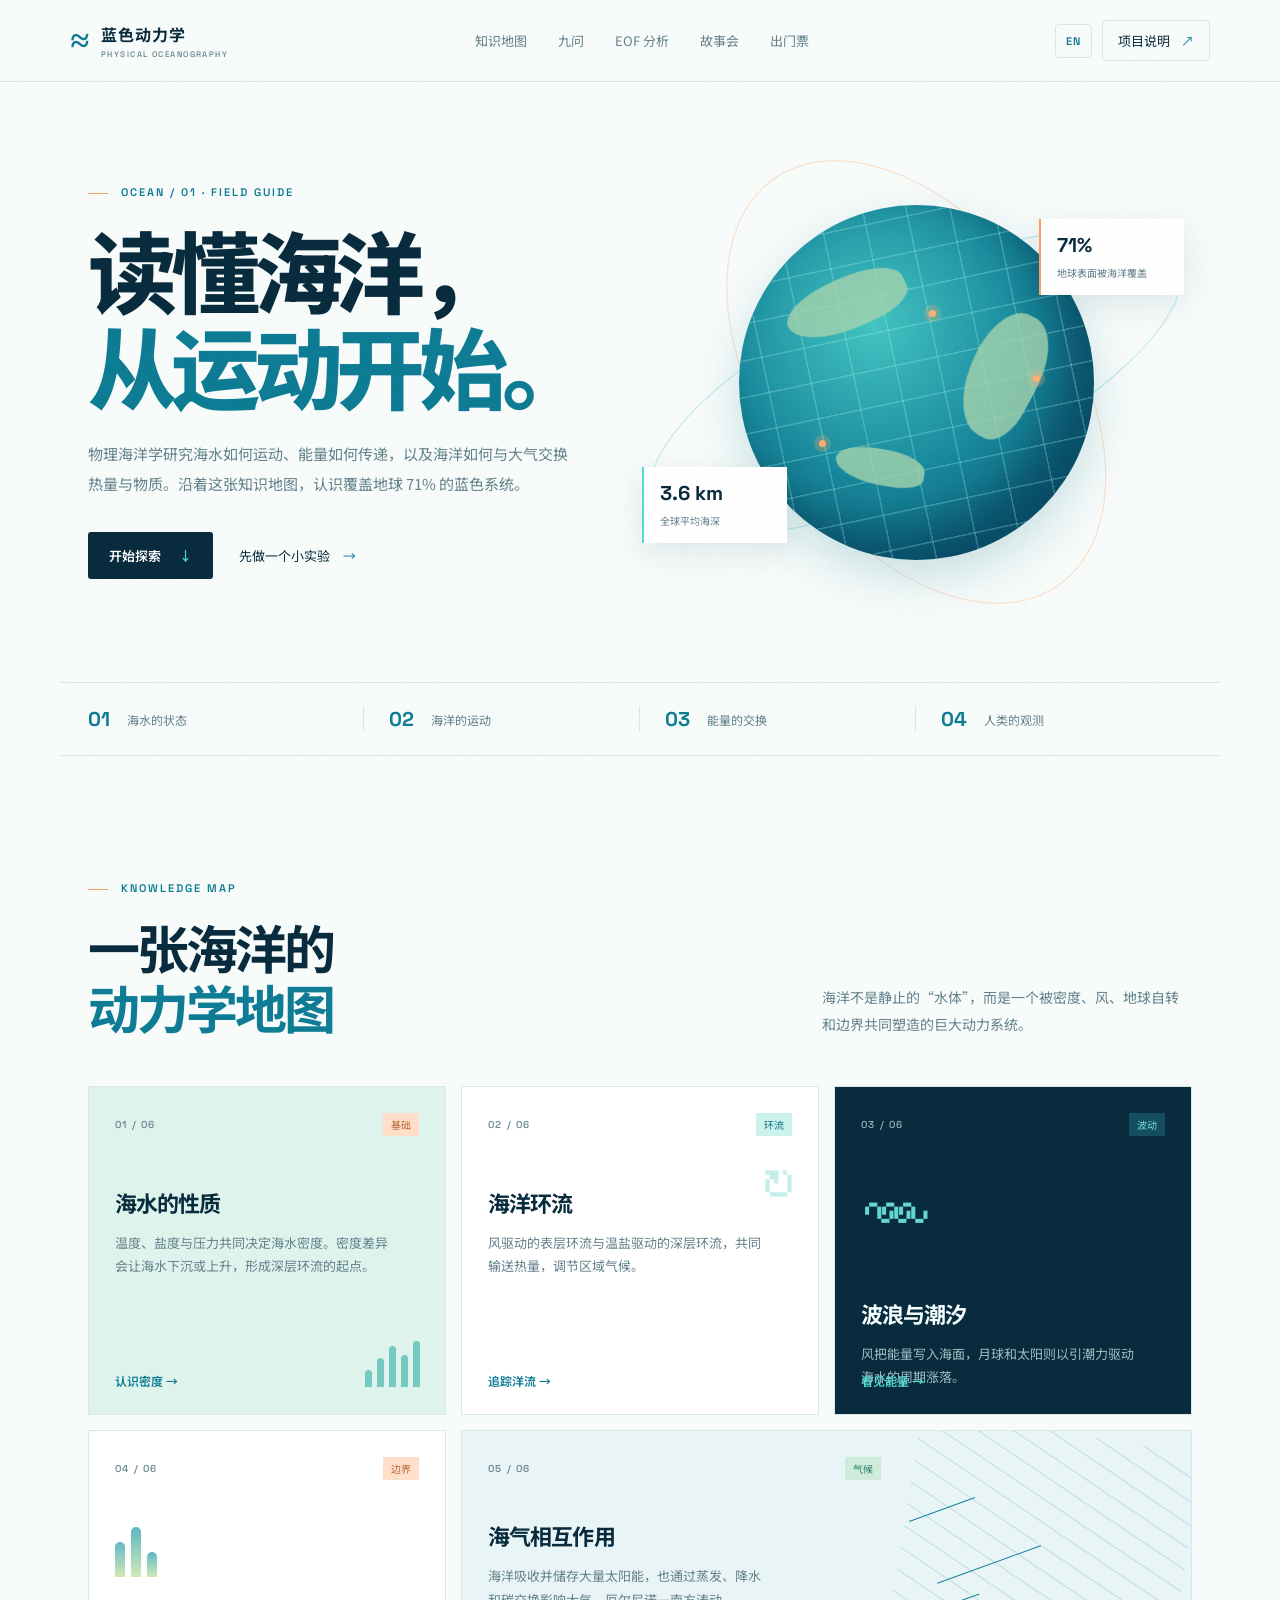
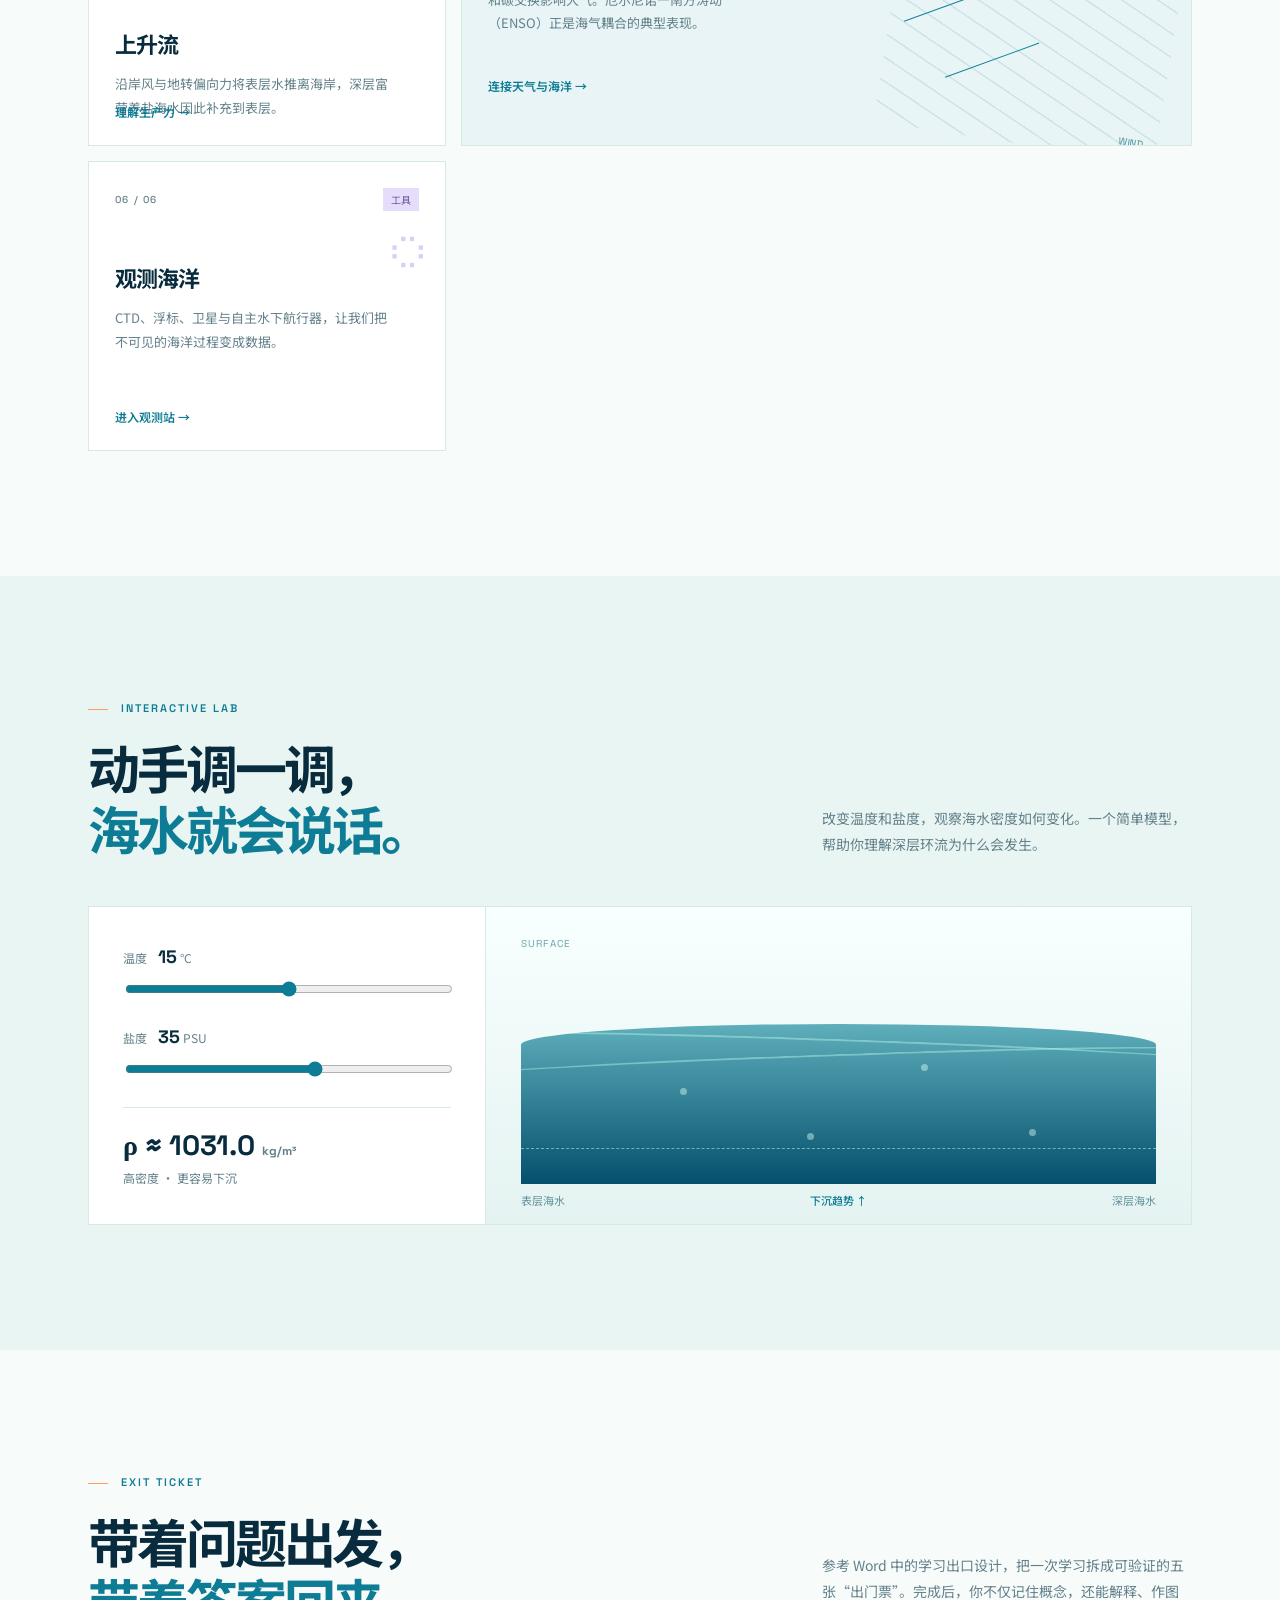
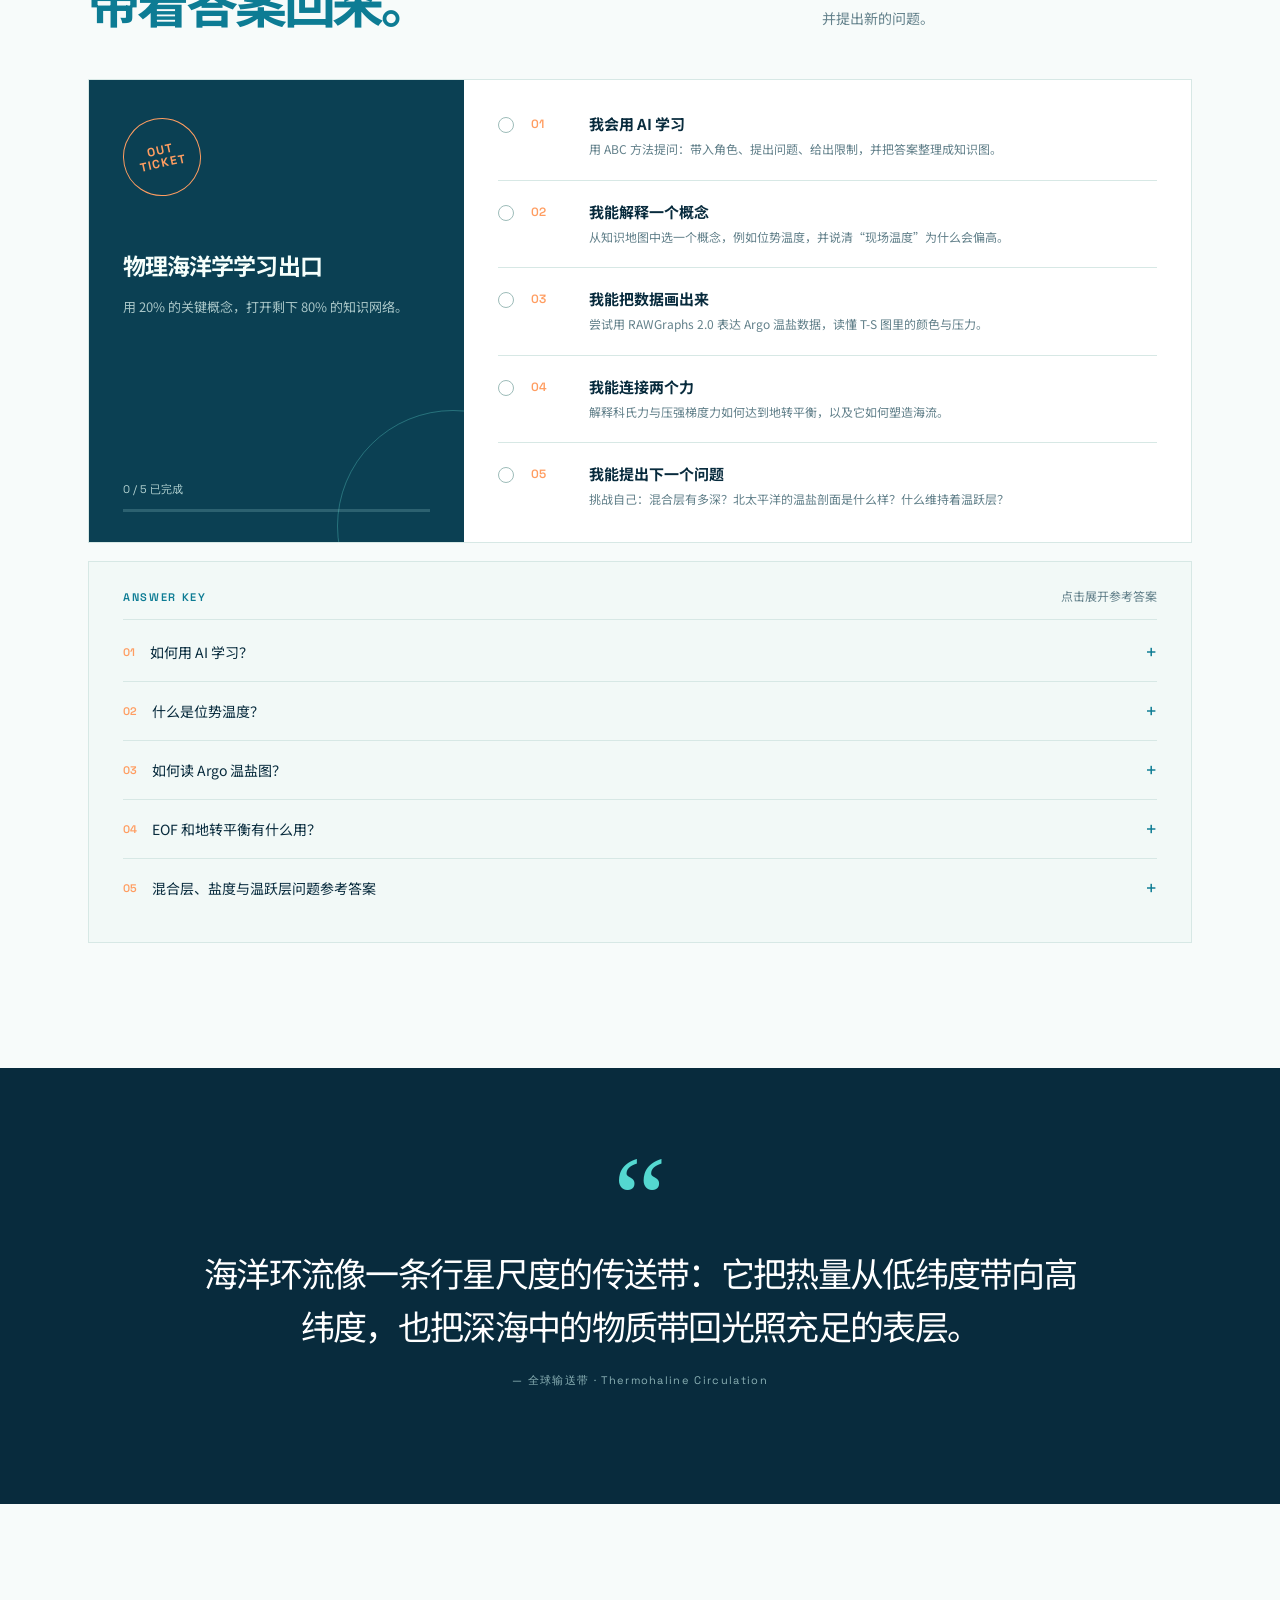
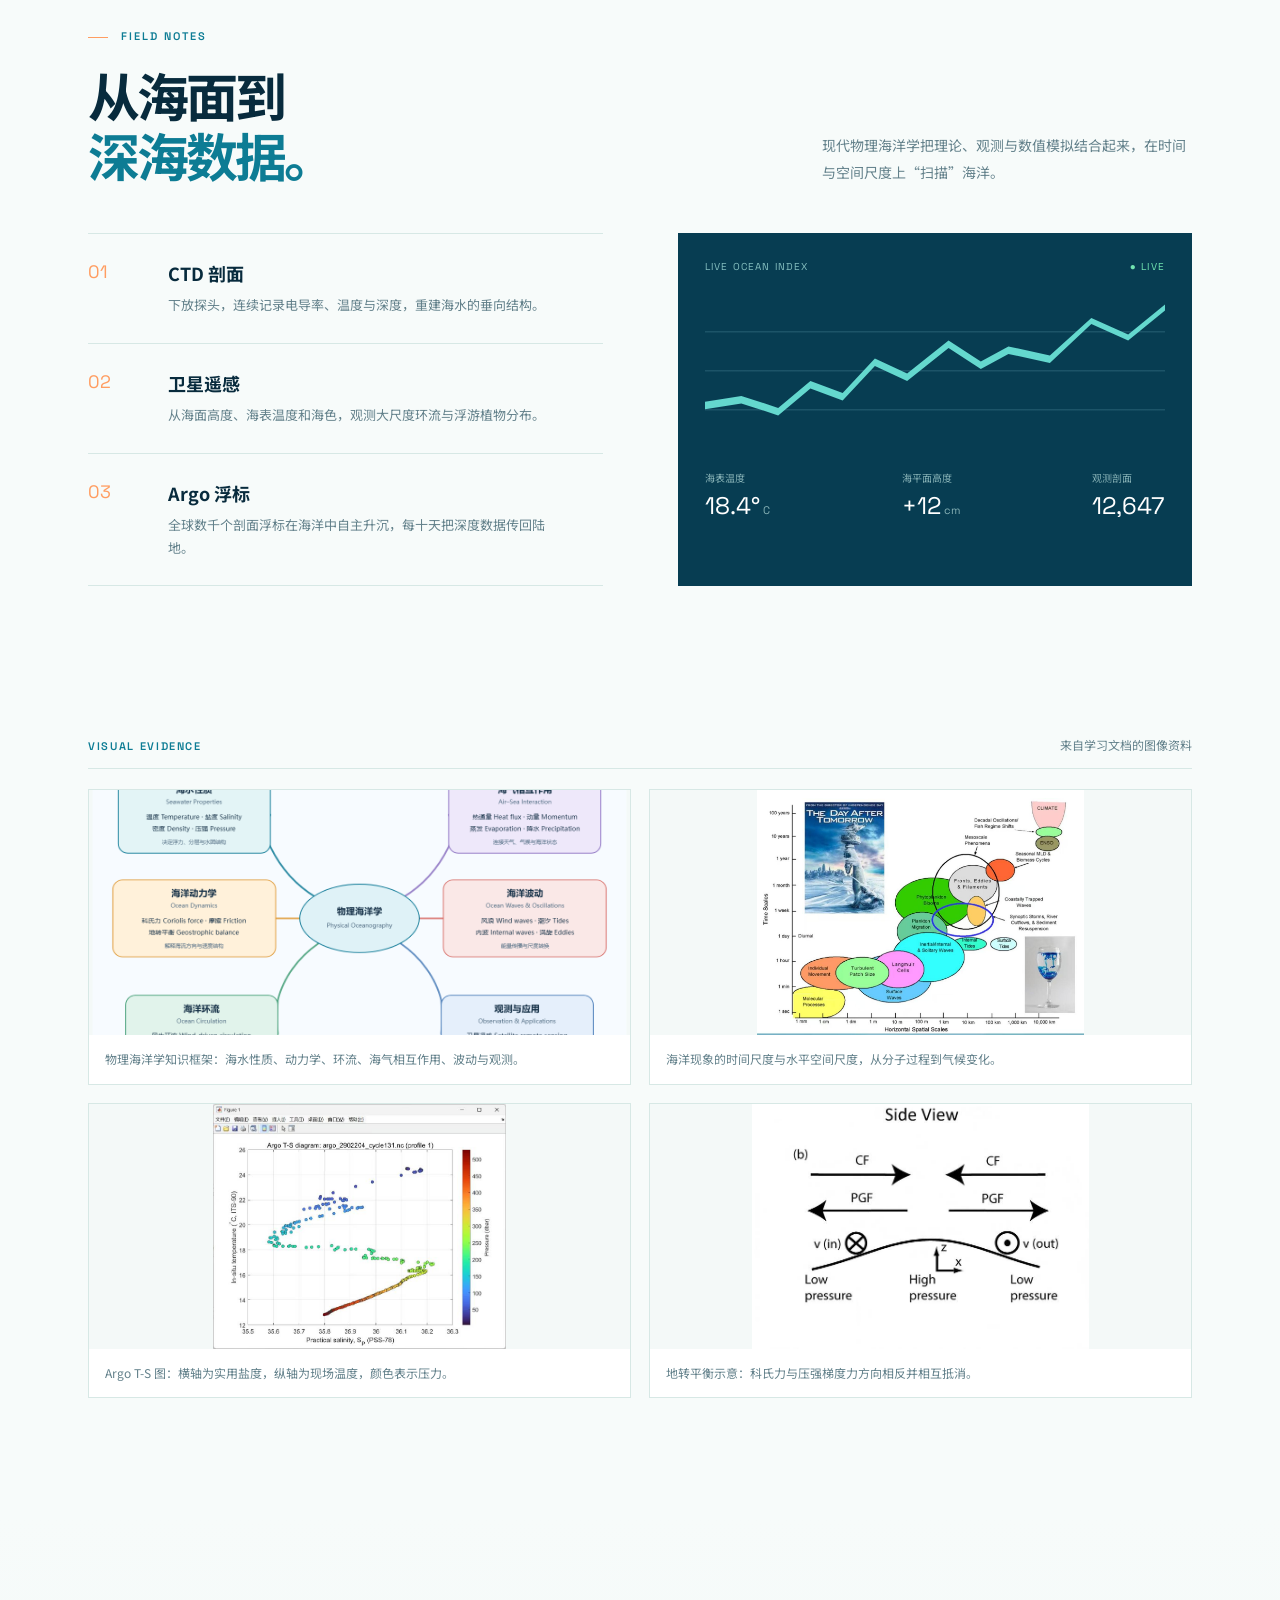
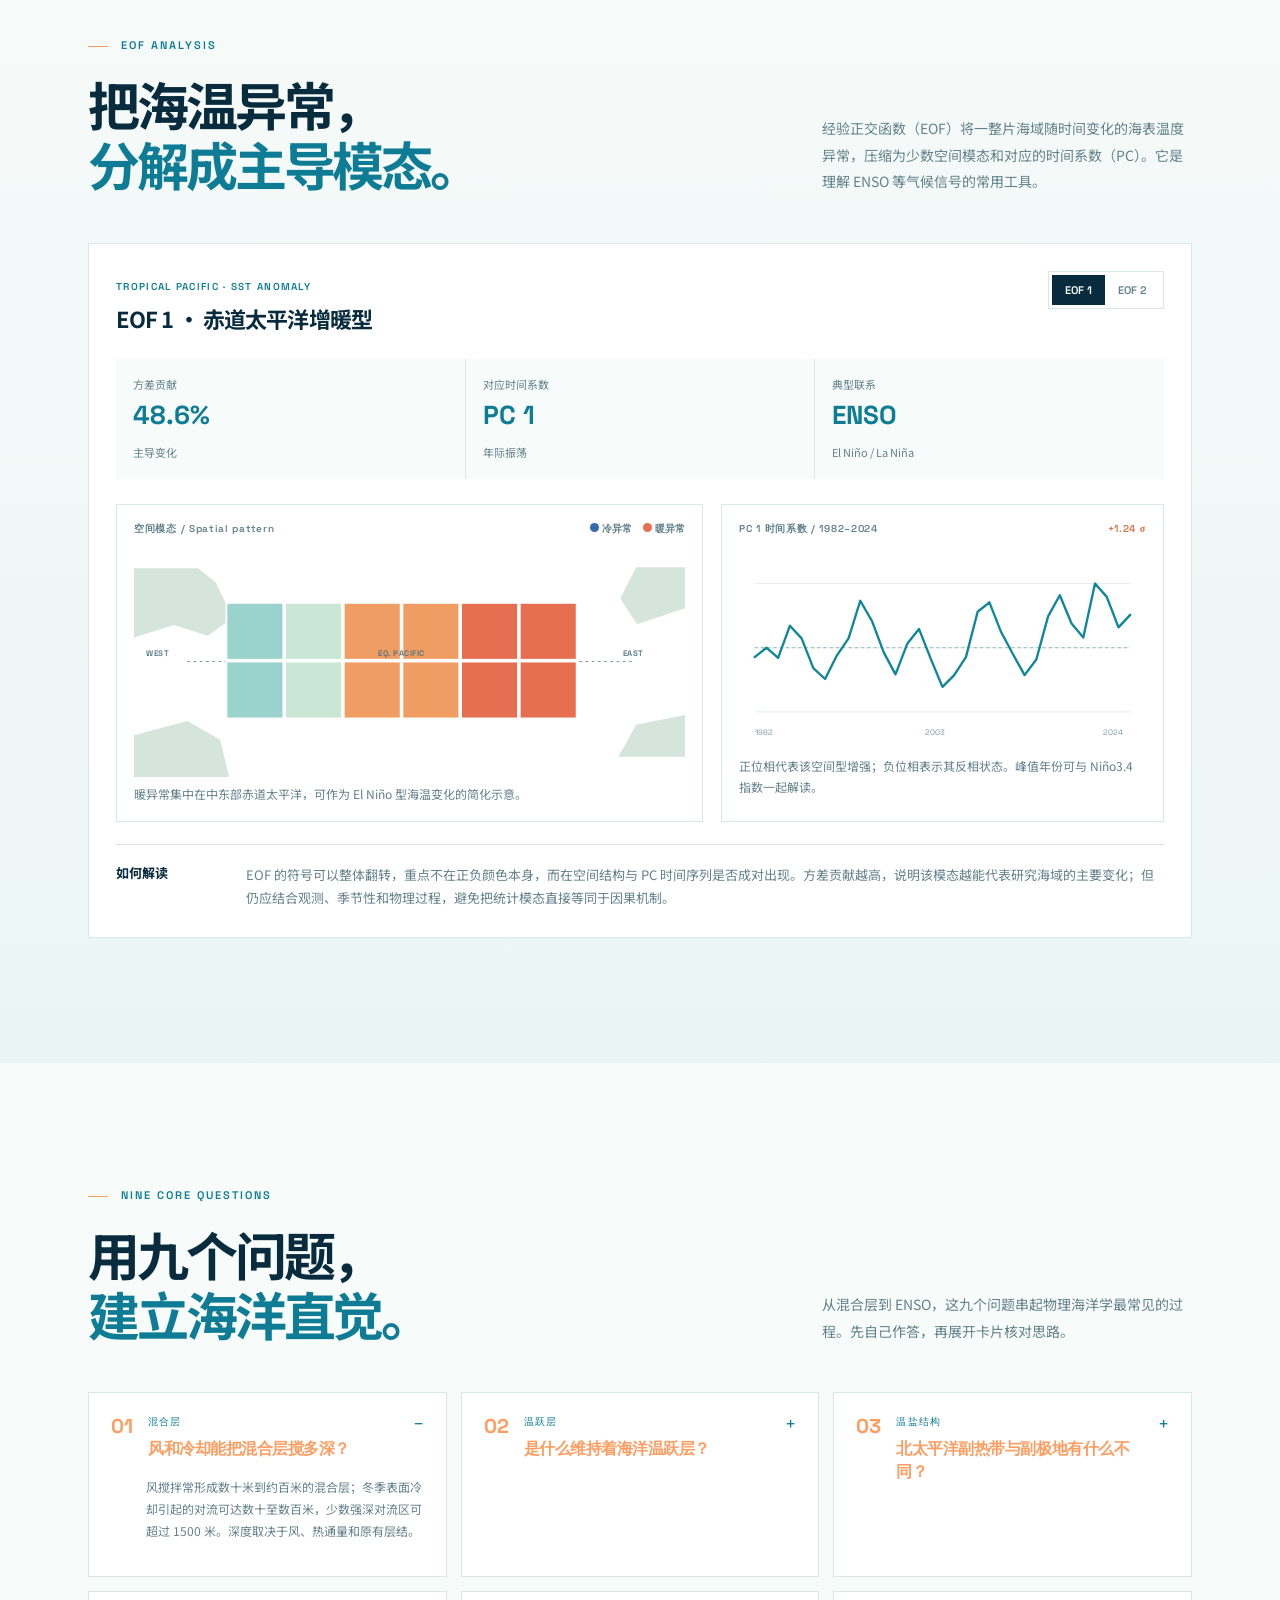
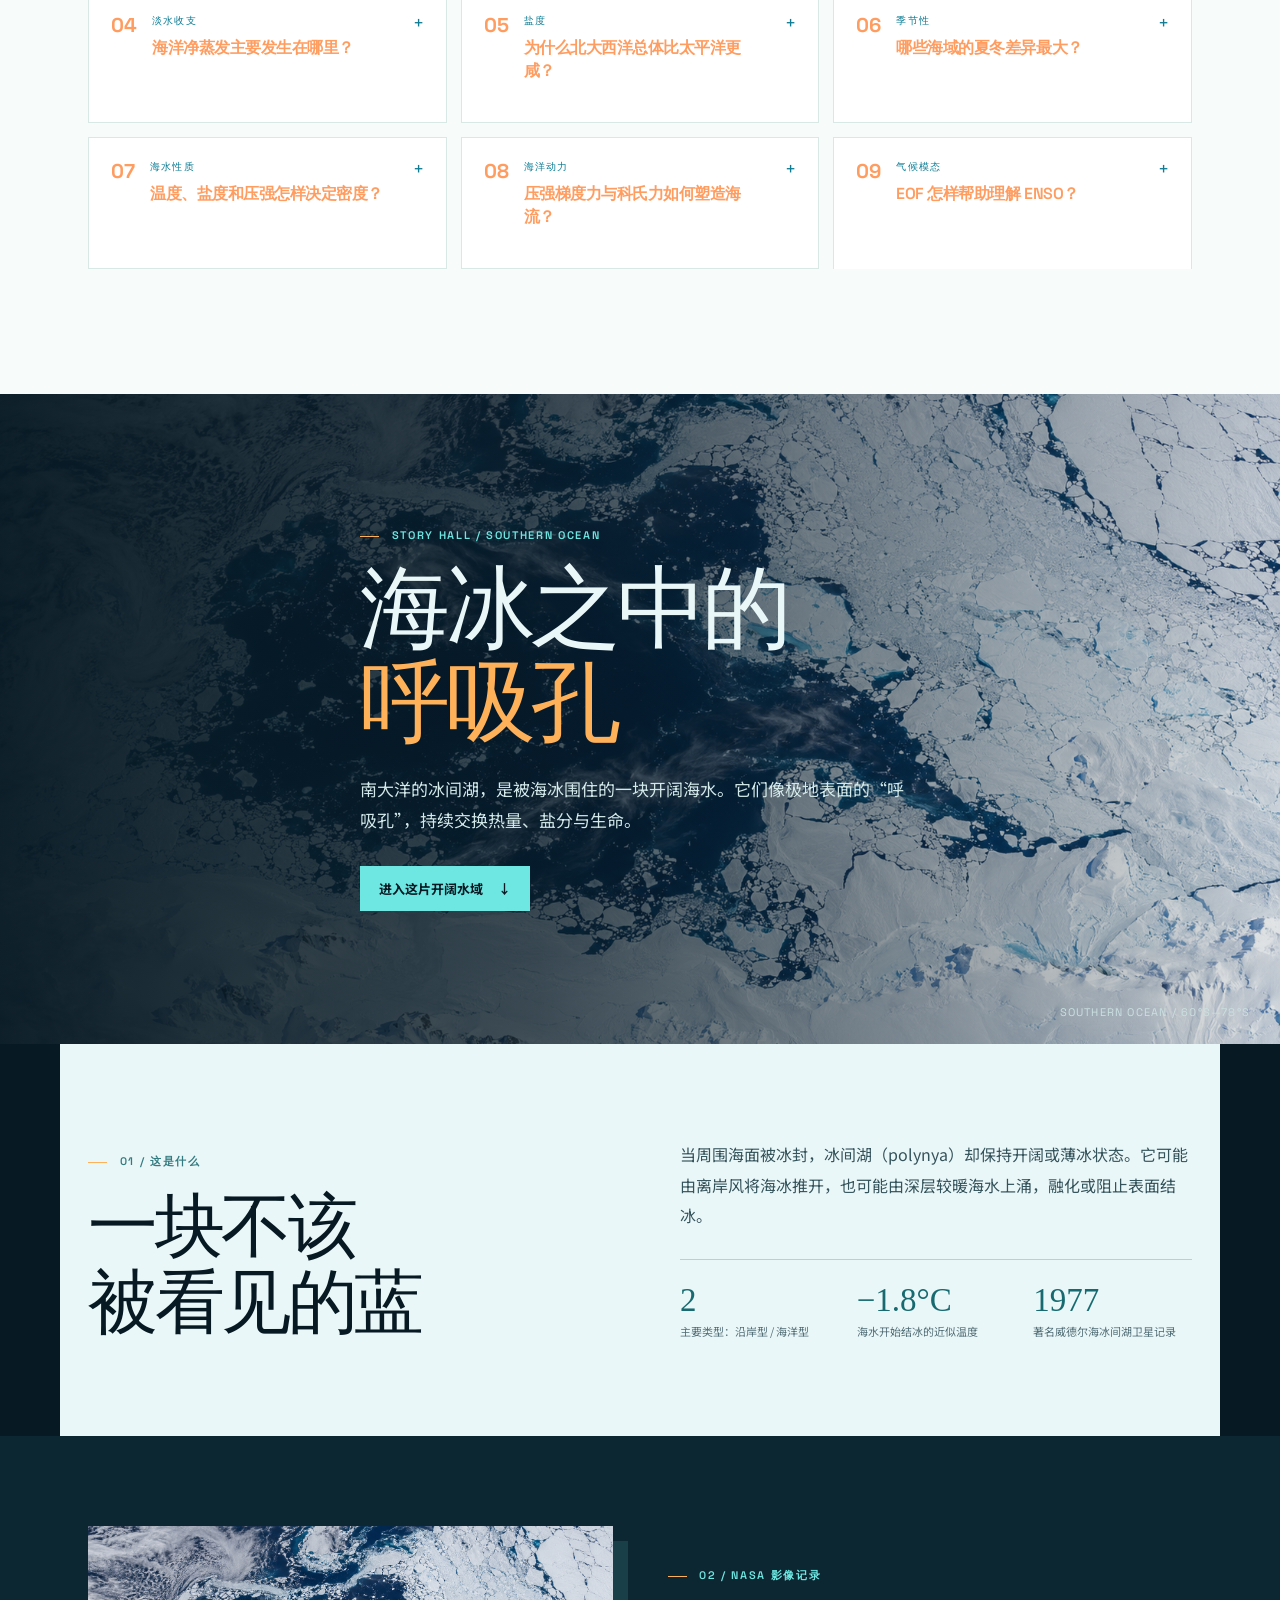
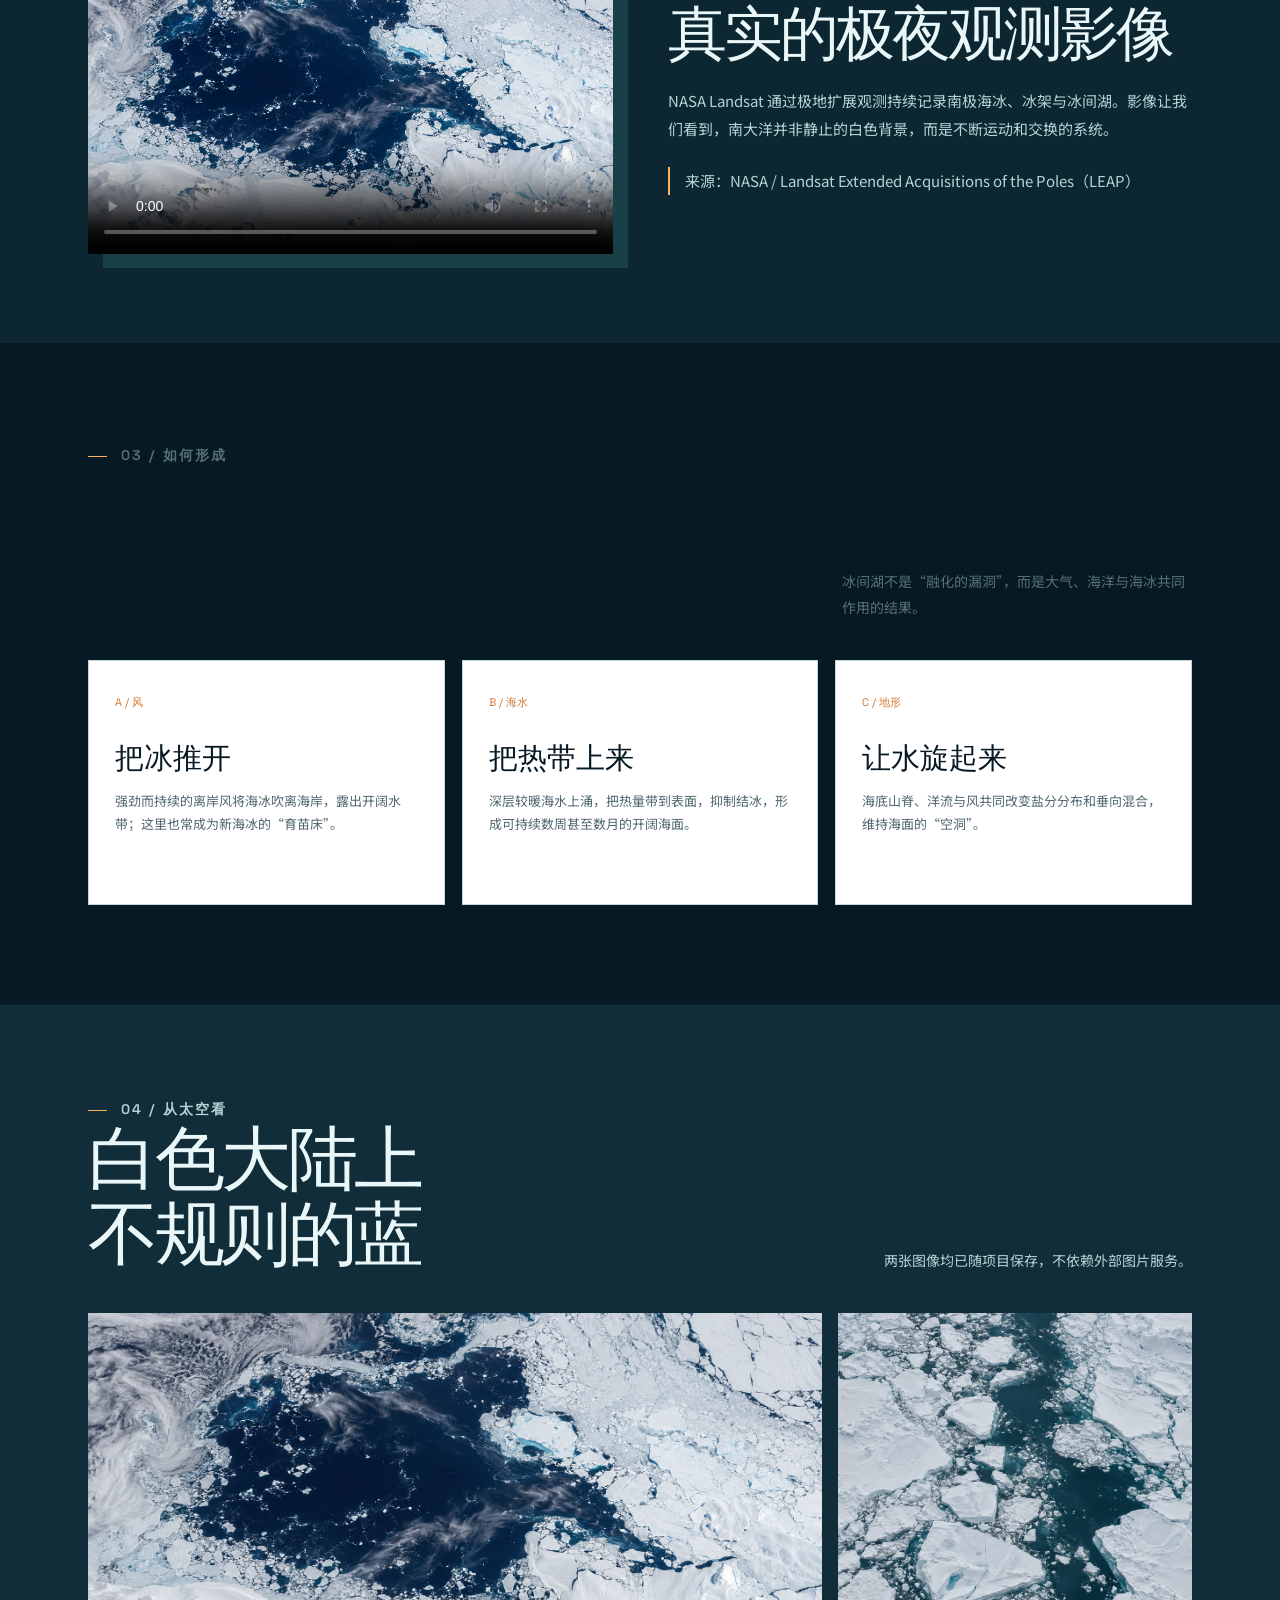
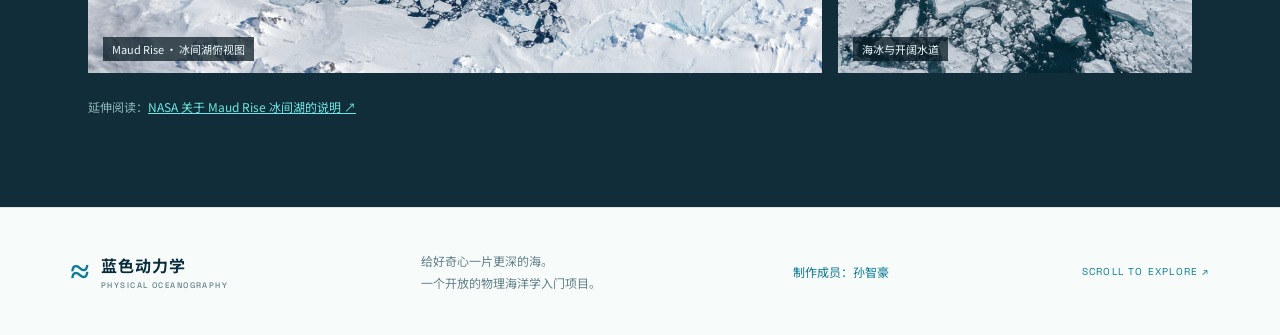
==== index.html @ 8e421db5 "Publish bilingual physical oceanography website" ====
<!doctype html>
<html lang="zh-CN">
<head>
  <meta charset="UTF-8" />
  <meta name="viewport" content="width=device-width, initial-scale=1.0" />
  <meta name="description" content="物理海洋学知识介绍：从海水性质到海洋环流、波浪、潮汐与海气相互作用。" />
  <title>蓝色动力学 · 物理海洋学入门</title>
  <link rel="preconnect" href="https://fonts.googleapis.com">
  <link rel="preconnect" href="https://fonts.gstatic.com" crossorigin>
  <link href="https://fonts.googleapis.com/css2?family=Noto+Sans+SC:wght@400;500;600;700;800&family=Space+Grotesk:wght@500;600;700&display=swap" rel="stylesheet">
  <link rel="stylesheet" href="styles.css" />
</head>
<body>
  <div class="noise"></div>
  <header class="topbar">
    <a class="brand" href="#top"><span class="brand-mark">≈</span><span>蓝色动力学<small>PHYSICAL OCEANOGRAPHY</small></span></a>
    <nav>
      <a href="#explore">知识地图</a><a href="#questions">九问</a><a href="#eof">EOF 分析</a><a href="#story">故事会</a><a href="#ticket">出门票</a>
    </nav>
    <div class="header-actions"><a class="language-switch" href="en.html" lang="en">EN</a><a class="github" href="README.md">项目说明 <span>↗</span></a></div>
  </header>

  <main id="top">
    <section class="hero section-wrap">
      <div class="hero-copy">
        <p class="eyebrow"><i></i> OCEAN / 01 · FIELD GUIDE</p>
        <h1>读懂海洋，<br><em>从运动开始。</em></h1>
        <p class="lede">物理海洋学研究海水如何运动、能量如何传递，以及海洋如何与大气交换热量与物质。沿着这张知识地图，认识覆盖地球 71% 的蓝色系统。</p>
        <div class="hero-actions"><a class="primary" href="#explore">开始探索 <span>↓</span></a><a class="text-link" href="#lab">先做一个小实验 <span>→</span></a></div>
      </div>
      <div class="hero-visual" aria-label="海洋环流示意图">
        <div class="orbital orbital-a"></div><div class="orbital orbital-b"></div>
        <div class="globe"><div class="globe-grid"></div><div class="continent c1"></div><div class="continent c2"></div><div class="continent c3"></div><span class="globe-dot d1"></span><span class="globe-dot d2"></span><span class="globe-dot d3"></span></div>
        <div class="float-note note-a"><b>71%</b><span>地球表面被海洋覆盖</span></div><div class="float-note note-b"><b>3.6 km</b><span>全球平均海深</span></div>
      </div>
    </section>

    <section class="stats section-wrap"><div><b>01</b><span>海水的状态</span></div><div><b>02</b><span>海洋的运动</span></div><div><b>03</b><span>能量的交换</span></div><div><b>04</b><span>人类的观测</span></div></section>

    <section id="explore" class="explore section-wrap">
      <div class="section-heading"><div><p class="eyebrow"><i></i> KNOWLEDGE MAP</p><h2>一张海洋的<br><em>动力学地图</em></h2></div><p>海洋不是静止的“水体”，而是一个被密度、风、地球自转和边界共同塑造的巨大动力系统。</p></div>
      <div class="topic-grid">
        <article class="topic-card featured"><div class="card-top"><span class="topic-no">01 / 06</span><span class="pill">基础</span></div><h3>海水的性质</h3><p>温度、盐度与压力共同决定海水密度。密度差异会让海水下沉或上升，形成深层环流的起点。</p><div class="density-bars"><span style="height:35%"></span><span style="height:58%"></span><span style="height:82%"></span><span style="height:65%"></span><span style="height:92%"></span></div><a href="#lab">认识密度 →</a></article>
        <article class="topic-card"><div class="card-top"><span class="topic-no">02 / 06</span><span class="pill blue">环流</span></div><div class="icon icon-current">↻</div><h3>海洋环流</h3><p>风驱动的表层环流与温盐驱动的深层环流，共同输送热量，调节区域气候。</p><a href="#currents">追踪洋流 →</a></article>
        <article class="topic-card dark"><div class="card-top"><span class="topic-no">03 / 06</span><span class="pill light">波动</span></div><div class="wave-mini">∿∿∿</div><h3>波浪与潮汐</h3><p>风把能量写入海面，月球和太阳则以引潮力驱动海水的周期涨落。</p><a href="#explore">看见能量 →</a></article>
        <article class="topic-card"><div class="card-top"><span class="topic-no">04 / 06</span><span class="pill orange">边界</span></div><div class="upwelling"><i></i><i></i><i></i></div><h3>上升流</h3><p>沿岸风与地转偏向力将表层水推离海岸，深层富营养盐海水因此补充到表层。</p><a href="#explore">理解生产力 →</a></article>
        <article class="topic-card wide"><div class="wide-copy"><div class="card-top"><span class="topic-no">05 / 06</span><span class="pill green">气候</span></div><h3>海气相互作用</h3><p>海洋吸收并储存大量太阳能，也通过蒸发、降水和碳交换影响大气。厄尔尼诺—南方涛动（ENSO）正是海气耦合的典型表现。</p><a href="#field">连接天气与海洋 →</a></div><div class="wind-map"><span></span><span></span><span></span><span></span><small>WIND</small></div></article>
        <article class="topic-card"><div class="card-top"><span class="topic-no">06 / 06</span><span class="pill purple">工具</span></div><div class="icon icon-float">◌</div><h3>观测海洋</h3><p>CTD、浮标、卫星与自主水下航行器，让我们把不可见的海洋过程变成数据。</p><a href="#field">进入观测站 →</a></article>
      </div>
    </section>

    <section id="lab" class="lab section-wrap"><div class="section-heading"><div><p class="eyebrow"><i></i> INTERACTIVE LAB</p><h2>动手调一调，<br><em>海水就会说话。</em></h2></div><p>改变温度和盐度，观察海水密度如何变化。一个简单模型，帮助你理解深层环流为什么会发生。</p></div>
      <div class="lab-card"><div class="controls"><label>温度 <output id="tempOut">15</output> °C<input id="temp" type="range" min="0" max="30" value="15"></label><label>盐度 <output id="saltOut">35</output> PSU<input id="salt" type="range" min="28" max="40" value="35"></label><div class="formula">ρ ≈ 1027 <span>kg/m³</span><small id="densityText">标准海水 · 中等密度</small></div></div><div class="tank"><div class="water-label">SURFACE</div><div class="water"><div class="particle p1"></div><div class="particle p2"></div><div class="particle p3"></div><div class="particle p4"></div><div class="density-line"></div></div><div class="tank-caption"><span>表层海水</span><b id="statusText">正在平衡</b><span>深层海水</span></div></div></div>
    </section>

    <section id="ticket" class="ticket section-wrap"><div class="section-heading"><div><p class="eyebrow"><i></i> EXIT TICKET</p><h2>带着问题出发，<br><em>带着答案回来。</em></h2></div><p>参考 Word 中的学习出口设计，把一次学习拆成可验证的五张“出门票”。完成后，你不仅记住概念，还能解释、作图并提出新的问题。</p></div><div class="ticket-layout"><div class="ticket-intro"><div class="ticket-stamp">OUT<br>TICKET</div><h3>物理海洋学学习出口</h3><p>用 20% 的关键概念，打开剩下 80% 的知识网络。</p><div class="progress-row"><span id="ticketProgress">0 / 5 已完成</span><div class="progress-track"><i id="ticketBar"></i></div></div></div><div class="ticket-list"><label class="ticket-item"><input type="checkbox"><span class="ticket-number">01</span><span><b>我会用 AI 学习</b><small>用 ABC 方法提问：带入角色、提出问题、给出限制，并把答案整理成知识图。</small></span></label><label class="ticket-item"><input type="checkbox"><span class="ticket-number">02</span><span><b>我能解释一个概念</b><small>从知识地图中选一个概念，例如位势温度，并说清“现场温度”为什么会偏高。</small></span></label><label class="ticket-item"><input type="checkbox"><span class="ticket-number">03</span><span><b>我能把数据画出来</b><small>尝试用 RAWGraphs 2.0 表达 Argo 温盐数据，读懂 T-S 图里的颜色与压力。</small></span></label><label class="ticket-item"><input type="checkbox"><span class="ticket-number">04</span><span><b>我能连接两个力</b><small>解释科氏力与压强梯度力如何达到地转平衡，以及它如何塑造海流。</small></span></label><label class="ticket-item"><input type="checkbox"><span class="ticket-number">05</span><span><b>我能提出下一个问题</b><small>挑战自己：混合层有多深？北太平洋的温盐剖面是什么样？什么维持着温跃层？</small></span></label></div></div><div class="answer-key"><div class="answer-heading"><span>ANSWER KEY</span><small>点击展开参考答案</small></div><details><summary><b>01</b> 如何用 AI 学习？</summary><p>可以用 ABC 方法：A 是带入角色，例如“你是一位物理海洋学老师”；B 是提出具体问题；C 是给出限制，例如要求用 HTML、Markdown 或 XMind 输出。先抓住约 20% 的核心概念，再用追问补齐剩余 80%，最后把知识点整理成网图。</p></details><details><summary><b>02</b> 什么是位势温度？</summary><p>深海海水被巨大压强压缩，压缩做功会转化为内能，因此现场测得的温度包含“真实冷热”和“压强造成的升温”。把水团移到统一参考压力后得到的温度就是位势温度；在约 4000 米深处，现场温度可能比位势温度高约 0.4–0.5°C。</p></details><details><summary><b>03</b> 如何读 Argo 温盐图？</summary><p>用 RAWGraphs 2.0 选择散点图：横轴放实用盐度，纵轴放现场温度，颜色映射压力或深度。沿着点的分布，可以观察水团的温盐特征和垂向变化；压力越大，通常代表观测位置越深。</p></details><details><summary><b>04</b> EOF 和地转平衡有什么用？</summary><p>EOF（经验正交函数）把高维海洋数据分解为少数几个主要空间模态及其时间系数，帮助我们提取最重要的变化。地转流中，水平压强梯度力与科氏力大致平衡：北半球流动时，流向右侧的科氏力与压强梯度力相互抵消，从而形成稳定的大尺度海流。</p></details><details><summary><b>05</b> 混合层、盐度与温跃层问题参考答案</summary><p>风搅拌通常形成数十米至约百米的混合层；冷却对流常达几十至数百米，特殊深对流区可超过 1500 米。副热带北太平洋表层温暖偏咸，有明显温跃层和中层盐度极小值；副极地表层较冷较淡，盐跃层明显。净蒸发主要在干燥副热带和强蒸发边缘海。北大西洋总体比北太平洋更咸，原因与淡水收支、跨盆地水汽输送、盐水北输和地中海高盐出流有关。温跃层由表层加热造成的稳定层结与风搅拌、冷却和上升流的竞争共同维持。</p></details></div></section>

    <section id="currents" class="quote-section"><div class="quote-mark">“</div><blockquote>海洋环流像一条行星尺度的传送带：它把热量从低纬度带向高纬度，也把深海中的物质带回光照充足的表层。</blockquote><p>— 全球输送带 · Thermohaline Circulation</p></section>

    <section id="field" class="field section-wrap"><div class="section-heading"><div><p class="eyebrow"><i></i> FIELD NOTES</p><h2>从海面到<br><em>深海数据。</em></h2></div><p>现代物理海洋学把理论、观测与数值模拟结合起来，在时间与空间尺度上“扫描”海洋。</p></div><div class="field-grid"><div class="timeline"><div class="time-item"><b>01</b><div><h3>CTD 剖面</h3><p>下放探头，连续记录电导率、温度与深度，重建海水的垂向结构。</p></div></div><div class="time-item"><b>02</b><div><h3>卫星遥感</h3><p>从海面高度、海表温度和海色，观测大尺度环流与浮游植物分布。</p></div></div><div class="time-item"><b>03</b><div><h3>Argo 浮标</h3><p>全球数千个剖面浮标在海洋中自主升沉，每十天把深度数据传回陆地。</p></div></div></div><div class="data-card"><div class="data-head"><span>LIVE OCEAN INDEX</span><span class="live-dot">● LIVE</span></div><div class="chart"><div class="chart-line"></div><div class="chart-grid"></div></div><div class="data-values"><div><small>海表温度</small><b>18.4°<small>C</small></b></div><div><small>海平面高度</small><b>+12<small>cm</small></b></div><div><small>观测剖面</small><b>12,647</b></div></div></div></div></section>
    <section class="doc-figures section-wrap"><div class="answer-heading"><span>VISUAL EVIDENCE</span><small>来自学习文档的图像资料</small></div><div class="figure-grid"><figure><img src="assets/physical-oceanography-map.png" alt="物理海洋学知识框架图"><figcaption>物理海洋学知识框架：海水性质、动力学、环流、海气相互作用、波动与观测。</figcaption></figure><figure><img src="assets/ocean-scales.jpeg" alt="海洋现象的时间尺度与水平空间尺度图"><figcaption>海洋现象的时间尺度与水平空间尺度，从分子过程到气候变化。</figcaption></figure><figure><img src="assets/argo-ts-diagram.png" alt="Argo 温盐图，颜色表示压力"><figcaption>Argo T-S 图：横轴为实用盐度，纵轴为现场温度，颜色表示压力。</figcaption></figure><figure><img src="assets/geostrophic-balance.jpeg" alt="科氏力与压强梯度力地转平衡示意图"><figcaption>地转平衡示意：科氏力与压强梯度力方向相反并相互抵消。</figcaption></figure></div></section>
    <section id="eof" class="eof section-wrap"><div class="section-heading"><div><p class="eyebrow"><i></i> EOF ANALYSIS</p><h2>把海温异常，<br><em>分解成主导模态。</em></h2></div><p>经验正交函数（EOF）将一整片海域随时间变化的海表温度异常，压缩为少数空间模态和对应的时间系数（PC）。它是理解 ENSO 等气候信号的常用工具。</p></div><div class="eof-dashboard" data-mode="1"><div class="eof-toolbar"><div><span class="mini-label">TROPICAL PACIFIC · SST ANOMALY</span><h3 id="eofModeLabel">EOF 1 · 赤道太平洋增暖型</h3></div><div class="mode-switch" role="group" aria-label="选择 EOF 模态"><button class="eof-tab active" data-mode="1">EOF 1</button><button class="eof-tab" data-mode="2">EOF 2</button></div></div><div class="eof-kpis"><div><small>方差贡献</small><b id="eofVariance">48.6%</b><span>主导变化</span></div><div><small>对应时间系数</small><b id="eofPc">PC 1</b><span>年际振荡</span></div><div><small>典型联系</small><b id="eofSignal">ENSO</b><span>El Niño / La Niña</span></div></div><div class="eof-plots"><div class="eof-map"><div class="plot-head"><span>空间模态 / Spatial pattern</span><span class="legend"><i></i>冷异常 <i></i>暖异常</span></div><svg viewBox="0 0 620 260" role="img" aria-label="热带太平洋海表温度异常 EOF 空间模态示意图"><path class="land" d="M0 25H72l20 16 19 40-28 20L45 89 0 103zM620 24h-55l-18 35 19 29 54-18zM0 213l60-16 37 21 10 42H0zM620 190l-55 11-20 36h75z"/><path class="equator" d="M60 130H560"/><g class="cells"><rect x="104" y="64" width="64" height="64"/><rect x="170" y="64" width="64" height="64"/><rect x="236" y="64" width="64" height="64"/><rect x="302" y="64" width="64" height="64"/><rect x="368" y="64" width="64" height="64"/><rect x="434" y="64" width="64" height="64"/><rect x="104" y="130" width="64" height="64"/><rect x="170" y="130" width="64" height="64"/><rect x="236" y="130" width="64" height="64"/><rect x="302" y="130" width="64" height="64"/><rect x="368" y="130" width="64" height="64"/><rect x="434" y="130" width="64" height="64"/></g><text x="275" y="124">EQ. PACIFIC</text><text x="14" y="124">WEST</text><text x="550" y="124">EAST</text></svg><p id="eofMapCaption">暖异常集中在中东部赤道太平洋，可作为 El Niño 型海温变化的简化示意。</p></div><div class="eof-pc"><div class="plot-head"><span id="pcTitle">PC 1 时间系数 / 1982–2024</span><span class="pc-current" id="pcCurrent">+1.24 σ</span></div><svg viewBox="0 0 520 260" role="img" aria-label="EOF 主成分时间序列示意图"><path class="gridline" d="M20 48H500M20 130H500M20 212H500"/><path class="zero" d="M20 130H500"/><path class="pc-line" id="pcLine" d="M20 142 L35 130 50 143 65 102 80 118 95 156 110 170 125 140 140 118 155 70 170 96 185 136 200 164 215 125 230 106 245 144 260 180 275 165 290 142 305 84 320 72 335 110 350 138 365 165 380 145 395 90 410 63 425 99 440 117 455 48 470 65 485 104 500 88"/><text x="20" y="241">1982</text><text x="238" y="241">2003</text><text x="465" y="241">2024</text></svg><p id="pcCaption">正位相代表该空间型增强；负位相表示其反相状态。峰值年份可与 Niño3.4 指数一起解读。</p></div></div><div class="eof-insight"><b>如何解读</b><p>EOF 的符号可以整体翻转，重点不在正负颜色本身，而在空间结构与 PC 时间序列是否成对出现。方差贡献越高，说明该模态越能代表研究海域的主要变化；但仍应结合观测、季节性和物理过程，避免把统计模态直接等同于因果机制。</p></div></div></section>
    <section id="questions" class="questions section-wrap"><div class="section-heading"><div><p class="eyebrow"><i></i> NINE CORE QUESTIONS</p><h2>用九个问题，<br><em>建立海洋直觉。</em></h2></div><p>从混合层到 ENSO，这九个问题串起物理海洋学最常见的过程。先自己作答，再展开卡片核对思路。</p></div><div class="question-grid"><details class="question-card" open><summary><span class="question-no">01</span><span><em>混合层</em><b>风和冷却能把混合层搅多深？</b></span></summary><p>风搅拌常形成数十米到约百米的混合层；冬季表面冷却引起的对流可达数十至数百米，少数强深对流区可超过 1500 米。深度取决于风、热通量和原有层结。</p></details><details class="question-card"><summary><span class="question-no">02</span><span><em>温跃层</em><b>是什么维持着海洋温跃层？</b></span></summary><p>季节温跃层来自表层加热造成的稳定层结，与风搅拌和冷却对流相互竞争；永久温跃层还受向下热扩散、上升流、下沉和通风过程共同控制。</p></details><details class="question-card"><summary><span class="question-no">03</span><span><em>温盐结构</em><b>北太平洋副热带与副极地有什么不同？</b></span></summary><p>副热带表层通常温暖偏咸，永久温跃层明显，中层常有盐度极小值；副极地表层较冷较淡，盐跃层更强，夏季常可保留冬季冷水形成温度极小。</p></details><details class="question-card"><summary><span class="question-no">04</span><span><em>淡水收支</em><b>海洋净蒸发主要发生在哪里？</b></span></summary><p>净蒸发（E &gt; P）主要出现在南北半球干燥副热带和地中海、红海等强蒸发边缘海；赤道雨带与很多高纬海区则以净降水为主。</p></details><details class="question-card"><summary><span class="question-no">05</span><span><em>盐度</em><b>为什么北大西洋总体比太平洋更咸？</b></span></summary><p>关键是淡水收支与跨盆地输送不同。部分大西洋蒸发水汽被大气输送到太平洋，大西洋环流又将副热带咸水向北输送，地中海高盐出流也会影响中层。</p></details><details class="question-card"><summary><span class="question-no">06</span><span><em>季节性</em><b>哪些海域的夏冬差异最大？</b></span></summary><p>若看海表温度，中纬度年内变化通常较强，热带暖池和接近冰点的水域较弱。若看混合层深度，冬季冷却强、层结弱的海域变化则最明显。</p></details><details class="question-card"><summary><span class="question-no">07</span><span><em>海水性质</em><b>温度、盐度和压强怎样决定密度？</b></span></summary><p>海水越冷、越咸，密度通常越高；压强增大也会压缩海水并提高密度。位势温度把水团带回共同参考压力，剥离压缩造成的额外升温，便于比较真实热状态。</p></details><details class="question-card"><summary><span class="question-no">08</span><span><em>海洋动力</em><b>压强梯度力与科氏力如何塑造海流？</b></span></summary><p>大尺度、低摩擦海洋中，水平压强梯度力推动水流，科氏力使其偏转，二者接近平衡时形成地转流。北半球流向右偏，南半球流向左偏。</p></details><details class="question-card"><summary><span class="question-no">09</span><span><em>气候模态</em><b>EOF 怎样帮助理解 ENSO？</b></span></summary><p>EOF 将热带太平洋海温异常拆成少数空间型与时间系数。第一模态常表现为赤道太平洋的大范围同相海温变化，可与 Niño3.4 指数配合，用于追踪 ENSO 的强弱和演变。</p></details></div></section>
    <section id="story" class="story"><div class="story-hero"><div class="story-wrap"><p class="story-kicker"><i></i> STORY HALL / SOUTHERN OCEAN</p><h2>海冰之中的<br><em>呼吸孔</em></h2><p>南大洋的冰间湖，是被海冰围住的一块开阔海水。它们像极地表面的“呼吸孔”，持续交换热量、盐分与生命。</p><a href="#story-explain" class="story-button">进入这片开阔水域 <span>↓</span></a></div><span class="story-coord">SOUTHERN OCEAN / 60°S—78°S</span></div><div id="story-explain" class="story-intro story-wrap"><div><p class="story-kicker"><i></i> 01 / 这是什么</p><h3>一块不该<br>被看见的蓝</h3></div><div class="story-copy"><p>当周围海面被冰封，冰间湖（polynya）却保持开阔或薄冰状态。它可能由离岸风将海冰推开，也可能由深层较暖海水上涌，融化或阻止表面结冰。</p><div class="story-stats"><div><b>2</b><span>主要类型：沿岸型 / 海洋型</span></div><div><b>−1.8°C</b><span>海水开始结冰的近似温度</span></div><div><b>1977</b><span>著名威德尔海冰间湖卫星记录</span></div></div></div></div><div class="story-dark"><div class="story-wrap story-media"><div class="story-video"><video controls preload="metadata" poster="assets/southern-ocean-polynya.png"><source src="https://landsat.gsfc.nasa.gov/wp-content/uploads/2024/04/LEAP_Antarctica.mp4" type="video/mp4">你的浏览器不支持视频播放。</video></div><div><p class="story-kicker"><i></i> 02 / NASA 影像记录</p><h3>真实的极夜观测影像</h3><p>NASA Landsat 通过极地扩展观测持续记录南极海冰、冰架与冰间湖。影像让我们看到，南大洋并非静止的白色背景，而是不断运动和交换的系统。</p><p class="story-note">来源：NASA / Landsat Extended Acquisitions of the Poles（LEAP）</p></div></div></div><div class="story-mechanism story-wrap"><div class="story-section-head"><div><p class="story-kicker"><i></i> 03 / 如何形成</p><h3>三股力量，<br>打开一扇海洋的窗</h3></div><p>冰间湖不是“融化的漏洞”，而是大气、海洋与海冰共同作用的结果。</p></div><div class="story-cards"><article><span>A / 风</span><h4>把冰推开</h4><p>强劲而持续的离岸风将海冰吹离海岸，露出开阔水带；这里也常成为新海冰的“育苗床”。</p></article><article><span>B / 海水</span><h4>把热带上来</h4><p>深层较暖海水上涌，把热量带到表面，抑制结冰，形成可持续数周甚至数月的开阔海面。</p></article><article><span>C / 地形</span><h4>让水旋起来</h4><p>海底山脊、洋流与风共同改变盐分分布和垂向混合，维持海面的“空洞”。</p></article></div></div><div class="story-gallery"><div class="story-wrap"><div class="story-section-head"><div><p class="story-kicker"><i></i> 04 / 从太空看</p><h3>白色大陆上<br>不规则的蓝</h3></div><p>两张图像均已随项目保存，不依赖外部图片服务。</p></div><div class="story-gallery-grid"><figure class="story-large"><img src="assets/southern-ocean-polynya.png" alt="南大洋冰间湖卫星风格俯视图"><figcaption>Maud Rise · 冰间湖俯视图</figcaption></figure><figure><img src="assets/southern-ocean-sea-ice.png" alt="南极海冰与开阔水道"><figcaption>海冰与开阔水道</figcaption></figure></div><p class="story-source">延伸阅读：<a href="https://science.nasa.gov/earth/earth-observatory/deciphering-the-maud-rise-polynya-145069/" target="_blank" rel="noreferrer">NASA 关于 Maud Rise 冰间湖的说明 ↗</a></p></div></div></section>
  </main>
  <footer><div class="brand"><span class="brand-mark">≈</span><span>蓝色动力学<small>PHYSICAL OCEANOGRAPHY</small></span></div><p>给好奇心一片更深的海。<br>一个开放的物理海洋学入门项目。</p><p class="credit">制作成员：孙智豪</p><span class="footer-end">SCROLL TO EXPLORE ↗</span></footer>
  <script src="app.js"></script>
</body>
</html>
---- styles.css ----
:root{--ink:#082b3d;--muted:#63818b;--blue:#0d7c94;--cyan:#54d8d0;--cream:#eef8f5;--orange:#ff9d61;--line:#d7e8e5}*{box-sizing:border-box}html{scroll-behavior:smooth}body{margin:0;background:#f7fbfa;color:var(--ink);font-family:'Noto Sans SC',sans-serif;overflow-x:hidden}.noise{pointer-events:none;position:fixed;inset:0;opacity:.035;z-index:10;background-image:url("data:image/svg+xml,%3Csvg viewBox='0 0 160 160' xmlns='http://www.w3.org/2000/svg'%3E%3Cfilter id='n'%3E%3CfeTurbulence type='fractalNoise' baseFrequency='.9' numOctaves='3' stitchTiles='stitch'/%3E%3C/filter%3E%3Crect width='100%25' height='100%25' filter='url(%23n)' opacity='.35'/%3E%3C/svg%3E")}.topbar{height:82px;padding:0 5.5vw;display:flex;align-items:center;justify-content:space-between;border-bottom:1px solid var(--line);background:#f7fbfae8;backdrop-filter:blur(14px);position:sticky;top:0;z-index:9}.brand{display:flex;gap:11px;align-items:center;text-decoration:none;color:var(--ink);font-weight:700;letter-spacing:.06em}.brand-mark{font:700 34px Georgia;color:var(--blue);line-height:1}.brand small{display:block;font:500 8px 'Space Grotesk';letter-spacing:.18em;color:var(--muted);margin-top:3px}.topbar nav{display:flex;gap:31px}.topbar nav a,.github{font-size:13px;color:var(--muted);text-decoration:none}.topbar nav a:hover,.text-link:hover{color:var(--blue)}.github{border:1px solid var(--line);padding:10px 15px;border-radius:4px;color:var(--ink)}.github span{color:var(--blue);margin-left:8px}.section-wrap{max-width:1160px;margin:auto;padding-left:28px;padding-right:28px}.hero{min-height:600px;display:grid;grid-template-columns:1fr 1fr;align-items:center;padding-top:55px;padding-bottom:55px}.eyebrow{font:600 11px 'Space Grotesk';letter-spacing:.18em;color:var(--blue);margin:0 0 22px}.eyebrow i{display:inline-block;width:20px;height:1px;background:var(--orange);vertical-align:middle;margin-right:8px}.hero h1{font-size:clamp(52px,7vw,89px);line-height:1.08;letter-spacing:-.07em;margin:0 0 26px;font-weight:800}.hero h1 em,h2 em{font-style:normal;color:var(--blue)}.lede{color:var(--muted);line-height:1.95;max-width:485px;font-size:15px}.hero-actions{display:flex;align-items:center;gap:26px;margin-top:34px}.primary{color:white;background:var(--ink);text-decoration:none;padding:14px 21px;border-radius:3px;font-weight:600;font-size:13px}.primary span{color:var(--cyan);padding-left:15px}.text-link{color:var(--ink);font-size:13px;text-decoration:none}.text-link span{color:var(--blue);padding-left:10px}.hero-visual{height:470px;position:relative;display:grid;place-items:center}.globe{width:min(30vw,355px);height:min(30vw,355px);min-width:260px;min-height:260px;border-radius:50%;background:radial-gradient(circle at 38% 34%,#43c4c2 0,#18899d 47%,#075374 100%);box-shadow:inset -30px -28px 45px #032b4380,0 18px 45px #12798c33;position:relative;overflow:hidden}.globe-grid{position:absolute;inset:-15%;background:repeating-linear-gradient(0deg,transparent 0 34px,#a9f4ed45 35px 36px),repeating-linear-gradient(90deg,transparent 0 41px,#a9f4ed45 42px 43px);transform:rotate(-12deg);border-radius:50%}.continent{position:absolute;background:#a5d4ae;opacity:.8;border-radius:47% 53% 36% 64%;filter:blur(.3px)}.c1{width:125px;height:52px;top:73px;left:45px;transform:rotate(-25deg)}.c2{width:70px;height:130px;right:55px;top:105px;transform:rotate(28deg)}.c3{width:90px;height:36px;bottom:75px;left:96px;transform:rotate(9deg)}.globe-dot{position:absolute;background:#ffad72;width:7px;height:7px;border-radius:50%;box-shadow:0 0 0 5px #ffad7240}.d1{top:105px;left:190px}.d2{top:235px;left:80px}.d3{top:170px;right:54px}.orbital{position:absolute;border:1px solid #5dcfc977;border-radius:50%;width:105%;height:43%;transform:rotate(-25deg)}.orbital-a{animation:orbit 9s linear infinite}.orbital-b{width:90%;height:65%;transform:rotate(55deg);border-color:#ffad7266}@keyframes orbit{to{transform:rotate(335deg)}}.float-note{position:absolute;background:#fff;padding:13px 16px;box-shadow:0 9px 30px #0b4a5b1c;border-left:2px solid var(--orange);width:145px}.float-note b{font:700 20px 'Space Grotesk';display:block}.float-note span{font-size:10px;color:var(--muted)}.note-a{top:72px;right:8px}.note-b{bottom:74px;left:2px;border-color:var(--cyan)}.stats{border-top:1px solid var(--line);border-bottom:1px solid var(--line);display:grid;grid-template-columns:repeat(4,1fr);padding-top:23px;padding-bottom:23px}.stats div{display:flex;gap:17px;align-items:center;border-right:1px solid var(--line);padding-left:25px}.stats div:first-child{padding-left:0}.stats div:last-child{border:0}.stats b{font:700 20px 'Space Grotesk';color:var(--blue)}.stats span{font-size:12px;color:var(--muted)}.explore,.lab,.field{padding-top:125px;padding-bottom:125px}.section-heading{display:grid;grid-template-columns:1fr 1fr;align-items:end;margin-bottom:48px}.section-heading h2{font-size:52px;line-height:1.16;letter-spacing:-.06em;margin:0}.section-heading>p{color:var(--muted);line-height:1.9;font-size:14px;max-width:370px;justify-self:end;margin:0}.topic-grid{display:grid;grid-template-columns:repeat(3,1fr);gap:15px}.topic-card{min-height:290px;background:white;padding:26px;border:1px solid var(--line);position:relative;overflow:hidden}.topic-card.featured{background:#dff3ed}.topic-card.dark{background:var(--ink);color:#f5ffff}.topic-card.wide{grid-column:span 2;display:flex;min-height:245px;background:#e8f4f5}.card-top{display:flex;justify-content:space-between;align-items:center}.topic-no{font:500 10px 'Space Grotesk';color:var(--muted);letter-spacing:.12em}.dark .topic-no{color:#92bac0}.pill{font-size:10px;padding:4px 8px;color:#bd6a38;background:#ffdfca}.pill.blue{color:#147384;background:#cbf3eb}.pill.light{color:#74d8d4;background:#154e61}.pill.green{color:#28816d;background:#cfebdb}.pill.purple{color:#695c9f;background:#e6ddfb}.topic-card h3{font-size:22px;margin:50px 0 13px;letter-spacing:-.04em}.topic-card p{color:var(--muted);line-height:1.8;font-size:13px;margin:0;max-width:275px}.dark p{color:#9bbec2}.topic-card a{position:absolute;bottom:25px;color:var(--blue);text-decoration:none;font-size:12px;font-weight:600}.dark a{color:var(--cyan)}.density-bars{height:50px;display:flex;gap:5px;align-items:end;position:absolute;right:25px;bottom:27px}.density-bars span{display:block;width:7px;background:#47b7ad;border-radius:5px 5px 0 0;opacity:.7}.icon{font:70px Georgia;line-height:1;color:#b3e9df;position:absolute;right:22px;top:56px}.icon-current{color:#c5eeea}.icon-float{color:#d8d1f4}.wave-mini{font:65px Georgia;color:#64d8ce;letter-spacing:-.25em;margin-top:36px}.upwelling{height:55px;display:flex;align-items:end;gap:6px;margin-top:42px}.upwelling i{width:10px;background:linear-gradient(#5eb8c5,#d2e9b7);height:35px;border-radius:10px 10px 0 0}.upwelling i:nth-child(2){height:50px}.upwelling i:nth-child(3){height:25px}.wide-copy{width:58%;position:relative;z-index:1}.wide h3{margin-top:39px}.wind-map{width:42%;position:relative;background:repeating-linear-gradient(25deg,transparent 0 18px,#7ebbc346 19px 20px);transform:rotate(9deg);align-self:stretch;margin:-26px -27px -26px 15px}.wind-map span{position:absolute;width:70px;height:1px;background:#12849a;transform:rotate(-29deg)}.wind-map span:nth-child(1){top:30%;left:0}.wind-map span:nth-child(2){top:45%;left:35px;width:110px}.wind-map span:nth-child(3){top:61%;left:10px;width:80px}.wind-map span:nth-child(4){top:75%;left:58px;width:100px}.wind-map small{position:absolute;right:14px;bottom:12px;font:10px 'Space Grotesk';color:#468e99}.lab{background:#e9f5f2;max-width:none;padding-left:max(28px,calc((100% - 1160px)/2 + 28px));padding-right:max(28px,calc((100% - 1160px)/2 + 28px))}.lab .section-heading{max-width:1104px;margin-left:auto;margin-right:auto}.lab-card{max-width:1104px;margin:auto;background:white;border:1px solid var(--line);display:grid;grid-template-columns:36% 64%;min-height:315px}.controls{padding:38px 34px;border-right:1px solid var(--line)}.controls label{font-size:12px;color:var(--muted);display:block;margin-bottom:28px}.controls output{font:700 18px 'Space Grotesk';color:var(--ink);margin-left:8px}input[type=range]{display:block;width:100%;accent-color:var(--blue);margin-top:13px}.formula{border-top:1px solid var(--line);padding-top:19px;margin-top:30px;font:700 28px 'Space Grotesk'}.formula span{font-size:12px;color:var(--muted)}.formula small{display:block;font:12px 'Noto Sans SC';color:var(--muted);margin-top:6px}.tank{background:linear-gradient(#f8ffff,#e4f3f1);position:relative;overflow:hidden;padding:30px 35px}.water-label{font:10px 'Space Grotesk';color:#6aa5aa;letter-spacing:.12em}.water{height:160px;position:absolute;left:35px;right:35px;bottom:40px;background:linear-gradient(#79d3cb,#08708f);border-radius:50% 50% 0 0 / 13% 13% 0 0;overflow:hidden;transition:background .4s}.water:before,.water:after{content:"";position:absolute;width:130%;height:20px;border-top:2px solid #c3ffea66;border-radius:50%;left:-15%;top:15px;transform:rotate(2deg)}.water:after{top:30px;transform:rotate(-2deg)}.particle{position:absolute;width:7px;height:7px;background:#e3fff46e;border-radius:50%;animation:drift 5s ease-in-out infinite}.p1{left:25%;top:40%;animation-delay:-1s}.p2{left:63%;top:25%;animation-delay:-2s}.p3{left:45%;top:68%;animation-delay:-3s}.p4{left:80%;top:66%;animation-delay:-.5s}@keyframes drift{50%{transform:translate(14px,-10px)}}.density-line{position:absolute;bottom:35px;left:0;right:0;border-top:1px dashed #c2f8e788}.tank-caption{position:absolute;bottom:16px;left:35px;right:35px;display:flex;justify-content:space-between;color:#61939c;font-size:11px}.tank-caption b{color:var(--blue);font-weight:500}.quote-section{background:var(--ink);color:white;padding:105px max(28px,calc((100% - 900px)/2));text-align:center;position:relative}.quote-mark{font:120px Georgia;color:var(--cyan);line-height:.45}.quote-section blockquote{font-size:34px;line-height:1.55;letter-spacing:-.05em;margin:20px 0}.quote-section p{color:#8ab0b4;font:11px 'Space Grotesk';letter-spacing:.12em}.field-grid{display:grid;grid-template-columns:1fr 1fr;gap:75px}.timeline{border-top:1px solid var(--line)}.time-item{display:grid;grid-template-columns:55px 1fr;gap:25px;padding:26px 0;border-bottom:1px solid var(--line)}.time-item>b{font:18px 'Space Grotesk';color:var(--orange)}.time-item h3{font-size:18px;margin:0 0 8px}.time-item p{font-size:13px;line-height:1.75;color:var(--muted);margin:0;max-width:390px}.data-card{background:#073d52;padding:27px;color:white;min-height:300px}.data-head{display:flex;justify-content:space-between;font:10px 'Space Grotesk';letter-spacing:.12em;color:#83bdbe}.live-dot{color:#71e3b0}.chart{height:150px;position:relative;margin-top:25px;overflow:hidden;background:repeating-linear-gradient(0deg,transparent 0 37px,#37718470 38px 39px)}.chart-line{height:100%;background:#64d8ce;clip-path:polygon(0 69%,8% 65%,16% 73%,23% 55%,30% 63%,37% 40%,44% 50%,53% 28%,60% 42%,66% 32%,75% 38%,84% 13%,92% 24%,100% 4%,100% 8%,92% 28%,84% 17%,75% 43%,66% 37%,60% 47%,53% 33%,44% 55%,37% 45%,30% 68%,23% 60%,16% 78%,8% 70%,0 74%)}.data-values{display:flex;justify-content:space-between;margin-top:22px}.data-values small{font-size:10px;color:#86b1b5;display:block}.data-values b{font:24px 'Space Grotesk';display:block;margin-top:5px}.data-values b small{display:inline;font-size:11px;margin-left:3px}footer{padding:42px 5.5vw;border-top:1px solid var(--line);display:flex;align-items:center;justify-content:space-between}footer p{font-size:12px;line-height:1.8;color:var(--muted);margin:0}.footer-end{font:10px 'Space Grotesk';letter-spacing:.12em;color:var(--blue)}
@media(max-width:800px){.topbar{padding:0 20px}.topbar nav{display:none}.github{font-size:11px}.section-wrap{padding-left:20px;padding-right:20px}.hero{grid-template-columns:1fr;min-height:auto;padding-top:75px}.hero-visual{height:390px;order:-1}.globe{min-width:240px;min-height:240px;width:62vw;height:62vw}.note-a{right:0;top:50px}.note-b{left:0;bottom:50px}.stats{grid-template-columns:repeat(2,1fr);gap:18px}.stats div{padding-left:0;border:0}.explore,.lab,.ticket,.field{padding-top:80px;padding-bottom:80px}.section-heading{grid-template-columns:1fr;gap:22px}.section-heading h2{font-size:42px}.section-heading>p{justify-self:start}.topic-grid{grid-template-columns:1fr}.topic-card.wide{grid-column:auto;display:block}.wide-copy{width:100%}.wind-map{width:100%;height:110px;margin:30px -27px -26px}.lab{padding-left:20px;padding-right:20px}.lab-card,.ticket-layout{grid-template-columns:1fr}.controls{border-right:0;border-bottom:1px solid var(--line)}.tank{min-height:300px}.ticket-intro{min-height:290px}.ticket-list{padding:13px 20px}.ticket-item{grid-template-columns:18px 35px 1fr;gap:10px}.quote-section{padding:75px 25px}.quote-section blockquote{font-size:25px}.field-grid{grid-template-columns:1fr;gap:35px}.data-card{min-height:270px}footer{padding:35px 20px;gap:20px;flex-wrap:wrap}.footer-end{width:100%}}

.ticket{padding-top:125px;padding-bottom:125px}.ticket-layout{display:grid;grid-template-columns:34% 66%;border:1px solid var(--line);background:#fff}.ticket-intro{background:#0b4053;color:#f6fffc;padding:38px 34px;position:relative;overflow:hidden}.ticket-intro:after{content:"";position:absolute;width:230px;height:230px;border:1px solid #62d8d055;border-radius:50%;right:-105px;bottom:-100px}.ticket-stamp{width:78px;height:78px;border:1px solid var(--orange);border-radius:50%;display:grid;place-items:center;text-align:center;color:var(--orange);font:700 12px/1.1 'Space Grotesk';letter-spacing:.11em;transform:rotate(-12deg);margin-bottom:52px}.ticket-intro h3{font-size:23px;letter-spacing:-.04em;margin:0 0 13px}.ticket-intro p{color:#a9c6c8;font-size:13px;line-height:1.8;margin:0}.progress-row{position:absolute;left:34px;right:34px;bottom:30px;font:11px 'Space Grotesk';color:#b7d5d4}.progress-track{height:3px;background:#2c6170;margin-top:12px}.progress-track i{display:block;height:100%;width:0;background:var(--cyan);transition:width .3s ease}.ticket-list{padding:13px 34px}.ticket-item{display:grid;grid-template-columns:18px 43px 1fr;gap:15px;align-items:start;padding:20px 0;border-bottom:1px solid var(--line);cursor:pointer}.ticket-item:last-child{border-bottom:0}.ticket-item input{appearance:none;width:16px;height:16px;border:1px solid #9dbcb9;border-radius:50%;margin:4px 0 0;position:relative}.ticket-item input:checked{background:var(--cyan);border-color:var(--cyan)}.ticket-item input:checked:after{content:'✓';color:#073d52;position:absolute;font-size:11px;left:2px;top:-1px}.ticket-number{font:600 12px 'Space Grotesk';color:var(--orange);padding-top:3px}.ticket-item b{font-size:15px;display:block;margin-bottom:5px}.ticket-item small{display:block;color:var(--muted);font-size:12px;line-height:1.7}.ticket-item:has(input:checked) b{color:var(--blue);text-decoration:line-through;text-decoration-color:#a9ded6}
@media(max-width:800px){.ticket{padding-top:80px;padding-bottom:80px}.ticket-layout{grid-template-columns:1fr}.ticket-intro{min-height:290px}.ticket-list{padding:13px 20px}.ticket-item{grid-template-columns:18px 35px 1fr;gap:10px}}
.answer-key{margin-top:18px;border:1px solid var(--line);background:#f2f9f7;padding:25px 34px}.answer-heading{display:flex;justify-content:space-between;align-items:baseline;border-bottom:1px solid var(--line);padding-bottom:15px;margin-bottom:3px;font:600 11px 'Space Grotesk';letter-spacing:.15em;color:var(--blue)}.answer-heading small{font:12px 'Noto Sans SC';letter-spacing:0;color:var(--muted)}details{border-bottom:1px solid var(--line);padding:16px 0}details:last-child{border-bottom:0}summary{cursor:pointer;list-style:none;font-size:14px;color:var(--ink);display:flex;align-items:center;gap:15px}summary::-webkit-details-marker{display:none}summary:after{content:'+';font:20px 'Space Grotesk';color:var(--blue);margin-left:auto}details[open] summary:after{content:'−'}summary b{font:600 11px 'Space Grotesk';color:var(--orange)}details p{font-size:13px;line-height:1.9;color:var(--muted);max-width:850px;margin:13px 0 0 39px}
@media(max-width:800px){.answer-key{padding:20px}.answer-heading{display:block}.answer-heading small{display:block;margin-top:8px}details p{margin-left:0}}
.doc-figures{padding-top:25px;padding-bottom:120px}.doc-figures>.answer-heading{margin-bottom:20px}.figure-grid{display:grid;grid-template-columns:repeat(2,1fr);gap:18px}.figure-grid figure{margin:0;background:#fff;border:1px solid var(--line);overflow:hidden}.figure-grid img{width:100%;height:245px;display:block;object-fit:contain;background:#f4f9f8}.figure-grid figure:first-child img{object-fit:cover}.figure-grid figcaption{padding:14px 16px;color:var(--muted);font-size:12px;line-height:1.7}.figure-grid figure:hover img{transform:scale(1.025);transition:transform .35s ease}
.questions{padding-top:125px;padding-bottom:125px}.question-grid{display:grid;grid-template-columns:repeat(3,1fr);gap:14px}.question-card{background:#fff;border:1px solid var(--line);padding:0;min-height:185px;transition:transform .25s ease,box-shadow .25s ease}.question-card:hover{transform:translateY(-3px);box-shadow:0 12px 26px #0f526013}.question-card summary{padding:22px 22px 16px;gap:15px;align-items:flex-start}.question-card summary:after{font-size:18px;line-height:1}.question-no{font:700 20px 'Space Grotesk';color:var(--orange);line-height:1.1}.question-card summary span:last-of-type{display:grid;gap:8px;padding-right:8px}.question-card em{font:500 10px 'Space Grotesk';font-style:normal;letter-spacing:.12em;color:var(--blue)}.question-card b{font-size:16px;line-height:1.45;letter-spacing:-.03em}.question-card p{margin:0 22px 21px 57px;font-size:12px;line-height:1.8;color:var(--muted)}.question-card:not([open]){min-height:132px}.question-card:not([open]) summary{padding-bottom:22px}@media(max-width:800px){.questions{padding-top:80px;padding-bottom:80px}.question-grid{grid-template-columns:1fr}.question-card{min-height:auto}.question-card p{margin-left:22px}}
.credit{font-size:12px;color:var(--blue);white-space:nowrap}.header-actions{display:flex;align-items:center;gap:10px}.language-switch{font:600 11px 'Space Grotesk';letter-spacing:.08em;color:var(--blue);text-decoration:none;padding:9px 10px;border:1px solid var(--line);border-radius:4px}.language-switch:hover{background:#e5f4f1}
.story{background:#071923;color:#eaf7f8}.story-wrap{max-width:1160px;margin:auto;padding-left:28px;padding-right:28px}.story-hero{min-height:650px;position:relative;display:flex;align-items:center;background:linear-gradient(90deg,rgba(7,25,35,.96) 0%,rgba(7,25,35,.75) 42%,rgba(7,25,35,.1) 100%),url('assets/southern-ocean-polynya.png') center/cover}.story-kicker{font:600 11px 'Space Grotesk';letter-spacing:.15em;color:#6ee6e1;margin:0 0 20px}.story-kicker i{display:inline-block;width:19px;height:1px;background:#ffb15a;vertical-align:middle;margin-right:8px}.story-hero h2,.story h3{font-family:Georgia,'Times New Roman',serif;font-weight:400;letter-spacing:-.05em}.story-hero h2{font-size:clamp(52px,7vw,91px);line-height:1.05;margin:0 0 23px}.story-hero h2 em{font-style:normal;color:#ffb15a}.story-hero p:not(.story-kicker){font-size:17px;line-height:1.85;color:#d3e9e9;max-width:560px;margin:0 0 30px}.story-button{display:inline-block;background:#6ee6e1;color:#071923;text-decoration:none;padding:13px 19px;font-size:13px;font-weight:700}.story-button span{margin-left:12px}.story-coord{position:absolute;right:30px;bottom:25px;font:11px 'Space Grotesk';letter-spacing:.11em;color:#cbe0e1}.story-intro{background:#eaf7f8;color:#071923;padding-top:95px;padding-bottom:95px;display:grid;grid-template-columns:1fr 1fr;gap:80px;align-items:end}.story-intro .story-kicker{color:#337b80}.story-intro h3,.story-section-head h3{font-size:clamp(42px,5.5vw,70px);line-height:1.08;margin:0}.story-copy{font-size:16px;color:#35535b}.story-copy>p{line-height:1.9;margin:0}.story-stats{border-top:1px solid #b8d1d1;margin-top:29px;padding-top:22px;display:grid;grid-template-columns:repeat(3,1fr);gap:18px}.story-stats b{display:block;color:#176b70;font:400 33px Georgia}.story-stats span{display:block;font-size:11px;color:#547078;line-height:1.55;margin-top:4px}.story-dark{background:#0c2632;padding:90px 0}.story-media{display:grid;grid-template-columns:1fr 1fr;gap:55px;align-items:center}.story-video{aspect-ratio:16/10;background:#051116;box-shadow:15px 15px 0 #6ee6e122}.story-video video{width:100%;height:100%;display:block;object-fit:cover}.story-dark h3{font-size:clamp(37px,4.6vw,62px);line-height:1.08;margin:0 0 20px}.story-dark p:not(.story-kicker){color:#b8d3d4;line-height:1.9;font-size:15px}.story-dark .story-note{font-size:12px;color:#d6e5df;border-left:2px solid #ffb15a;padding-left:15px;margin-top:23px}.story-mechanism{color:#071923;padding-top:100px;padding-bottom:100px}.story-section-head{display:flex;justify-content:space-between;align-items:end;gap:40px;margin-bottom:40px}.story-section-head p{max-width:350px;color:#557078;font-size:14px;line-height:1.8;margin:0}.story-cards{display:grid;grid-template-columns:repeat(3,1fr);gap:17px}.story-cards article{background:#fff;border:1px solid #c3d9d9;padding:26px;min-height:245px;transition:.25s}.story-cards article:hover{background:#e2f4f3;transform:translateY(-4px)}.story-cards span{font:11px 'Space Grotesk';color:#d27731}.story-cards h4{font:400 29px Georgia;margin:28px 0 10px}.story-cards p{font-size:13px;line-height:1.8;color:#506870;margin:0}.story-gallery{background:#102d39;padding:92px 0}.story-gallery .story-section-head h3{color:#eaf7f8}.story-gallery .story-section-head p{color:#b8d3d4}.story-gallery-grid{display:grid;grid-template-columns:1.35fr .65fr;gap:16px;height:360px}.story-gallery figure{position:relative;margin:0;overflow:hidden;background:#0a202c}.story-gallery img{width:100%;height:100%;display:block;object-fit:cover;filter:saturate(.82)}.story-gallery figcaption{position:absolute;left:15px;bottom:12px;background:#071923bb;padding:4px 9px;font-size:11px}.story-source{margin:25px 0 0;color:#8db6b8;font-size:12px}.story-source a{color:#6ee6e1}.story-source a:hover{text-decoration:underline}@media(max-width:800px){.story-wrap{padding-left:20px;padding-right:20px}.story-hero{min-height:600px}.story-hero h2{font-size:58px}.story-coord{left:20px;right:auto}.story-intro,.story-media{grid-template-columns:1fr;gap:35px;padding-top:70px;padding-bottom:70px}.story-stats{grid-template-columns:1fr 1fr}.story-dark,.story-mechanism,.story-gallery{padding-top:70px;padding-bottom:70px}.story-section-head{display:block}.story-section-head p{margin-top:23px}.story-cards{grid-template-columns:1fr}.story-gallery-grid{grid-template-columns:1fr;height:auto}.story-gallery figure{height:235px}.story-gallery .story-large{height:300px}}
@media(max-width:800px){.doc-figures{padding-top:15px;padding-bottom:80px}.figure-grid{grid-template-columns:1fr}.figure-grid img{height:auto;min-height:170px}}
.eof{padding-top:120px;padding-bottom:125px;background:linear-gradient(180deg,#f7fbfa 0%,#eaf5f3 100%);max-width:none;padding-left:max(28px,calc((100% - 1160px)/2 + 28px));padding-right:max(28px,calc((100% - 1160px)/2 + 28px))}.eof .section-heading,.eof-dashboard{max-width:1104px;margin-left:auto;margin-right:auto}.eof-dashboard{background:#fff;border:1px solid var(--line);padding:27px}.eof-toolbar{display:flex;align-items:flex-start;justify-content:space-between;gap:20px}.mini-label{font:600 10px 'Space Grotesk';letter-spacing:.13em;color:var(--blue)}.eof-toolbar h3{font-size:22px;letter-spacing:-.04em;margin:7px 0 0}.mode-switch{display:flex;border:1px solid var(--line);padding:3px}.eof-tab{border:0;background:transparent;padding:8px 13px;color:var(--muted);font:600 11px 'Space Grotesk';cursor:pointer}.eof-tab.active{background:var(--ink);color:#fff}.eof-kpis{display:grid;grid-template-columns:repeat(3,1fr);gap:1px;background:var(--line);margin:25px 0}.eof-kpis>div{background:#f7fbfa;padding:17px}.eof-kpis small{display:block;font-size:11px;color:var(--muted)}.eof-kpis b{display:block;font:700 26px 'Space Grotesk';color:var(--blue);margin:6px 0}.eof-kpis span{font-size:11px;color:var(--muted)}.eof-plots{display:grid;grid-template-columns:1.14fr .86fr;gap:18px}.eof-map,.eof-pc{border:1px solid var(--line);padding:17px}.plot-head{display:flex;justify-content:space-between;gap:12px;font:600 10px 'Space Grotesk';letter-spacing:.07em;color:var(--muted)}.legend{letter-spacing:0}.legend i{width:9px;height:9px;border-radius:50%;display:inline-block;background:#356bb0;margin:0 3px 0 8px}.legend i+ i{background:#e76f51}.eof-map svg,.eof-pc svg{width:100%;display:block;margin-top:10px}.land{fill:#d6e5db}.equator{stroke:#6b8990;stroke-width:1;stroke-dasharray:3 4}.cells rect{stroke:#ffffff;stroke-width:2;fill:#f7c87b;transition:fill .35s ease}.cells rect:nth-child(1),.cells rect:nth-child(7){fill:#9ad3ce}.cells rect:nth-child(2),.cells rect:nth-child(8){fill:#c9e7d4}.cells rect:nth-child(3),.cells rect:nth-child(4),.cells rect:nth-child(9),.cells rect:nth-child(10){fill:#ef9d62}.cells rect:nth-child(5),.cells rect:nth-child(6),.cells rect:nth-child(11),.cells rect:nth-child(12){fill:#e76f51}.eof-map text{font:600 9px 'Space Grotesk';fill:#517681;letter-spacing:.06em}.eof-map p,.eof-pc p{font-size:12px;line-height:1.75;color:var(--muted);margin:6px 0 0}.gridline{stroke:#dcebe8;stroke-width:1}.zero{stroke:#83a6a5;stroke-width:1;stroke-dasharray:4 4}.pc-line{fill:none;stroke:#0f8798;stroke-width:3;stroke-linecap:round;stroke-linejoin:round;transition:stroke .3s ease}.eof-pc text{font:10px 'Space Grotesk';fill:#78979b}.pc-current{color:#da7143}.eof-insight{border-top:1px solid var(--line);margin-top:22px;padding:18px 0 0;display:grid;grid-template-columns:110px 1fr;gap:20px}.eof-insight b{font-size:13px}.eof-insight p{color:var(--muted);font-size:13px;line-height:1.8;margin:0}.eof-dashboard[data-mode="2"] .cells rect:nth-child(1),.eof-dashboard[data-mode="2"] .cells rect:nth-child(2),.eof-dashboard[data-mode="2"] .cells rect:nth-child(7),.eof-dashboard[data-mode="2"] .cells rect:nth-child(8){fill:#356bb0}.eof-dashboard[data-mode="2"] .cells rect:nth-child(3),.eof-dashboard[data-mode="2"] .cells rect:nth-child(4),.eof-dashboard[data-mode="2"] .cells rect:nth-child(9),.eof-dashboard[data-mode="2"] .cells rect:nth-child(10){fill:#d7e9df}.eof-dashboard[data-mode="2"] .cells rect:nth-child(5),.eof-dashboard[data-mode="2"] .cells rect:nth-child(6),.eof-dashboard[data-mode="2"] .cells rect:nth-child(11),.eof-dashboard[data-mode="2"] .cells rect:nth-child(12){fill:#d65f4c}.eof-dashboard[data-mode="2"] .pc-line{stroke:#744da1}@media(max-width:800px){.eof{padding:80px 20px}.eof-dashboard{padding:18px}.eof-toolbar{display:block}.mode-switch{display:inline-flex;margin-top:18px}.eof-kpis,.eof-plots{grid-template-columns:1fr}.eof-kpis{gap:1px}.eof-kpis>div{padding:13px}.eof-insight{grid-template-columns:1fr;gap:7px}.plot-head{font-size:9px}}
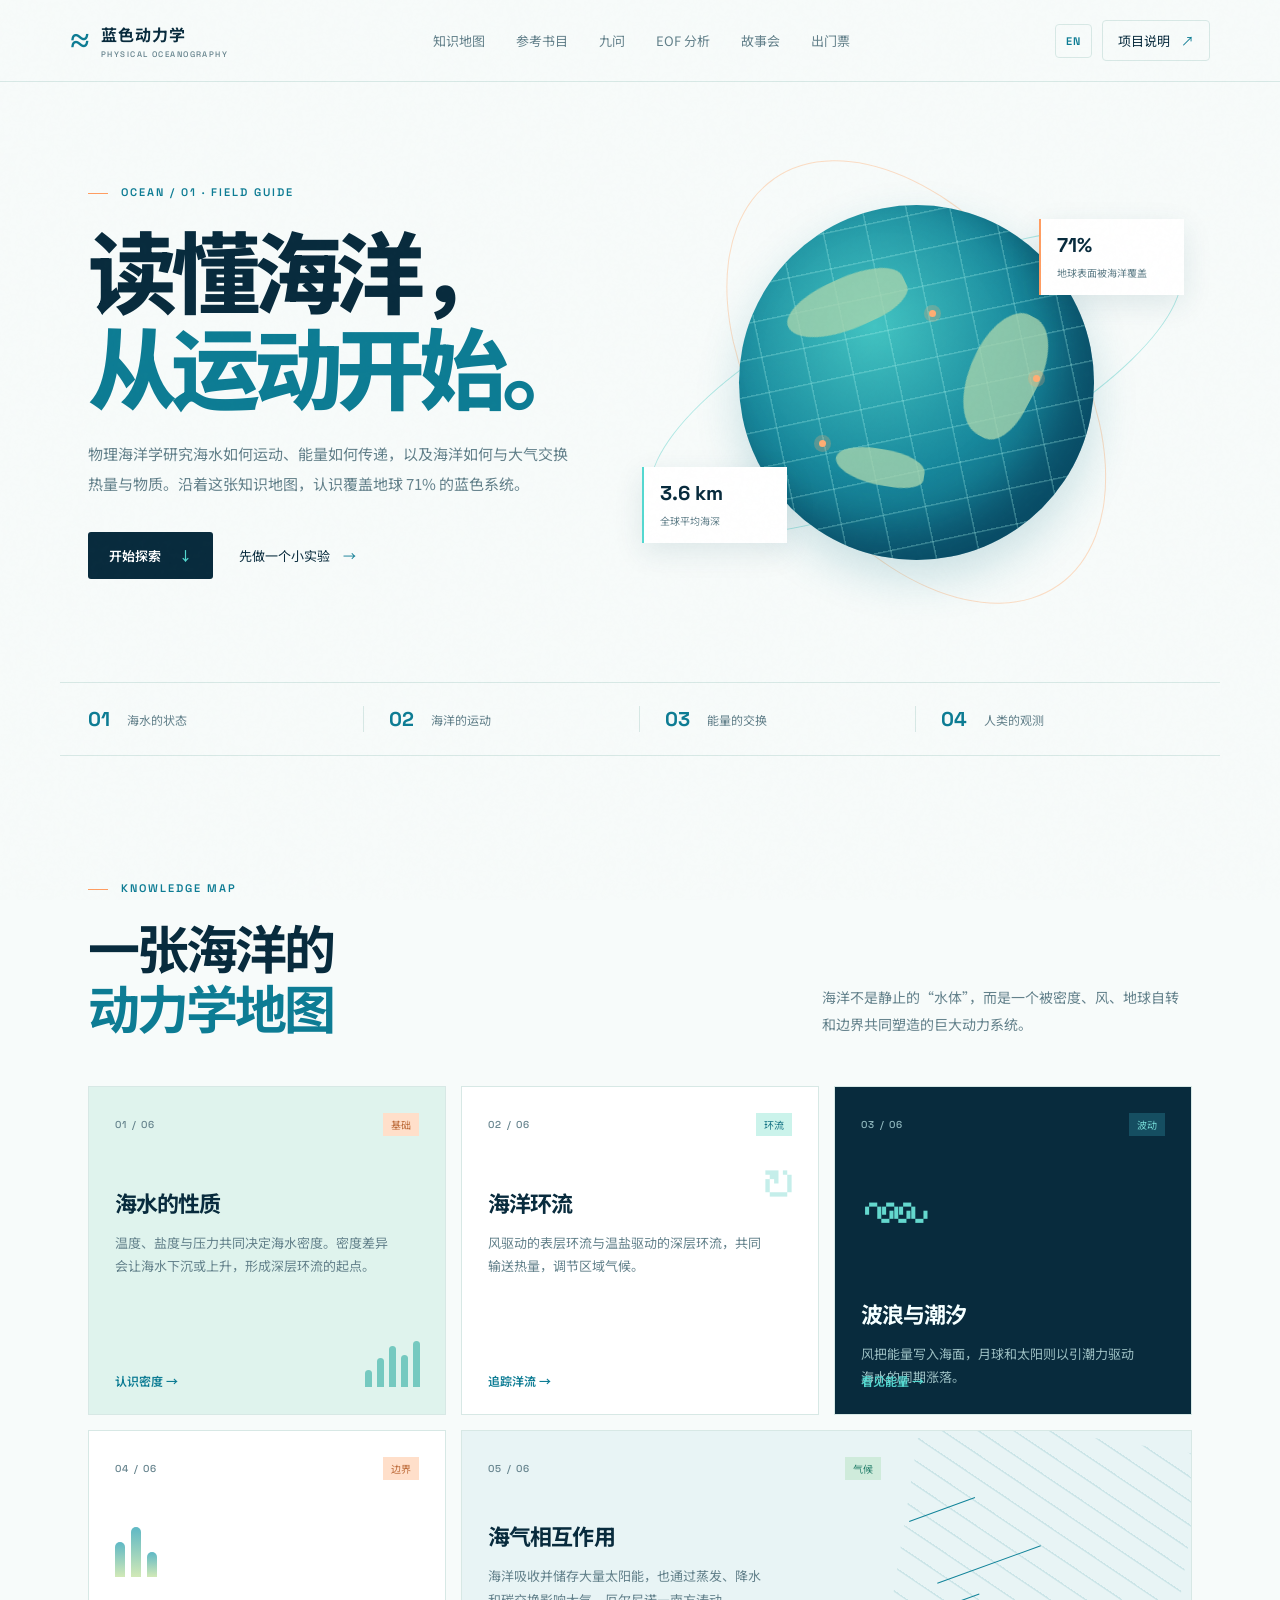
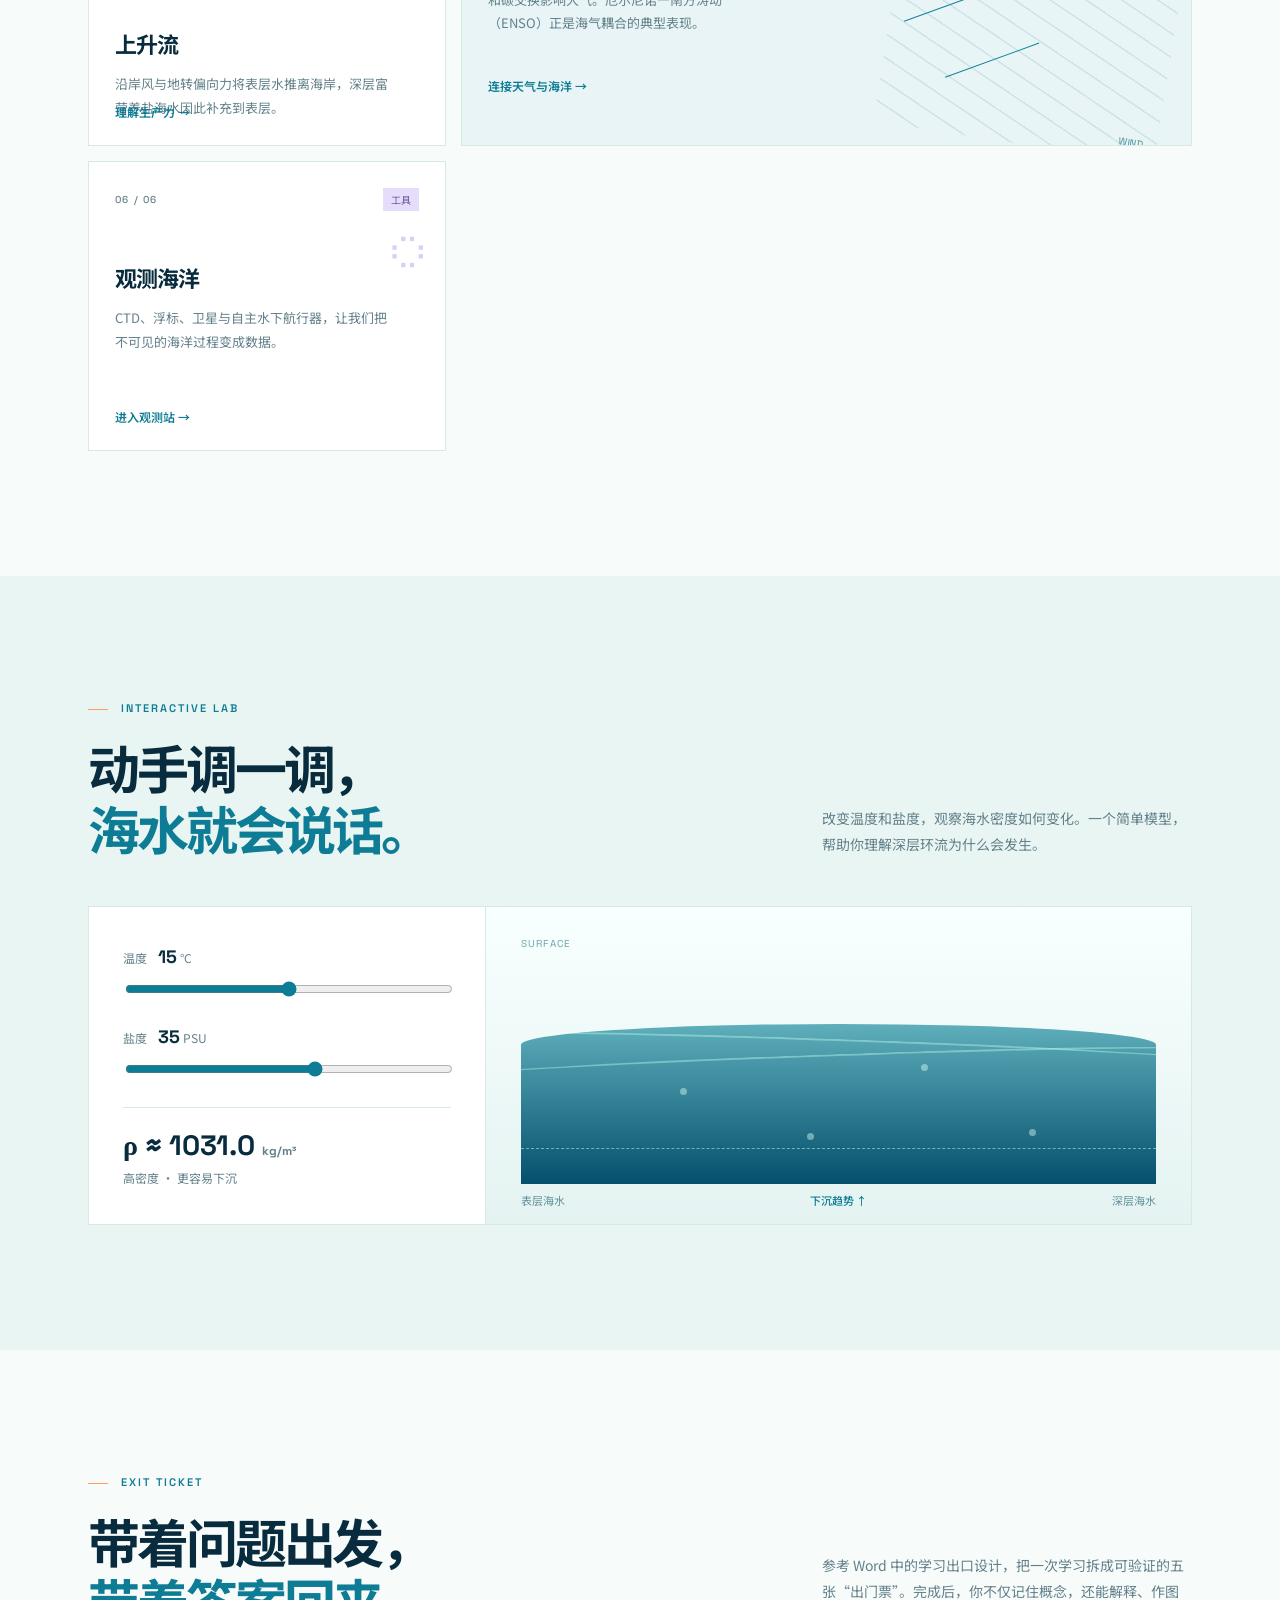
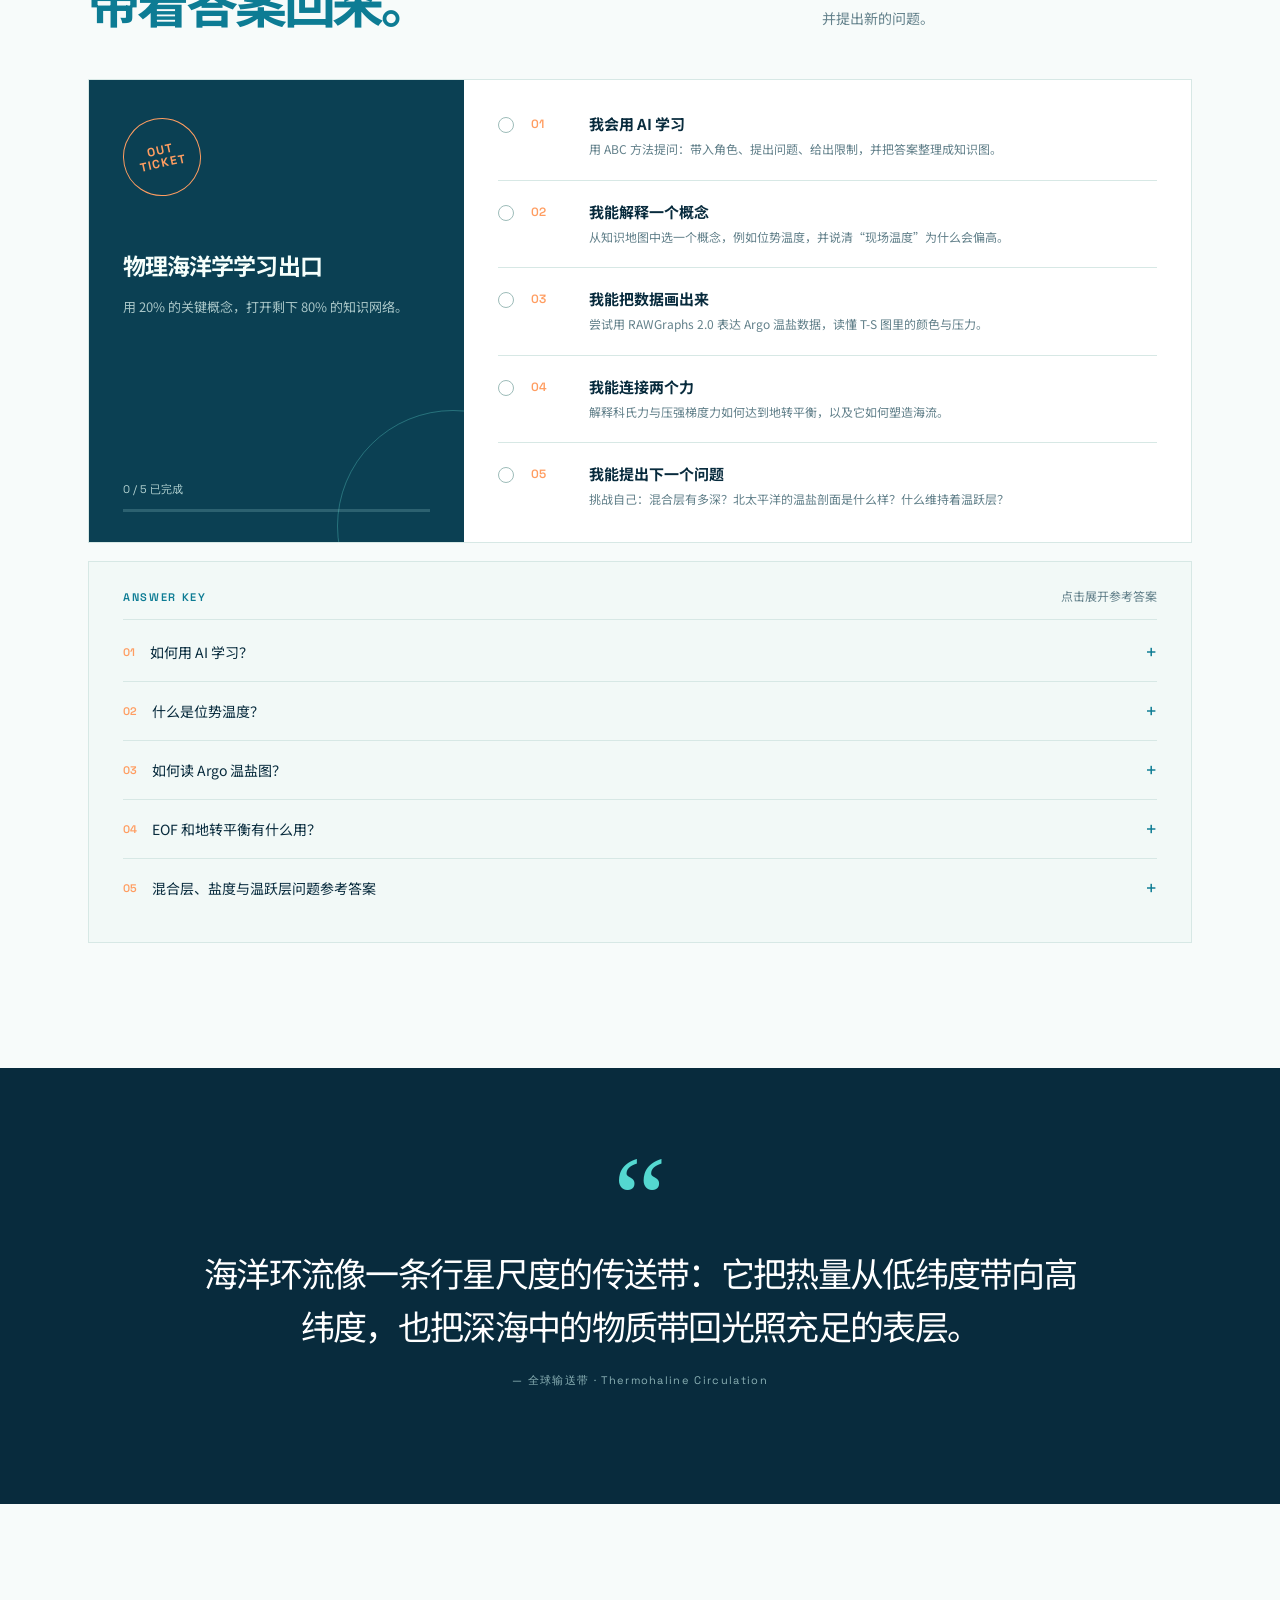
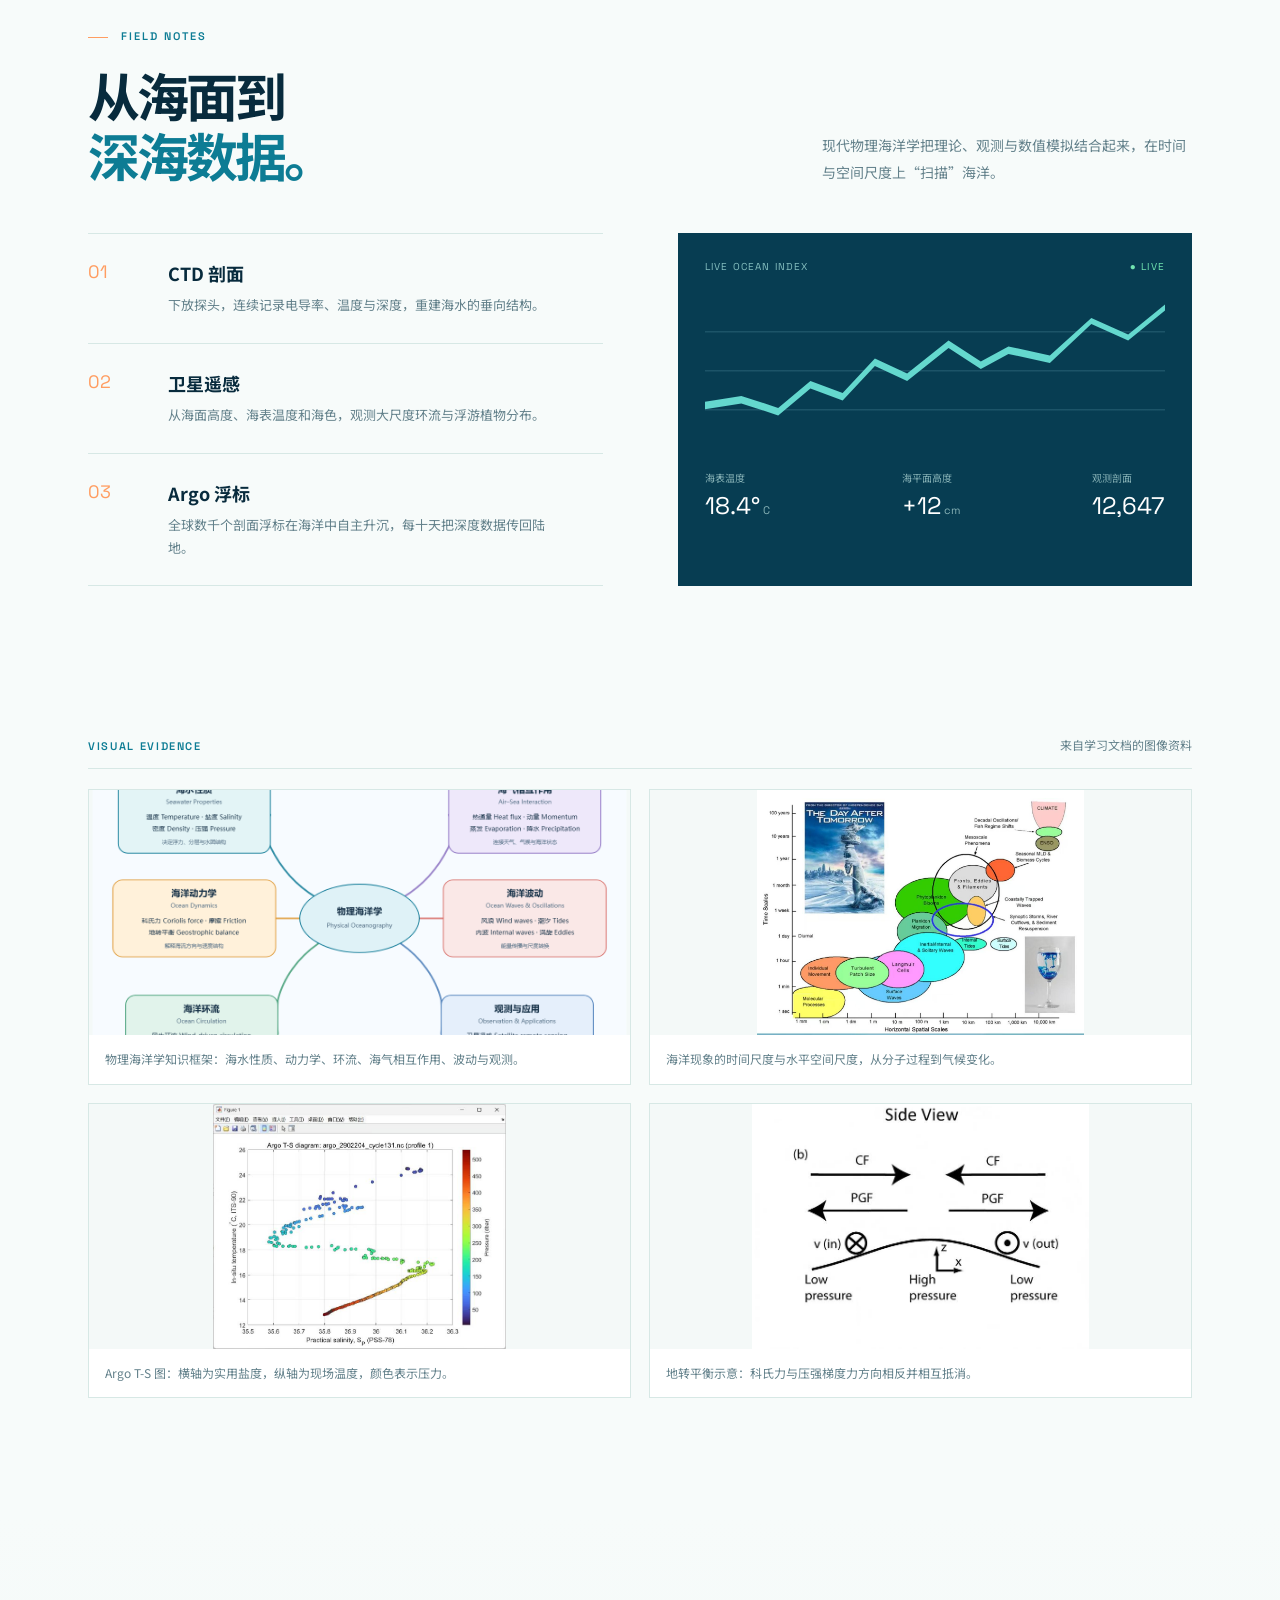
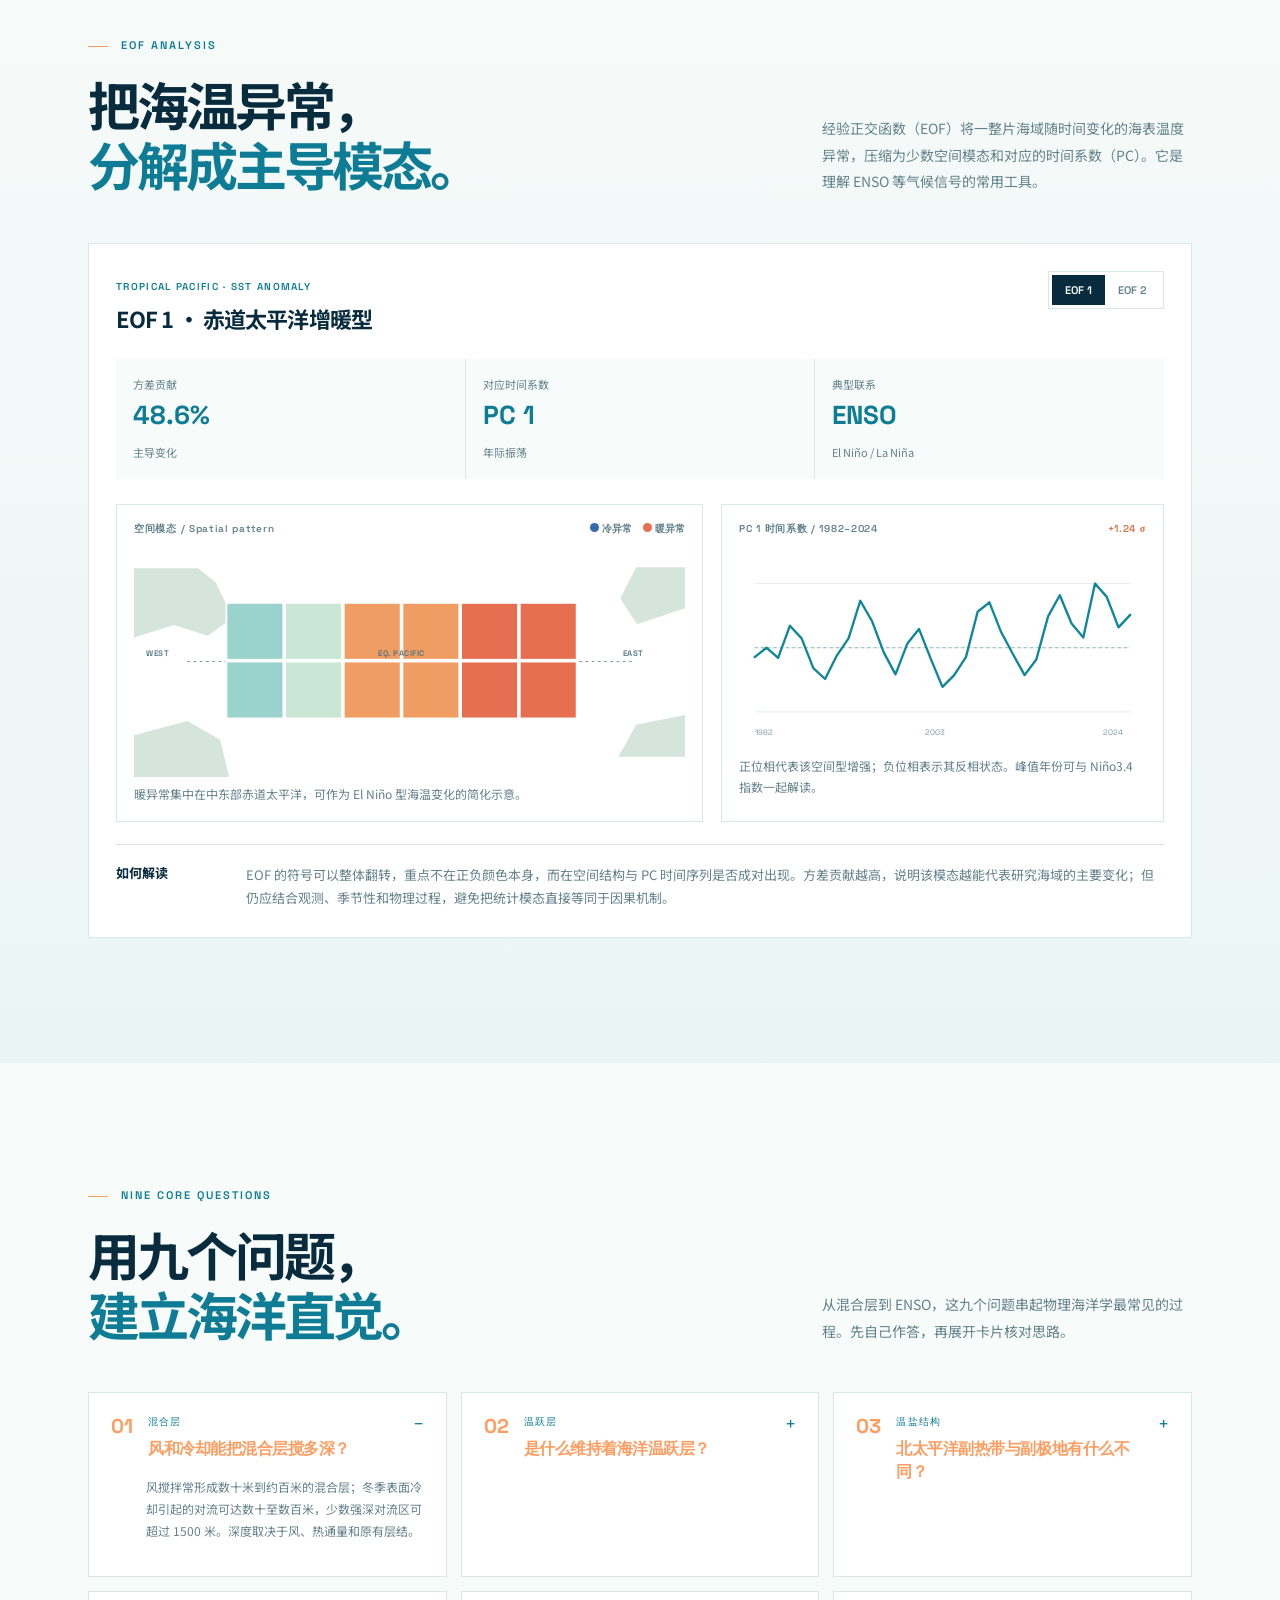
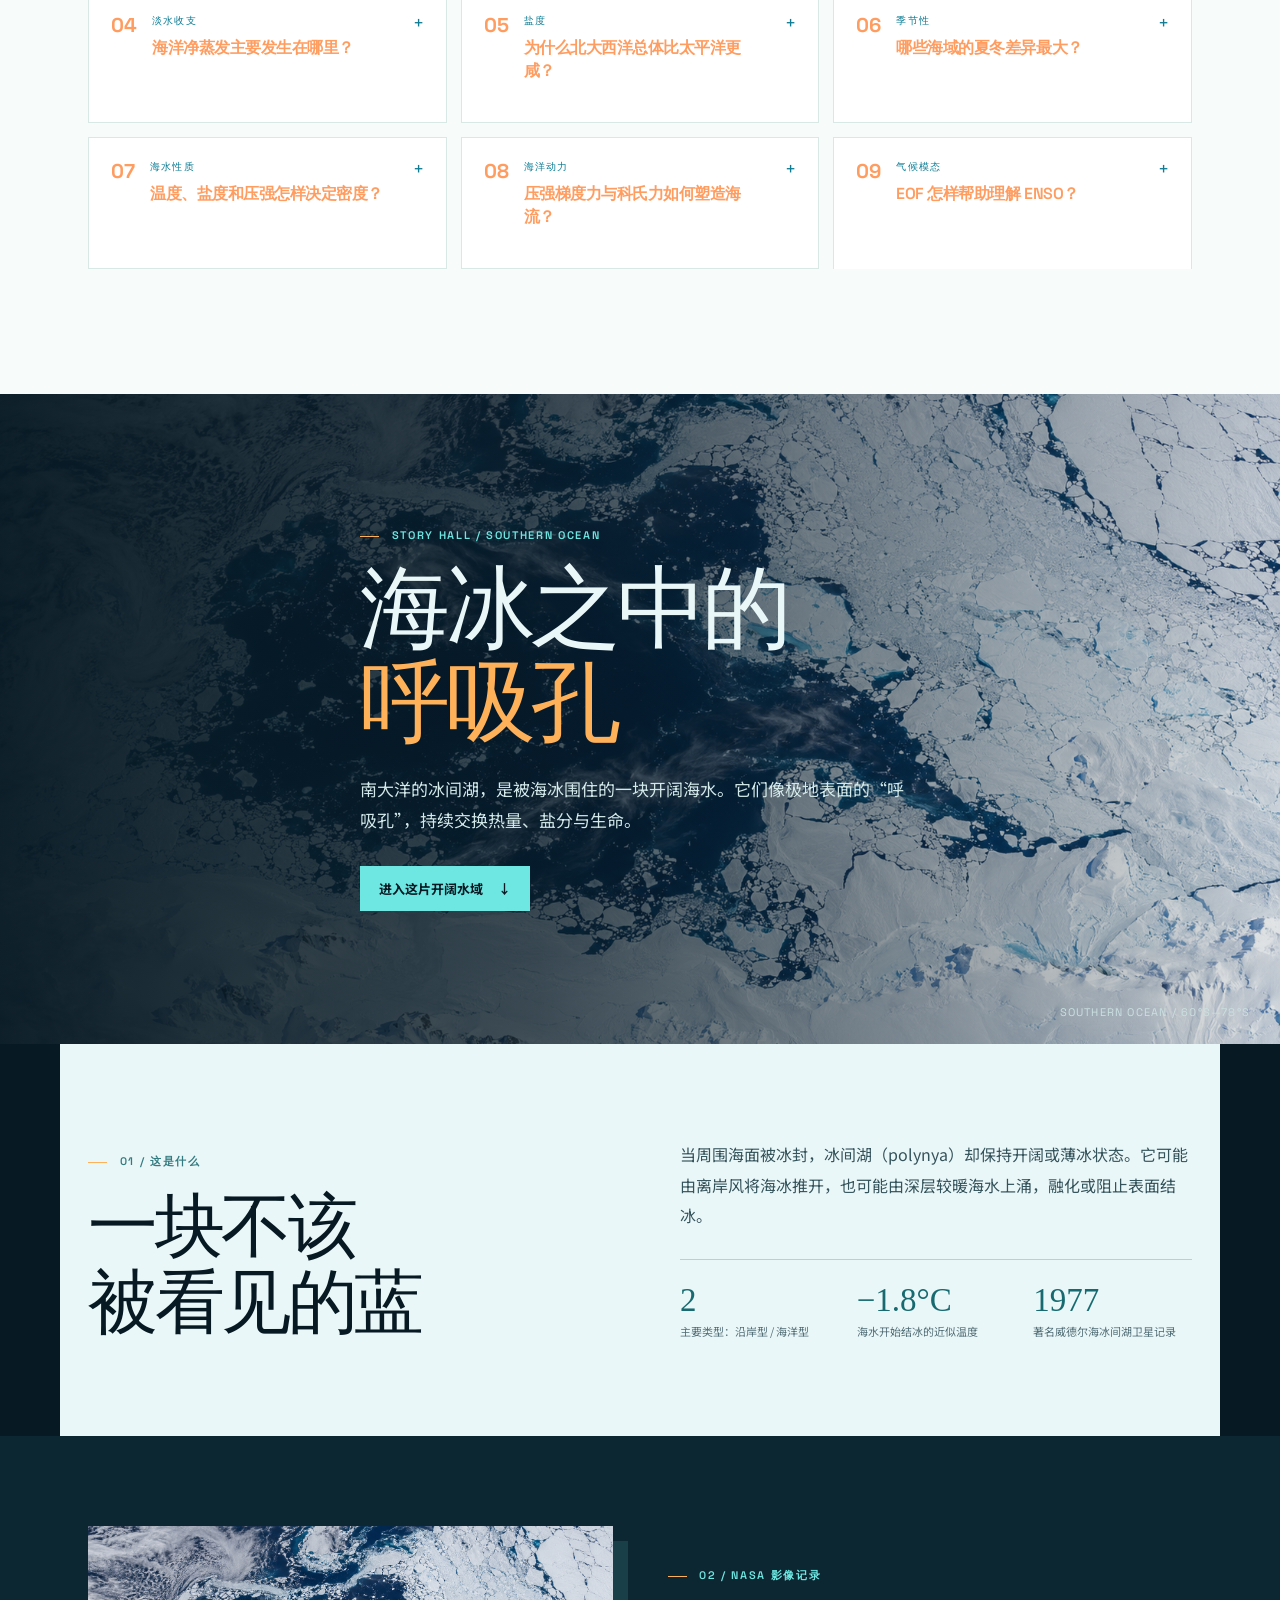
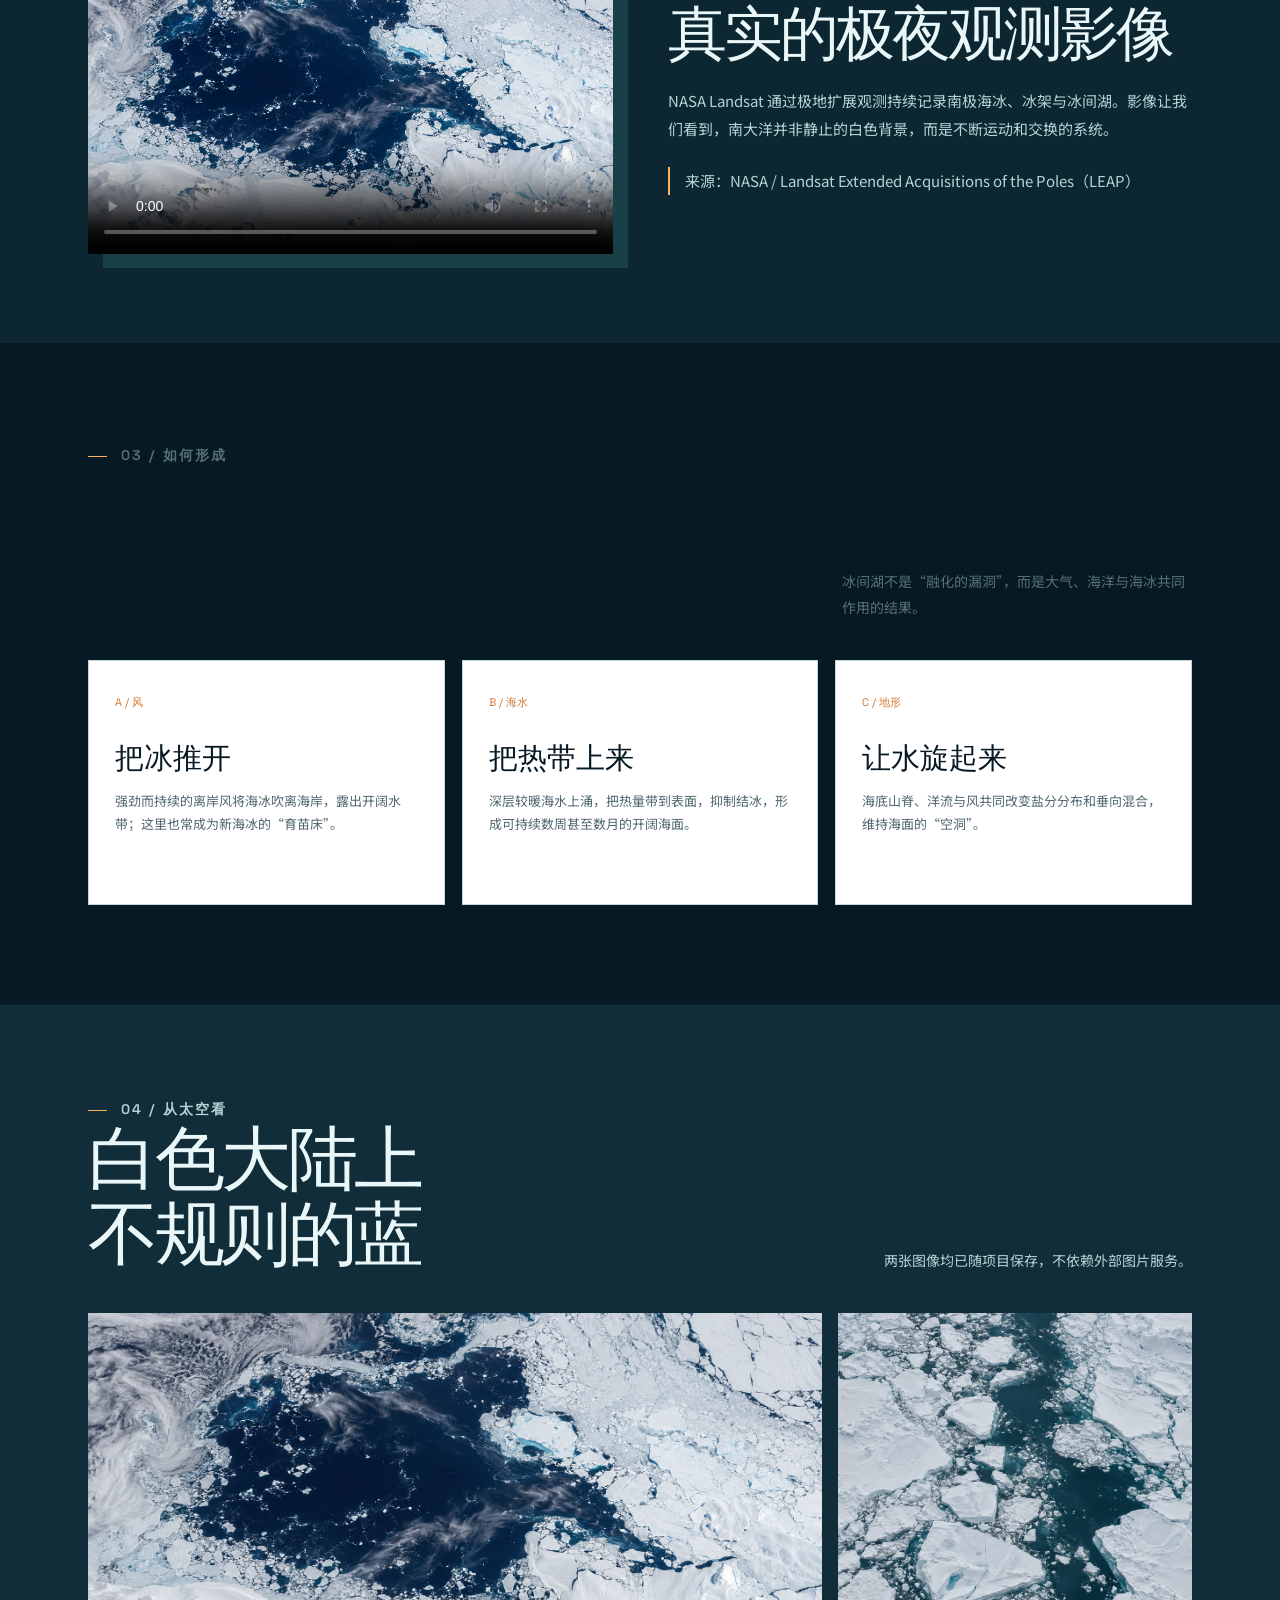
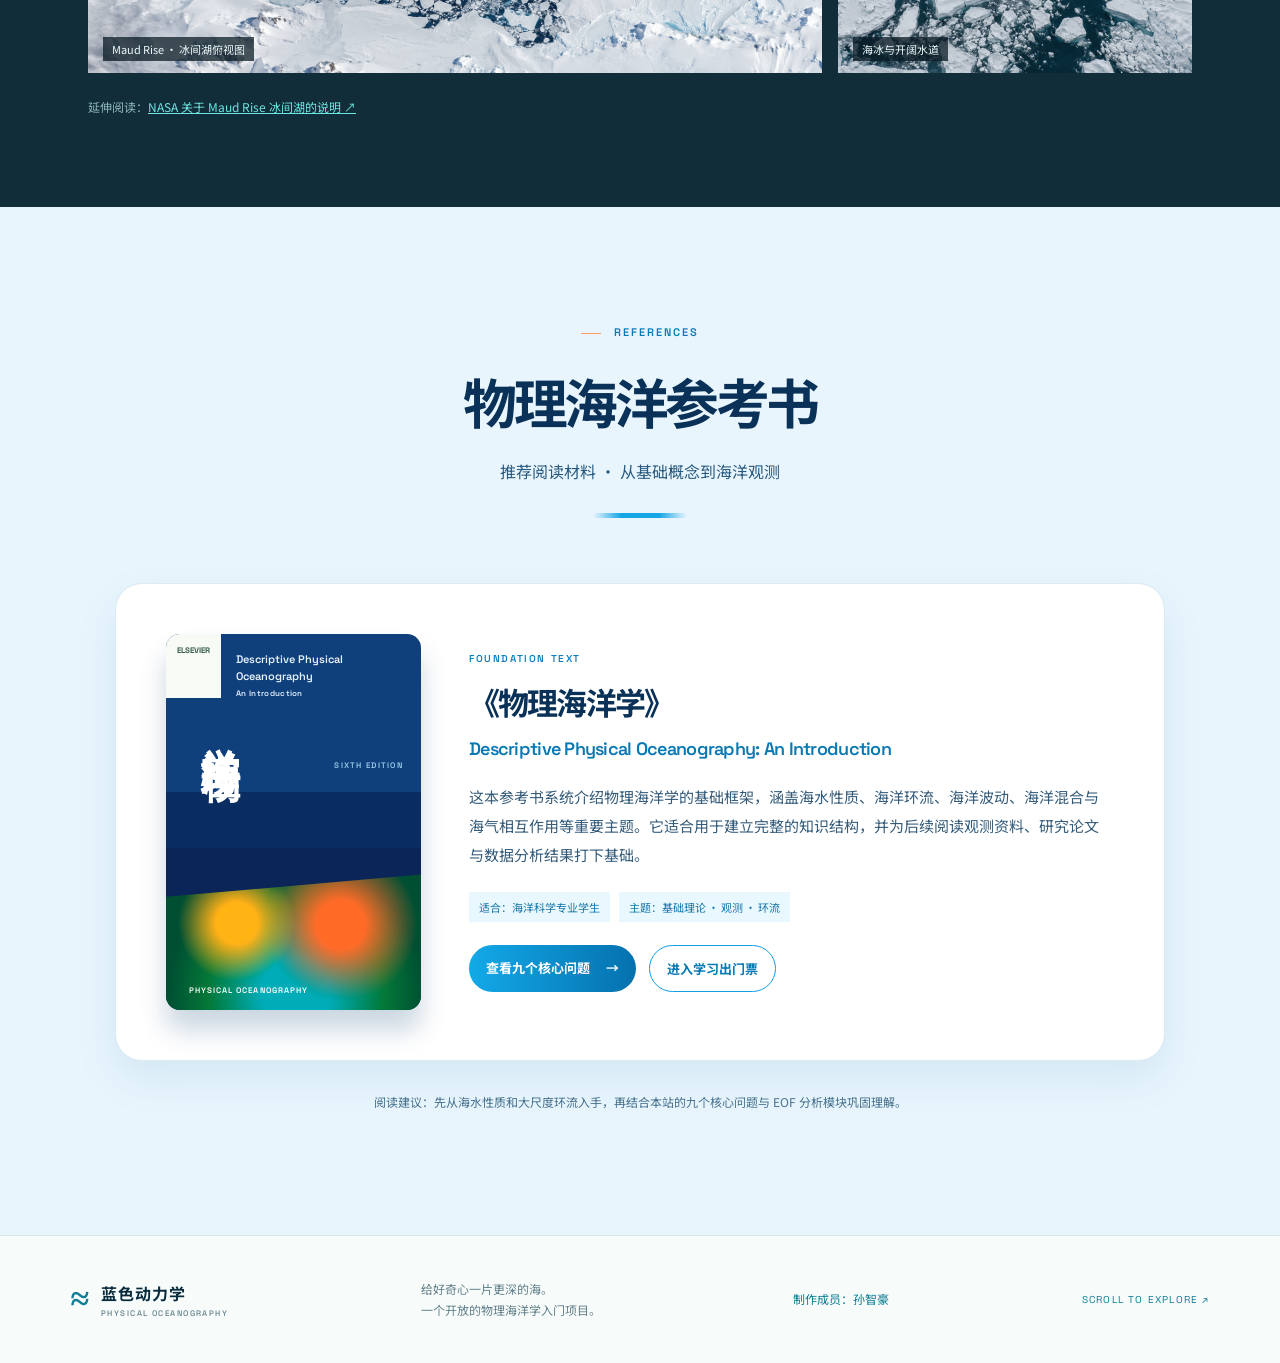
==== commit 4cffc4ef: "Replace textbook section with references" ====
--- a/index.html
+++ b/index.html
@@ -15,7 +15,7 @@
   <header class="topbar">
     <a class="brand" href="#top"><span class="brand-mark">≈</span><span>蓝色动力学<small>PHYSICAL OCEANOGRAPHY</small></span></a>
     <nav>
-      <a href="#explore">知识地图</a><a href="#questions">九问</a><a href="#eof">EOF 分析</a><a href="#story">故事会</a><a href="#ticket">出门票</a>
+      <a href="#explore">知识地图</a><a href="#references">参考书目</a><a href="#questions">九问</a><a href="#eof">EOF 分析</a><a href="#story">故事会</a><a href="#ticket">出门票</a>
     </nav>
     <div class="header-actions"><a class="language-switch" href="en.html" lang="en">EN</a><a class="github" href="README.md">项目说明 <span>↗</span></a></div>
   </header>
@@ -62,6 +62,8 @@
     <section id="eof" class="eof section-wrap"><div class="section-heading"><div><p class="eyebrow"><i></i> EOF ANALYSIS</p><h2>把海温异常，<br><em>分解成主导模态。</em></h2></div><p>经验正交函数（EOF）将一整片海域随时间变化的海表温度异常，压缩为少数空间模态和对应的时间系数（PC）。它是理解 ENSO 等气候信号的常用工具。</p></div><div class="eof-dashboard" data-mode="1"><div class="eof-toolbar"><div><span class="mini-label">TROPICAL PACIFIC · SST ANOMALY</span><h3 id="eofModeLabel">EOF 1 · 赤道太平洋增暖型</h3></div><div class="mode-switch" role="group" aria-label="选择 EOF 模态"><button class="eof-tab active" data-mode="1">EOF 1</button><button class="eof-tab" data-mode="2">EOF 2</button></div></div><div class="eof-kpis"><div><small>方差贡献</small><b id="eofVariance">48.6%</b><span>主导变化</span></div><div><small>对应时间系数</small><b id="eofPc">PC 1</b><span>年际振荡</span></div><div><small>典型联系</small><b id="eofSignal">ENSO</b><span>El Niño / La Niña</span></div></div><div class="eof-plots"><div class="eof-map"><div class="plot-head"><span>空间模态 / Spatial pattern</span><span class="legend"><i></i>冷异常 <i></i>暖异常</span></div><svg viewBox="0 0 620 260" role="img" aria-label="热带太平洋海表温度异常 EOF 空间模态示意图"><path class="land" d="M0 25H72l20 16 19 40-28 20L45 89 0 103zM620 24h-55l-18 35 19 29 54-18zM0 213l60-16 37 21 10 42H0zM620 190l-55 11-20 36h75z"/><path class="equator" d="M60 130H560"/><g class="cells"><rect x="104" y="64" width="64" height="64"/><rect x="170" y="64" width="64" height="64"/><rect x="236" y="64" width="64" height="64"/><rect x="302" y="64" width="64" height="64"/><rect x="368" y="64" width="64" height="64"/><rect x="434" y="64" width="64" height="64"/><rect x="104" y="130" width="64" height="64"/><rect x="170" y="130" width="64" height="64"/><rect x="236" y="130" width="64" height="64"/><rect x="302" y="130" width="64" height="64"/><rect x="368" y="130" width="64" height="64"/><rect x="434" y="130" width="64" height="64"/></g><text x="275" y="124">EQ. PACIFIC</text><text x="14" y="124">WEST</text><text x="550" y="124">EAST</text></svg><p id="eofMapCaption">暖异常集中在中东部赤道太平洋，可作为 El Niño 型海温变化的简化示意。</p></div><div class="eof-pc"><div class="plot-head"><span id="pcTitle">PC 1 时间系数 / 1982–2024</span><span class="pc-current" id="pcCurrent">+1.24 σ</span></div><svg viewBox="0 0 520 260" role="img" aria-label="EOF 主成分时间序列示意图"><path class="gridline" d="M20 48H500M20 130H500M20 212H500"/><path class="zero" d="M20 130H500"/><path class="pc-line" id="pcLine" d="M20 142 L35 130 50 143 65 102 80 118 95 156 110 170 125 140 140 118 155 70 170 96 185 136 200 164 215 125 230 106 245 144 260 180 275 165 290 142 305 84 320 72 335 110 350 138 365 165 380 145 395 90 410 63 425 99 440 117 455 48 470 65 485 104 500 88"/><text x="20" y="241">1982</text><text x="238" y="241">2003</text><text x="465" y="241">2024</text></svg><p id="pcCaption">正位相代表该空间型增强；负位相表示其反相状态。峰值年份可与 Niño3.4 指数一起解读。</p></div></div><div class="eof-insight"><b>如何解读</b><p>EOF 的符号可以整体翻转，重点不在正负颜色本身，而在空间结构与 PC 时间序列是否成对出现。方差贡献越高，说明该模态越能代表研究海域的主要变化；但仍应结合观测、季节性和物理过程，避免把统计模态直接等同于因果机制。</p></div></div></section>
     <section id="questions" class="questions section-wrap"><div class="section-heading"><div><p class="eyebrow"><i></i> NINE CORE QUESTIONS</p><h2>用九个问题，<br><em>建立海洋直觉。</em></h2></div><p>从混合层到 ENSO，这九个问题串起物理海洋学最常见的过程。先自己作答，再展开卡片核对思路。</p></div><div class="question-grid"><details class="question-card" open><summary><span class="question-no">01</span><span><em>混合层</em><b>风和冷却能把混合层搅多深？</b></span></summary><p>风搅拌常形成数十米到约百米的混合层；冬季表面冷却引起的对流可达数十至数百米，少数强深对流区可超过 1500 米。深度取决于风、热通量和原有层结。</p></details><details class="question-card"><summary><span class="question-no">02</span><span><em>温跃层</em><b>是什么维持着海洋温跃层？</b></span></summary><p>季节温跃层来自表层加热造成的稳定层结，与风搅拌和冷却对流相互竞争；永久温跃层还受向下热扩散、上升流、下沉和通风过程共同控制。</p></details><details class="question-card"><summary><span class="question-no">03</span><span><em>温盐结构</em><b>北太平洋副热带与副极地有什么不同？</b></span></summary><p>副热带表层通常温暖偏咸，永久温跃层明显，中层常有盐度极小值；副极地表层较冷较淡，盐跃层更强，夏季常可保留冬季冷水形成温度极小。</p></details><details class="question-card"><summary><span class="question-no">04</span><span><em>淡水收支</em><b>海洋净蒸发主要发生在哪里？</b></span></summary><p>净蒸发（E &gt; P）主要出现在南北半球干燥副热带和地中海、红海等强蒸发边缘海；赤道雨带与很多高纬海区则以净降水为主。</p></details><details class="question-card"><summary><span class="question-no">05</span><span><em>盐度</em><b>为什么北大西洋总体比太平洋更咸？</b></span></summary><p>关键是淡水收支与跨盆地输送不同。部分大西洋蒸发水汽被大气输送到太平洋，大西洋环流又将副热带咸水向北输送，地中海高盐出流也会影响中层。</p></details><details class="question-card"><summary><span class="question-no">06</span><span><em>季节性</em><b>哪些海域的夏冬差异最大？</b></span></summary><p>若看海表温度，中纬度年内变化通常较强，热带暖池和接近冰点的水域较弱。若看混合层深度，冬季冷却强、层结弱的海域变化则最明显。</p></details><details class="question-card"><summary><span class="question-no">07</span><span><em>海水性质</em><b>温度、盐度和压强怎样决定密度？</b></span></summary><p>海水越冷、越咸，密度通常越高；压强增大也会压缩海水并提高密度。位势温度把水团带回共同参考压力，剥离压缩造成的额外升温，便于比较真实热状态。</p></details><details class="question-card"><summary><span class="question-no">08</span><span><em>海洋动力</em><b>压强梯度力与科氏力如何塑造海流？</b></span></summary><p>大尺度、低摩擦海洋中，水平压强梯度力推动水流，科氏力使其偏转，二者接近平衡时形成地转流。北半球流向右偏，南半球流向左偏。</p></details><details class="question-card"><summary><span class="question-no">09</span><span><em>气候模态</em><b>EOF 怎样帮助理解 ENSO？</b></span></summary><p>EOF 将热带太平洋海温异常拆成少数空间型与时间系数。第一模态常表现为赤道太平洋的大范围同相海温变化，可与 Niño3.4 指数配合，用于追踪 ENSO 的强弱和演变。</p></details></div></section>
     <section id="story" class="story"><div class="story-hero"><div class="story-wrap"><p class="story-kicker"><i></i> STORY HALL / SOUTHERN OCEAN</p><h2>海冰之中的<br><em>呼吸孔</em></h2><p>南大洋的冰间湖，是被海冰围住的一块开阔海水。它们像极地表面的“呼吸孔”，持续交换热量、盐分与生命。</p><a href="#story-explain" class="story-button">进入这片开阔水域 <span>↓</span></a></div><span class="story-coord">SOUTHERN OCEAN / 60°S—78°S</span></div><div id="story-explain" class="story-intro story-wrap"><div><p class="story-kicker"><i></i> 01 / 这是什么</p><h3>一块不该<br>被看见的蓝</h3></div><div class="story-copy"><p>当周围海面被冰封，冰间湖（polynya）却保持开阔或薄冰状态。它可能由离岸风将海冰推开，也可能由深层较暖海水上涌，融化或阻止表面结冰。</p><div class="story-stats"><div><b>2</b><span>主要类型：沿岸型 / 海洋型</span></div><div><b>−1.8°C</b><span>海水开始结冰的近似温度</span></div><div><b>1977</b><span>著名威德尔海冰间湖卫星记录</span></div></div></div></div><div class="story-dark"><div class="story-wrap story-media"><div class="story-video"><video controls preload="metadata" poster="assets/southern-ocean-polynya.png"><source src="https://landsat.gsfc.nasa.gov/wp-content/uploads/2024/04/LEAP_Antarctica.mp4" type="video/mp4">你的浏览器不支持视频播放。</video></div><div><p class="story-kicker"><i></i> 02 / NASA 影像记录</p><h3>真实的极夜观测影像</h3><p>NASA Landsat 通过极地扩展观测持续记录南极海冰、冰架与冰间湖。影像让我们看到，南大洋并非静止的白色背景，而是不断运动和交换的系统。</p><p class="story-note">来源：NASA / Landsat Extended Acquisitions of the Poles（LEAP）</p></div></div></div><div class="story-mechanism story-wrap"><div class="story-section-head"><div><p class="story-kicker"><i></i> 03 / 如何形成</p><h3>三股力量，<br>打开一扇海洋的窗</h3></div><p>冰间湖不是“融化的漏洞”，而是大气、海洋与海冰共同作用的结果。</p></div><div class="story-cards"><article><span>A / 风</span><h4>把冰推开</h4><p>强劲而持续的离岸风将海冰吹离海岸，露出开阔水带；这里也常成为新海冰的“育苗床”。</p></article><article><span>B / 海水</span><h4>把热带上来</h4><p>深层较暖海水上涌，把热量带到表面，抑制结冰，形成可持续数周甚至数月的开阔海面。</p></article><article><span>C / 地形</span><h4>让水旋起来</h4><p>海底山脊、洋流与风共同改变盐分分布和垂向混合，维持海面的“空洞”。</p></article></div></div><div class="story-gallery"><div class="story-wrap"><div class="story-section-head"><div><p class="story-kicker"><i></i> 04 / 从太空看</p><h3>白色大陆上<br>不规则的蓝</h3></div><p>两张图像均已随项目保存，不依赖外部图片服务。</p></div><div class="story-gallery-grid"><figure class="story-large"><img src="assets/southern-ocean-polynya.png" alt="南大洋冰间湖卫星风格俯视图"><figcaption>Maud Rise · 冰间湖俯视图</figcaption></figure><figure><img src="assets/southern-ocean-sea-ice.png" alt="南极海冰与开阔水道"><figcaption>海冰与开阔水道</figcaption></figure></div><p class="story-source">延伸阅读：<a href="https://science.nasa.gov/earth/earth-observatory/deciphering-the-maud-rise-polynya-145069/" target="_blank" rel="noreferrer">NASA 关于 Maud Rise 冰间湖的说明 ↗</a></p></div></div></section>
+    <section id="textbook" class="textbook section-wrap"><div class="section-heading"><div><p class="eyebrow"><i></i> TEXTBOOK READING</p><h2>把教材内容，<br><em>读成自己的海洋语言。</em></h2></div><p>这里按物理海洋学的学习主线整理教材章节、关键词与公式提示。可将具体教材的页码、图表和课堂笔记继续补充到相应章节。</p></div><div class="textbook-layout"><aside class="textbook-index"><p>CHAPTERS</p><a href="#chapter-01"><span>01</span> 海洋与海水</a><a href="#chapter-02"><span>02</span> 海洋动力学</a><a href="#chapter-03"><span>03</span> 海洋环流</a><a href="#chapter-04"><span>04</span> 波浪与潮汐</a><a href="#chapter-05"><span>05</span> 气候与变化</a><small>教材笔记 · 可持续补充</small></aside><div class="textbook-content"><details id="chapter-01" open><summary><span>01</span><b>海洋与海水</b><em>Seawater properties</em></summary><div class="chapter-body"><p>教材从温度、盐度、压强和密度开始。它们决定海水的分层稳定性，也决定水团会停留在表层、下沉到深海，或沿等密度面输送。</p><div class="chapter-tags"><span>温度 T</span><span>盐度 S</span><span>密度 ρ</span><span>位势温度 θ</span></div><p class="chapter-tip"><b>阅读提示：</b>比较不同深度的海水时，应注意压强造成的压缩增温；位势温度能更公平地比较水团真实的热状态。</p></div></details><details id="chapter-02"><summary><span>02</span><b>海洋动力学</b><em>Ocean dynamics</em></summary><div class="chapter-body"><p>海水运动由压强梯度力、科氏力、摩擦力和重力共同控制。在大尺度、低摩擦海洋中，压强梯度力与科氏力近似平衡，形成地转流。</p><div class="formula-strip">f k × u ≈ −(1/ρ)∇p</div><p class="chapter-tip"><b>阅读提示：</b>北半球的地转流使低压位于流向左侧；南半球则相反。</p></div></details><details id="chapter-03"><summary><span>03</span><b>海洋环流</b><em>Ocean circulation</em></summary><div class="chapter-body"><p>风驱动环流主要影响上层海洋；温盐差异驱动的深层环流连接各大洋。二者一起输送热量、盐分、碳和营养盐，是全球气候系统的重要组成。</p><div class="chapter-tags"><span>Ekman 输送</span><span>西边界流</span><span>热盐环流</span><span>深水形成</span></div><p class="chapter-tip"><b>阅读提示：</b>将表层风、海平面高度和深层密度结构放在一起看，能更好理解环流的三维形态。</p></div></details><details id="chapter-04"><summary><span>04</span><b>波浪与潮汐</b><em>Waves and tides</em></summary><div class="chapter-body"><p>波浪主要传递能量而非水体本身；潮汐则由月球和太阳的引潮力驱动。内波、惯性波和孤立波可以在海洋内部传递显著能量。</p><div class="chapter-tags"><span>风浪</span><span>潮汐</span><span>内波</span><span>惯性振荡</span></div><p class="chapter-tip"><b>阅读提示：</b>区分“水粒子的轨迹”和“波形传播方向”，是理解波动问题的关键。</p></div></details><details id="chapter-05"><summary><span>05</span><b>气候与变化</b><em>Climate variability</em></summary><div class="chapter-body"><p>海洋储存和再分配热量，因此参与从天气到年代际变化的多个时间尺度。ENSO 是热带太平洋海气耦合的重要模式；EOF 分析可帮助从海温异常场中提取主要变化结构。</p><div class="chapter-tags"><span>ENSO</span><span>EOF</span><span>海气耦合</span><span>海平面</span></div><p class="chapter-tip"><b>阅读提示：</b>统计模态描述数据中最主要的变化，但还需结合风场、热通量和环流来解释其物理原因。</p></div></details></div></div></section>
+    <section id="references" class="references"><div class="section-wrap"><div class="reference-title"><p class="eyebrow"><i></i> REFERENCES</p><h2>物理海洋参考书</h2><p>推荐阅读材料 · 从基础概念到海洋观测</p><span></span></div><article class="reference-card"><div class="book-cover" aria-label="物理海洋学参考书封面视觉"><div class="book-publisher">ELSEVIER</div><div class="book-band">Descriptive Physical Oceanography<br><small>An Introduction</small></div><div class="book-cn">物理海洋学</div><div class="book-edition">SIXTH EDITION</div><div class="book-ocean"></div><div class="book-foot">PHYSICAL OCEANOGRAPHY</div></div><div class="reference-copy"><p class="reference-label">FOUNDATION TEXT</p><h3>《物理海洋学》</h3><h4>Descriptive Physical Oceanography: An Introduction</h4><p>这本参考书系统介绍物理海洋学的基础框架，涵盖海水性质、海洋环流、海洋波动、海洋混合与海气相互作用等重要主题。它适合用于建立完整的知识结构，并为后续阅读观测资料、研究论文与数据分析结果打下基础。</p><div class="reference-meta"><span>适合：海洋科学专业学生</span><span>主题：基础理论 · 观测 · 环流</span></div><div class="reference-actions"><a class="reference-primary" href="#questions">查看九个核心问题 <span>→</span></a><a class="reference-secondary" href="#ticket">进入学习出门票</a></div></div></article><p class="reference-note">阅读建议：先从海水性质和大尺度环流入手，再结合本站的九个核心问题与 EOF 分析模块巩固理解。</p></div></section>
   </main>
   <footer><div class="brand"><span class="brand-mark">≈</span><span>蓝色动力学<small>PHYSICAL OCEANOGRAPHY</small></span></div><p>给好奇心一片更深的海。<br>一个开放的物理海洋学入门项目。</p><p class="credit">制作成员：孙智豪</p><span class="footer-end">SCROLL TO EXPLORE ↗</span></footer>
   <script src="app.js"></script>
--- a/styles.css
+++ b/styles.css
@@ -8,6 +8,8 @@
 .doc-figures{padding-top:25px;padding-bottom:120px}.doc-figures>.answer-heading{margin-bottom:20px}.figure-grid{display:grid;grid-template-columns:repeat(2,1fr);gap:18px}.figure-grid figure{margin:0;background:#fff;border:1px solid var(--line);overflow:hidden}.figure-grid img{width:100%;height:245px;display:block;object-fit:contain;background:#f4f9f8}.figure-grid figure:first-child img{object-fit:cover}.figure-grid figcaption{padding:14px 16px;color:var(--muted);font-size:12px;line-height:1.7}.figure-grid figure:hover img{transform:scale(1.025);transition:transform .35s ease}
 .questions{padding-top:125px;padding-bottom:125px}.question-grid{display:grid;grid-template-columns:repeat(3,1fr);gap:14px}.question-card{background:#fff;border:1px solid var(--line);padding:0;min-height:185px;transition:transform .25s ease,box-shadow .25s ease}.question-card:hover{transform:translateY(-3px);box-shadow:0 12px 26px #0f526013}.question-card summary{padding:22px 22px 16px;gap:15px;align-items:flex-start}.question-card summary:after{font-size:18px;line-height:1}.question-no{font:700 20px 'Space Grotesk';color:var(--orange);line-height:1.1}.question-card summary span:last-of-type{display:grid;gap:8px;padding-right:8px}.question-card em{font:500 10px 'Space Grotesk';font-style:normal;letter-spacing:.12em;color:var(--blue)}.question-card b{font-size:16px;line-height:1.45;letter-spacing:-.03em}.question-card p{margin:0 22px 21px 57px;font-size:12px;line-height:1.8;color:var(--muted)}.question-card:not([open]){min-height:132px}.question-card:not([open]) summary{padding-bottom:22px}@media(max-width:800px){.questions{padding-top:80px;padding-bottom:80px}.question-grid{grid-template-columns:1fr}.question-card{min-height:auto}.question-card p{margin-left:22px}}
 .credit{font-size:12px;color:var(--blue);white-space:nowrap}.header-actions{display:flex;align-items:center;gap:10px}.language-switch{font:600 11px 'Space Grotesk';letter-spacing:.08em;color:var(--blue);text-decoration:none;padding:9px 10px;border:1px solid var(--line);border-radius:4px}.language-switch:hover{background:#e5f4f1}
+.textbook{padding-top:125px;padding-bottom:125px;background:#f8fbfa}.textbook-layout{display:grid;grid-template-columns:255px 1fr;border-top:1px solid var(--line);border-bottom:1px solid var(--line)}.textbook-index{padding:29px 25px 28px 0;border-right:1px solid var(--line)}.textbook-index p{font:600 10px 'Space Grotesk';letter-spacing:.14em;color:var(--blue);margin:0 0 18px}.textbook-index a{display:flex;gap:12px;padding:10px 0;color:var(--ink);text-decoration:none;font-size:13px;border-bottom:1px solid #e6f0ee}.textbook-index a:hover{color:var(--blue)}.textbook-index a span{font:600 11px 'Space Grotesk';color:var(--orange)}.textbook-index small{display:block;font-size:11px;color:var(--muted);margin-top:25px}.textbook-content{padding:0 0 0 34px}.textbook-content details{padding:22px 0;border-bottom:1px solid var(--line)}.textbook-content details:last-child{border-bottom:0}.textbook-content summary{display:grid;grid-template-columns:43px 1fr auto;align-items:baseline;gap:12px;font-size:17px}.textbook-content summary:after{display:none}.textbook-content summary span{font:600 12px 'Space Grotesk';color:var(--orange)}.textbook-content summary b{letter-spacing:-.03em}.textbook-content summary em{font:11px 'Space Grotesk';color:var(--muted);letter-spacing:.05em}.chapter-body{padding:13px 0 0 55px}.chapter-body>p{font-size:13px;line-height:1.85;color:var(--muted);margin:0;max-width:720px}.chapter-tags{display:flex;flex-wrap:wrap;gap:7px;margin:15px 0}.chapter-tags span{font-size:11px;color:#277b76;background:#daf1ed;padding:5px 8px}.chapter-tip{border-left:2px solid var(--orange);padding-left:13px;margin-top:16px!important}.chapter-tip b{color:var(--ink)}.formula-strip{display:inline-block;margin:15px 0;color:#075a71;background:#e1f1f0;padding:9px 13px;font:600 16px 'Space Grotesk'}@media(max-width:800px){.textbook{padding-top:80px;padding-bottom:80px}.textbook-layout{grid-template-columns:1fr}.textbook-index{padding:22px 0;border-right:0;border-bottom:1px solid var(--line)}.textbook-index a{display:inline-flex;margin-right:14px;border:0}.textbook-content{padding-left:0}.textbook-content summary{grid-template-columns:32px 1fr}.textbook-content summary em{display:none}.chapter-body{padding-left:0}}
 .story{background:#071923;color:#eaf7f8}.story-wrap{max-width:1160px;margin:auto;padding-left:28px;padding-right:28px}.story-hero{min-height:650px;position:relative;display:flex;align-items:center;background:linear-gradient(90deg,rgba(7,25,35,.96) 0%,rgba(7,25,35,.75) 42%,rgba(7,25,35,.1) 100%),url('assets/southern-ocean-polynya.png') center/cover}.story-kicker{font:600 11px 'Space Grotesk';letter-spacing:.15em;color:#6ee6e1;margin:0 0 20px}.story-kicker i{display:inline-block;width:19px;height:1px;background:#ffb15a;vertical-align:middle;margin-right:8px}.story-hero h2,.story h3{font-family:Georgia,'Times New Roman',serif;font-weight:400;letter-spacing:-.05em}.story-hero h2{font-size:clamp(52px,7vw,91px);line-height:1.05;margin:0 0 23px}.story-hero h2 em{font-style:normal;color:#ffb15a}.story-hero p:not(.story-kicker){font-size:17px;line-height:1.85;color:#d3e9e9;max-width:560px;margin:0 0 30px}.story-button{display:inline-block;background:#6ee6e1;color:#071923;text-decoration:none;padding:13px 19px;font-size:13px;font-weight:700}.story-button span{margin-left:12px}.story-coord{position:absolute;right:30px;bottom:25px;font:11px 'Space Grotesk';letter-spacing:.11em;color:#cbe0e1}.story-intro{background:#eaf7f8;color:#071923;padding-top:95px;padding-bottom:95px;display:grid;grid-template-columns:1fr 1fr;gap:80px;align-items:end}.story-intro .story-kicker{color:#337b80}.story-intro h3,.story-section-head h3{font-size:clamp(42px,5.5vw,70px);line-height:1.08;margin:0}.story-copy{font-size:16px;color:#35535b}.story-copy>p{line-height:1.9;margin:0}.story-stats{border-top:1px solid #b8d1d1;margin-top:29px;padding-top:22px;display:grid;grid-template-columns:repeat(3,1fr);gap:18px}.story-stats b{display:block;color:#176b70;font:400 33px Georgia}.story-stats span{display:block;font-size:11px;color:#547078;line-height:1.55;margin-top:4px}.story-dark{background:#0c2632;padding:90px 0}.story-media{display:grid;grid-template-columns:1fr 1fr;gap:55px;align-items:center}.story-video{aspect-ratio:16/10;background:#051116;box-shadow:15px 15px 0 #6ee6e122}.story-video video{width:100%;height:100%;display:block;object-fit:cover}.story-dark h3{font-size:clamp(37px,4.6vw,62px);line-height:1.08;margin:0 0 20px}.story-dark p:not(.story-kicker){color:#b8d3d4;line-height:1.9;font-size:15px}.story-dark .story-note{font-size:12px;color:#d6e5df;border-left:2px solid #ffb15a;padding-left:15px;margin-top:23px}.story-mechanism{color:#071923;padding-top:100px;padding-bottom:100px}.story-section-head{display:flex;justify-content:space-between;align-items:end;gap:40px;margin-bottom:40px}.story-section-head p{max-width:350px;color:#557078;font-size:14px;line-height:1.8;margin:0}.story-cards{display:grid;grid-template-columns:repeat(3,1fr);gap:17px}.story-cards article{background:#fff;border:1px solid #c3d9d9;padding:26px;min-height:245px;transition:.25s}.story-cards article:hover{background:#e2f4f3;transform:translateY(-4px)}.story-cards span{font:11px 'Space Grotesk';color:#d27731}.story-cards h4{font:400 29px Georgia;margin:28px 0 10px}.story-cards p{font-size:13px;line-height:1.8;color:#506870;margin:0}.story-gallery{background:#102d39;padding:92px 0}.story-gallery .story-section-head h3{color:#eaf7f8}.story-gallery .story-section-head p{color:#b8d3d4}.story-gallery-grid{display:grid;grid-template-columns:1.35fr .65fr;gap:16px;height:360px}.story-gallery figure{position:relative;margin:0;overflow:hidden;background:#0a202c}.story-gallery img{width:100%;height:100%;display:block;object-fit:cover;filter:saturate(.82)}.story-gallery figcaption{position:absolute;left:15px;bottom:12px;background:#071923bb;padding:4px 9px;font-size:11px}.story-source{margin:25px 0 0;color:#8db6b8;font-size:12px}.story-source a{color:#6ee6e1}.story-source a:hover{text-decoration:underline}@media(max-width:800px){.story-wrap{padding-left:20px;padding-right:20px}.story-hero{min-height:600px}.story-hero h2{font-size:58px}.story-coord{left:20px;right:auto}.story-intro,.story-media{grid-template-columns:1fr;gap:35px;padding-top:70px;padding-bottom:70px}.story-stats{grid-template-columns:1fr 1fr}.story-dark,.story-mechanism,.story-gallery{padding-top:70px;padding-bottom:70px}.story-section-head{display:block}.story-section-head p{margin-top:23px}.story-cards{grid-template-columns:1fr}.story-gallery-grid{grid-template-columns:1fr;height:auto}.story-gallery figure{height:235px}.story-gallery .story-large{height:300px}}
 @media(max-width:800px){.doc-figures{padding-top:15px;padding-bottom:80px}.figure-grid{grid-template-columns:1fr}.figure-grid img{height:auto;min-height:170px}}
 .eof{padding-top:120px;padding-bottom:125px;background:linear-gradient(180deg,#f7fbfa 0%,#eaf5f3 100%);max-width:none;padding-left:max(28px,calc((100% - 1160px)/2 + 28px));padding-right:max(28px,calc((100% - 1160px)/2 + 28px))}.eof .section-heading,.eof-dashboard{max-width:1104px;margin-left:auto;margin-right:auto}.eof-dashboard{background:#fff;border:1px solid var(--line);padding:27px}.eof-toolbar{display:flex;align-items:flex-start;justify-content:space-between;gap:20px}.mini-label{font:600 10px 'Space Grotesk';letter-spacing:.13em;color:var(--blue)}.eof-toolbar h3{font-size:22px;letter-spacing:-.04em;margin:7px 0 0}.mode-switch{display:flex;border:1px solid var(--line);padding:3px}.eof-tab{border:0;background:transparent;padding:8px 13px;color:var(--muted);font:600 11px 'Space Grotesk';cursor:pointer}.eof-tab.active{background:var(--ink);color:#fff}.eof-kpis{display:grid;grid-template-columns:repeat(3,1fr);gap:1px;background:var(--line);margin:25px 0}.eof-kpis>div{background:#f7fbfa;padding:17px}.eof-kpis small{display:block;font-size:11px;color:var(--muted)}.eof-kpis b{display:block;font:700 26px 'Space Grotesk';color:var(--blue);margin:6px 0}.eof-kpis span{font-size:11px;color:var(--muted)}.eof-plots{display:grid;grid-template-columns:1.14fr .86fr;gap:18px}.eof-map,.eof-pc{border:1px solid var(--line);padding:17px}.plot-head{display:flex;justify-content:space-between;gap:12px;font:600 10px 'Space Grotesk';letter-spacing:.07em;color:var(--muted)}.legend{letter-spacing:0}.legend i{width:9px;height:9px;border-radius:50%;display:inline-block;background:#356bb0;margin:0 3px 0 8px}.legend i+ i{background:#e76f51}.eof-map svg,.eof-pc svg{width:100%;display:block;margin-top:10px}.land{fill:#d6e5db}.equator{stroke:#6b8990;stroke-width:1;stroke-dasharray:3 4}.cells rect{stroke:#ffffff;stroke-width:2;fill:#f7c87b;transition:fill .35s ease}.cells rect:nth-child(1),.cells rect:nth-child(7){fill:#9ad3ce}.cells rect:nth-child(2),.cells rect:nth-child(8){fill:#c9e7d4}.cells rect:nth-child(3),.cells rect:nth-child(4),.cells rect:nth-child(9),.cells rect:nth-child(10){fill:#ef9d62}.cells rect:nth-child(5),.cells rect:nth-child(6),.cells rect:nth-child(11),.cells rect:nth-child(12){fill:#e76f51}.eof-map text{font:600 9px 'Space Grotesk';fill:#517681;letter-spacing:.06em}.eof-map p,.eof-pc p{font-size:12px;line-height:1.75;color:var(--muted);margin:6px 0 0}.gridline{stroke:#dcebe8;stroke-width:1}.zero{stroke:#83a6a5;stroke-width:1;stroke-dasharray:4 4}.pc-line{fill:none;stroke:#0f8798;stroke-width:3;stroke-linecap:round;stroke-linejoin:round;transition:stroke .3s ease}.eof-pc text{font:10px 'Space Grotesk';fill:#78979b}.pc-current{color:#da7143}.eof-insight{border-top:1px solid var(--line);margin-top:22px;padding:18px 0 0;display:grid;grid-template-columns:110px 1fr;gap:20px}.eof-insight b{font-size:13px}.eof-insight p{color:var(--muted);font-size:13px;line-height:1.8;margin:0}.eof-dashboard[data-mode="2"] .cells rect:nth-child(1),.eof-dashboard[data-mode="2"] .cells rect:nth-child(2),.eof-dashboard[data-mode="2"] .cells rect:nth-child(7),.eof-dashboard[data-mode="2"] .cells rect:nth-child(8){fill:#356bb0}.eof-dashboard[data-mode="2"] .cells rect:nth-child(3),.eof-dashboard[data-mode="2"] .cells rect:nth-child(4),.eof-dashboard[data-mode="2"] .cells rect:nth-child(9),.eof-dashboard[data-mode="2"] .cells rect:nth-child(10){fill:#d7e9df}.eof-dashboard[data-mode="2"] .cells rect:nth-child(5),.eof-dashboard[data-mode="2"] .cells rect:nth-child(6),.eof-dashboard[data-mode="2"] .cells rect:nth-child(11),.eof-dashboard[data-mode="2"] .cells rect:nth-child(12){fill:#d65f4c}.eof-dashboard[data-mode="2"] .pc-line{stroke:#744da1}@media(max-width:800px){.eof{padding:80px 20px}.eof-dashboard{padding:18px}.eof-toolbar{display:block}.mode-switch{display:inline-flex;margin-top:18px}.eof-kpis,.eof-plots{grid-template-columns:1fr}.eof-kpis{gap:1px}.eof-kpis>div{padding:13px}.eof-insight{grid-template-columns:1fr;gap:7px}.plot-head{font-size:9px}}
+.textbook{display:none}.references{background:#e8f5fd;padding:118px 0 122px}.reference-title{text-align:center;color:#0a3157}.reference-title .eyebrow{justify-content:center;color:#087bb7;margin-bottom:23px}.reference-title h2{font-size:clamp(38px,4.2vw,57px);letter-spacing:-.065em;margin:0}.reference-title>p:not(.eyebrow){margin:20px 0 0;font-size:16px;color:#285a7f}.reference-title>span{display:block;width:94px;height:5px;margin:30px auto 0;background:linear-gradient(90deg,transparent,#16a6e5 30%,#16a6e5 70%,transparent)}.reference-card{max-width:1050px;margin:65px auto 0;padding:50px;border:1px solid #dceaf2;border-radius:27px;background:#fff;box-shadow:0 18px 42px #27799a1a;display:grid;grid-template-columns:255px 1fr;gap:44px;align-items:center}.book-cover{height:376px;position:relative;overflow:hidden;border-radius:14px;background:linear-gradient(180deg,#0f407c 0 42%,#092d60 42% 57%,#0b2558 57%);box-shadow:0 20px 26px #063e6d35;color:#fff;font-family:Georgia,'Times New Roman',serif}.book-publisher{position:absolute;left:0;top:0;width:55px;height:64px;padding:12px 5px;color:#365d49;background:#f8faf5;font:700 8px 'Space Grotesk';line-height:1.2;text-align:center}.book-band{position:absolute;top:17px;left:70px;right:16px;color:#e5f0fb;font:600 11px 'Space Grotesk';line-height:1.5}.book-band small{font-size:8px;letter-spacing:.04em}.book-cn{position:absolute;left:28px;top:100px;font-size:39px;font-weight:700;letter-spacing:-.11em;writing-mode:vertical-rl}.book-edition{position:absolute;right:18px;top:126px;letter-spacing:.16em;font:600 8px 'Space Grotesk';color:#9cc9e9}.book-ocean{position:absolute;left:-20px;right:-20px;bottom:-30px;height:154px;transform:rotate(-5deg);background:radial-gradient(circle at 32% 21%,#ffb636 0 8%,transparent 25%),radial-gradient(circle at 67% 28%,#ee703a 0 10%,transparent 34%),radial-gradient(circle at 50% 70%,#04a4ad 0 19%,#16733f 48%,#0b4b34 70%);filter:saturate(1.25)}.book-foot{position:absolute;left:23px;right:20px;bottom:15px;font:600 8px 'Space Grotesk';letter-spacing:.13em}.reference-copy{padding:6px 4px}.reference-label{font:600 10px 'Space Grotesk';letter-spacing:.16em;color:#1080bd;margin:0 0 14px}.reference-copy h3{margin:0;color:#0a3157;font-size:31px;letter-spacing:-.06em}.reference-copy h4{margin:13px 0 22px;color:#0978b3;font:600 18px 'Space Grotesk';letter-spacing:-.04em}.reference-copy>p:not(.reference-label){margin:0;max-width:660px;color:#345b79;font-size:15px;line-height:1.95}.reference-meta{display:flex;flex-wrap:wrap;gap:9px;margin:23px 0}.reference-meta span{padding:7px 10px;color:#1678a7;background:#e9f7ff;font-size:11px}.reference-actions{display:flex;flex-wrap:wrap;gap:13px}.reference-actions a{text-decoration:none;font-size:13px;font-weight:700;padding:13px 17px;border-radius:999px}.reference-primary{color:#fff;background:linear-gradient(90deg,#13a9e8,#0571ae)}.reference-primary span{margin-left:13px}.reference-secondary{color:#087ab5;border:1px solid #109fe1;background:#fff}.reference-note{max-width:860px;margin:30px auto 0;text-align:center;color:#47718c;font-size:12px;line-height:1.8}@media(max-width:800px){.references{padding:80px 20px}.reference-title h2{font-size:39px}.reference-card{grid-template-columns:1fr;padding:27px;margin-top:44px;gap:30px}.book-cover{height:350px;max-width:255px;width:100%;margin:auto}.reference-copy h3{font-size:27px}.reference-copy h4{font-size:15px}.reference-actions{display:grid;grid-template-columns:1fr}.reference-actions a{text-align:center}.reference-note{font-size:11px}}
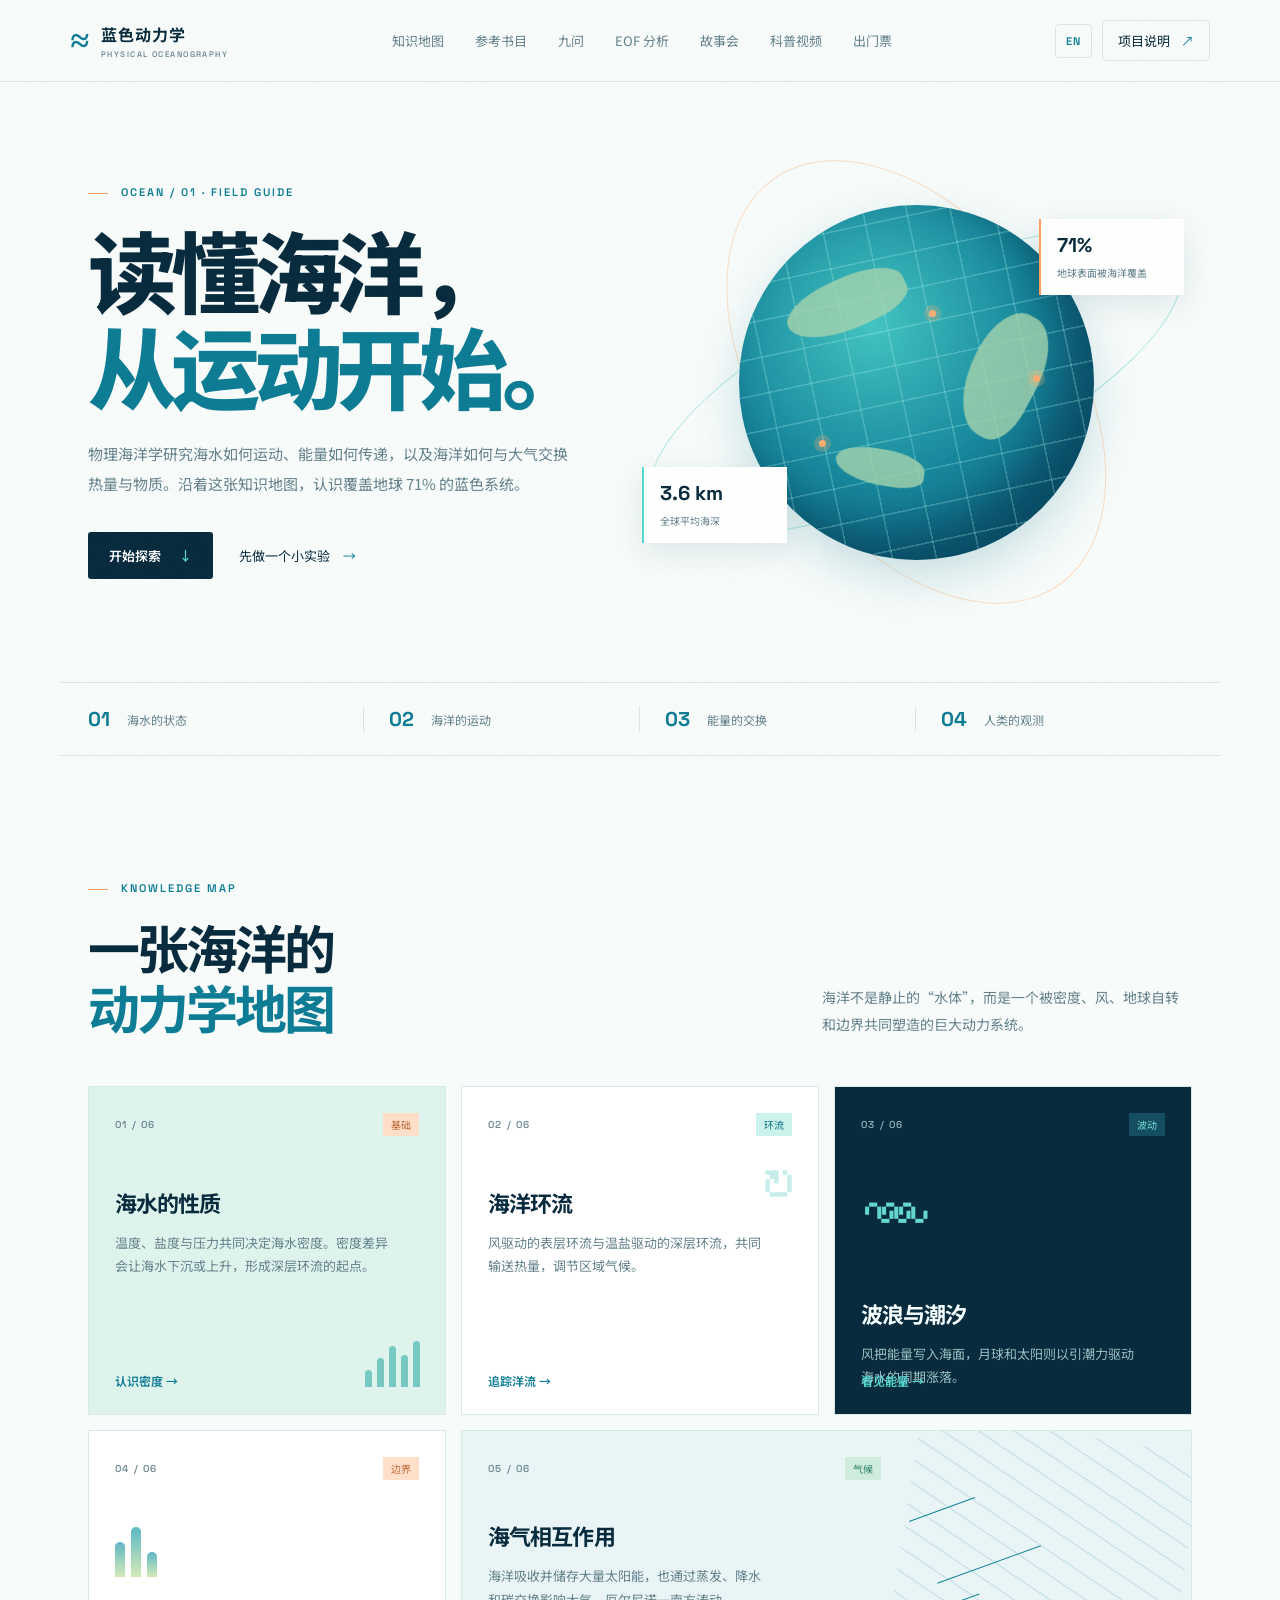
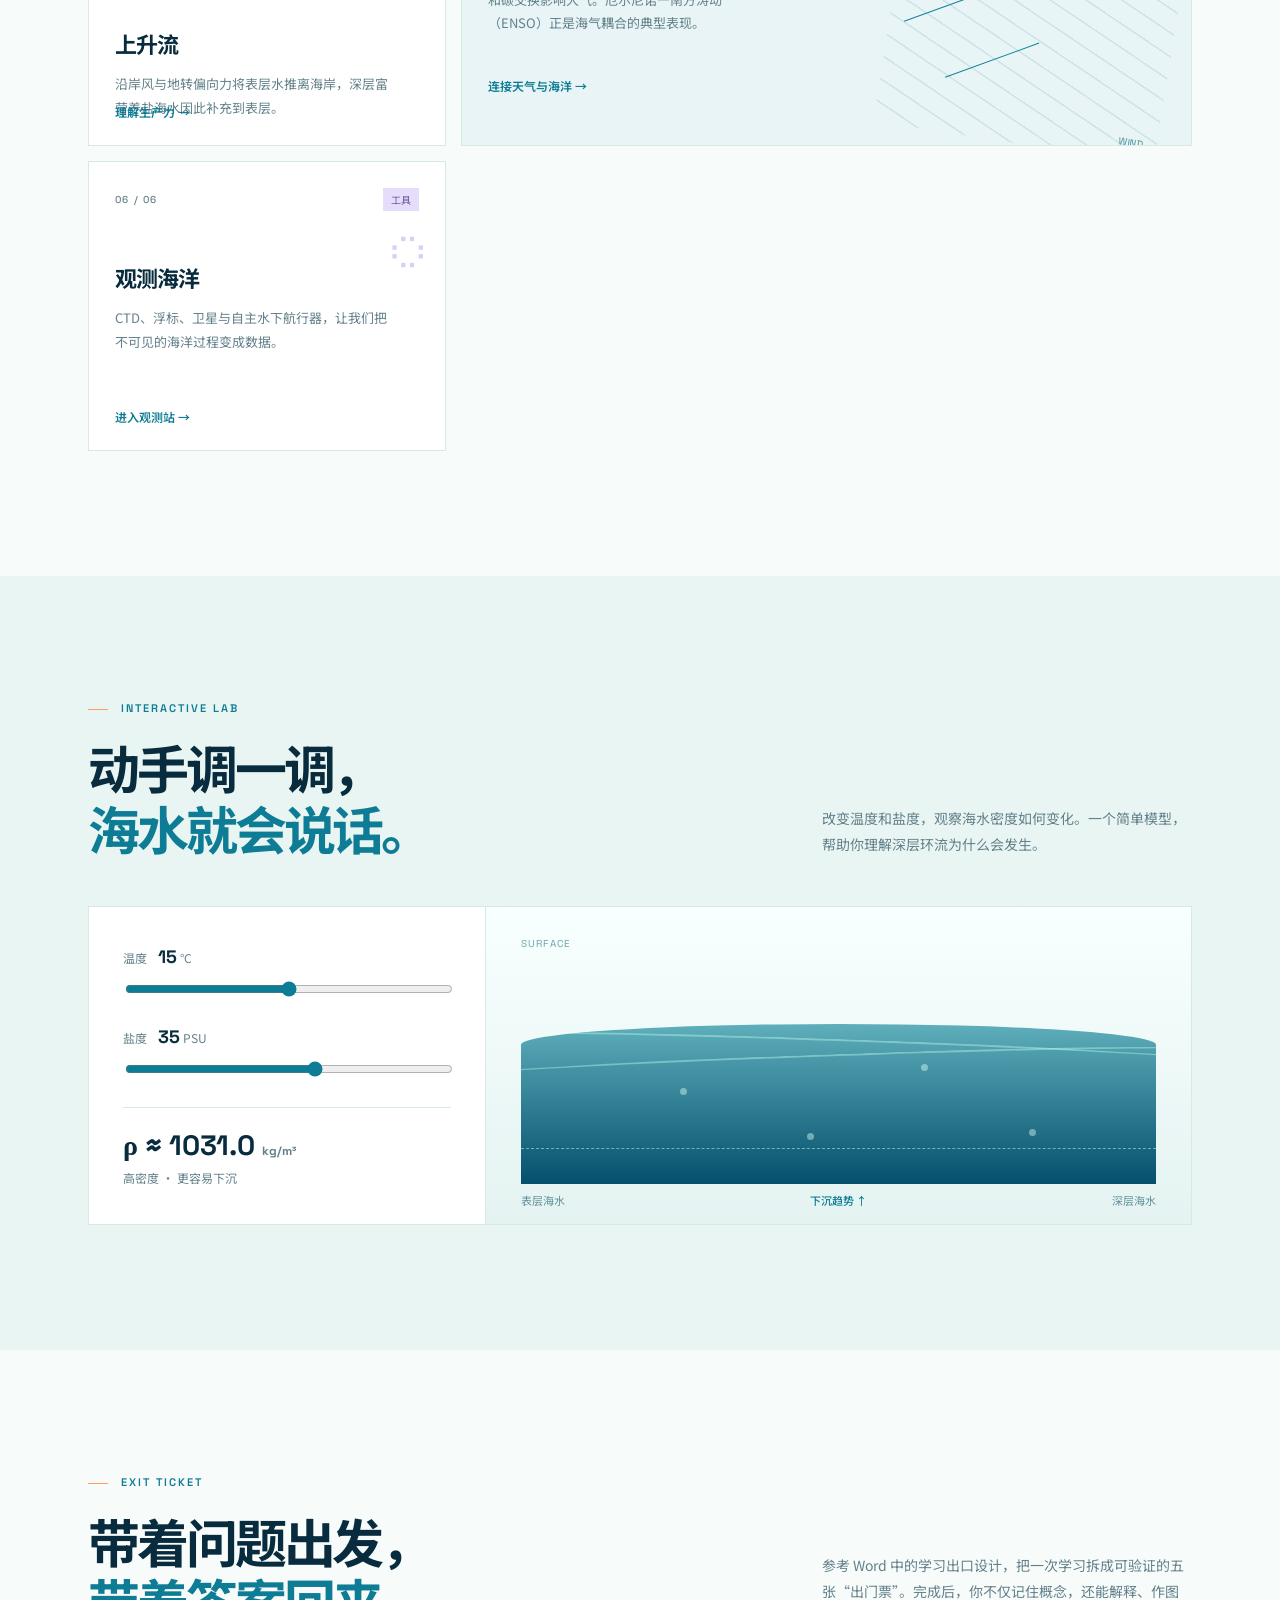
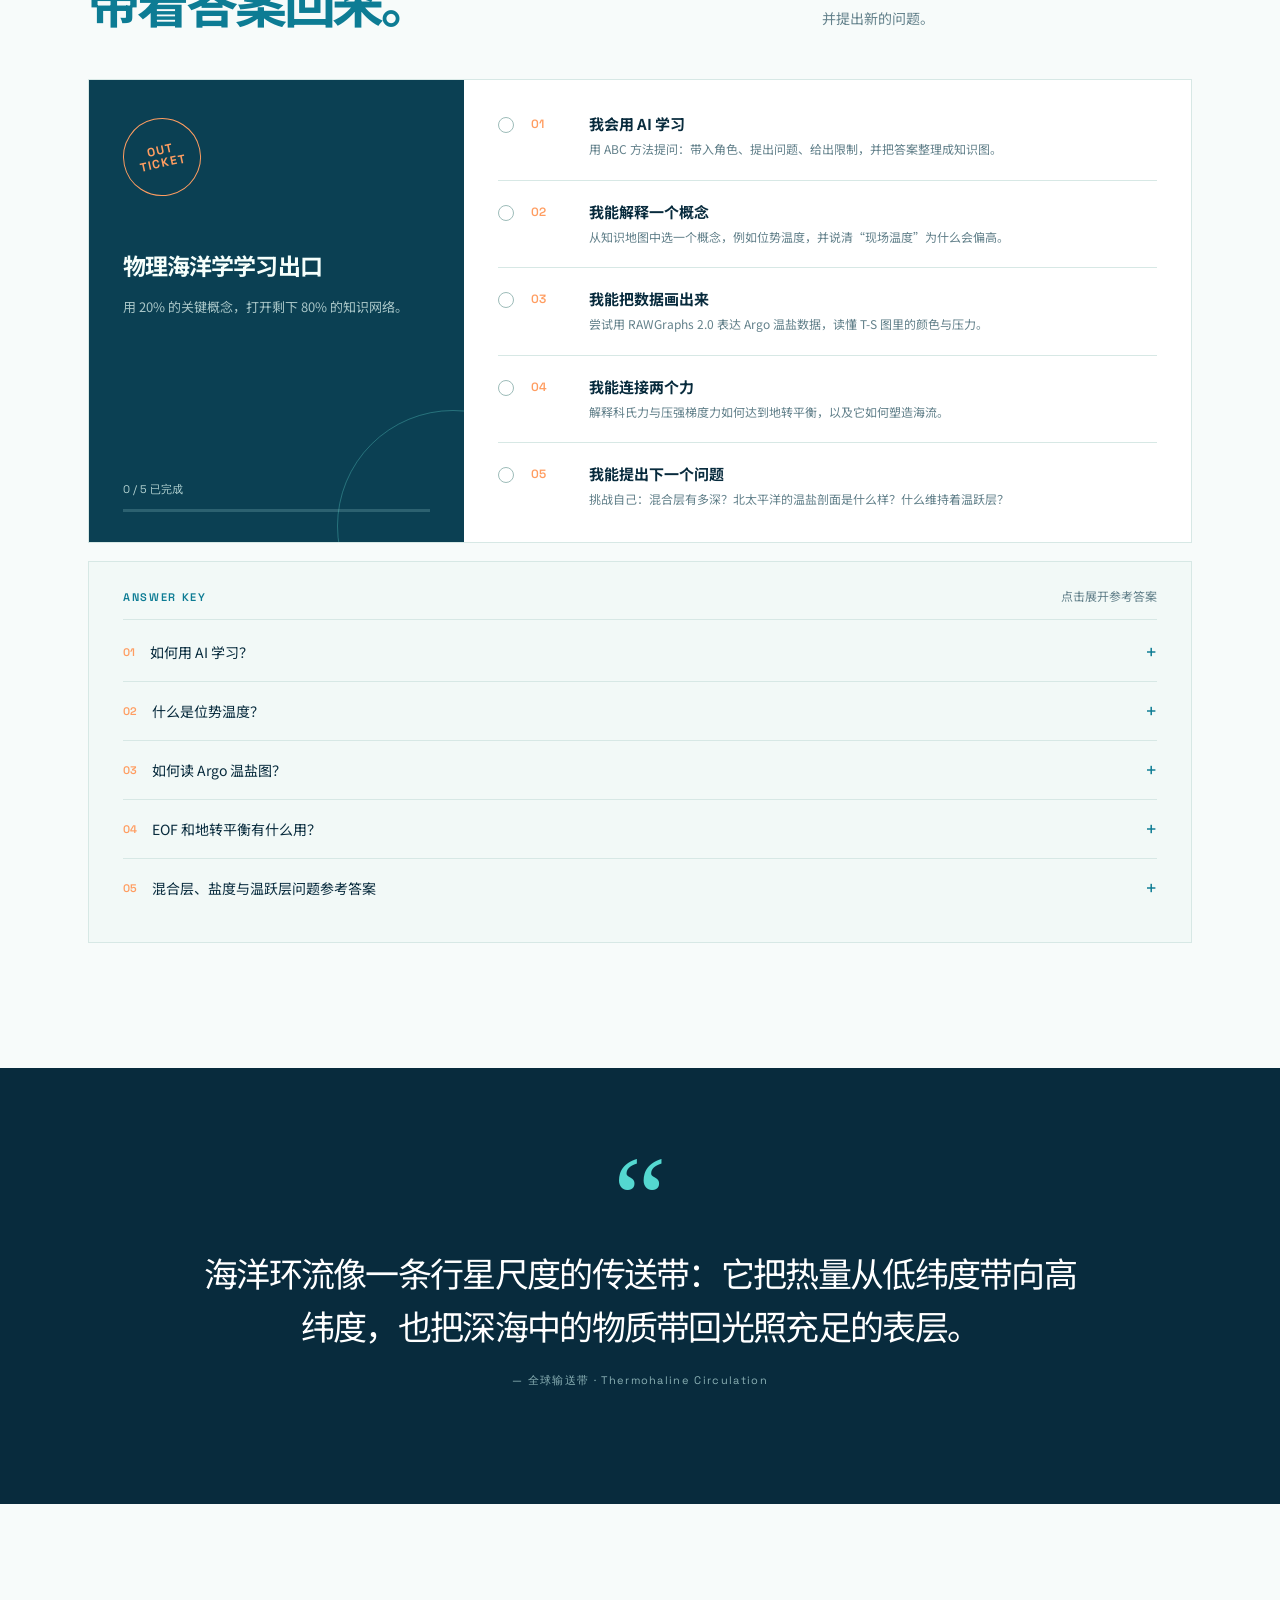
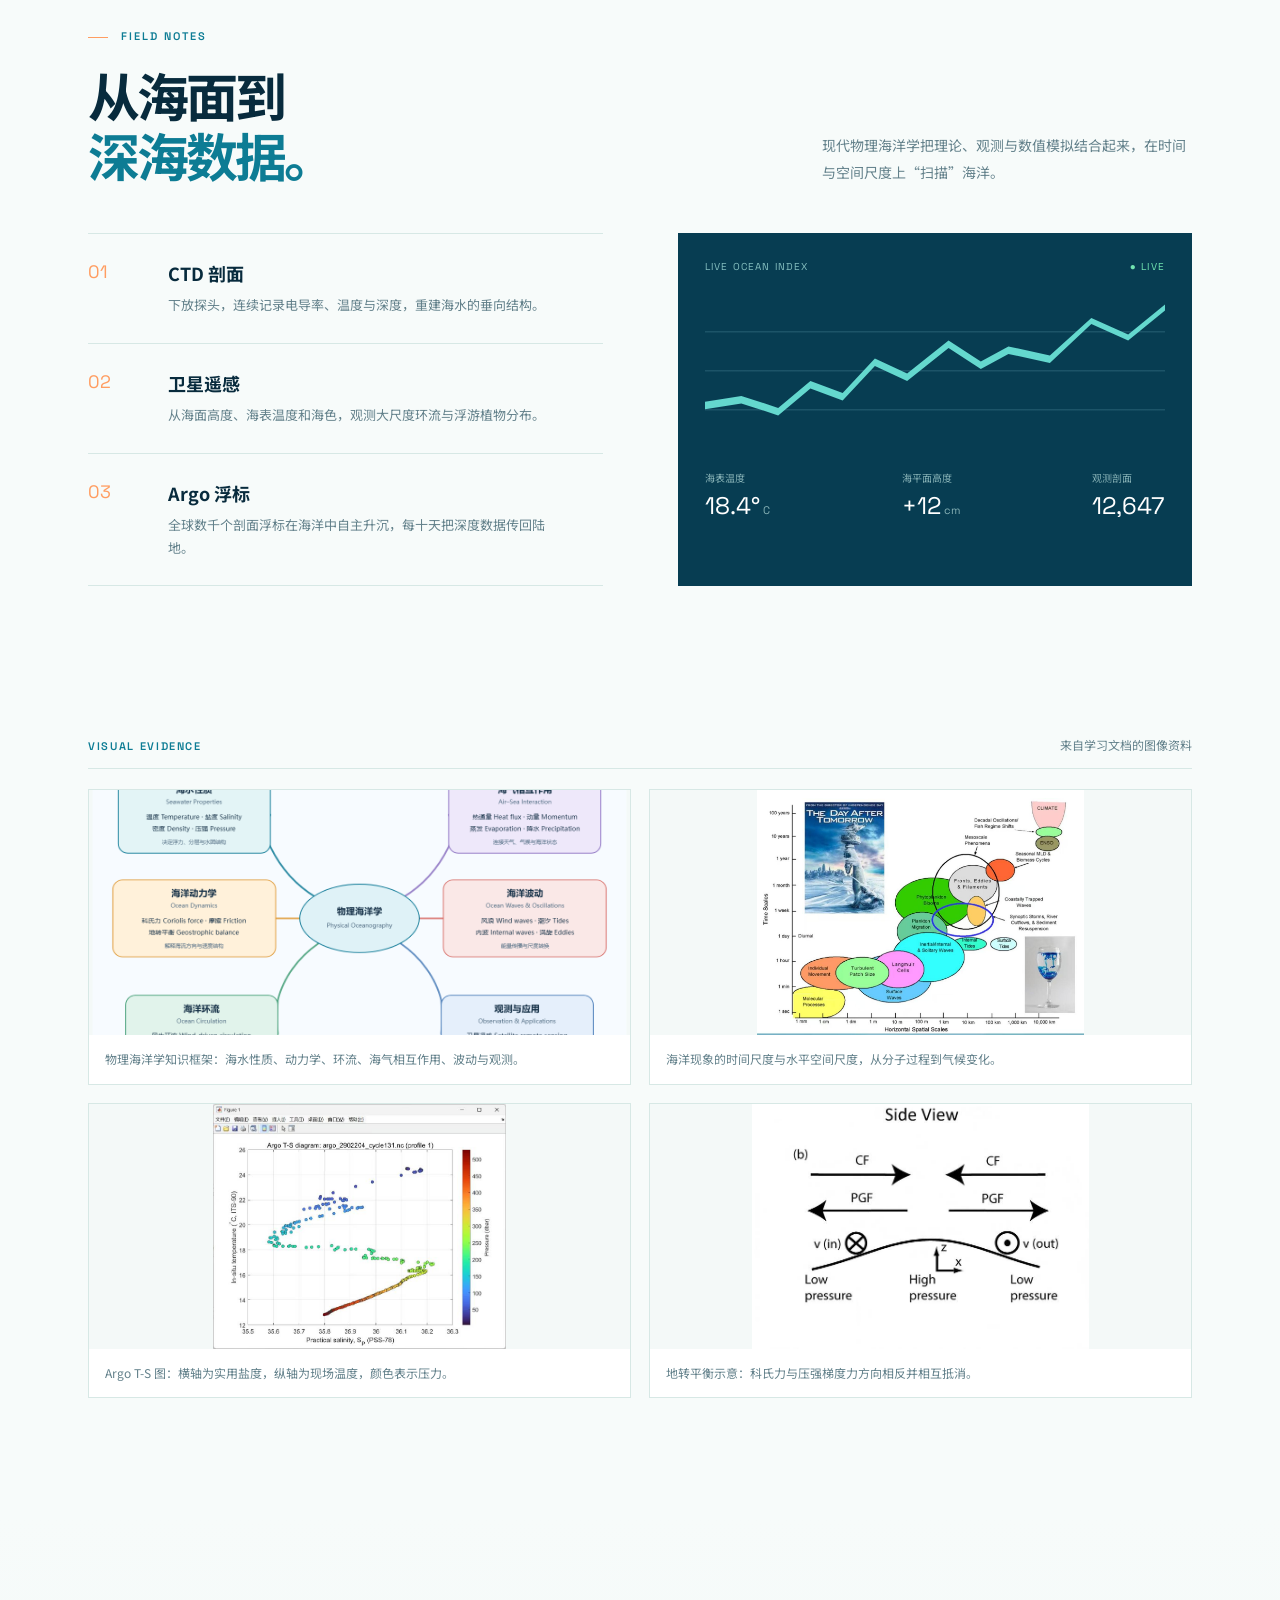
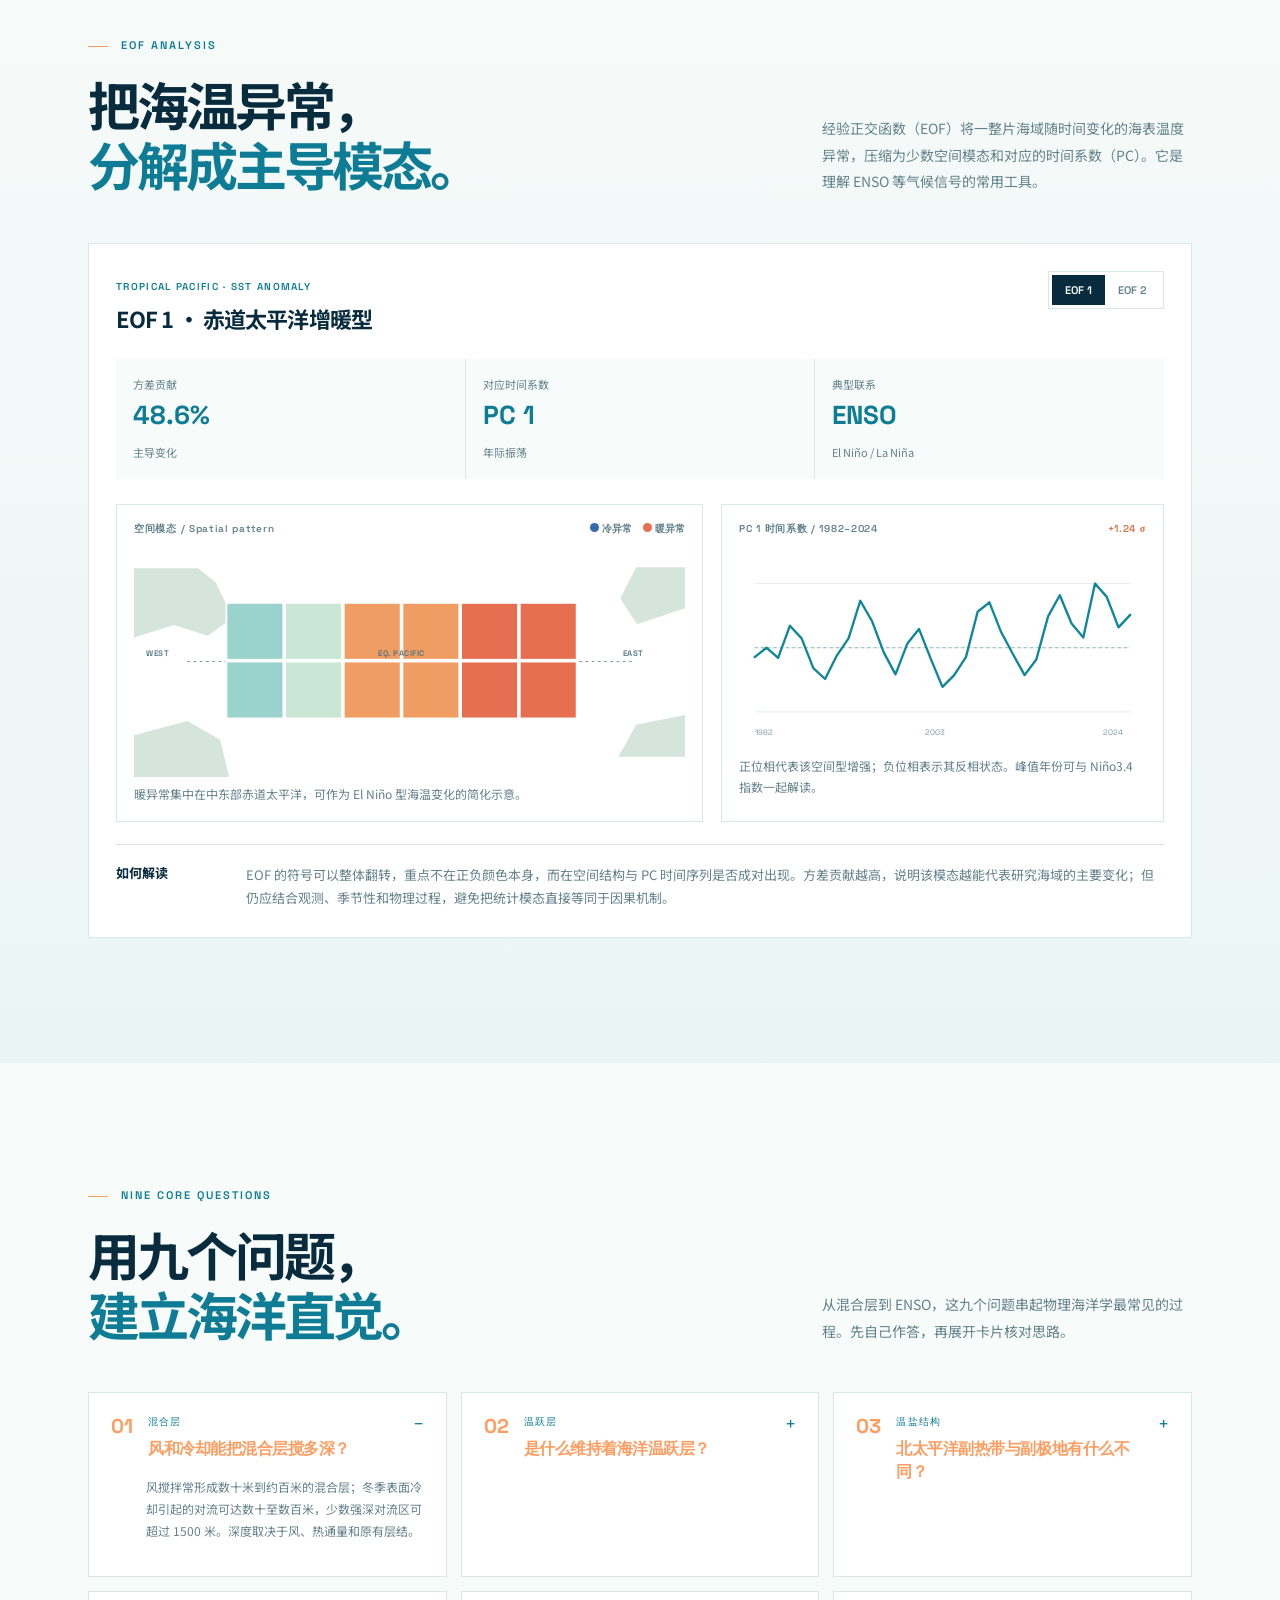
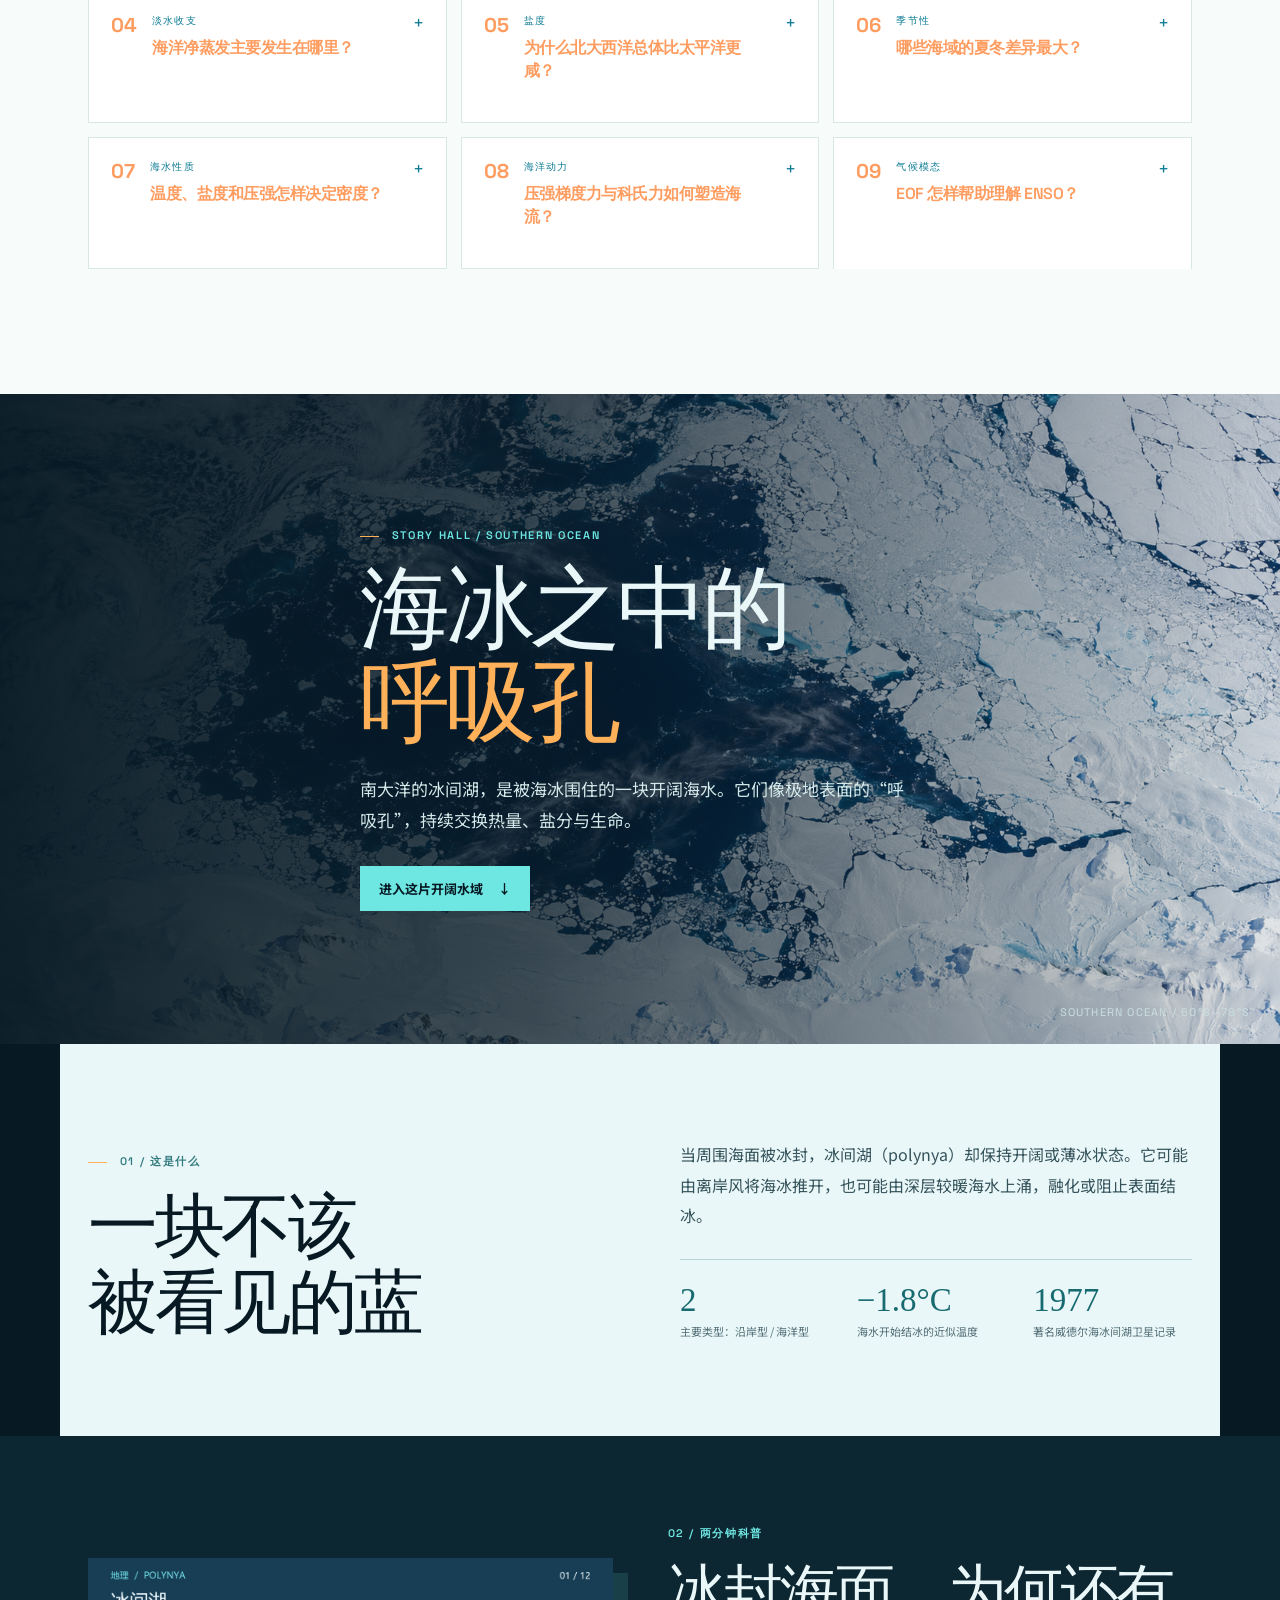
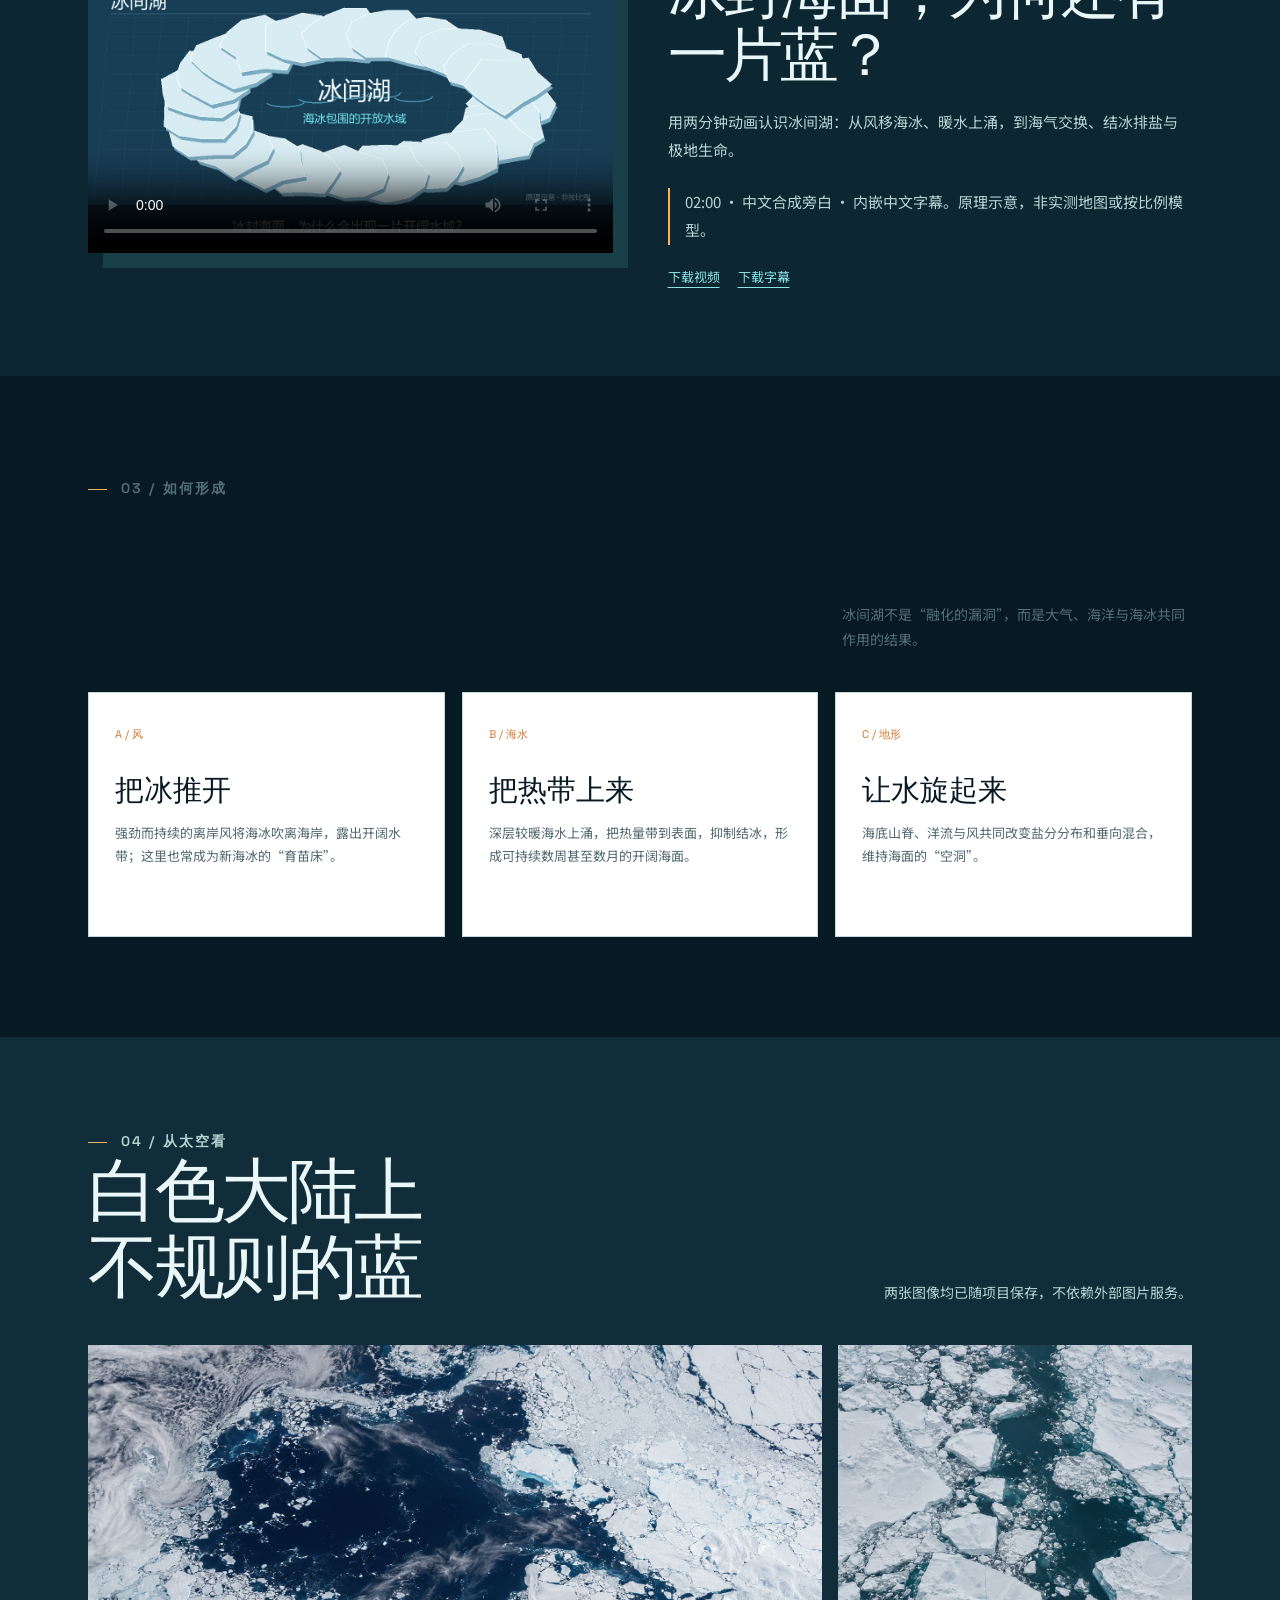
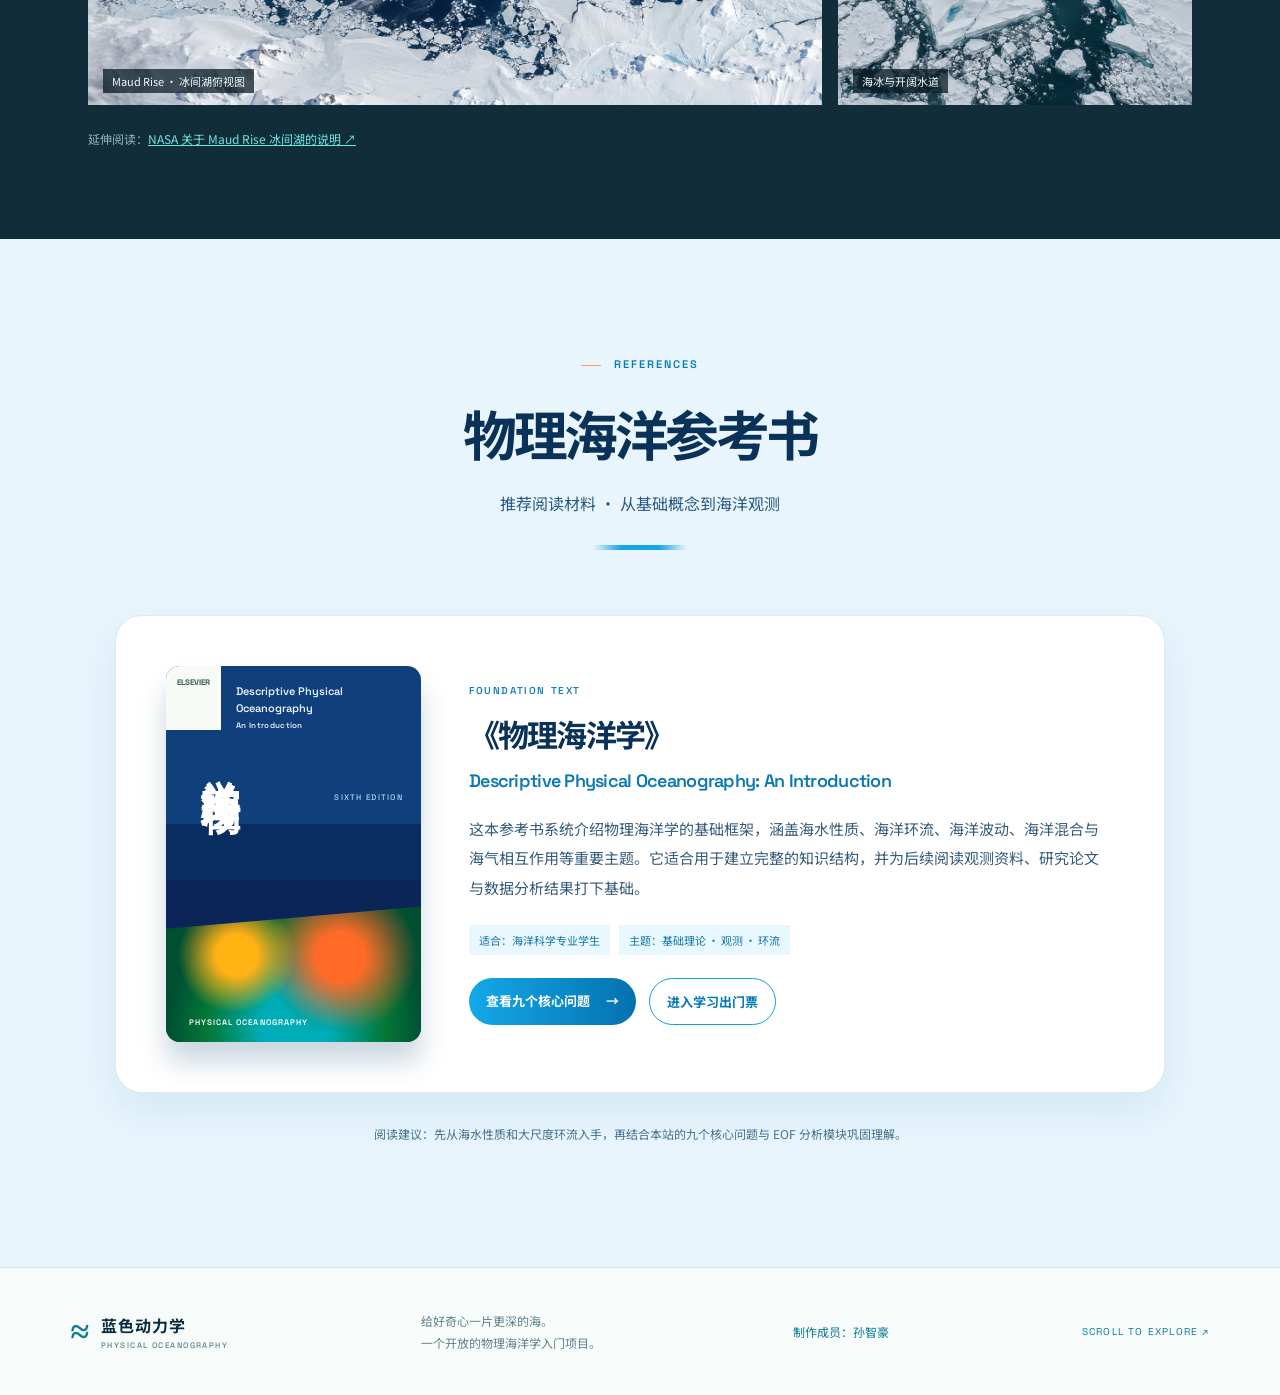
==== commit 7e89692e: "Replace story video with polynya explainer" ====
--- a/index.html
+++ b/index.html
@@ -15,7 +15,7 @@
   <header class="topbar">
     <a class="brand" href="#top"><span class="brand-mark">≈</span><span>蓝色动力学<small>PHYSICAL OCEANOGRAPHY</small></span></a>
     <nav>
-      <a href="#explore">知识地图</a><a href="#references">参考书目</a><a href="#questions">九问</a><a href="#eof">EOF 分析</a><a href="#story">故事会</a><a href="#ticket">出门票</a>
+      <a href="#explore">知识地图</a><a href="#references">参考书目</a><a href="#questions">九问</a><a href="#eof">EOF 分析</a><a href="#story">故事会</a><a href="#polynya-film">科普视频</a><a href="#ticket">出门票</a>
     </nav>
     <div class="header-actions"><a class="language-switch" href="en.html" lang="en">EN</a><a class="github" href="README.md">项目说明 <span>↗</span></a></div>
   </header>
@@ -61,7 +61,7 @@
     <section class="doc-figures section-wrap"><div class="answer-heading"><span>VISUAL EVIDENCE</span><small>来自学习文档的图像资料</small></div><div class="figure-grid"><figure><img src="assets/physical-oceanography-map.png" alt="物理海洋学知识框架图"><figcaption>物理海洋学知识框架：海水性质、动力学、环流、海气相互作用、波动与观测。</figcaption></figure><figure><img src="assets/ocean-scales.jpeg" alt="海洋现象的时间尺度与水平空间尺度图"><figcaption>海洋现象的时间尺度与水平空间尺度，从分子过程到气候变化。</figcaption></figure><figure><img src="assets/argo-ts-diagram.png" alt="Argo 温盐图，颜色表示压力"><figcaption>Argo T-S 图：横轴为实用盐度，纵轴为现场温度，颜色表示压力。</figcaption></figure><figure><img src="assets/geostrophic-balance.jpeg" alt="科氏力与压强梯度力地转平衡示意图"><figcaption>地转平衡示意：科氏力与压强梯度力方向相反并相互抵消。</figcaption></figure></div></section>
     <section id="eof" class="eof section-wrap"><div class="section-heading"><div><p class="eyebrow"><i></i> EOF ANALYSIS</p><h2>把海温异常，<br><em>分解成主导模态。</em></h2></div><p>经验正交函数（EOF）将一整片海域随时间变化的海表温度异常，压缩为少数空间模态和对应的时间系数（PC）。它是理解 ENSO 等气候信号的常用工具。</p></div><div class="eof-dashboard" data-mode="1"><div class="eof-toolbar"><div><span class="mini-label">TROPICAL PACIFIC · SST ANOMALY</span><h3 id="eofModeLabel">EOF 1 · 赤道太平洋增暖型</h3></div><div class="mode-switch" role="group" aria-label="选择 EOF 模态"><button class="eof-tab active" data-mode="1">EOF 1</button><button class="eof-tab" data-mode="2">EOF 2</button></div></div><div class="eof-kpis"><div><small>方差贡献</small><b id="eofVariance">48.6%</b><span>主导变化</span></div><div><small>对应时间系数</small><b id="eofPc">PC 1</b><span>年际振荡</span></div><div><small>典型联系</small><b id="eofSignal">ENSO</b><span>El Niño / La Niña</span></div></div><div class="eof-plots"><div class="eof-map"><div class="plot-head"><span>空间模态 / Spatial pattern</span><span class="legend"><i></i>冷异常 <i></i>暖异常</span></div><svg viewBox="0 0 620 260" role="img" aria-label="热带太平洋海表温度异常 EOF 空间模态示意图"><path class="land" d="M0 25H72l20 16 19 40-28 20L45 89 0 103zM620 24h-55l-18 35 19 29 54-18zM0 213l60-16 37 21 10 42H0zM620 190l-55 11-20 36h75z"/><path class="equator" d="M60 130H560"/><g class="cells"><rect x="104" y="64" width="64" height="64"/><rect x="170" y="64" width="64" height="64"/><rect x="236" y="64" width="64" height="64"/><rect x="302" y="64" width="64" height="64"/><rect x="368" y="64" width="64" height="64"/><rect x="434" y="64" width="64" height="64"/><rect x="104" y="130" width="64" height="64"/><rect x="170" y="130" width="64" height="64"/><rect x="236" y="130" width="64" height="64"/><rect x="302" y="130" width="64" height="64"/><rect x="368" y="130" width="64" height="64"/><rect x="434" y="130" width="64" height="64"/></g><text x="275" y="124">EQ. PACIFIC</text><text x="14" y="124">WEST</text><text x="550" y="124">EAST</text></svg><p id="eofMapCaption">暖异常集中在中东部赤道太平洋，可作为 El Niño 型海温变化的简化示意。</p></div><div class="eof-pc"><div class="plot-head"><span id="pcTitle">PC 1 时间系数 / 1982–2024</span><span class="pc-current" id="pcCurrent">+1.24 σ</span></div><svg viewBox="0 0 520 260" role="img" aria-label="EOF 主成分时间序列示意图"><path class="gridline" d="M20 48H500M20 130H500M20 212H500"/><path class="zero" d="M20 130H500"/><path class="pc-line" id="pcLine" d="M20 142 L35 130 50 143 65 102 80 118 95 156 110 170 125 140 140 118 155 70 170 96 185 136 200 164 215 125 230 106 245 144 260 180 275 165 290 142 305 84 320 72 335 110 350 138 365 165 380 145 395 90 410 63 425 99 440 117 455 48 470 65 485 104 500 88"/><text x="20" y="241">1982</text><text x="238" y="241">2003</text><text x="465" y="241">2024</text></svg><p id="pcCaption">正位相代表该空间型增强；负位相表示其反相状态。峰值年份可与 Niño3.4 指数一起解读。</p></div></div><div class="eof-insight"><b>如何解读</b><p>EOF 的符号可以整体翻转，重点不在正负颜色本身，而在空间结构与 PC 时间序列是否成对出现。方差贡献越高，说明该模态越能代表研究海域的主要变化；但仍应结合观测、季节性和物理过程，避免把统计模态直接等同于因果机制。</p></div></div></section>
     <section id="questions" class="questions section-wrap"><div class="section-heading"><div><p class="eyebrow"><i></i> NINE CORE QUESTIONS</p><h2>用九个问题，<br><em>建立海洋直觉。</em></h2></div><p>从混合层到 ENSO，这九个问题串起物理海洋学最常见的过程。先自己作答，再展开卡片核对思路。</p></div><div class="question-grid"><details class="question-card" open><summary><span class="question-no">01</span><span><em>混合层</em><b>风和冷却能把混合层搅多深？</b></span></summary><p>风搅拌常形成数十米到约百米的混合层；冬季表面冷却引起的对流可达数十至数百米，少数强深对流区可超过 1500 米。深度取决于风、热通量和原有层结。</p></details><details class="question-card"><summary><span class="question-no">02</span><span><em>温跃层</em><b>是什么维持着海洋温跃层？</b></span></summary><p>季节温跃层来自表层加热造成的稳定层结，与风搅拌和冷却对流相互竞争；永久温跃层还受向下热扩散、上升流、下沉和通风过程共同控制。</p></details><details class="question-card"><summary><span class="question-no">03</span><span><em>温盐结构</em><b>北太平洋副热带与副极地有什么不同？</b></span></summary><p>副热带表层通常温暖偏咸，永久温跃层明显，中层常有盐度极小值；副极地表层较冷较淡，盐跃层更强，夏季常可保留冬季冷水形成温度极小。</p></details><details class="question-card"><summary><span class="question-no">04</span><span><em>淡水收支</em><b>海洋净蒸发主要发生在哪里？</b></span></summary><p>净蒸发（E &gt; P）主要出现在南北半球干燥副热带和地中海、红海等强蒸发边缘海；赤道雨带与很多高纬海区则以净降水为主。</p></details><details class="question-card"><summary><span class="question-no">05</span><span><em>盐度</em><b>为什么北大西洋总体比太平洋更咸？</b></span></summary><p>关键是淡水收支与跨盆地输送不同。部分大西洋蒸发水汽被大气输送到太平洋，大西洋环流又将副热带咸水向北输送，地中海高盐出流也会影响中层。</p></details><details class="question-card"><summary><span class="question-no">06</span><span><em>季节性</em><b>哪些海域的夏冬差异最大？</b></span></summary><p>若看海表温度，中纬度年内变化通常较强，热带暖池和接近冰点的水域较弱。若看混合层深度，冬季冷却强、层结弱的海域变化则最明显。</p></details><details class="question-card"><summary><span class="question-no">07</span><span><em>海水性质</em><b>温度、盐度和压强怎样决定密度？</b></span></summary><p>海水越冷、越咸，密度通常越高；压强增大也会压缩海水并提高密度。位势温度把水团带回共同参考压力，剥离压缩造成的额外升温，便于比较真实热状态。</p></details><details class="question-card"><summary><span class="question-no">08</span><span><em>海洋动力</em><b>压强梯度力与科氏力如何塑造海流？</b></span></summary><p>大尺度、低摩擦海洋中，水平压强梯度力推动水流，科氏力使其偏转，二者接近平衡时形成地转流。北半球流向右偏，南半球流向左偏。</p></details><details class="question-card"><summary><span class="question-no">09</span><span><em>气候模态</em><b>EOF 怎样帮助理解 ENSO？</b></span></summary><p>EOF 将热带太平洋海温异常拆成少数空间型与时间系数。第一模态常表现为赤道太平洋的大范围同相海温变化，可与 Niño3.4 指数配合，用于追踪 ENSO 的强弱和演变。</p></details></div></section>
-    <section id="story" class="story"><div class="story-hero"><div class="story-wrap"><p class="story-kicker"><i></i> STORY HALL / SOUTHERN OCEAN</p><h2>海冰之中的<br><em>呼吸孔</em></h2><p>南大洋的冰间湖，是被海冰围住的一块开阔海水。它们像极地表面的“呼吸孔”，持续交换热量、盐分与生命。</p><a href="#story-explain" class="story-button">进入这片开阔水域 <span>↓</span></a></div><span class="story-coord">SOUTHERN OCEAN / 60°S—78°S</span></div><div id="story-explain" class="story-intro story-wrap"><div><p class="story-kicker"><i></i> 01 / 这是什么</p><h3>一块不该<br>被看见的蓝</h3></div><div class="story-copy"><p>当周围海面被冰封，冰间湖（polynya）却保持开阔或薄冰状态。它可能由离岸风将海冰推开，也可能由深层较暖海水上涌，融化或阻止表面结冰。</p><div class="story-stats"><div><b>2</b><span>主要类型：沿岸型 / 海洋型</span></div><div><b>−1.8°C</b><span>海水开始结冰的近似温度</span></div><div><b>1977</b><span>著名威德尔海冰间湖卫星记录</span></div></div></div></div><div class="story-dark"><div class="story-wrap story-media"><div class="story-video"><video controls preload="metadata" poster="assets/southern-ocean-polynya.png"><source src="https://landsat.gsfc.nasa.gov/wp-content/uploads/2024/04/LEAP_Antarctica.mp4" type="video/mp4">你的浏览器不支持视频播放。</video></div><div><p class="story-kicker"><i></i> 02 / NASA 影像记录</p><h3>真实的极夜观测影像</h3><p>NASA Landsat 通过极地扩展观测持续记录南极海冰、冰架与冰间湖。影像让我们看到，南大洋并非静止的白色背景，而是不断运动和交换的系统。</p><p class="story-note">来源：NASA / Landsat Extended Acquisitions of the Poles（LEAP）</p></div></div></div><div class="story-mechanism story-wrap"><div class="story-section-head"><div><p class="story-kicker"><i></i> 03 / 如何形成</p><h3>三股力量，<br>打开一扇海洋的窗</h3></div><p>冰间湖不是“融化的漏洞”，而是大气、海洋与海冰共同作用的结果。</p></div><div class="story-cards"><article><span>A / 风</span><h4>把冰推开</h4><p>强劲而持续的离岸风将海冰吹离海岸，露出开阔水带；这里也常成为新海冰的“育苗床”。</p></article><article><span>B / 海水</span><h4>把热带上来</h4><p>深层较暖海水上涌，把热量带到表面，抑制结冰，形成可持续数周甚至数月的开阔海面。</p></article><article><span>C / 地形</span><h4>让水旋起来</h4><p>海底山脊、洋流与风共同改变盐分分布和垂向混合，维持海面的“空洞”。</p></article></div></div><div class="story-gallery"><div class="story-wrap"><div class="story-section-head"><div><p class="story-kicker"><i></i> 04 / 从太空看</p><h3>白色大陆上<br>不规则的蓝</h3></div><p>两张图像均已随项目保存，不依赖外部图片服务。</p></div><div class="story-gallery-grid"><figure class="story-large"><img src="assets/southern-ocean-polynya.png" alt="南大洋冰间湖卫星风格俯视图"><figcaption>Maud Rise · 冰间湖俯视图</figcaption></figure><figure><img src="assets/southern-ocean-sea-ice.png" alt="南极海冰与开阔水道"><figcaption>海冰与开阔水道</figcaption></figure></div><p class="story-source">延伸阅读：<a href="https://science.nasa.gov/earth/earth-observatory/deciphering-the-maud-rise-polynya-145069/" target="_blank" rel="noreferrer">NASA 关于 Maud Rise 冰间湖的说明 ↗</a></p></div></div></section>
+    <section id="story" class="story"><div class="story-hero"><div class="story-wrap"><p class="story-kicker"><i></i> STORY HALL / SOUTHERN OCEAN</p><h2>海冰之中的<br><em>呼吸孔</em></h2><p>南大洋的冰间湖，是被海冰围住的一块开阔海水。它们像极地表面的“呼吸孔”，持续交换热量、盐分与生命。</p><a href="#story-explain" class="story-button">进入这片开阔水域 <span>↓</span></a></div><span class="story-coord">SOUTHERN OCEAN / 60°S—78°S</span></div><div id="story-explain" class="story-intro story-wrap"><div><p class="story-kicker"><i></i> 01 / 这是什么</p><h3>一块不该<br>被看见的蓝</h3></div><div class="story-copy"><p>当周围海面被冰封，冰间湖（polynya）却保持开阔或薄冰状态。它可能由离岸风将海冰推开，也可能由深层较暖海水上涌，融化或阻止表面结冰。</p><div class="story-stats"><div><b>2</b><span>主要类型：沿岸型 / 海洋型</span></div><div><b>−1.8°C</b><span>海水开始结冰的近似温度</span></div><div><b>1977</b><span>著名威德尔海冰间湖卫星记录</span></div></div></div></div><div id="polynya-film" class="story-dark"><div class="story-wrap story-media"><div class="story-video"><video controls playsinline preload="metadata" poster="assets/polynya-video-poster.jpg" aria-label="冰间湖：两分钟科普"><source src="assets/polynya-explained.mp4" type="video/mp4"><track kind="captions" src="assets/polynya-zh.vtt" srclang="zh" label="中文"></video></div><div><p class="story-kicker">02 / 两分钟科普</p><h3>冰封海面，为何还有一片蓝？</h3><p>用两分钟动画认识冰间湖：从风移海冰、暖水上涌，到海气交换、结冰排盐与极地生命。</p><p class="story-note">02:00 · 中文合成旁白 · 内嵌中文字幕。原理示意，非实测地图或按比例模型。</p><div class="film-footer"><div><a href="assets/polynya-explained.mp4" download>下载视频</a><a href="assets/polynya-zh.srt" download>下载字幕</a></div></div></div></div></div><div class="story-mechanism story-wrap"><div class="story-section-head"><div><p class="story-kicker"><i></i> 03 / 如何形成</p><h3>三股力量，<br>打开一扇海洋的窗</h3></div><p>冰间湖不是“融化的漏洞”，而是大气、海洋与海冰共同作用的结果。</p></div><div class="story-cards"><article><span>A / 风</span><h4>把冰推开</h4><p>强劲而持续的离岸风将海冰吹离海岸，露出开阔水带；这里也常成为新海冰的“育苗床”。</p></article><article><span>B / 海水</span><h4>把热带上来</h4><p>深层较暖海水上涌，把热量带到表面，抑制结冰，形成可持续数周甚至数月的开阔海面。</p></article><article><span>C / 地形</span><h4>让水旋起来</h4><p>海底山脊、洋流与风共同改变盐分分布和垂向混合，维持海面的“空洞”。</p></article></div></div><div class="story-gallery"><div class="story-wrap"><div class="story-section-head"><div><p class="story-kicker"><i></i> 04 / 从太空看</p><h3>白色大陆上<br>不规则的蓝</h3></div><p>两张图像均已随项目保存，不依赖外部图片服务。</p></div><div class="story-gallery-grid"><figure class="story-large"><img src="assets/southern-ocean-polynya.png" alt="南大洋冰间湖卫星风格俯视图"><figcaption>Maud Rise · 冰间湖俯视图</figcaption></figure><figure><img src="assets/southern-ocean-sea-ice.png" alt="南极海冰与开阔水道"><figcaption>海冰与开阔水道</figcaption></figure></div><p class="story-source">延伸阅读：<a href="https://science.nasa.gov/earth/earth-observatory/deciphering-the-maud-rise-polynya-145069/" target="_blank" rel="noreferrer">NASA 关于 Maud Rise 冰间湖的说明 ↗</a></p></div></div></section>
     <section id="textbook" class="textbook section-wrap"><div class="section-heading"><div><p class="eyebrow"><i></i> TEXTBOOK READING</p><h2>把教材内容，<br><em>读成自己的海洋语言。</em></h2></div><p>这里按物理海洋学的学习主线整理教材章节、关键词与公式提示。可将具体教材的页码、图表和课堂笔记继续补充到相应章节。</p></div><div class="textbook-layout"><aside class="textbook-index"><p>CHAPTERS</p><a href="#chapter-01"><span>01</span> 海洋与海水</a><a href="#chapter-02"><span>02</span> 海洋动力学</a><a href="#chapter-03"><span>03</span> 海洋环流</a><a href="#chapter-04"><span>04</span> 波浪与潮汐</a><a href="#chapter-05"><span>05</span> 气候与变化</a><small>教材笔记 · 可持续补充</small></aside><div class="textbook-content"><details id="chapter-01" open><summary><span>01</span><b>海洋与海水</b><em>Seawater properties</em></summary><div class="chapter-body"><p>教材从温度、盐度、压强和密度开始。它们决定海水的分层稳定性，也决定水团会停留在表层、下沉到深海，或沿等密度面输送。</p><div class="chapter-tags"><span>温度 T</span><span>盐度 S</span><span>密度 ρ</span><span>位势温度 θ</span></div><p class="chapter-tip"><b>阅读提示：</b>比较不同深度的海水时，应注意压强造成的压缩增温；位势温度能更公平地比较水团真实的热状态。</p></div></details><details id="chapter-02"><summary><span>02</span><b>海洋动力学</b><em>Ocean dynamics</em></summary><div class="chapter-body"><p>海水运动由压强梯度力、科氏力、摩擦力和重力共同控制。在大尺度、低摩擦海洋中，压强梯度力与科氏力近似平衡，形成地转流。</p><div class="formula-strip">f k × u ≈ −(1/ρ)∇p</div><p class="chapter-tip"><b>阅读提示：</b>北半球的地转流使低压位于流向左侧；南半球则相反。</p></div></details><details id="chapter-03"><summary><span>03</span><b>海洋环流</b><em>Ocean circulation</em></summary><div class="chapter-body"><p>风驱动环流主要影响上层海洋；温盐差异驱动的深层环流连接各大洋。二者一起输送热量、盐分、碳和营养盐，是全球气候系统的重要组成。</p><div class="chapter-tags"><span>Ekman 输送</span><span>西边界流</span><span>热盐环流</span><span>深水形成</span></div><p class="chapter-tip"><b>阅读提示：</b>将表层风、海平面高度和深层密度结构放在一起看，能更好理解环流的三维形态。</p></div></details><details id="chapter-04"><summary><span>04</span><b>波浪与潮汐</b><em>Waves and tides</em></summary><div class="chapter-body"><p>波浪主要传递能量而非水体本身；潮汐则由月球和太阳的引潮力驱动。内波、惯性波和孤立波可以在海洋内部传递显著能量。</p><div class="chapter-tags"><span>风浪</span><span>潮汐</span><span>内波</span><span>惯性振荡</span></div><p class="chapter-tip"><b>阅读提示：</b>区分“水粒子的轨迹”和“波形传播方向”，是理解波动问题的关键。</p></div></details><details id="chapter-05"><summary><span>05</span><b>气候与变化</b><em>Climate variability</em></summary><div class="chapter-body"><p>海洋储存和再分配热量，因此参与从天气到年代际变化的多个时间尺度。ENSO 是热带太平洋海气耦合的重要模式；EOF 分析可帮助从海温异常场中提取主要变化结构。</p><div class="chapter-tags"><span>ENSO</span><span>EOF</span><span>海气耦合</span><span>海平面</span></div><p class="chapter-tip"><b>阅读提示：</b>统计模态描述数据中最主要的变化，但还需结合风场、热通量和环流来解释其物理原因。</p></div></details></div></div></section>
     <section id="references" class="references"><div class="section-wrap"><div class="reference-title"><p class="eyebrow"><i></i> REFERENCES</p><h2>物理海洋参考书</h2><p>推荐阅读材料 · 从基础概念到海洋观测</p><span></span></div><article class="reference-card"><div class="book-cover" aria-label="物理海洋学参考书封面视觉"><div class="book-publisher">ELSEVIER</div><div class="book-band">Descriptive Physical Oceanography<br><small>An Introduction</small></div><div class="book-cn">物理海洋学</div><div class="book-edition">SIXTH EDITION</div><div class="book-ocean"></div><div class="book-foot">PHYSICAL OCEANOGRAPHY</div></div><div class="reference-copy"><p class="reference-label">FOUNDATION TEXT</p><h3>《物理海洋学》</h3><h4>Descriptive Physical Oceanography: An Introduction</h4><p>这本参考书系统介绍物理海洋学的基础框架，涵盖海水性质、海洋环流、海洋波动、海洋混合与海气相互作用等重要主题。它适合用于建立完整的知识结构，并为后续阅读观测资料、研究论文与数据分析结果打下基础。</p><div class="reference-meta"><span>适合：海洋科学专业学生</span><span>主题：基础理论 · 观测 · 环流</span></div><div class="reference-actions"><a class="reference-primary" href="#questions">查看九个核心问题 <span>→</span></a><a class="reference-secondary" href="#ticket">进入学习出门票</a></div></div></article><p class="reference-note">阅读建议：先从海水性质和大尺度环流入手，再结合本站的九个核心问题与 EOF 分析模块巩固理解。</p></div></section>
   </main>
--- a/styles.css
+++ b/styles.css
@@ -8,6 +8,8 @@
 .doc-figures{padding-top:25px;padding-bottom:120px}.doc-figures>.answer-heading{margin-bottom:20px}.figure-grid{display:grid;grid-template-columns:repeat(2,1fr);gap:18px}.figure-grid figure{margin:0;background:#fff;border:1px solid var(--line);overflow:hidden}.figure-grid img{width:100%;height:245px;display:block;object-fit:contain;background:#f4f9f8}.figure-grid figure:first-child img{object-fit:cover}.figure-grid figcaption{padding:14px 16px;color:var(--muted);font-size:12px;line-height:1.7}.figure-grid figure:hover img{transform:scale(1.025);transition:transform .35s ease}
 .questions{padding-top:125px;padding-bottom:125px}.question-grid{display:grid;grid-template-columns:repeat(3,1fr);gap:14px}.question-card{background:#fff;border:1px solid var(--line);padding:0;min-height:185px;transition:transform .25s ease,box-shadow .25s ease}.question-card:hover{transform:translateY(-3px);box-shadow:0 12px 26px #0f526013}.question-card summary{padding:22px 22px 16px;gap:15px;align-items:flex-start}.question-card summary:after{font-size:18px;line-height:1}.question-no{font:700 20px 'Space Grotesk';color:var(--orange);line-height:1.1}.question-card summary span:last-of-type{display:grid;gap:8px;padding-right:8px}.question-card em{font:500 10px 'Space Grotesk';font-style:normal;letter-spacing:.12em;color:var(--blue)}.question-card b{font-size:16px;line-height:1.45;letter-spacing:-.03em}.question-card p{margin:0 22px 21px 57px;font-size:12px;line-height:1.8;color:var(--muted)}.question-card:not([open]){min-height:132px}.question-card:not([open]) summary{padding-bottom:22px}@media(max-width:800px){.questions{padding-top:80px;padding-bottom:80px}.question-grid{grid-template-columns:1fr}.question-card{min-height:auto}.question-card p{margin-left:22px}}
 .credit{font-size:12px;color:var(--blue);white-space:nowrap}.header-actions{display:flex;align-items:center;gap:10px}.language-switch{font:600 11px 'Space Grotesk';letter-spacing:.08em;color:var(--blue);text-decoration:none;padding:9px 10px;border:1px solid var(--line);border-radius:4px}.language-switch:hover{background:#e5f4f1}
+#polynya-film{scroll-margin-top:80px}#polynya-film .story-video{aspect-ratio:16/9}#polynya-film video{object-fit:contain}
+.polynya-film{padding:90px 0;background:#102d3b;color:#eaf7f8;scroll-margin-top:80px}.polynya-film .eyebrow{color:#79dbe3}.polynya-film h2{font-size:clamp(28px,4vw,46px);line-height:1.25;margin:20px 0}.film-intro{max-width:760px;line-height:1.9;color:#b9d5df;margin-bottom:30px}.polynya-film video{display:block;width:100%;aspect-ratio:16/9;object-fit:contain;background:#091c27;border:1px solid #44616e;border-radius:14px}.film-footer{display:flex;justify-content:space-between;gap:24px;align-items:center;margin-top:22px}.film-footer p{font-size:12px;line-height:1.8;color:#b9d5df}.film-footer>div{display:flex;flex-wrap:wrap;gap:18px}.film-footer a{color:#8be3e8;font-size:13px;text-underline-offset:5px}.film-footer a:focus-visible{outline:2px solid #8be3e8;outline-offset:5px}@media(max-width:800px){.polynya-film{padding:60px 0}.film-footer{display:block}.film-footer>div{margin-top:18px}}
 .textbook{padding-top:125px;padding-bottom:125px;background:#f8fbfa}.textbook-layout{display:grid;grid-template-columns:255px 1fr;border-top:1px solid var(--line);border-bottom:1px solid var(--line)}.textbook-index{padding:29px 25px 28px 0;border-right:1px solid var(--line)}.textbook-index p{font:600 10px 'Space Grotesk';letter-spacing:.14em;color:var(--blue);margin:0 0 18px}.textbook-index a{display:flex;gap:12px;padding:10px 0;color:var(--ink);text-decoration:none;font-size:13px;border-bottom:1px solid #e6f0ee}.textbook-index a:hover{color:var(--blue)}.textbook-index a span{font:600 11px 'Space Grotesk';color:var(--orange)}.textbook-index small{display:block;font-size:11px;color:var(--muted);margin-top:25px}.textbook-content{padding:0 0 0 34px}.textbook-content details{padding:22px 0;border-bottom:1px solid var(--line)}.textbook-content details:last-child{border-bottom:0}.textbook-content summary{display:grid;grid-template-columns:43px 1fr auto;align-items:baseline;gap:12px;font-size:17px}.textbook-content summary:after{display:none}.textbook-content summary span{font:600 12px 'Space Grotesk';color:var(--orange)}.textbook-content summary b{letter-spacing:-.03em}.textbook-content summary em{font:11px 'Space Grotesk';color:var(--muted);letter-spacing:.05em}.chapter-body{padding:13px 0 0 55px}.chapter-body>p{font-size:13px;line-height:1.85;color:var(--muted);margin:0;max-width:720px}.chapter-tags{display:flex;flex-wrap:wrap;gap:7px;margin:15px 0}.chapter-tags span{font-size:11px;color:#277b76;background:#daf1ed;padding:5px 8px}.chapter-tip{border-left:2px solid var(--orange);padding-left:13px;margin-top:16px!important}.chapter-tip b{color:var(--ink)}.formula-strip{display:inline-block;margin:15px 0;color:#075a71;background:#e1f1f0;padding:9px 13px;font:600 16px 'Space Grotesk'}@media(max-width:800px){.textbook{padding-top:80px;padding-bottom:80px}.textbook-layout{grid-template-columns:1fr}.textbook-index{padding:22px 0;border-right:0;border-bottom:1px solid var(--line)}.textbook-index a{display:inline-flex;margin-right:14px;border:0}.textbook-content{padding-left:0}.textbook-content summary{grid-template-columns:32px 1fr}.textbook-content summary em{display:none}.chapter-body{padding-left:0}}
 .story{background:#071923;color:#eaf7f8}.story-wrap{max-width:1160px;margin:auto;padding-left:28px;padding-right:28px}.story-hero{min-height:650px;position:relative;display:flex;align-items:center;background:linear-gradient(90deg,rgba(7,25,35,.96) 0%,rgba(7,25,35,.75) 42%,rgba(7,25,35,.1) 100%),url('assets/southern-ocean-polynya.png') center/cover}.story-kicker{font:600 11px 'Space Grotesk';letter-spacing:.15em;color:#6ee6e1;margin:0 0 20px}.story-kicker i{display:inline-block;width:19px;height:1px;background:#ffb15a;vertical-align:middle;margin-right:8px}.story-hero h2,.story h3{font-family:Georgia,'Times New Roman',serif;font-weight:400;letter-spacing:-.05em}.story-hero h2{font-size:clamp(52px,7vw,91px);line-height:1.05;margin:0 0 23px}.story-hero h2 em{font-style:normal;color:#ffb15a}.story-hero p:not(.story-kicker){font-size:17px;line-height:1.85;color:#d3e9e9;max-width:560px;margin:0 0 30px}.story-button{display:inline-block;background:#6ee6e1;color:#071923;text-decoration:none;padding:13px 19px;font-size:13px;font-weight:700}.story-button span{margin-left:12px}.story-coord{position:absolute;right:30px;bottom:25px;font:11px 'Space Grotesk';letter-spacing:.11em;color:#cbe0e1}.story-intro{background:#eaf7f8;color:#071923;padding-top:95px;padding-bottom:95px;display:grid;grid-template-columns:1fr 1fr;gap:80px;align-items:end}.story-intro .story-kicker{color:#337b80}.story-intro h3,.story-section-head h3{font-size:clamp(42px,5.5vw,70px);line-height:1.08;margin:0}.story-copy{font-size:16px;color:#35535b}.story-copy>p{line-height:1.9;margin:0}.story-stats{border-top:1px solid #b8d1d1;margin-top:29px;padding-top:22px;display:grid;grid-template-columns:repeat(3,1fr);gap:18px}.story-stats b{display:block;color:#176b70;font:400 33px Georgia}.story-stats span{display:block;font-size:11px;color:#547078;line-height:1.55;margin-top:4px}.story-dark{background:#0c2632;padding:90px 0}.story-media{display:grid;grid-template-columns:1fr 1fr;gap:55px;align-items:center}.story-video{aspect-ratio:16/10;background:#051116;box-shadow:15px 15px 0 #6ee6e122}.story-video video{width:100%;height:100%;display:block;object-fit:cover}.story-dark h3{font-size:clamp(37px,4.6vw,62px);line-height:1.08;margin:0 0 20px}.story-dark p:not(.story-kicker){color:#b8d3d4;line-height:1.9;font-size:15px}.story-dark .story-note{font-size:12px;color:#d6e5df;border-left:2px solid #ffb15a;padding-left:15px;margin-top:23px}.story-mechanism{color:#071923;padding-top:100px;padding-bottom:100px}.story-section-head{display:flex;justify-content:space-between;align-items:end;gap:40px;margin-bottom:40px}.story-section-head p{max-width:350px;color:#557078;font-size:14px;line-height:1.8;margin:0}.story-cards{display:grid;grid-template-columns:repeat(3,1fr);gap:17px}.story-cards article{background:#fff;border:1px solid #c3d9d9;padding:26px;min-height:245px;transition:.25s}.story-cards article:hover{background:#e2f4f3;transform:translateY(-4px)}.story-cards span{font:11px 'Space Grotesk';color:#d27731}.story-cards h4{font:400 29px Georgia;margin:28px 0 10px}.story-cards p{font-size:13px;line-height:1.8;color:#506870;margin:0}.story-gallery{background:#102d39;padding:92px 0}.story-gallery .story-section-head h3{color:#eaf7f8}.story-gallery .story-section-head p{color:#b8d3d4}.story-gallery-grid{display:grid;grid-template-columns:1.35fr .65fr;gap:16px;height:360px}.story-gallery figure{position:relative;margin:0;overflow:hidden;background:#0a202c}.story-gallery img{width:100%;height:100%;display:block;object-fit:cover;filter:saturate(.82)}.story-gallery figcaption{position:absolute;left:15px;bottom:12px;background:#071923bb;padding:4px 9px;font-size:11px}.story-source{margin:25px 0 0;color:#8db6b8;font-size:12px}.story-source a{color:#6ee6e1}.story-source a:hover{text-decoration:underline}@media(max-width:800px){.story-wrap{padding-left:20px;padding-right:20px}.story-hero{min-height:600px}.story-hero h2{font-size:58px}.story-coord{left:20px;right:auto}.story-intro,.story-media{grid-template-columns:1fr;gap:35px;padding-top:70px;padding-bottom:70px}.story-stats{grid-template-columns:1fr 1fr}.story-dark,.story-mechanism,.story-gallery{padding-top:70px;padding-bottom:70px}.story-section-head{display:block}.story-section-head p{margin-top:23px}.story-cards{grid-template-columns:1fr}.story-gallery-grid{grid-template-columns:1fr;height:auto}.story-gallery figure{height:235px}.story-gallery .story-large{height:300px}}
 @media(max-width:800px){.doc-figures{padding-top:15px;padding-bottom:80px}.figure-grid{grid-template-columns:1fr}.figure-grid img{height:auto;min-height:170px}}
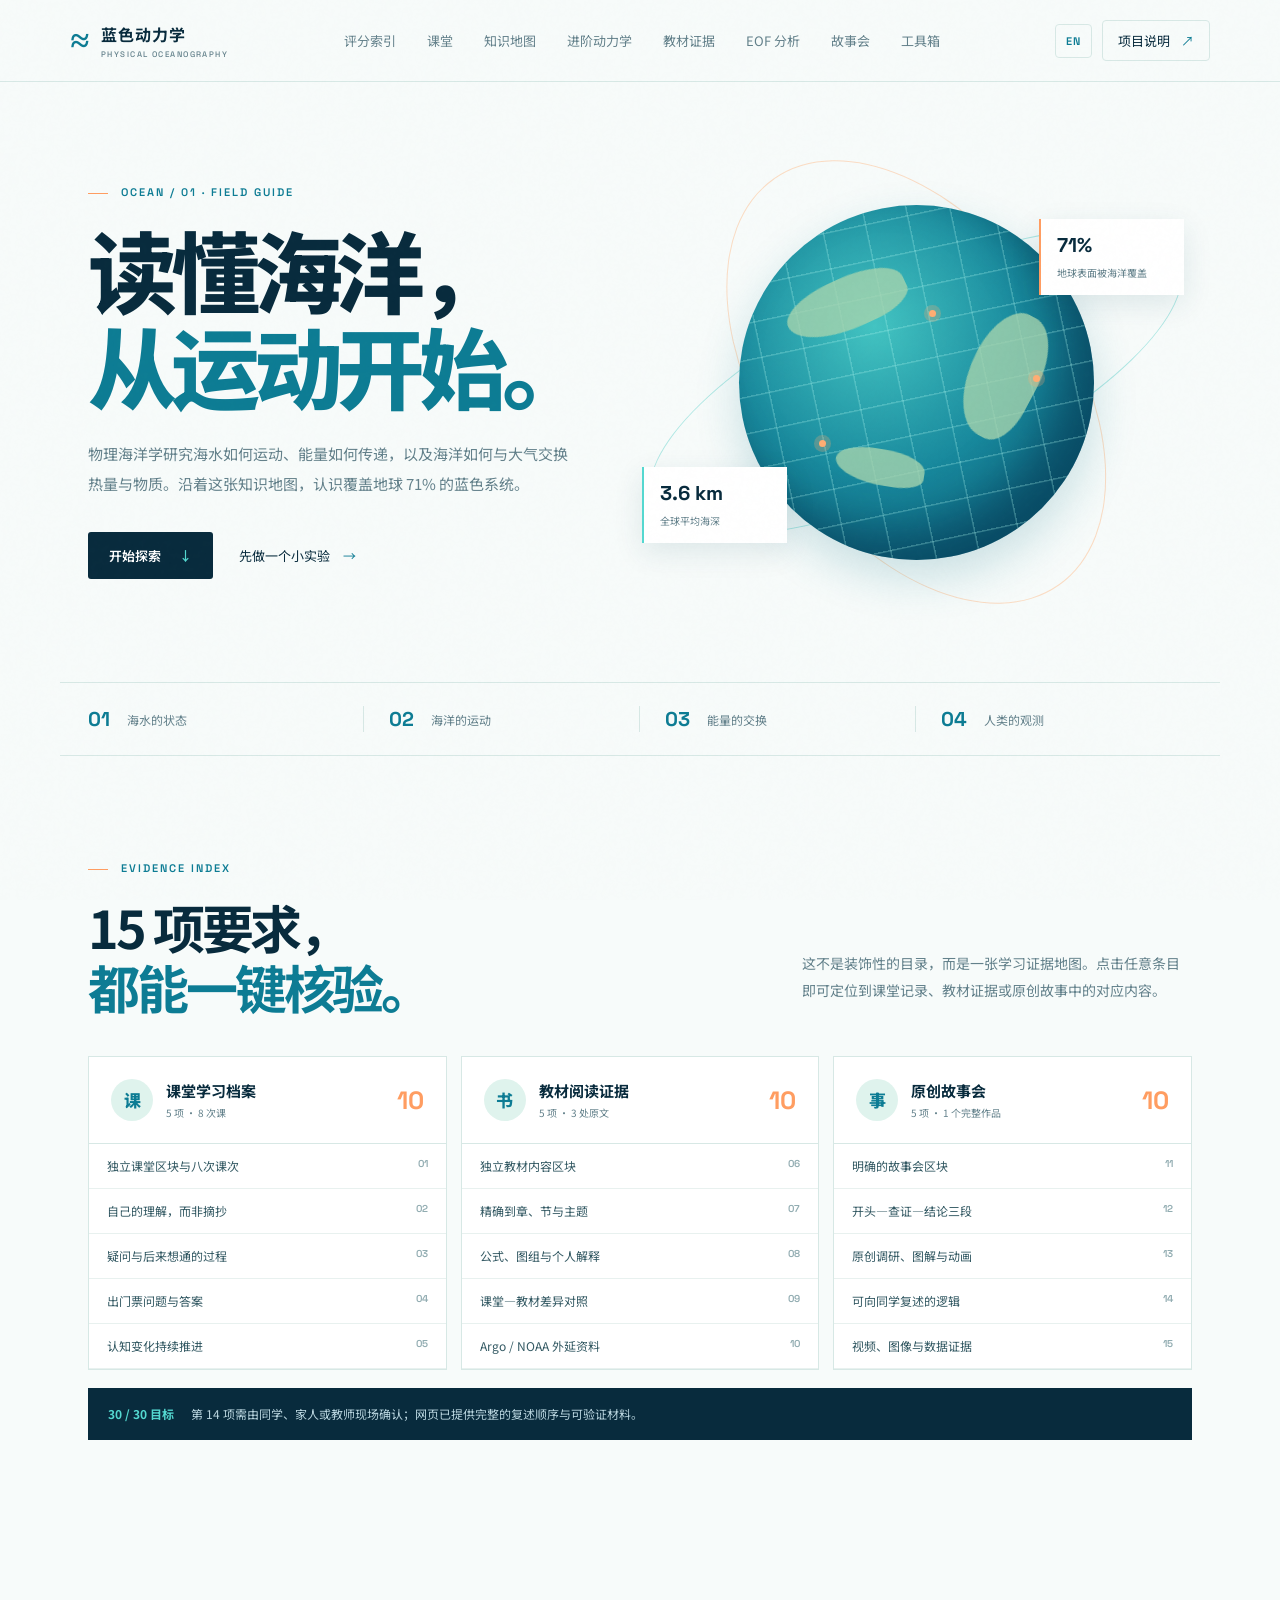
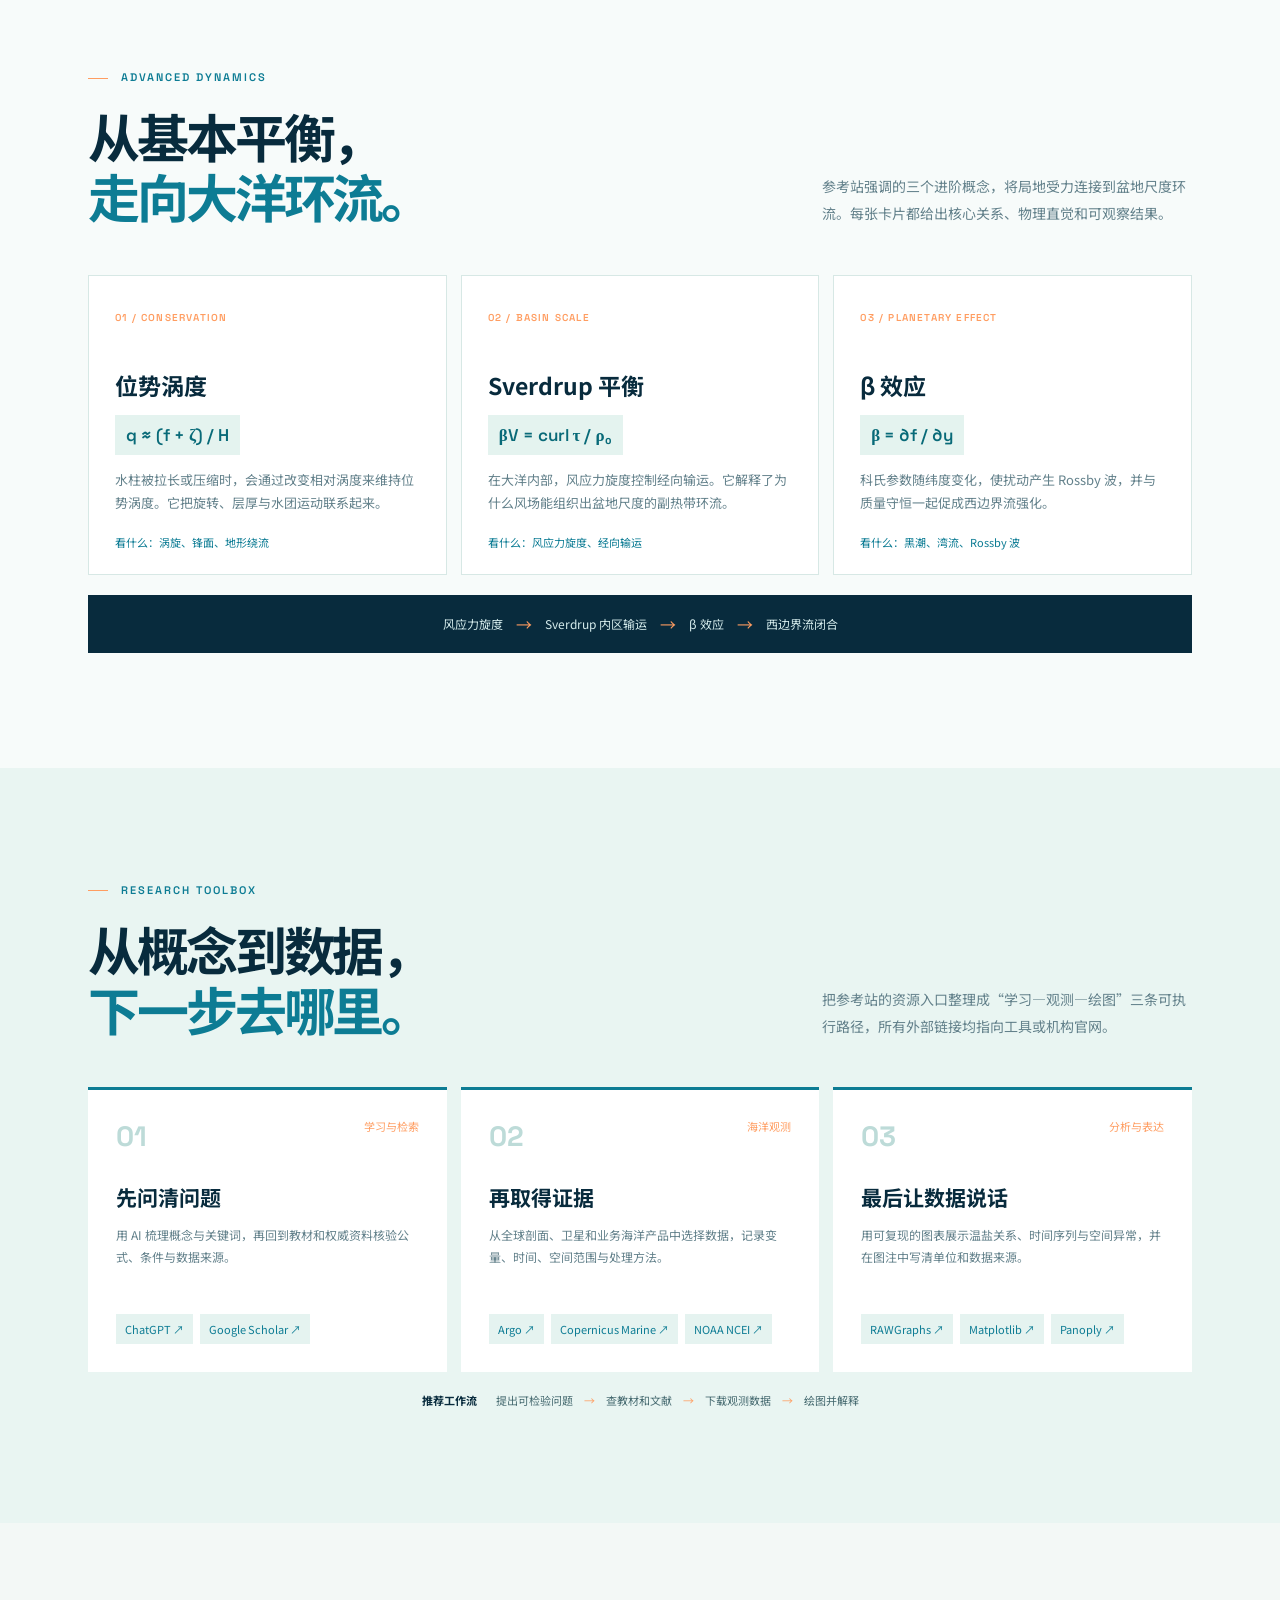
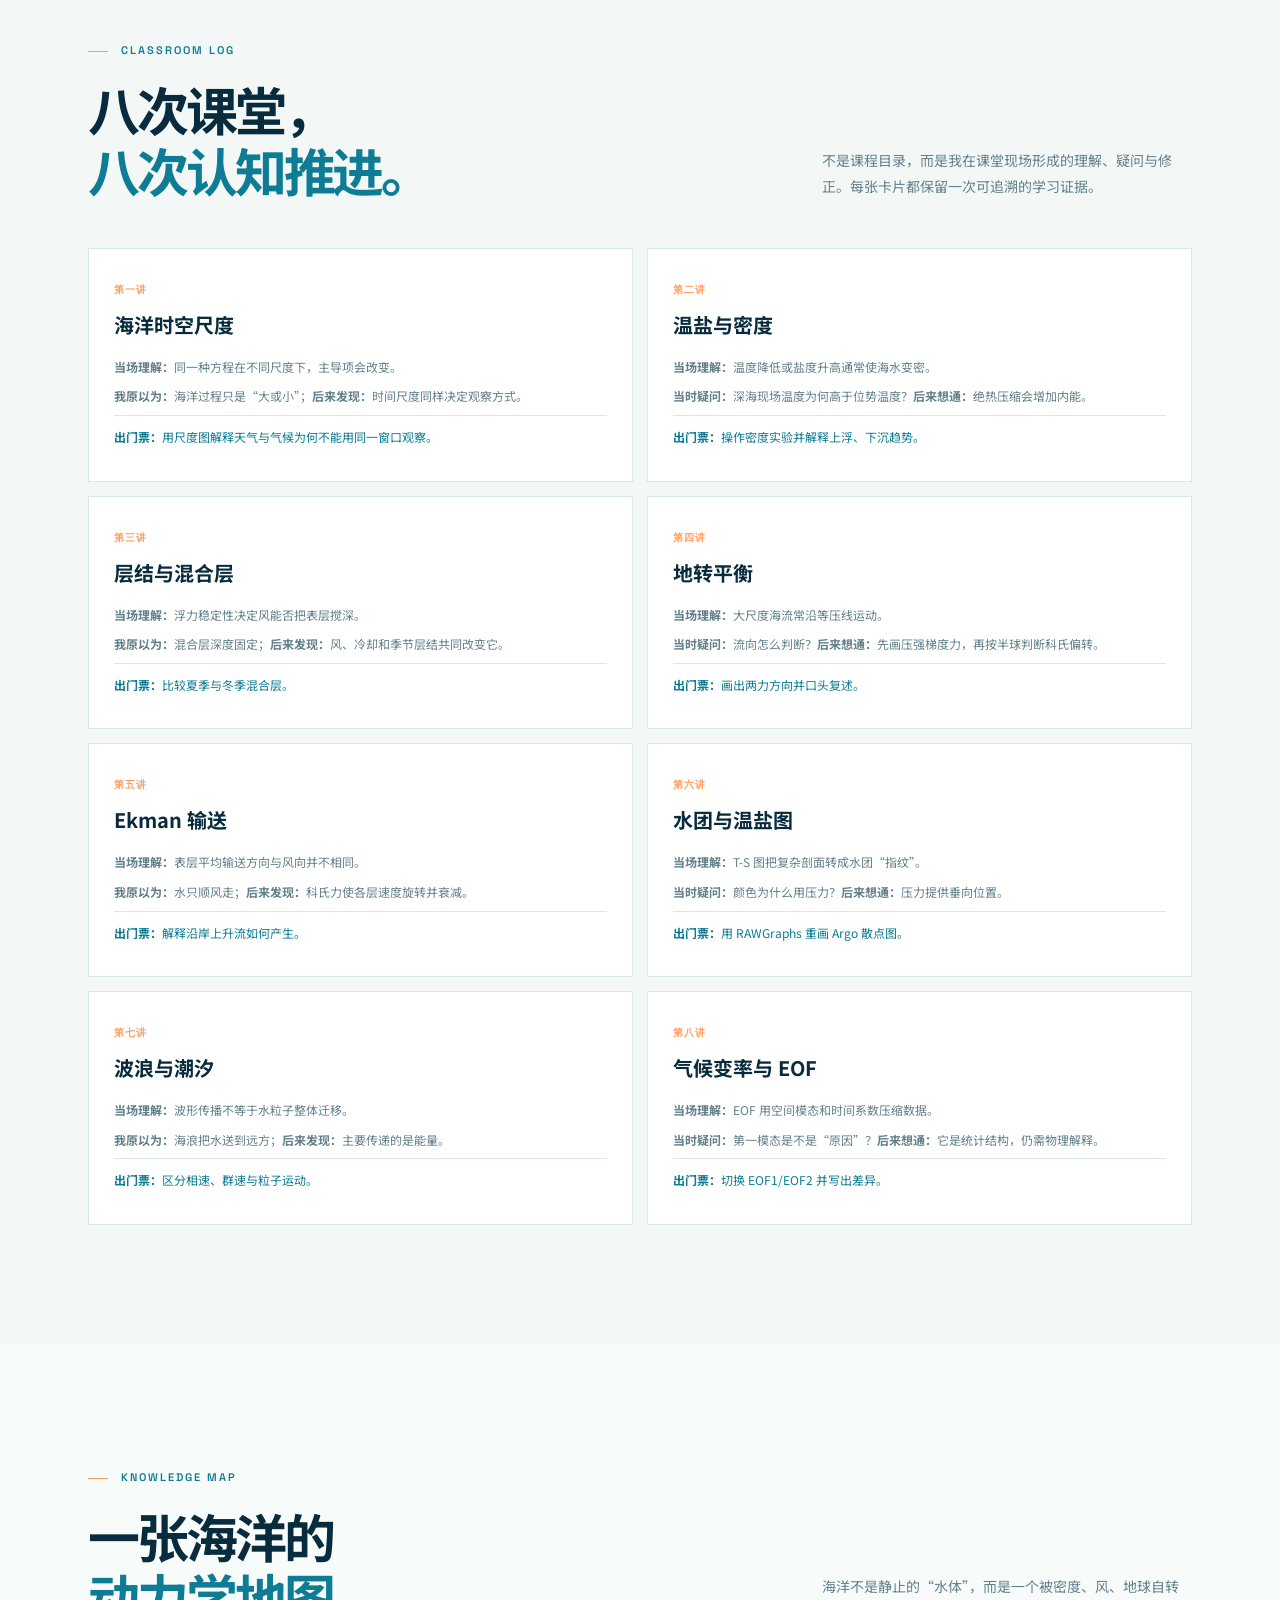
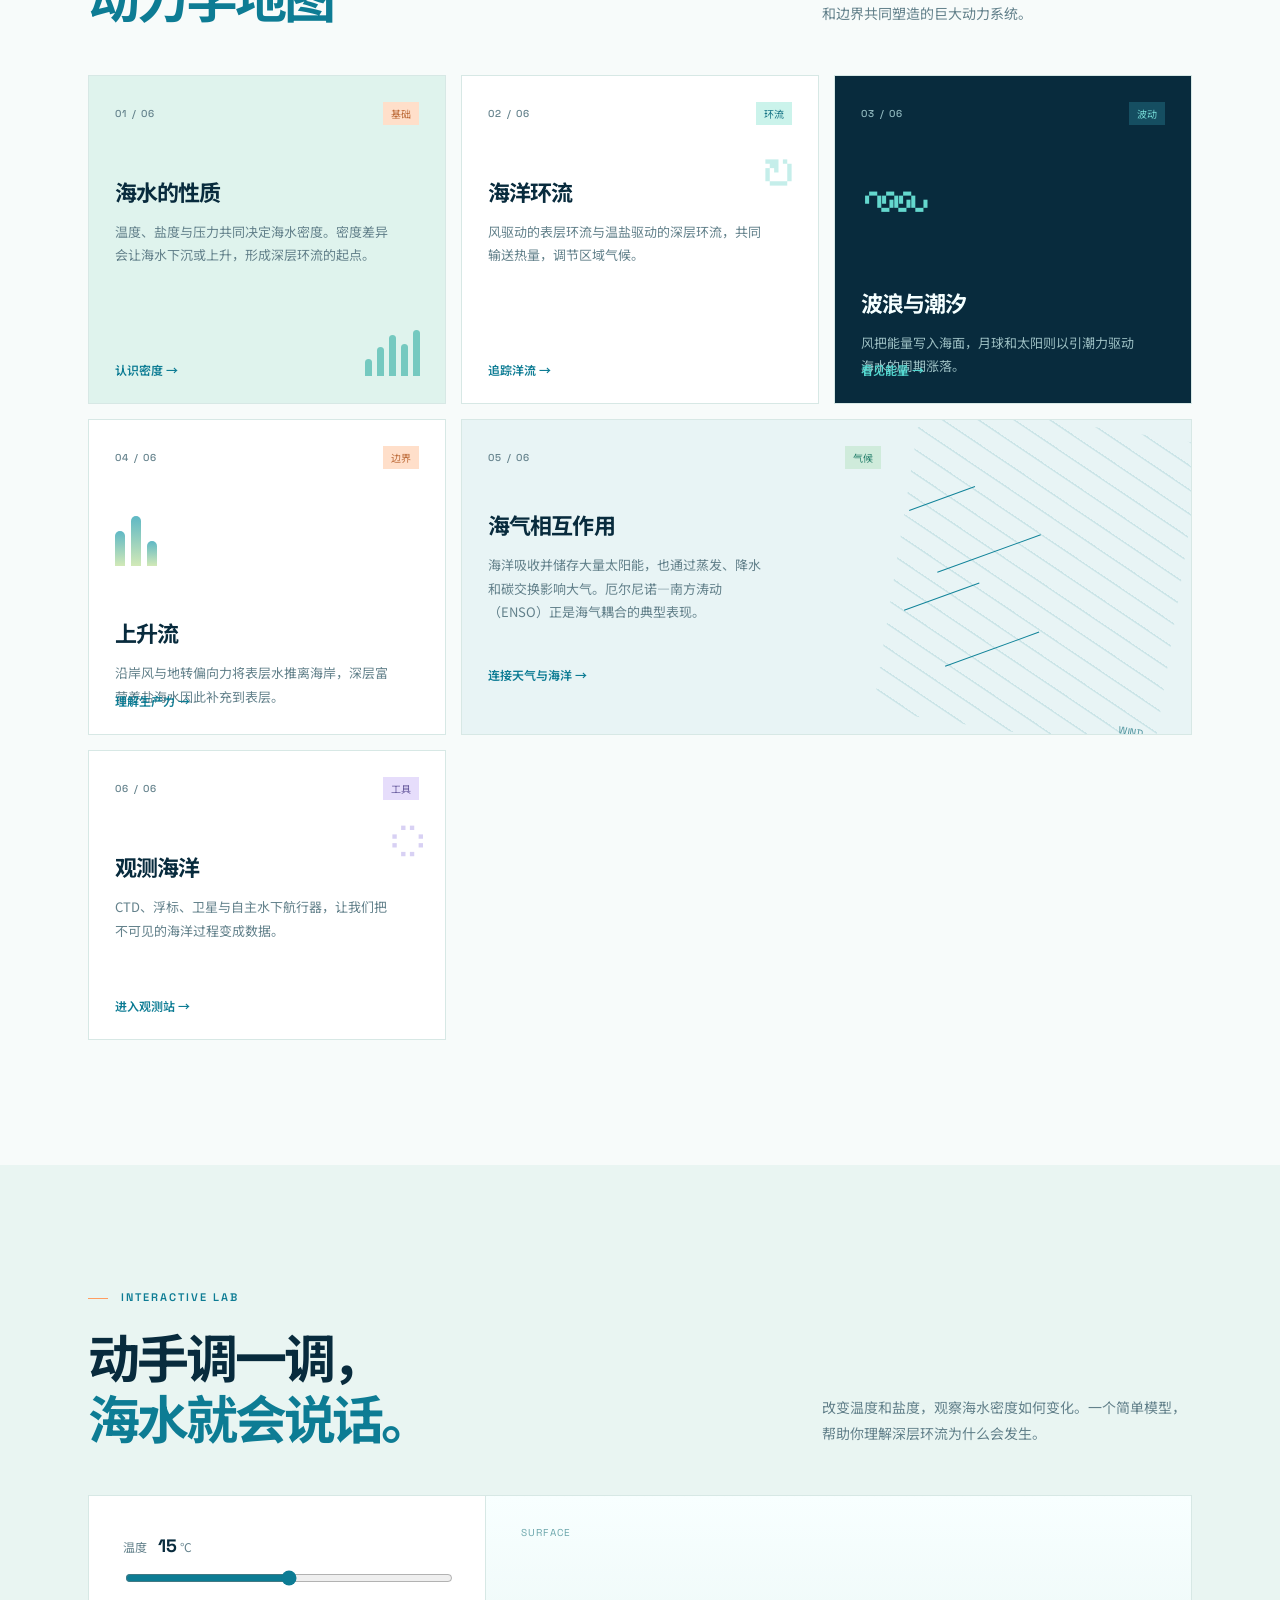
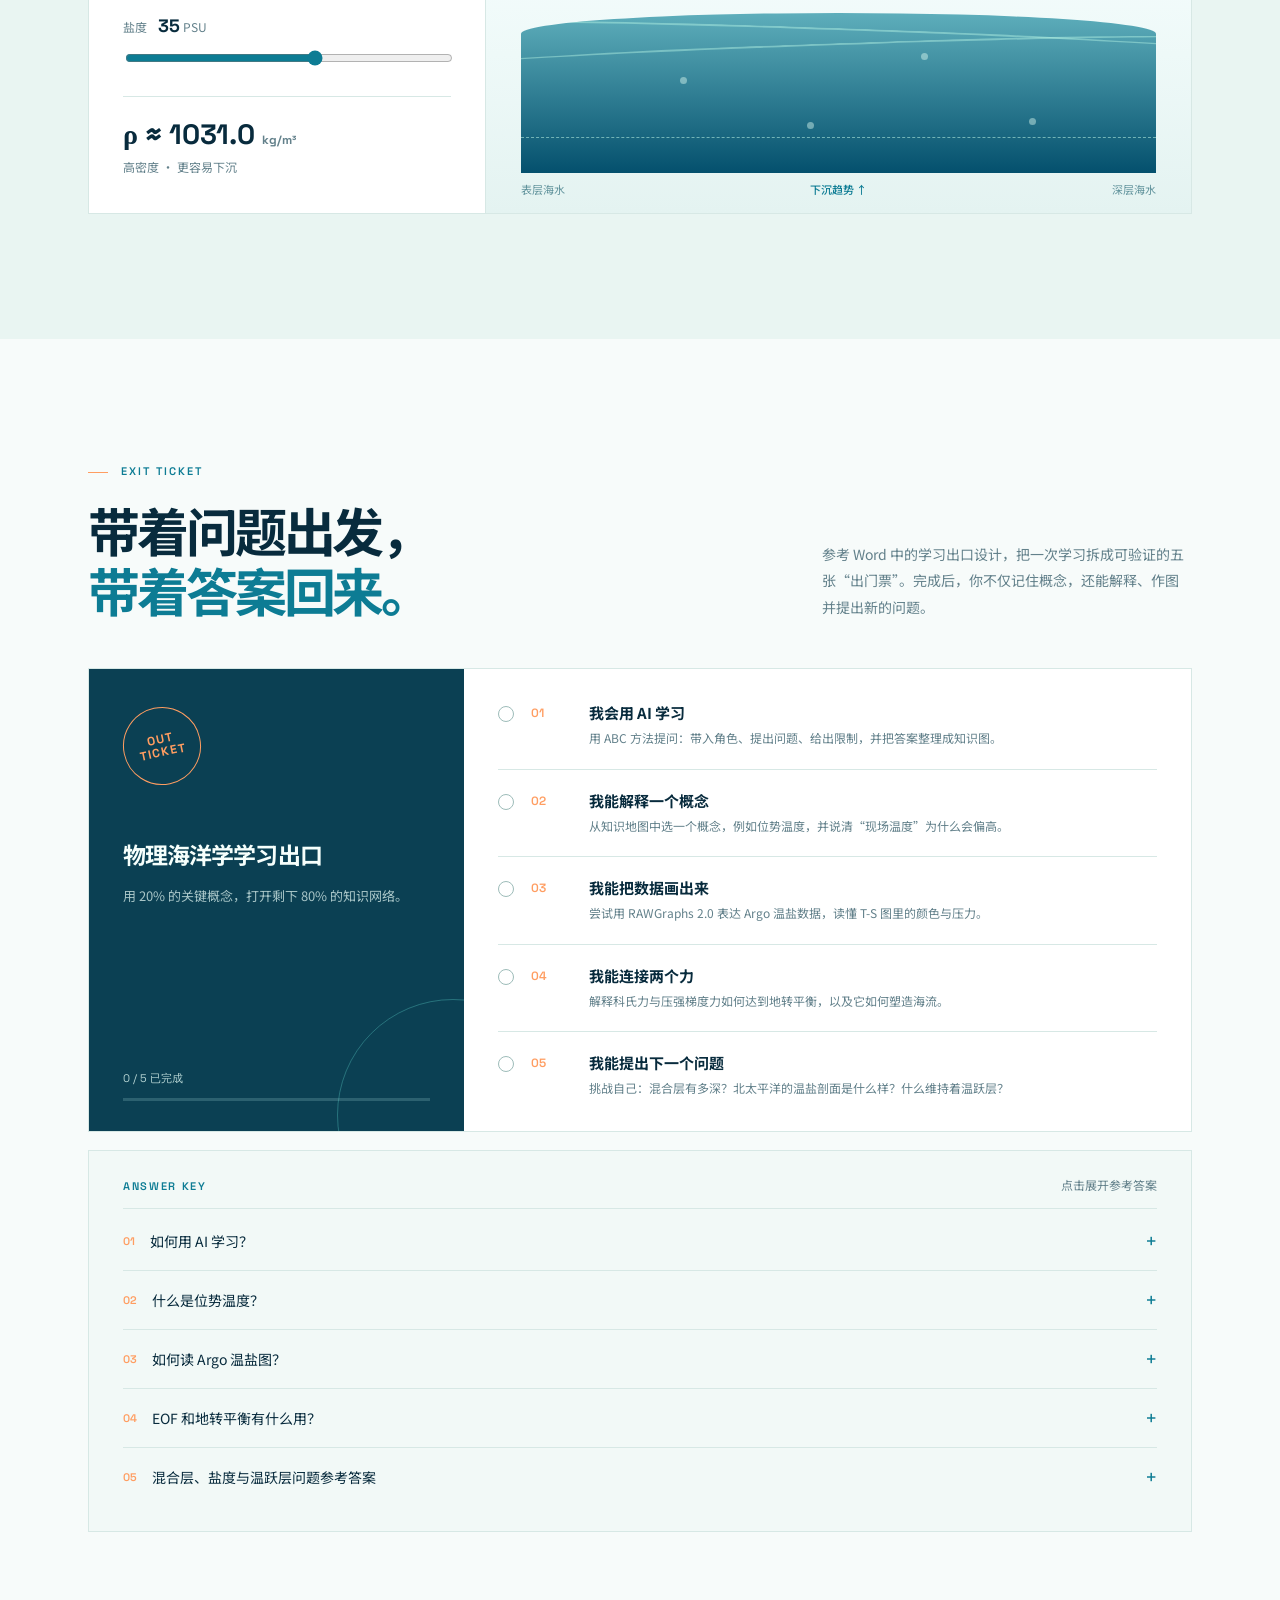
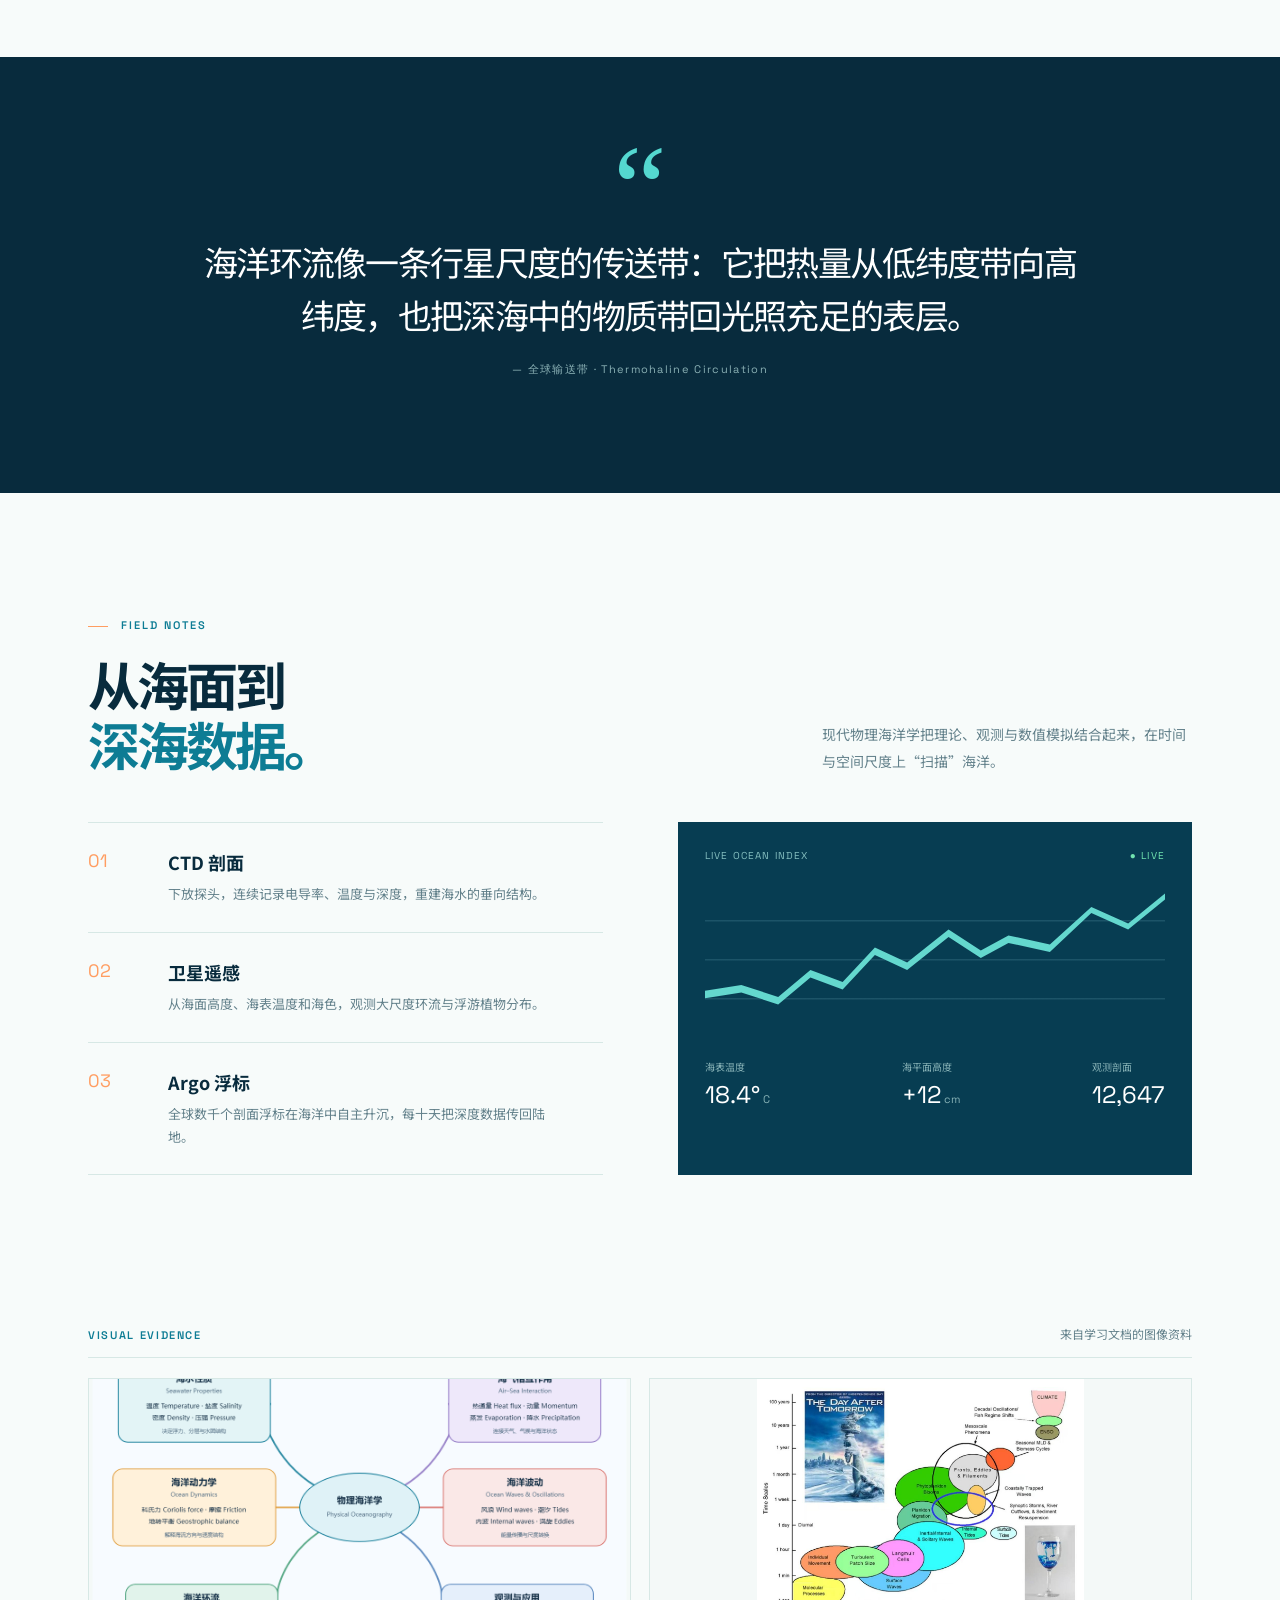
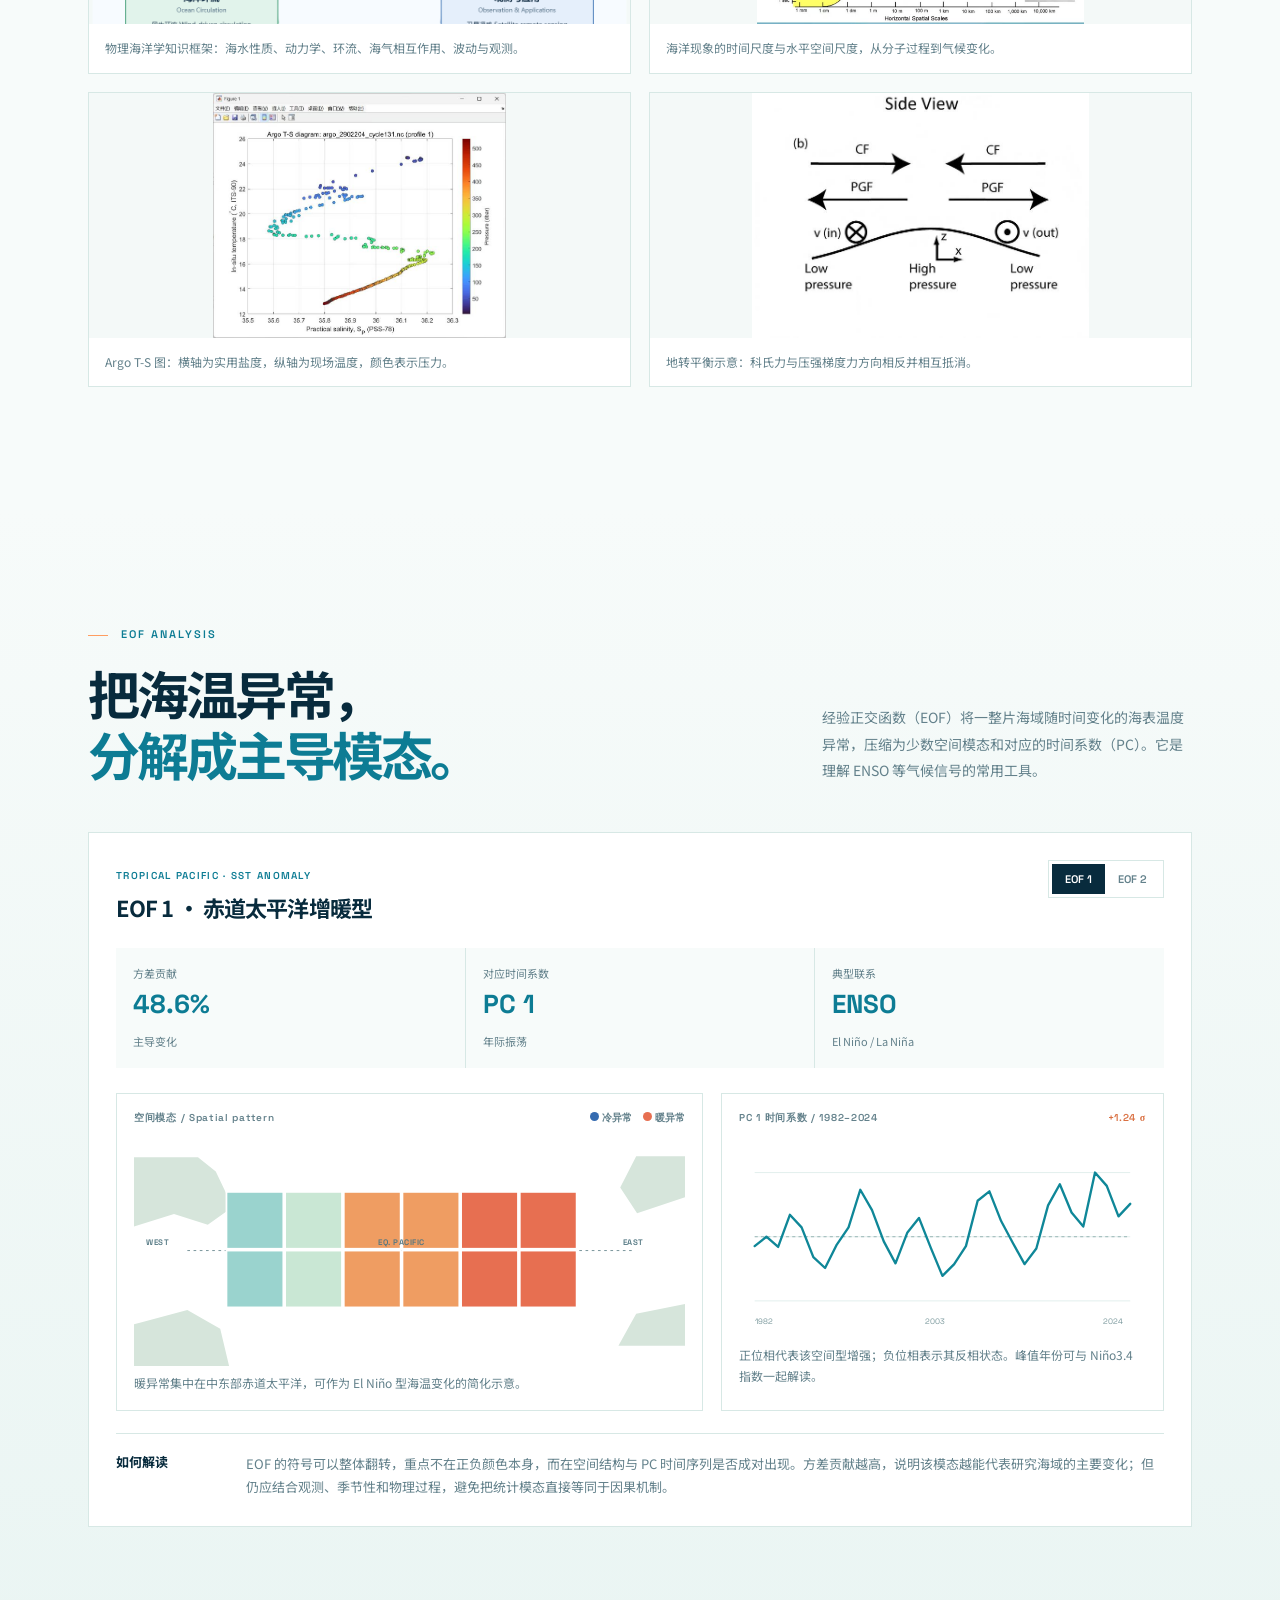
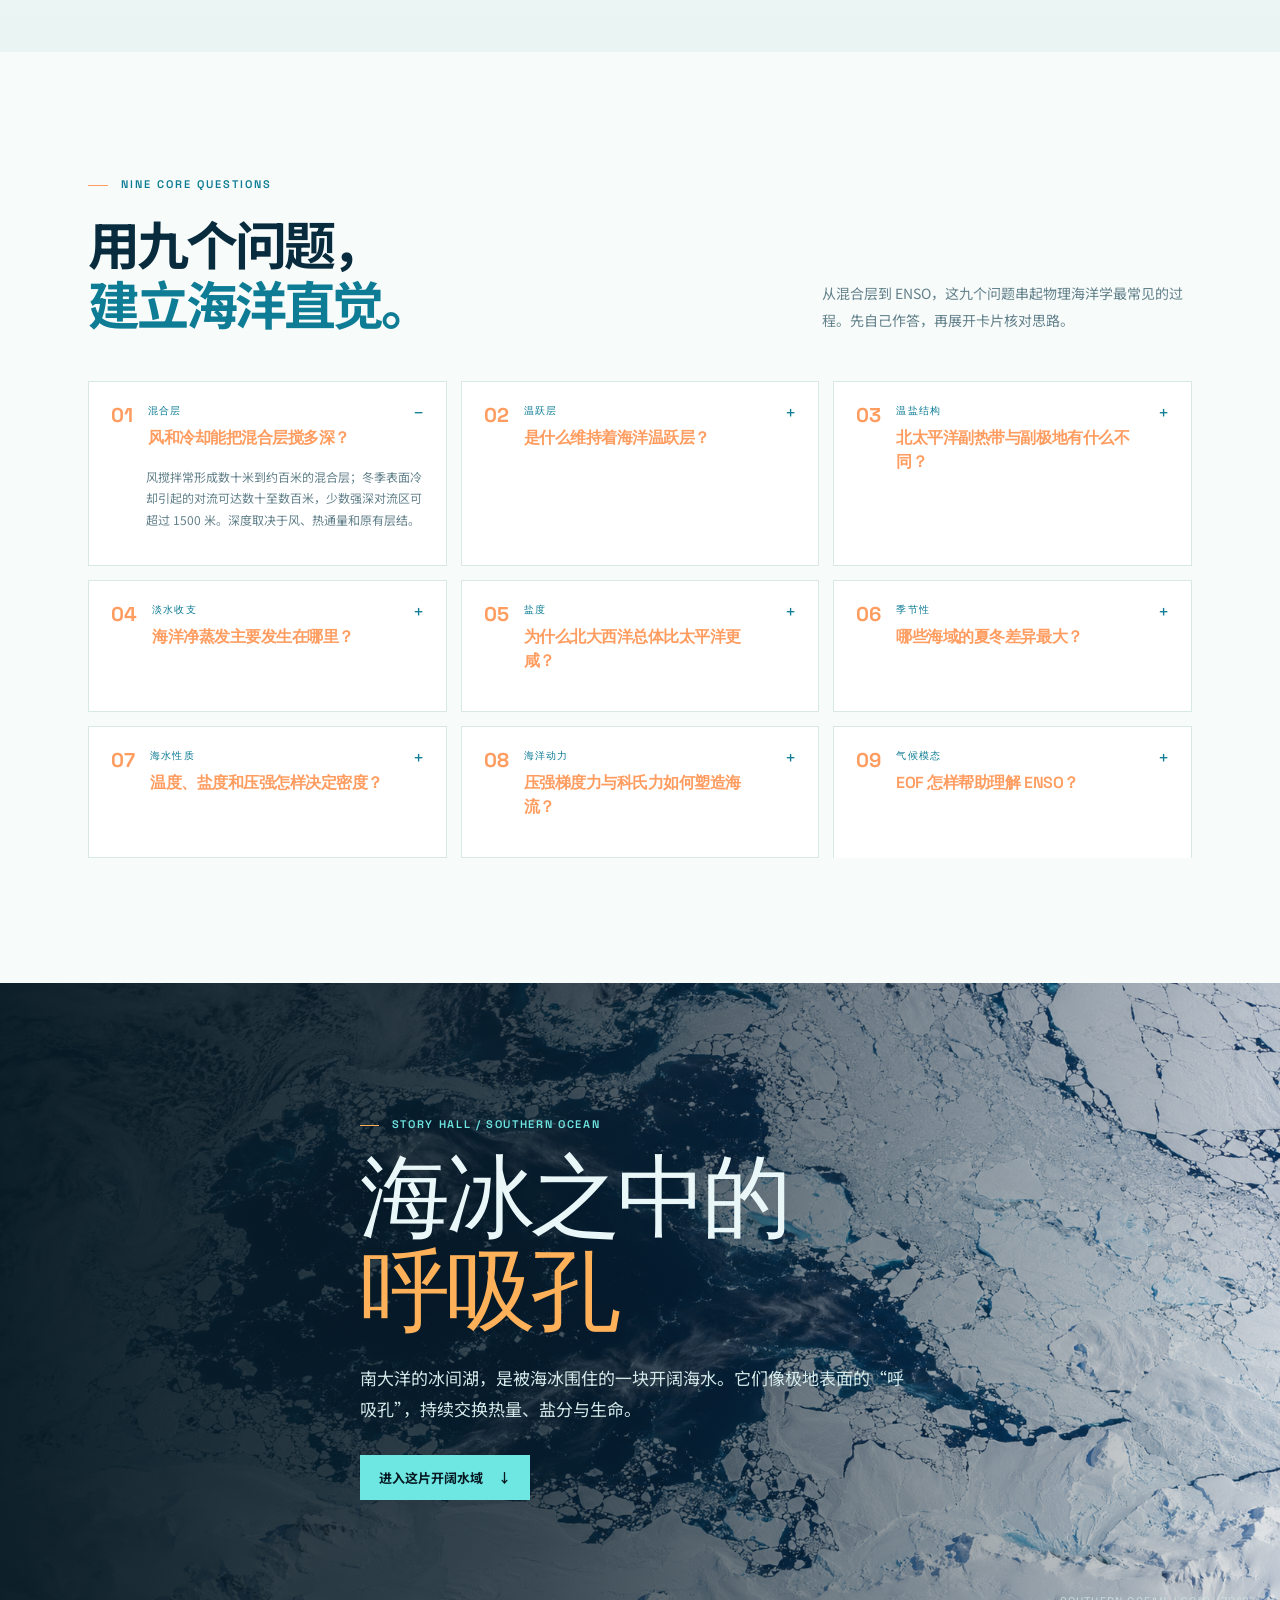
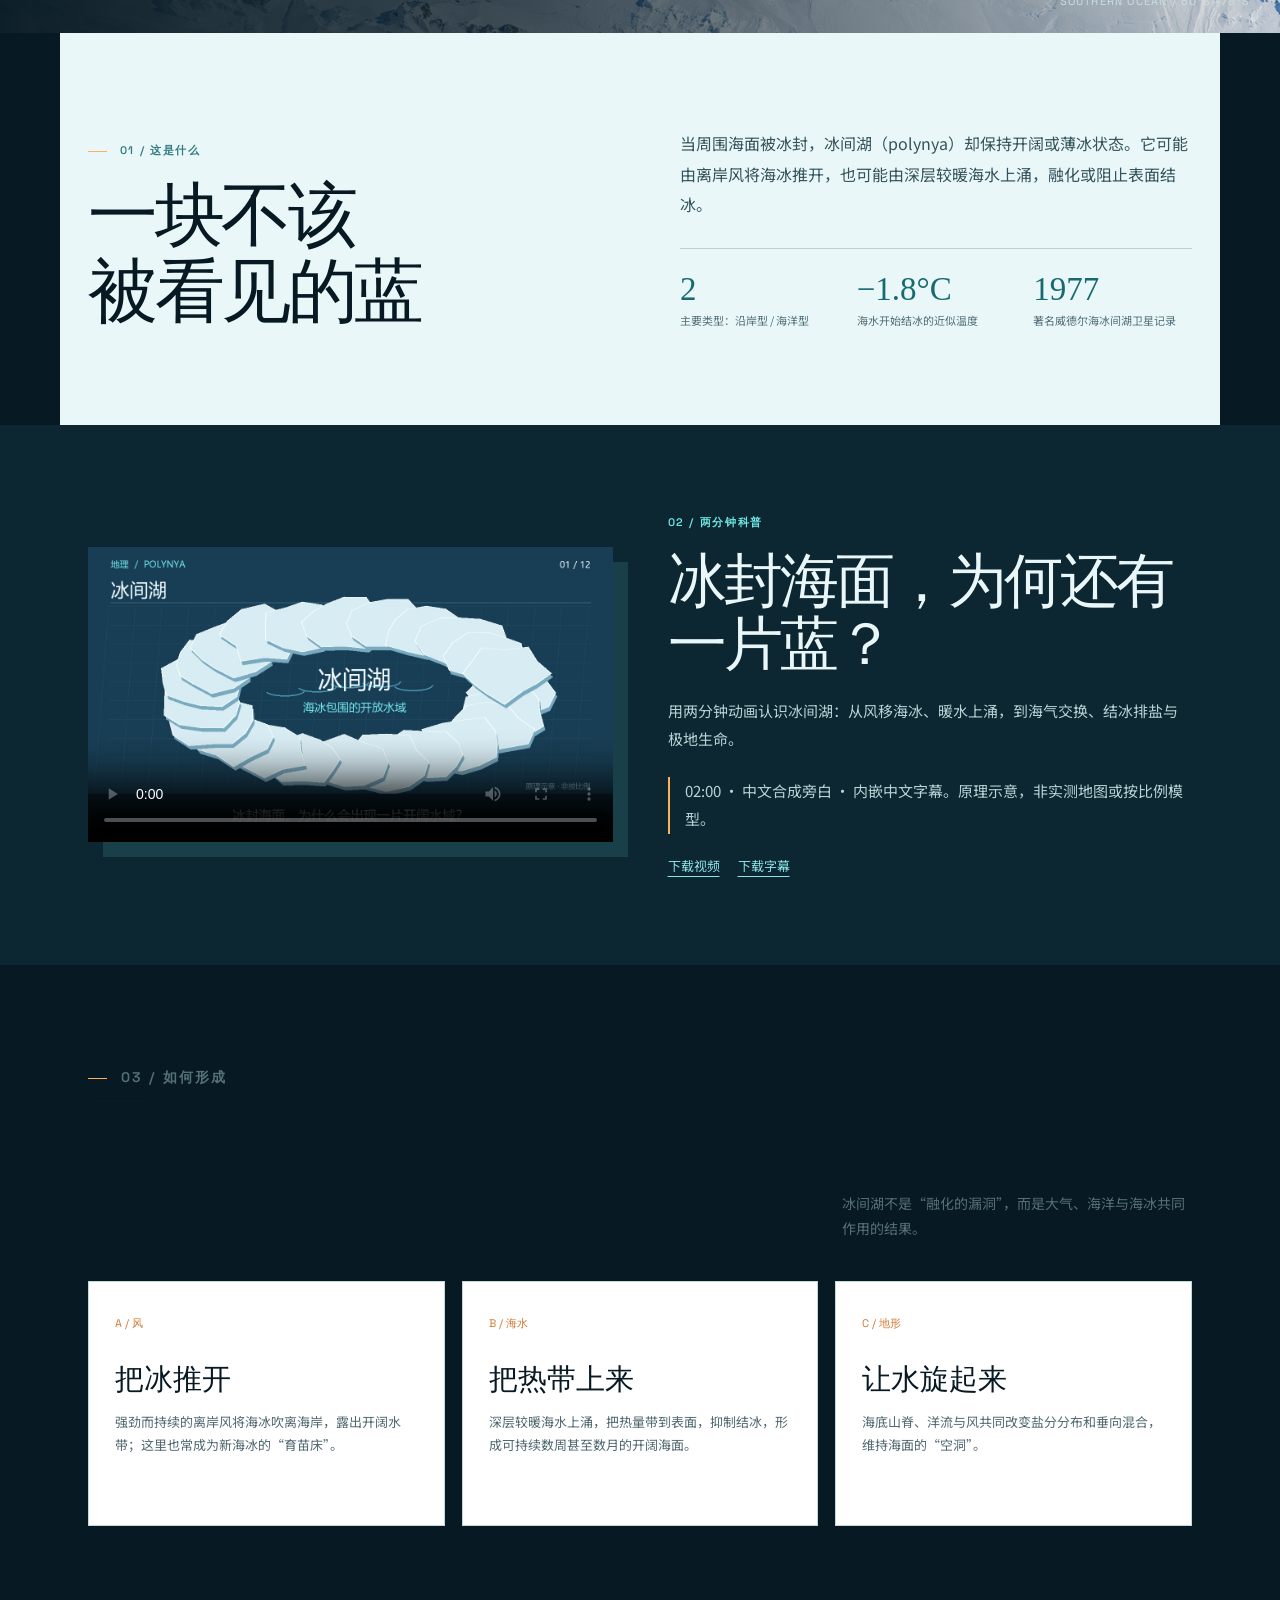
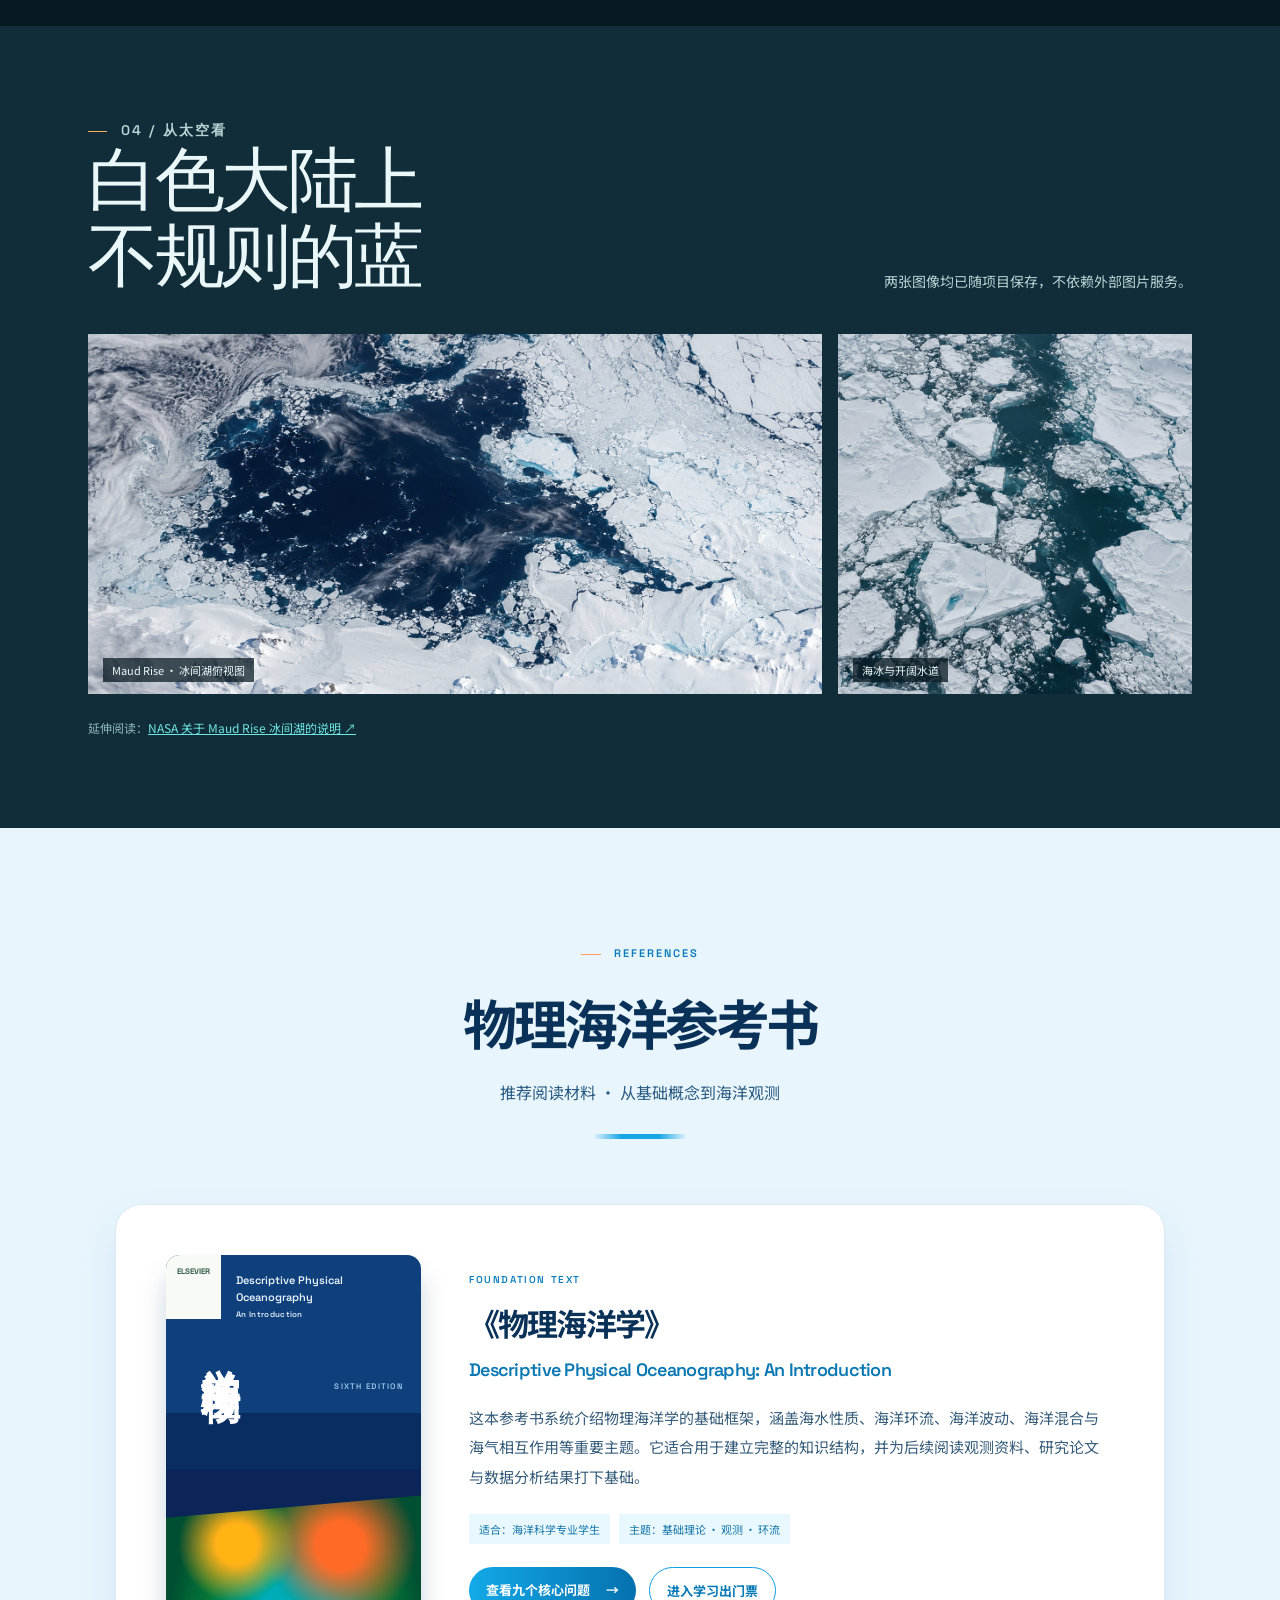
==== commit d54971cb: "Expand course evidence and research resources" ====
--- a/index.html
+++ b/index.html
@@ -15,7 +15,7 @@
   <header class="topbar">
     <a class="brand" href="#top"><span class="brand-mark">≈</span><span>蓝色动力学<small>PHYSICAL OCEANOGRAPHY</small></span></a>
     <nav>
-      <a href="#explore">知识地图</a><a href="#references">参考书目</a><a href="#questions">九问</a><a href="#eof">EOF 分析</a><a href="#story">故事会</a><a href="#polynya-film">科普视频</a><a href="#ticket">出门票</a>
+      <a href="#rubric">评分索引</a><a href="#classroom">课堂</a><a href="#explore">知识地图</a><a href="#advanced">进阶动力学</a><a href="#book-evidence">教材证据</a><a href="#eof">EOF 分析</a><a href="#story">故事会</a><a href="#resources">工具箱</a>
     </nav>
     <div class="header-actions"><a class="language-switch" href="en.html" lang="en">EN</a><a class="github" href="README.md">项目说明 <span>↗</span></a></div>
   </header>
@@ -36,6 +36,31 @@
     </section>
 
     <section class="stats section-wrap"><div><b>01</b><span>海水的状态</span></div><div><b>02</b><span>海洋的运动</span></div><div><b>03</b><span>能量的交换</span></div><div><b>04</b><span>人类的观测</span></div></section>
+    <section id="rubric" class="rubric section-wrap"><div class="rubric-lead"><div><p class="eyebrow"><i></i> EVIDENCE INDEX</p><h2>15 项要求，<br><em>都能一键核验。</em></h2></div><p>这不是装饰性的目录，而是一张学习证据地图。点击任意条目即可定位到课堂记录、教材证据或原创故事中的对应内容。</p></div><div class="rubric-groups">
+      <article><header><span>课</span><div><b>课堂学习档案</b><small>5 项 · 8 次课</small></div><strong>10</strong></header><a href="#classroom">独立课堂区块与八次课次 <span>01</span></a><a href="#classroom">自己的理解，而非摘抄 <span>02</span></a><a href="#classroom">疑问与后来想通的过程 <span>03</span></a><a href="#ticket">出门票问题与答案 <span>04</span></a><a href="#classroom">认知变化持续推进 <span>05</span></a></article>
+      <article><header><span>书</span><div><b>教材阅读证据</b><small>5 项 · 3 处原文</small></div><strong>10</strong></header><a href="#textbook">独立教材内容区块 <span>06</span></a><a href="#book-evidence">精确到章、节与主题 <span>07</span></a><a href="#book-evidence">公式、图组与个人解释 <span>08</span></a><a href="#book-evidence">课堂—教材差异对照 <span>09</span></a><a href="#book-evidence">Argo / NOAA 外延资料 <span>10</span></a></article>
+      <article><header><span>事</span><div><b>原创故事会</b><small>5 项 · 1 个完整作品</small></div><strong>10</strong></header><a href="#story">明确的故事会区块 <span>11</span></a><a href="#story">开头—查证—结论三段 <span>12</span></a><a href="#polynya-film">原创调研、图解与动画 <span>13</span></a><a href="#story">可向同学复述的逻辑 <span>14</span></a><a href="#polynya-film">视频、图像与数据证据 <span>15</span></a></article>
+    </div><p class="rubric-note"><span>30 / 30 目标</span> 第 14 项需由同学、家人或教师现场确认；网页已提供完整的复述顺序与可验证材料。</p></section>
+    <section id="advanced" class="advanced section-wrap"><div class="section-heading"><div><p class="eyebrow"><i></i> ADVANCED DYNAMICS</p><h2>从基本平衡，<br><em>走向大洋环流。</em></h2></div><p>参考站强调的三个进阶概念，将局地受力连接到盆地尺度环流。每张卡片都给出核心关系、物理直觉和可观察结果。</p></div><div class="advanced-grid">
+      <article><span>01 / CONSERVATION</span><h3>位势涡度</h3><div class="advanced-formula">q ≈ (f + ζ) / H</div><p>水柱被拉长或压缩时，会通过改变相对涡度来维持位势涡度。它把旋转、层厚与水团运动联系起来。</p><small>看什么：涡旋、锋面、地形绕流</small></article>
+      <article><span>02 / BASIN SCALE</span><h3>Sverdrup 平衡</h3><div class="advanced-formula">βV = curl τ / ρ₀</div><p>在大洋内部，风应力旋度控制经向输运。它解释了为什么风场能组织出盆地尺度的副热带环流。</p><small>看什么：风应力旋度、经向输运</small></article>
+      <article><span>03 / PLANETARY EFFECT</span><h3>β 效应</h3><div class="advanced-formula">β = ∂f / ∂y</div><p>科氏参数随纬度变化，使扰动产生 Rossby 波，并与质量守恒一起促成西边界流强化。</p><small>看什么：黑潮、湾流、Rossby 波</small></article>
+    </div><div class="concept-chain"><span>风应力旋度</span><i>→</i><span>Sverdrup 内区输运</span><i>→</i><span>β 效应</span><i>→</i><span>西边界流闭合</span></div></section>
+    <section id="resources" class="resource-hub"><div class="section-wrap"><div class="section-heading"><div><p class="eyebrow"><i></i> RESEARCH TOOLBOX</p><h2>从概念到数据，<br><em>下一步去哪里。</em></h2></div><p>把参考站的资源入口整理成“学习—观测—绘图”三条可执行路径，所有外部链接均指向工具或机构官网。</p></div><div class="resource-grid">
+      <article><b>01</b><span>学习与检索</span><h3>先问清问题</h3><p>用 AI 梳理概念与关键词，再回到教材和权威资料核验公式、条件与数据来源。</p><div><a href="https://chatgpt.com/" target="_blank" rel="noreferrer">ChatGPT ↗</a><a href="https://scholar.google.com/" target="_blank" rel="noreferrer">Google Scholar ↗</a></div></article>
+      <article><b>02</b><span>海洋观测</span><h3>再取得证据</h3><p>从全球剖面、卫星和业务海洋产品中选择数据，记录变量、时间、空间范围与处理方法。</p><div><a href="https://argo.ucsd.edu/data/" target="_blank" rel="noreferrer">Argo ↗</a><a href="https://marine.copernicus.eu/" target="_blank" rel="noreferrer">Copernicus Marine ↗</a><a href="https://www.ncei.noaa.gov/" target="_blank" rel="noreferrer">NOAA NCEI ↗</a></div></article>
+      <article><b>03</b><span>分析与表达</span><h3>最后让数据说话</h3><p>用可复现的图表展示温盐关系、时间序列与空间异常，并在图注中写清单位和数据来源。</p><div><a href="https://www.rawgraphs.io/" target="_blank" rel="noreferrer">RAWGraphs ↗</a><a href="https://matplotlib.org/" target="_blank" rel="noreferrer">Matplotlib ↗</a><a href="https://www.giss.nasa.gov/tools/panoply/" target="_blank" rel="noreferrer">Panoply ↗</a></div></article>
+    </div><div class="workflow-line"><b>推荐工作流</b><span>提出可检验问题</span><i>→</i><span>查教材和文献</span><i>→</i><span>下载观测数据</span><i>→</i><span>绘图并解释</span></div></div></section>
+    <section id="classroom" class="classroom section-wrap"><div class="section-heading"><div><p class="eyebrow"><i></i> CLASSROOM LOG</p><h2>八次课堂，<br><em>八次认知推进。</em></h2></div><p>不是课程目录，而是我在课堂现场形成的理解、疑问与修正。每张卡片都保留一次可追溯的学习证据。</p></div><div class="lesson-grid">
+      <article><span>第一讲</span><h3>海洋时空尺度</h3><p><b>当场理解：</b>同一种方程在不同尺度下，主导项会改变。</p><p><b>我原以为：</b>海洋过程只是“大或小”；<b>后来发现：</b>时间尺度同样决定观察方式。</p><p><b>出门票：</b>用尺度图解释天气与气候为何不能用同一窗口观察。</p></article>
+      <article><span>第二讲</span><h3>温盐与密度</h3><p><b>当场理解：</b>温度降低或盐度升高通常使海水变密。</p><p><b>当时疑问：</b>深海现场温度为何高于位势温度？<b>后来想通：</b>绝热压缩会增加内能。</p><p><b>出门票：</b>操作密度实验并解释上浮、下沉趋势。</p></article>
+      <article><span>第三讲</span><h3>层结与混合层</h3><p><b>当场理解：</b>浮力稳定性决定风能否把表层搅深。</p><p><b>我原以为：</b>混合层深度固定；<b>后来发现：</b>风、冷却和季节层结共同改变它。</p><p><b>出门票：</b>比较夏季与冬季混合层。</p></article>
+      <article><span>第四讲</span><h3>地转平衡</h3><p><b>当场理解：</b>大尺度海流常沿等压线运动。</p><p><b>当时疑问：</b>流向怎么判断？<b>后来想通：</b>先画压强梯度力，再按半球判断科氏偏转。</p><p><b>出门票：</b>画出两力方向并口头复述。</p></article>
+      <article><span>第五讲</span><h3>Ekman 输送</h3><p><b>当场理解：</b>表层平均输送方向与风向并不相同。</p><p><b>我原以为：</b>水只顺风走；<b>后来发现：</b>科氏力使各层速度旋转并衰减。</p><p><b>出门票：</b>解释沿岸上升流如何产生。</p></article>
+      <article><span>第六讲</span><h3>水团与温盐图</h3><p><b>当场理解：</b>T-S 图把复杂剖面转成水团“指纹”。</p><p><b>当时疑问：</b>颜色为什么用压力？<b>后来想通：</b>压力提供垂向位置。</p><p><b>出门票：</b>用 RAWGraphs 重画 Argo 散点图。</p></article>
+      <article><span>第七讲</span><h3>波浪与潮汐</h3><p><b>当场理解：</b>波形传播不等于水粒子整体迁移。</p><p><b>我原以为：</b>海浪把水送到远方；<b>后来发现：</b>主要传递的是能量。</p><p><b>出门票：</b>区分相速、群速与粒子运动。</p></article>
+      <article><span>第八讲</span><h3>气候变率与 EOF</h3><p><b>当场理解：</b>EOF 用空间模态和时间系数压缩数据。</p><p><b>当时疑问：</b>第一模态是不是“原因”？<b>后来想通：</b>它是统计结构，仍需物理解释。</p><p><b>出门票：</b>切换 EOF1/EOF2 并写出差异。</p></article>
+    </div></section>
 
     <section id="explore" class="explore section-wrap">
       <div class="section-heading"><div><p class="eyebrow"><i></i> KNOWLEDGE MAP</p><h2>一张海洋的<br><em>动力学地图</em></h2></div><p>海洋不是静止的“水体”，而是一个被密度、风、地球自转和边界共同塑造的巨大动力系统。</p></div>
@@ -64,6 +89,12 @@
     <section id="story" class="story"><div class="story-hero"><div class="story-wrap"><p class="story-kicker"><i></i> STORY HALL / SOUTHERN OCEAN</p><h2>海冰之中的<br><em>呼吸孔</em></h2><p>南大洋的冰间湖，是被海冰围住的一块开阔海水。它们像极地表面的“呼吸孔”，持续交换热量、盐分与生命。</p><a href="#story-explain" class="story-button">进入这片开阔水域 <span>↓</span></a></div><span class="story-coord">SOUTHERN OCEAN / 60°S—78°S</span></div><div id="story-explain" class="story-intro story-wrap"><div><p class="story-kicker"><i></i> 01 / 这是什么</p><h3>一块不该<br>被看见的蓝</h3></div><div class="story-copy"><p>当周围海面被冰封，冰间湖（polynya）却保持开阔或薄冰状态。它可能由离岸风将海冰推开，也可能由深层较暖海水上涌，融化或阻止表面结冰。</p><div class="story-stats"><div><b>2</b><span>主要类型：沿岸型 / 海洋型</span></div><div><b>−1.8°C</b><span>海水开始结冰的近似温度</span></div><div><b>1977</b><span>著名威德尔海冰间湖卫星记录</span></div></div></div></div><div id="polynya-film" class="story-dark"><div class="story-wrap story-media"><div class="story-video"><video controls playsinline preload="metadata" poster="assets/polynya-video-poster.jpg" aria-label="冰间湖：两分钟科普"><source src="assets/polynya-explained.mp4" type="video/mp4"><track kind="captions" src="assets/polynya-zh.vtt" srclang="zh" label="中文"></video></div><div><p class="story-kicker">02 / 两分钟科普</p><h3>冰封海面，为何还有一片蓝？</h3><p>用两分钟动画认识冰间湖：从风移海冰、暖水上涌，到海气交换、结冰排盐与极地生命。</p><p class="story-note">02:00 · 中文合成旁白 · 内嵌中文字幕。原理示意，非实测地图或按比例模型。</p><div class="film-footer"><div><a href="assets/polynya-explained.mp4" download>下载视频</a><a href="assets/polynya-zh.srt" download>下载字幕</a></div></div></div></div></div><div class="story-mechanism story-wrap"><div class="story-section-head"><div><p class="story-kicker"><i></i> 03 / 如何形成</p><h3>三股力量，<br>打开一扇海洋的窗</h3></div><p>冰间湖不是“融化的漏洞”，而是大气、海洋与海冰共同作用的结果。</p></div><div class="story-cards"><article><span>A / 风</span><h4>把冰推开</h4><p>强劲而持续的离岸风将海冰吹离海岸，露出开阔水带；这里也常成为新海冰的“育苗床”。</p></article><article><span>B / 海水</span><h4>把热带上来</h4><p>深层较暖海水上涌，把热量带到表面，抑制结冰，形成可持续数周甚至数月的开阔海面。</p></article><article><span>C / 地形</span><h4>让水旋起来</h4><p>海底山脊、洋流与风共同改变盐分分布和垂向混合，维持海面的“空洞”。</p></article></div></div><div class="story-gallery"><div class="story-wrap"><div class="story-section-head"><div><p class="story-kicker"><i></i> 04 / 从太空看</p><h3>白色大陆上<br>不规则的蓝</h3></div><p>两张图像均已随项目保存，不依赖外部图片服务。</p></div><div class="story-gallery-grid"><figure class="story-large"><img src="assets/southern-ocean-polynya.png" alt="南大洋冰间湖卫星风格俯视图"><figcaption>Maud Rise · 冰间湖俯视图</figcaption></figure><figure><img src="assets/southern-ocean-sea-ice.png" alt="南极海冰与开阔水道"><figcaption>海冰与开阔水道</figcaption></figure></div><p class="story-source">延伸阅读：<a href="https://science.nasa.gov/earth/earth-observatory/deciphering-the-maud-rise-polynya-145069/" target="_blank" rel="noreferrer">NASA 关于 Maud Rise 冰间湖的说明 ↗</a></p></div></div></section>
     <section id="textbook" class="textbook section-wrap"><div class="section-heading"><div><p class="eyebrow"><i></i> TEXTBOOK READING</p><h2>把教材内容，<br><em>读成自己的海洋语言。</em></h2></div><p>这里按物理海洋学的学习主线整理教材章节、关键词与公式提示。可将具体教材的页码、图表和课堂笔记继续补充到相应章节。</p></div><div class="textbook-layout"><aside class="textbook-index"><p>CHAPTERS</p><a href="#chapter-01"><span>01</span> 海洋与海水</a><a href="#chapter-02"><span>02</span> 海洋动力学</a><a href="#chapter-03"><span>03</span> 海洋环流</a><a href="#chapter-04"><span>04</span> 波浪与潮汐</a><a href="#chapter-05"><span>05</span> 气候与变化</a><small>教材笔记 · 可持续补充</small></aside><div class="textbook-content"><details id="chapter-01" open><summary><span>01</span><b>海洋与海水</b><em>Seawater properties</em></summary><div class="chapter-body"><p>教材从温度、盐度、压强和密度开始。它们决定海水的分层稳定性，也决定水团会停留在表层、下沉到深海，或沿等密度面输送。</p><div class="chapter-tags"><span>温度 T</span><span>盐度 S</span><span>密度 ρ</span><span>位势温度 θ</span></div><p class="chapter-tip"><b>阅读提示：</b>比较不同深度的海水时，应注意压强造成的压缩增温；位势温度能更公平地比较水团真实的热状态。</p></div></details><details id="chapter-02"><summary><span>02</span><b>海洋动力学</b><em>Ocean dynamics</em></summary><div class="chapter-body"><p>海水运动由压强梯度力、科氏力、摩擦力和重力共同控制。在大尺度、低摩擦海洋中，压强梯度力与科氏力近似平衡，形成地转流。</p><div class="formula-strip">f k × u ≈ −(1/ρ)∇p</div><p class="chapter-tip"><b>阅读提示：</b>北半球的地转流使低压位于流向左侧；南半球则相反。</p></div></details><details id="chapter-03"><summary><span>03</span><b>海洋环流</b><em>Ocean circulation</em></summary><div class="chapter-body"><p>风驱动环流主要影响上层海洋；温盐差异驱动的深层环流连接各大洋。二者一起输送热量、盐分、碳和营养盐，是全球气候系统的重要组成。</p><div class="chapter-tags"><span>Ekman 输送</span><span>西边界流</span><span>热盐环流</span><span>深水形成</span></div><p class="chapter-tip"><b>阅读提示：</b>将表层风、海平面高度和深层密度结构放在一起看，能更好理解环流的三维形态。</p></div></details><details id="chapter-04"><summary><span>04</span><b>波浪与潮汐</b><em>Waves and tides</em></summary><div class="chapter-body"><p>波浪主要传递能量而非水体本身；潮汐则由月球和太阳的引潮力驱动。内波、惯性波和孤立波可以在海洋内部传递显著能量。</p><div class="chapter-tags"><span>风浪</span><span>潮汐</span><span>内波</span><span>惯性振荡</span></div><p class="chapter-tip"><b>阅读提示：</b>区分“水粒子的轨迹”和“波形传播方向”，是理解波动问题的关键。</p></div></details><details id="chapter-05"><summary><span>05</span><b>气候与变化</b><em>Climate variability</em></summary><div class="chapter-body"><p>海洋储存和再分配热量，因此参与从天气到年代际变化的多个时间尺度。ENSO 是热带太平洋海气耦合的重要模式；EOF 分析可帮助从海温异常场中提取主要变化结构。</p><div class="chapter-tags"><span>ENSO</span><span>EOF</span><span>海气耦合</span><span>海平面</span></div><p class="chapter-tip"><b>阅读提示：</b>统计模态描述数据中最主要的变化，但还需结合风场、热通量和环流来解释其物理原因。</p></div></details></div></div></section>
     <section id="references" class="references"><div class="section-wrap"><div class="reference-title"><p class="eyebrow"><i></i> REFERENCES</p><h2>物理海洋参考书</h2><p>推荐阅读材料 · 从基础概念到海洋观测</p><span></span></div><article class="reference-card"><div class="book-cover" aria-label="物理海洋学参考书封面视觉"><div class="book-publisher">ELSEVIER</div><div class="book-band">Descriptive Physical Oceanography<br><small>An Introduction</small></div><div class="book-cn">物理海洋学</div><div class="book-edition">SIXTH EDITION</div><div class="book-ocean"></div><div class="book-foot">PHYSICAL OCEANOGRAPHY</div></div><div class="reference-copy"><p class="reference-label">FOUNDATION TEXT</p><h3>《物理海洋学》</h3><h4>Descriptive Physical Oceanography: An Introduction</h4><p>这本参考书系统介绍物理海洋学的基础框架，涵盖海水性质、海洋环流、海洋波动、海洋混合与海气相互作用等重要主题。它适合用于建立完整的知识结构，并为后续阅读观测资料、研究论文与数据分析结果打下基础。</p><div class="reference-meta"><span>适合：海洋科学专业学生</span><span>主题：基础理论 · 观测 · 环流</span></div><div class="reference-actions"><a class="reference-primary" href="#questions">查看九个核心问题 <span>→</span></a><a class="reference-secondary" href="#ticket">进入学习出门票</a></div></div></article><p class="reference-note">阅读建议：先从海水性质和大尺度环流入手，再结合本站的九个核心问题与 EOF 分析模块巩固理解。</p></div></section>
+    <section id="book-evidence" class="book-evidence section-wrap"><div class="section-heading"><div><p class="eyebrow"><i></i> BOOK EVIDENCE</p><h2>教材不是书名，<br><em>而是可核对的证据。</em></h2></div><p>参考《Descriptive Physical Oceanography》第六版，按“章—节—主题”定位。页码会因版本排版不同而变化，请以手中版本目录复核。</p></div><div class="evidence-grid">
+      <article><span>第 3 章 · 3.2 节</span><h3>温盐与状态方程</h3><blockquote>原文关键词：potential temperature、equation of state、specific volume anomaly。</blockquote><div class="evidence-formula">ρ = ρ(S, T, p)</div><p><b>我的解释：</b>密度不是温度或盐度的单变量函数；跨深度比较水团时还必须处理压力效应。“冷且咸更易下沉”只是第一层近似。</p></article>
+      <article><span>第 6 章 · 地转流小节</span><h3>压强梯度与科氏力</h3><blockquote>原文关键词：geostrophic balance、pressure gradient、Coriolis force。</blockquote><div class="evidence-formula">f k × u<sub>g</sub> = −(1/ρ₀)∇<sub>h</sub>p</div><p><b>我的解释：</b>课堂用“两个力相抵”判断方向；教材补充其尺度、摩擦和缓变条件，海岸、赤道与强加速区需重新检查。</p></article>
+      <article><span>第 10 章 · 环流图组</span><h3>Ekman 输送</h3><blockquote>原文证据：表层流、Ekman 螺旋与净输送方向示意图。</blockquote><div class="evidence-formula">M<sub>E</sub> = τ × k /(ρ₀f)</div><p><b>我的解释：</b>图把“右偏/左偏”变成可验证的方向关系，也补上垂向剪切：单层流向与整层净输送不是一回事。</p></article>
+    </div><div class="compare-table"><div><b>课堂说法</b><b>教材补充</b><b>我的结论</b></div><div><span>冷、咸海水更密</span><span>密度还依赖压力与非线性状态方程</span><span>定量计算必须给出 S、T、p</span></div><div><span>压强梯度力与科氏力平衡</span><span>地转近似有尺度和摩擦条件</span><span>先判定适用条件，再画力与流向</span></div><div><span>Ekman 输送与风向垂直</span><span>单层速度形成旋转衰减结构</span><span>区分表层流、分层流和净输送</span></div></div><aside class="extension"><b>教材外延伸</b><p>Argo 全球剖面资料可检验温盐与水团判断；NOAA Niño 3.4 数据可把 EOF 的 PC 时间序列与独立气候指数对照。前者补足观测证据，后者提供长期数据验证。</p><a href="https://argo.ucsd.edu/data/" target="_blank" rel="noreferrer">Argo 数据 ↗</a><a href="https://psl.noaa.gov/data/climateindices/list/" target="_blank" rel="noreferrer">NOAA 气候指数 ↗</a></aside></section>
+    <section class="story-proof section-wrap"><div class="section-heading"><div><p class="eyebrow"><i></i> STORY PROOF</p><h2>我怎样把问题，<br><em>做成一个故事。</em></h2></div><p>故事从疑问出发，经由查证、制作和验证，最后回到一个可解释的结论。</p></div><div class="story-proof-grid"><article><span>开头 · 现象与疑问</span><h3>冰封海面为什么还有一片开阔水域？</h3><p>这张反常的“蓝色缺口”让我追问：它是偶然融化，还是风、海水和地形共同维持的结构？</p></article><article><span>中间 · 我做了什么</span><h3>查资料、画机制、做动画</h3><p>我查阅 NSIDC、NASA 与 Arctic Council 的资料，拆成风移冰、暖水上涌、排盐下沉、生态窗口四段；再用程序绘图、剪辑两分钟视频，并以字幕逐句核对逻辑。</p></article><article><span>结尾 · 结论与下一问</span><h3>冰间湖是海冰系统的窗口</h3><p>它连接海洋、大气与生命，也可能参与深层水形成。下一步我想比较不同年份的面积、风场和海温，判断两类机制各自贡献多少。</p></article></div><div class="proof-strip"><span>可验证证据 01：两分钟原创动画</span><span>证据 02：卫星风格图像</span><span>证据 03：NSIDC / NASA / Argo / NOAA 数据链接</span></div></section>
   </main>
   <footer><div class="brand"><span class="brand-mark">≈</span><span>蓝色动力学<small>PHYSICAL OCEANOGRAPHY</small></span></div><p>给好奇心一片更深的海。<br>一个开放的物理海洋学入门项目。</p><p class="credit">制作成员：孙智豪</p><span class="footer-end">SCROLL TO EXPLORE ↗</span></footer>
   <script src="app.js"></script>
--- a/styles.css
+++ b/styles.css
@@ -9,9 +9,12 @@
 .questions{padding-top:125px;padding-bottom:125px}.question-grid{display:grid;grid-template-columns:repeat(3,1fr);gap:14px}.question-card{background:#fff;border:1px solid var(--line);padding:0;min-height:185px;transition:transform .25s ease,box-shadow .25s ease}.question-card:hover{transform:translateY(-3px);box-shadow:0 12px 26px #0f526013}.question-card summary{padding:22px 22px 16px;gap:15px;align-items:flex-start}.question-card summary:after{font-size:18px;line-height:1}.question-no{font:700 20px 'Space Grotesk';color:var(--orange);line-height:1.1}.question-card summary span:last-of-type{display:grid;gap:8px;padding-right:8px}.question-card em{font:500 10px 'Space Grotesk';font-style:normal;letter-spacing:.12em;color:var(--blue)}.question-card b{font-size:16px;line-height:1.45;letter-spacing:-.03em}.question-card p{margin:0 22px 21px 57px;font-size:12px;line-height:1.8;color:var(--muted)}.question-card:not([open]){min-height:132px}.question-card:not([open]) summary{padding-bottom:22px}@media(max-width:800px){.questions{padding-top:80px;padding-bottom:80px}.question-grid{grid-template-columns:1fr}.question-card{min-height:auto}.question-card p{margin-left:22px}}
 .credit{font-size:12px;color:var(--blue);white-space:nowrap}.header-actions{display:flex;align-items:center;gap:10px}.language-switch{font:600 11px 'Space Grotesk';letter-spacing:.08em;color:var(--blue);text-decoration:none;padding:9px 10px;border:1px solid var(--line);border-radius:4px}.language-switch:hover{background:#e5f4f1}
 #polynya-film{scroll-margin-top:80px}#polynya-film .story-video{aspect-ratio:16/9}#polynya-film video{object-fit:contain}
+.classroom,.book-evidence,.story-proof{padding-top:120px;padding-bottom:120px;scroll-margin-top:80px}.classroom{background:#f3f8f6;max-width:none;padding-left:max(28px,calc((100% - 1160px)/2 + 28px));padding-right:max(28px,calc((100% - 1160px)/2 + 28px))}.classroom .section-heading{max-width:1104px;margin-left:auto;margin-right:auto}.lesson-grid{max-width:1104px;margin:0 auto;display:grid;grid-template-columns:repeat(2,1fr);gap:14px}.lesson-grid article,.evidence-grid article,.story-proof-grid article{background:#fff;border:1px solid var(--line);padding:25px}.lesson-grid article>span,.evidence-grid article>span,.story-proof-grid article>span{font:700 10px 'Space Grotesk';letter-spacing:.12em;color:var(--orange)}.lesson-grid h3,.evidence-grid h3,.story-proof-grid h3{font-size:20px;margin:12px 0 17px}.lesson-grid p,.evidence-grid p,.story-proof-grid p{font-size:12px;line-height:1.8;color:var(--muted);margin:8px 0}.lesson-grid p:last-child{border-top:1px solid var(--line);padding-top:10px;color:var(--blue)}.book-evidence{background:#fff}.evidence-grid{display:grid;grid-template-columns:repeat(3,1fr);gap:14px}.evidence-grid blockquote{font-size:12px;line-height:1.7;margin:0 0 15px;padding-left:12px;border-left:2px solid var(--orange);color:#4d686c}.evidence-formula{padding:13px;background:#e8f5f3;color:#075a71;font:600 17px 'Space Grotesk';margin-bottom:14px}.compare-table{margin-top:25px;border:1px solid var(--line)}.compare-table>div{display:grid;grid-template-columns:repeat(3,1fr)}.compare-table>div>*{padding:14px;border-right:1px solid var(--line);border-bottom:1px solid var(--line);font-size:12px;line-height:1.6}.compare-table>div:first-child{background:var(--ink);color:#fff}.extension{margin-top:25px;background:#102d39;color:#eaf7f8;padding:24px}.extension p{color:#b9d5df;font-size:13px;line-height:1.8}.extension a{color:#79dbe3;margin-right:20px;font-size:12px}.story-proof{background:#eaf7f8}.story-proof-grid{display:grid;grid-template-columns:repeat(3,1fr);gap:14px}.proof-strip{display:flex;flex-wrap:wrap;gap:8px;margin-top:18px}.proof-strip span{background:#0c2632;color:#d6eeee;padding:9px 12px;font-size:11px}@media(max-width:800px){.classroom,.book-evidence,.story-proof{padding-top:80px;padding-bottom:80px}.lesson-grid,.evidence-grid,.story-proof-grid{grid-template-columns:1fr}.compare-table>div{grid-template-columns:1fr}.compare-table>div>*{border-right:0}}
 .polynya-film{padding:90px 0;background:#102d3b;color:#eaf7f8;scroll-margin-top:80px}.polynya-film .eyebrow{color:#79dbe3}.polynya-film h2{font-size:clamp(28px,4vw,46px);line-height:1.25;margin:20px 0}.film-intro{max-width:760px;line-height:1.9;color:#b9d5df;margin-bottom:30px}.polynya-film video{display:block;width:100%;aspect-ratio:16/9;object-fit:contain;background:#091c27;border:1px solid #44616e;border-radius:14px}.film-footer{display:flex;justify-content:space-between;gap:24px;align-items:center;margin-top:22px}.film-footer p{font-size:12px;line-height:1.8;color:#b9d5df}.film-footer>div{display:flex;flex-wrap:wrap;gap:18px}.film-footer a{color:#8be3e8;font-size:13px;text-underline-offset:5px}.film-footer a:focus-visible{outline:2px solid #8be3e8;outline-offset:5px}@media(max-width:800px){.polynya-film{padding:60px 0}.film-footer{display:block}.film-footer>div{margin-top:18px}}
 .textbook{padding-top:125px;padding-bottom:125px;background:#f8fbfa}.textbook-layout{display:grid;grid-template-columns:255px 1fr;border-top:1px solid var(--line);border-bottom:1px solid var(--line)}.textbook-index{padding:29px 25px 28px 0;border-right:1px solid var(--line)}.textbook-index p{font:600 10px 'Space Grotesk';letter-spacing:.14em;color:var(--blue);margin:0 0 18px}.textbook-index a{display:flex;gap:12px;padding:10px 0;color:var(--ink);text-decoration:none;font-size:13px;border-bottom:1px solid #e6f0ee}.textbook-index a:hover{color:var(--blue)}.textbook-index a span{font:600 11px 'Space Grotesk';color:var(--orange)}.textbook-index small{display:block;font-size:11px;color:var(--muted);margin-top:25px}.textbook-content{padding:0 0 0 34px}.textbook-content details{padding:22px 0;border-bottom:1px solid var(--line)}.textbook-content details:last-child{border-bottom:0}.textbook-content summary{display:grid;grid-template-columns:43px 1fr auto;align-items:baseline;gap:12px;font-size:17px}.textbook-content summary:after{display:none}.textbook-content summary span{font:600 12px 'Space Grotesk';color:var(--orange)}.textbook-content summary b{letter-spacing:-.03em}.textbook-content summary em{font:11px 'Space Grotesk';color:var(--muted);letter-spacing:.05em}.chapter-body{padding:13px 0 0 55px}.chapter-body>p{font-size:13px;line-height:1.85;color:var(--muted);margin:0;max-width:720px}.chapter-tags{display:flex;flex-wrap:wrap;gap:7px;margin:15px 0}.chapter-tags span{font-size:11px;color:#277b76;background:#daf1ed;padding:5px 8px}.chapter-tip{border-left:2px solid var(--orange);padding-left:13px;margin-top:16px!important}.chapter-tip b{color:var(--ink)}.formula-strip{display:inline-block;margin:15px 0;color:#075a71;background:#e1f1f0;padding:9px 13px;font:600 16px 'Space Grotesk'}@media(max-width:800px){.textbook{padding-top:80px;padding-bottom:80px}.textbook-layout{grid-template-columns:1fr}.textbook-index{padding:22px 0;border-right:0;border-bottom:1px solid var(--line)}.textbook-index a{display:inline-flex;margin-right:14px;border:0}.textbook-content{padding-left:0}.textbook-content summary{grid-template-columns:32px 1fr}.textbook-content summary em{display:none}.chapter-body{padding-left:0}}
 .story{background:#071923;color:#eaf7f8}.story-wrap{max-width:1160px;margin:auto;padding-left:28px;padding-right:28px}.story-hero{min-height:650px;position:relative;display:flex;align-items:center;background:linear-gradient(90deg,rgba(7,25,35,.96) 0%,rgba(7,25,35,.75) 42%,rgba(7,25,35,.1) 100%),url('assets/southern-ocean-polynya.png') center/cover}.story-kicker{font:600 11px 'Space Grotesk';letter-spacing:.15em;color:#6ee6e1;margin:0 0 20px}.story-kicker i{display:inline-block;width:19px;height:1px;background:#ffb15a;vertical-align:middle;margin-right:8px}.story-hero h2,.story h3{font-family:Georgia,'Times New Roman',serif;font-weight:400;letter-spacing:-.05em}.story-hero h2{font-size:clamp(52px,7vw,91px);line-height:1.05;margin:0 0 23px}.story-hero h2 em{font-style:normal;color:#ffb15a}.story-hero p:not(.story-kicker){font-size:17px;line-height:1.85;color:#d3e9e9;max-width:560px;margin:0 0 30px}.story-button{display:inline-block;background:#6ee6e1;color:#071923;text-decoration:none;padding:13px 19px;font-size:13px;font-weight:700}.story-button span{margin-left:12px}.story-coord{position:absolute;right:30px;bottom:25px;font:11px 'Space Grotesk';letter-spacing:.11em;color:#cbe0e1}.story-intro{background:#eaf7f8;color:#071923;padding-top:95px;padding-bottom:95px;display:grid;grid-template-columns:1fr 1fr;gap:80px;align-items:end}.story-intro .story-kicker{color:#337b80}.story-intro h3,.story-section-head h3{font-size:clamp(42px,5.5vw,70px);line-height:1.08;margin:0}.story-copy{font-size:16px;color:#35535b}.story-copy>p{line-height:1.9;margin:0}.story-stats{border-top:1px solid #b8d1d1;margin-top:29px;padding-top:22px;display:grid;grid-template-columns:repeat(3,1fr);gap:18px}.story-stats b{display:block;color:#176b70;font:400 33px Georgia}.story-stats span{display:block;font-size:11px;color:#547078;line-height:1.55;margin-top:4px}.story-dark{background:#0c2632;padding:90px 0}.story-media{display:grid;grid-template-columns:1fr 1fr;gap:55px;align-items:center}.story-video{aspect-ratio:16/10;background:#051116;box-shadow:15px 15px 0 #6ee6e122}.story-video video{width:100%;height:100%;display:block;object-fit:cover}.story-dark h3{font-size:clamp(37px,4.6vw,62px);line-height:1.08;margin:0 0 20px}.story-dark p:not(.story-kicker){color:#b8d3d4;line-height:1.9;font-size:15px}.story-dark .story-note{font-size:12px;color:#d6e5df;border-left:2px solid #ffb15a;padding-left:15px;margin-top:23px}.story-mechanism{color:#071923;padding-top:100px;padding-bottom:100px}.story-section-head{display:flex;justify-content:space-between;align-items:end;gap:40px;margin-bottom:40px}.story-section-head p{max-width:350px;color:#557078;font-size:14px;line-height:1.8;margin:0}.story-cards{display:grid;grid-template-columns:repeat(3,1fr);gap:17px}.story-cards article{background:#fff;border:1px solid #c3d9d9;padding:26px;min-height:245px;transition:.25s}.story-cards article:hover{background:#e2f4f3;transform:translateY(-4px)}.story-cards span{font:11px 'Space Grotesk';color:#d27731}.story-cards h4{font:400 29px Georgia;margin:28px 0 10px}.story-cards p{font-size:13px;line-height:1.8;color:#506870;margin:0}.story-gallery{background:#102d39;padding:92px 0}.story-gallery .story-section-head h3{color:#eaf7f8}.story-gallery .story-section-head p{color:#b8d3d4}.story-gallery-grid{display:grid;grid-template-columns:1.35fr .65fr;gap:16px;height:360px}.story-gallery figure{position:relative;margin:0;overflow:hidden;background:#0a202c}.story-gallery img{width:100%;height:100%;display:block;object-fit:cover;filter:saturate(.82)}.story-gallery figcaption{position:absolute;left:15px;bottom:12px;background:#071923bb;padding:4px 9px;font-size:11px}.story-source{margin:25px 0 0;color:#8db6b8;font-size:12px}.story-source a{color:#6ee6e1}.story-source a:hover{text-decoration:underline}@media(max-width:800px){.story-wrap{padding-left:20px;padding-right:20px}.story-hero{min-height:600px}.story-hero h2{font-size:58px}.story-coord{left:20px;right:auto}.story-intro,.story-media{grid-template-columns:1fr;gap:35px;padding-top:70px;padding-bottom:70px}.story-stats{grid-template-columns:1fr 1fr}.story-dark,.story-mechanism,.story-gallery{padding-top:70px;padding-bottom:70px}.story-section-head{display:block}.story-section-head p{margin-top:23px}.story-cards{grid-template-columns:1fr}.story-gallery-grid{grid-template-columns:1fr;height:auto}.story-gallery figure{height:235px}.story-gallery .story-large{height:300px}}
 @media(max-width:800px){.doc-figures{padding-top:15px;padding-bottom:80px}.figure-grid{grid-template-columns:1fr}.figure-grid img{height:auto;min-height:170px}}
 .eof{padding-top:120px;padding-bottom:125px;background:linear-gradient(180deg,#f7fbfa 0%,#eaf5f3 100%);max-width:none;padding-left:max(28px,calc((100% - 1160px)/2 + 28px));padding-right:max(28px,calc((100% - 1160px)/2 + 28px))}.eof .section-heading,.eof-dashboard{max-width:1104px;margin-left:auto;margin-right:auto}.eof-dashboard{background:#fff;border:1px solid var(--line);padding:27px}.eof-toolbar{display:flex;align-items:flex-start;justify-content:space-between;gap:20px}.mini-label{font:600 10px 'Space Grotesk';letter-spacing:.13em;color:var(--blue)}.eof-toolbar h3{font-size:22px;letter-spacing:-.04em;margin:7px 0 0}.mode-switch{display:flex;border:1px solid var(--line);padding:3px}.eof-tab{border:0;background:transparent;padding:8px 13px;color:var(--muted);font:600 11px 'Space Grotesk';cursor:pointer}.eof-tab.active{background:var(--ink);color:#fff}.eof-kpis{display:grid;grid-template-columns:repeat(3,1fr);gap:1px;background:var(--line);margin:25px 0}.eof-kpis>div{background:#f7fbfa;padding:17px}.eof-kpis small{display:block;font-size:11px;color:var(--muted)}.eof-kpis b{display:block;font:700 26px 'Space Grotesk';color:var(--blue);margin:6px 0}.eof-kpis span{font-size:11px;color:var(--muted)}.eof-plots{display:grid;grid-template-columns:1.14fr .86fr;gap:18px}.eof-map,.eof-pc{border:1px solid var(--line);padding:17px}.plot-head{display:flex;justify-content:space-between;gap:12px;font:600 10px 'Space Grotesk';letter-spacing:.07em;color:var(--muted)}.legend{letter-spacing:0}.legend i{width:9px;height:9px;border-radius:50%;display:inline-block;background:#356bb0;margin:0 3px 0 8px}.legend i+ i{background:#e76f51}.eof-map svg,.eof-pc svg{width:100%;display:block;margin-top:10px}.land{fill:#d6e5db}.equator{stroke:#6b8990;stroke-width:1;stroke-dasharray:3 4}.cells rect{stroke:#ffffff;stroke-width:2;fill:#f7c87b;transition:fill .35s ease}.cells rect:nth-child(1),.cells rect:nth-child(7){fill:#9ad3ce}.cells rect:nth-child(2),.cells rect:nth-child(8){fill:#c9e7d4}.cells rect:nth-child(3),.cells rect:nth-child(4),.cells rect:nth-child(9),.cells rect:nth-child(10){fill:#ef9d62}.cells rect:nth-child(5),.cells rect:nth-child(6),.cells rect:nth-child(11),.cells rect:nth-child(12){fill:#e76f51}.eof-map text{font:600 9px 'Space Grotesk';fill:#517681;letter-spacing:.06em}.eof-map p,.eof-pc p{font-size:12px;line-height:1.75;color:var(--muted);margin:6px 0 0}.gridline{stroke:#dcebe8;stroke-width:1}.zero{stroke:#83a6a5;stroke-width:1;stroke-dasharray:4 4}.pc-line{fill:none;stroke:#0f8798;stroke-width:3;stroke-linecap:round;stroke-linejoin:round;transition:stroke .3s ease}.eof-pc text{font:10px 'Space Grotesk';fill:#78979b}.pc-current{color:#da7143}.eof-insight{border-top:1px solid var(--line);margin-top:22px;padding:18px 0 0;display:grid;grid-template-columns:110px 1fr;gap:20px}.eof-insight b{font-size:13px}.eof-insight p{color:var(--muted);font-size:13px;line-height:1.8;margin:0}.eof-dashboard[data-mode="2"] .cells rect:nth-child(1),.eof-dashboard[data-mode="2"] .cells rect:nth-child(2),.eof-dashboard[data-mode="2"] .cells rect:nth-child(7),.eof-dashboard[data-mode="2"] .cells rect:nth-child(8){fill:#356bb0}.eof-dashboard[data-mode="2"] .cells rect:nth-child(3),.eof-dashboard[data-mode="2"] .cells rect:nth-child(4),.eof-dashboard[data-mode="2"] .cells rect:nth-child(9),.eof-dashboard[data-mode="2"] .cells rect:nth-child(10){fill:#d7e9df}.eof-dashboard[data-mode="2"] .cells rect:nth-child(5),.eof-dashboard[data-mode="2"] .cells rect:nth-child(6),.eof-dashboard[data-mode="2"] .cells rect:nth-child(11),.eof-dashboard[data-mode="2"] .cells rect:nth-child(12){fill:#d65f4c}.eof-dashboard[data-mode="2"] .pc-line{stroke:#744da1}@media(max-width:800px){.eof{padding:80px 20px}.eof-dashboard{padding:18px}.eof-toolbar{display:block}.mode-switch{display:inline-flex;margin-top:18px}.eof-kpis,.eof-plots{grid-template-columns:1fr}.eof-kpis{gap:1px}.eof-kpis>div{padding:13px}.eof-insight{grid-template-columns:1fr;gap:7px}.plot-head{font-size:9px}}
 .textbook{display:none}.references{background:#e8f5fd;padding:118px 0 122px}.reference-title{text-align:center;color:#0a3157}.reference-title .eyebrow{justify-content:center;color:#087bb7;margin-bottom:23px}.reference-title h2{font-size:clamp(38px,4.2vw,57px);letter-spacing:-.065em;margin:0}.reference-title>p:not(.eyebrow){margin:20px 0 0;font-size:16px;color:#285a7f}.reference-title>span{display:block;width:94px;height:5px;margin:30px auto 0;background:linear-gradient(90deg,transparent,#16a6e5 30%,#16a6e5 70%,transparent)}.reference-card{max-width:1050px;margin:65px auto 0;padding:50px;border:1px solid #dceaf2;border-radius:27px;background:#fff;box-shadow:0 18px 42px #27799a1a;display:grid;grid-template-columns:255px 1fr;gap:44px;align-items:center}.book-cover{height:376px;position:relative;overflow:hidden;border-radius:14px;background:linear-gradient(180deg,#0f407c 0 42%,#092d60 42% 57%,#0b2558 57%);box-shadow:0 20px 26px #063e6d35;color:#fff;font-family:Georgia,'Times New Roman',serif}.book-publisher{position:absolute;left:0;top:0;width:55px;height:64px;padding:12px 5px;color:#365d49;background:#f8faf5;font:700 8px 'Space Grotesk';line-height:1.2;text-align:center}.book-band{position:absolute;top:17px;left:70px;right:16px;color:#e5f0fb;font:600 11px 'Space Grotesk';line-height:1.5}.book-band small{font-size:8px;letter-spacing:.04em}.book-cn{position:absolute;left:28px;top:100px;font-size:39px;font-weight:700;letter-spacing:-.11em;writing-mode:vertical-rl}.book-edition{position:absolute;right:18px;top:126px;letter-spacing:.16em;font:600 8px 'Space Grotesk';color:#9cc9e9}.book-ocean{position:absolute;left:-20px;right:-20px;bottom:-30px;height:154px;transform:rotate(-5deg);background:radial-gradient(circle at 32% 21%,#ffb636 0 8%,transparent 25%),radial-gradient(circle at 67% 28%,#ee703a 0 10%,transparent 34%),radial-gradient(circle at 50% 70%,#04a4ad 0 19%,#16733f 48%,#0b4b34 70%);filter:saturate(1.25)}.book-foot{position:absolute;left:23px;right:20px;bottom:15px;font:600 8px 'Space Grotesk';letter-spacing:.13em}.reference-copy{padding:6px 4px}.reference-label{font:600 10px 'Space Grotesk';letter-spacing:.16em;color:#1080bd;margin:0 0 14px}.reference-copy h3{margin:0;color:#0a3157;font-size:31px;letter-spacing:-.06em}.reference-copy h4{margin:13px 0 22px;color:#0978b3;font:600 18px 'Space Grotesk';letter-spacing:-.04em}.reference-copy>p:not(.reference-label){margin:0;max-width:660px;color:#345b79;font-size:15px;line-height:1.95}.reference-meta{display:flex;flex-wrap:wrap;gap:9px;margin:23px 0}.reference-meta span{padding:7px 10px;color:#1678a7;background:#e9f7ff;font-size:11px}.reference-actions{display:flex;flex-wrap:wrap;gap:13px}.reference-actions a{text-decoration:none;font-size:13px;font-weight:700;padding:13px 17px;border-radius:999px}.reference-primary{color:#fff;background:linear-gradient(90deg,#13a9e8,#0571ae)}.reference-primary span{margin-left:13px}.reference-secondary{color:#087ab5;border:1px solid #109fe1;background:#fff}.reference-note{max-width:860px;margin:30px auto 0;text-align:center;color:#47718c;font-size:12px;line-height:1.8}@media(max-width:800px){.references{padding:80px 20px}.reference-title h2{font-size:39px}.reference-card{grid-template-columns:1fr;padding:27px;margin-top:44px;gap:30px}.book-cover{height:350px;max-width:255px;width:100%;margin:auto}.reference-copy h3{font-size:27px}.reference-copy h4{font-size:15px}.reference-actions{display:grid;grid-template-columns:1fr}.reference-actions a{text-align:center}.reference-note{font-size:11px}}
+.rubric{padding-top:105px;padding-bottom:115px;scroll-margin-top:80px}.rubric-lead{display:grid;grid-template-columns:1fr 1fr;align-items:end;margin-bottom:38px}.rubric-lead h2{font-size:52px;line-height:1.16;letter-spacing:-.06em;margin:0}.rubric-lead h2 em{font-style:normal;color:var(--blue)}.rubric-lead>p{justify-self:end;max-width:390px;color:var(--muted);font-size:14px;line-height:1.9}.rubric-groups{display:grid;grid-template-columns:repeat(3,1fr);gap:14px}.rubric-groups article{background:#fff;border:1px solid var(--line)}.rubric-groups header{display:grid;grid-template-columns:42px 1fr auto;gap:13px;align-items:center;padding:22px;border-bottom:1px solid var(--line)}.rubric-groups header>span{display:grid;place-items:center;width:42px;height:42px;border-radius:50%;background:#dff3ed;color:var(--blue);font-size:17px;font-weight:800}.rubric-groups header b,.rubric-groups header small{display:block}.rubric-groups header b{font-size:15px}.rubric-groups header small{color:var(--muted);font-size:10px;margin-top:4px}.rubric-groups header strong{font:700 25px 'Space Grotesk';color:var(--orange)}.rubric-groups a{display:flex;justify-content:space-between;gap:12px;padding:13px 18px;border-bottom:1px solid #e8f1ef;color:#335963;text-decoration:none;font-size:12px;line-height:1.5}.rubric-groups a:hover{background:#eef8f5;color:var(--blue)}.rubric-groups a span{font:600 10px 'Space Grotesk';color:#91acb1}.rubric-note{margin:18px 0 0;padding:16px 20px;background:var(--ink);color:#b9d5df;font-size:12px;line-height:1.7}.rubric-note span{color:var(--cyan);font-weight:700;margin-right:14px}@media(max-width:800px){.rubric{padding-top:75px;padding-bottom:80px}.rubric-lead{grid-template-columns:1fr;gap:20px}.rubric-lead h2{font-size:42px}.rubric-lead>p{justify-self:start}.rubric-groups{grid-template-columns:1fr}}
+.advanced{padding-top:115px;padding-bottom:115px;scroll-margin-top:80px}.advanced-grid{display:grid;grid-template-columns:repeat(3,1fr);gap:14px}.advanced-grid article{position:relative;min-height:300px;padding:26px;background:#fff;border:1px solid var(--line)}.advanced-grid article>span{font:600 10px 'Space Grotesk';letter-spacing:.12em;color:var(--orange)}.advanced-grid h3{font-size:23px;margin:42px 0 13px}.advanced-grid p{font-size:13px;line-height:1.8;color:var(--muted)}.advanced-grid small{position:absolute;left:26px;bottom:24px;color:var(--blue);font-size:11px}.advanced-formula{display:inline-block;padding:9px 11px;background:#e4f3ef;color:#086a78;font:600 17px 'Space Grotesk'}.concept-chain{display:flex;align-items:center;justify-content:center;flex-wrap:wrap;gap:13px;margin-top:20px;padding:17px;background:var(--ink);color:#d5ecec}.concept-chain span{font-size:12px}.concept-chain i{color:var(--orange);font-style:normal}.resource-hub{padding:115px 0;background:#e9f5f2;scroll-margin-top:80px}.resource-grid{display:grid;grid-template-columns:repeat(3,1fr);gap:14px}.resource-grid article{padding:28px;background:#fff;border-top:3px solid var(--blue)}.resource-grid article>b{font:700 28px 'Space Grotesk';color:#bddbd8}.resource-grid article>span{float:right;font-size:11px;color:var(--orange)}.resource-grid h3{font-size:21px;margin:28px 0 12px}.resource-grid p{min-height:70px;color:var(--muted);font-size:12px;line-height:1.8}.resource-grid article>div{display:flex;flex-wrap:wrap;gap:7px;margin-top:20px}.resource-grid a{padding:7px 9px;background:#e5f3f0;color:var(--blue);font-size:11px;text-decoration:none}.resource-grid a:hover{background:var(--ink);color:#fff}.workflow-line{display:flex;align-items:center;justify-content:center;flex-wrap:wrap;gap:11px;margin-top:20px;color:#476b71;font-size:11px}.workflow-line b{color:var(--ink);margin-right:8px}.workflow-line i{font-style:normal;color:var(--orange)}@media(max-width:800px){.advanced,.resource-hub{padding-top:80px;padding-bottom:80px}.advanced-grid,.resource-grid{grid-template-columns:1fr}.advanced-grid article{min-height:270px}.workflow-line{justify-content:flex-start}}
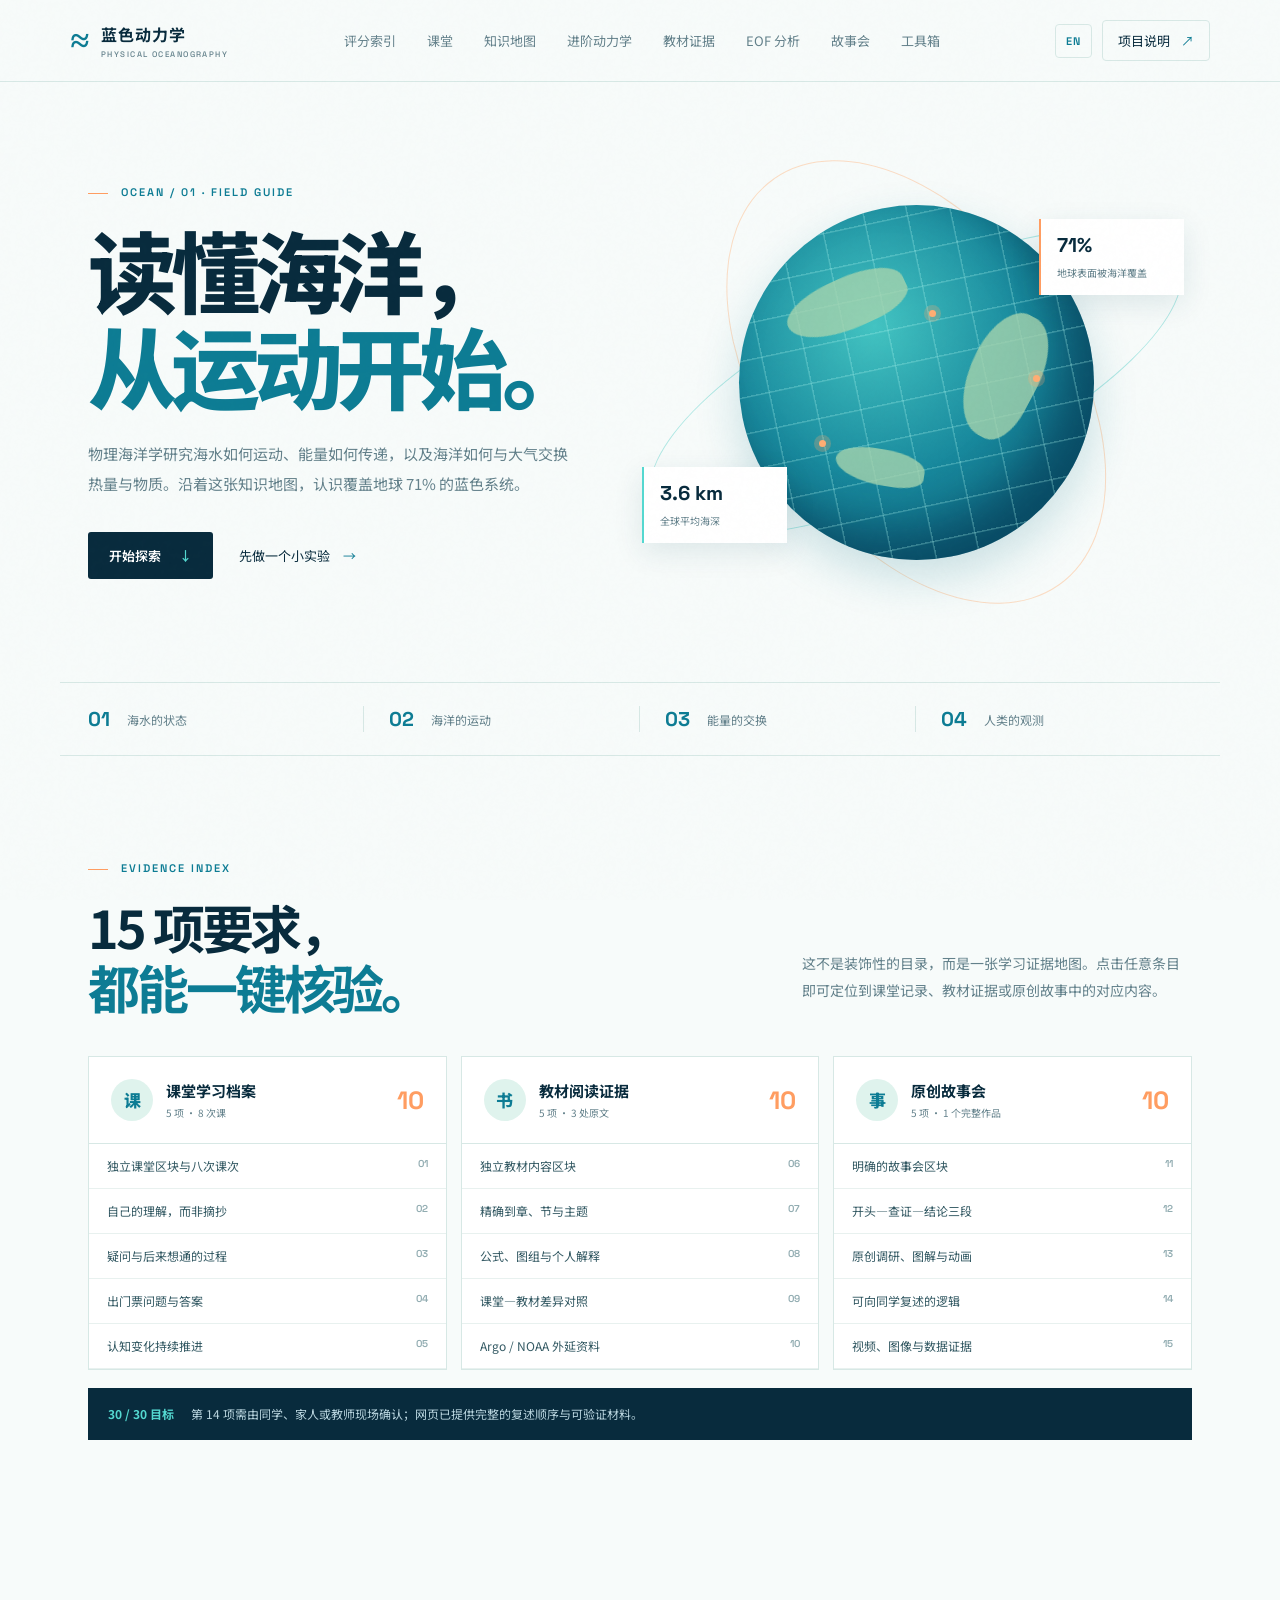
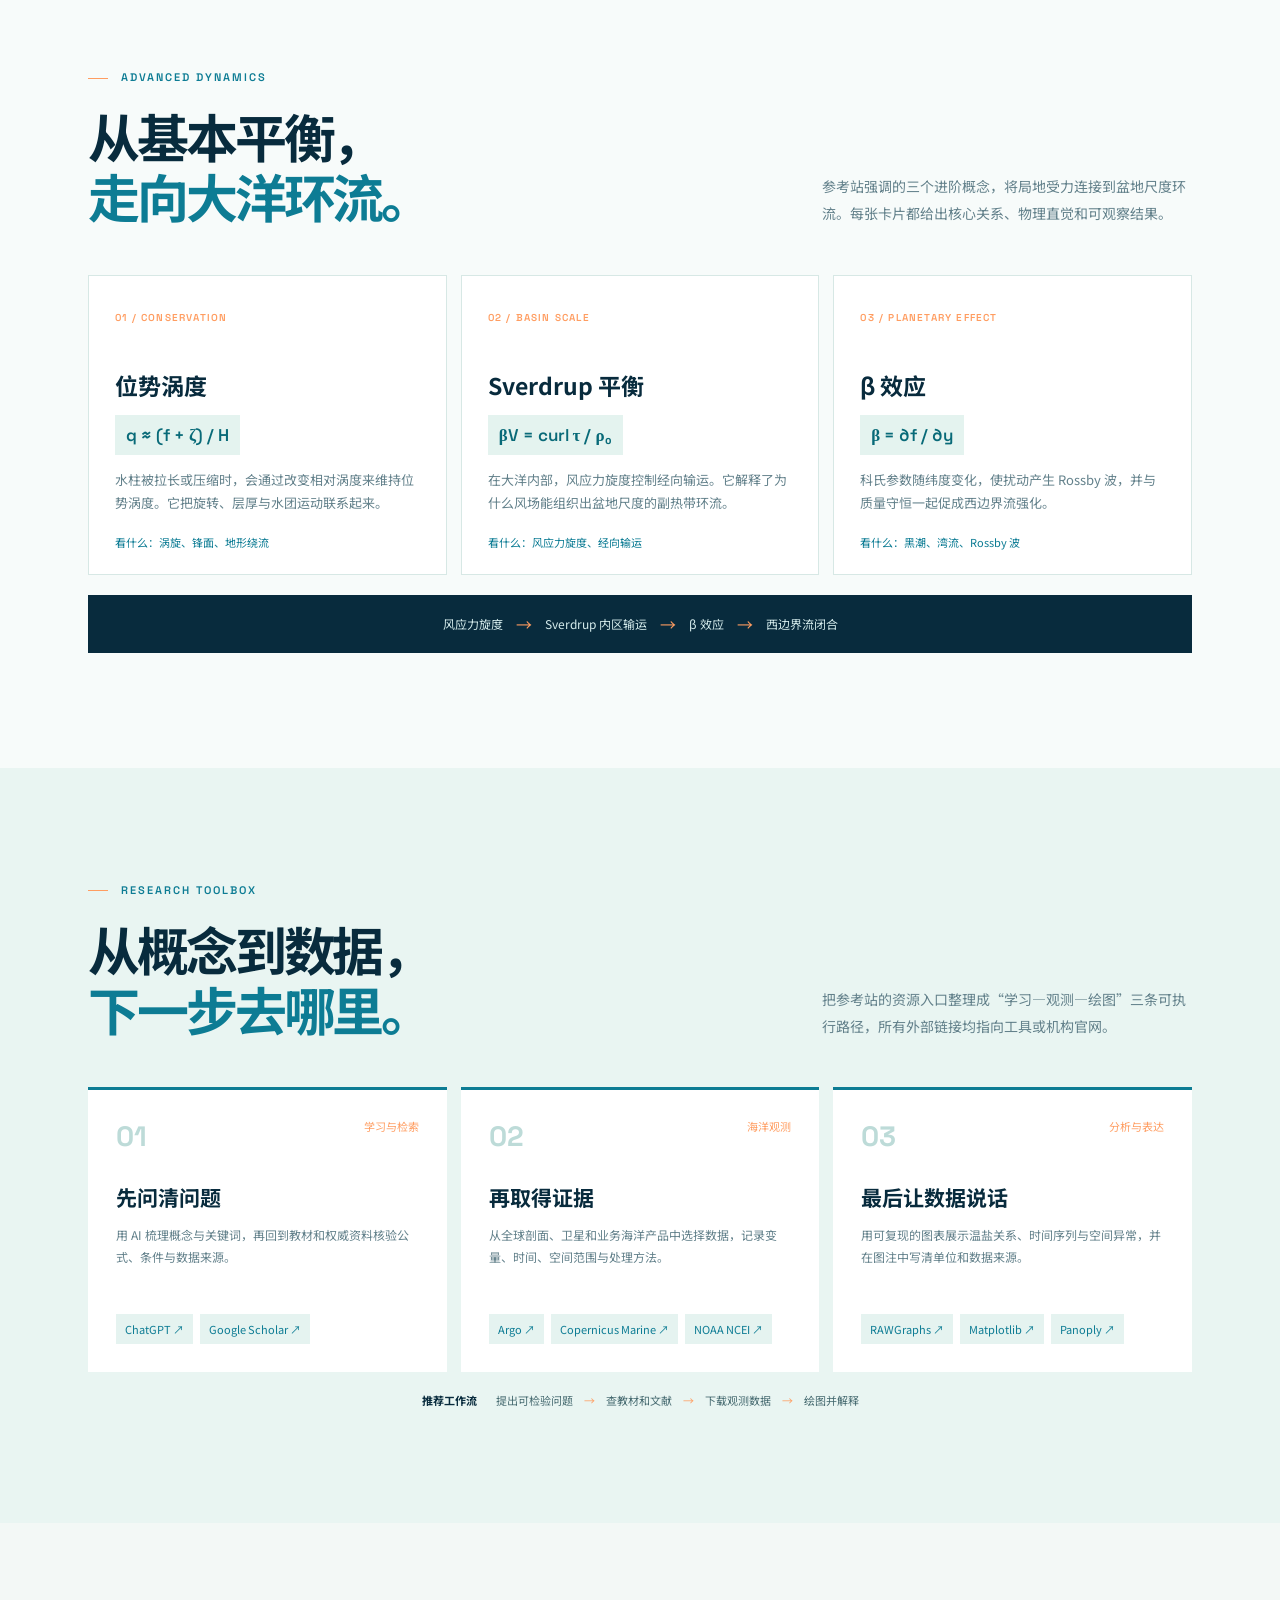
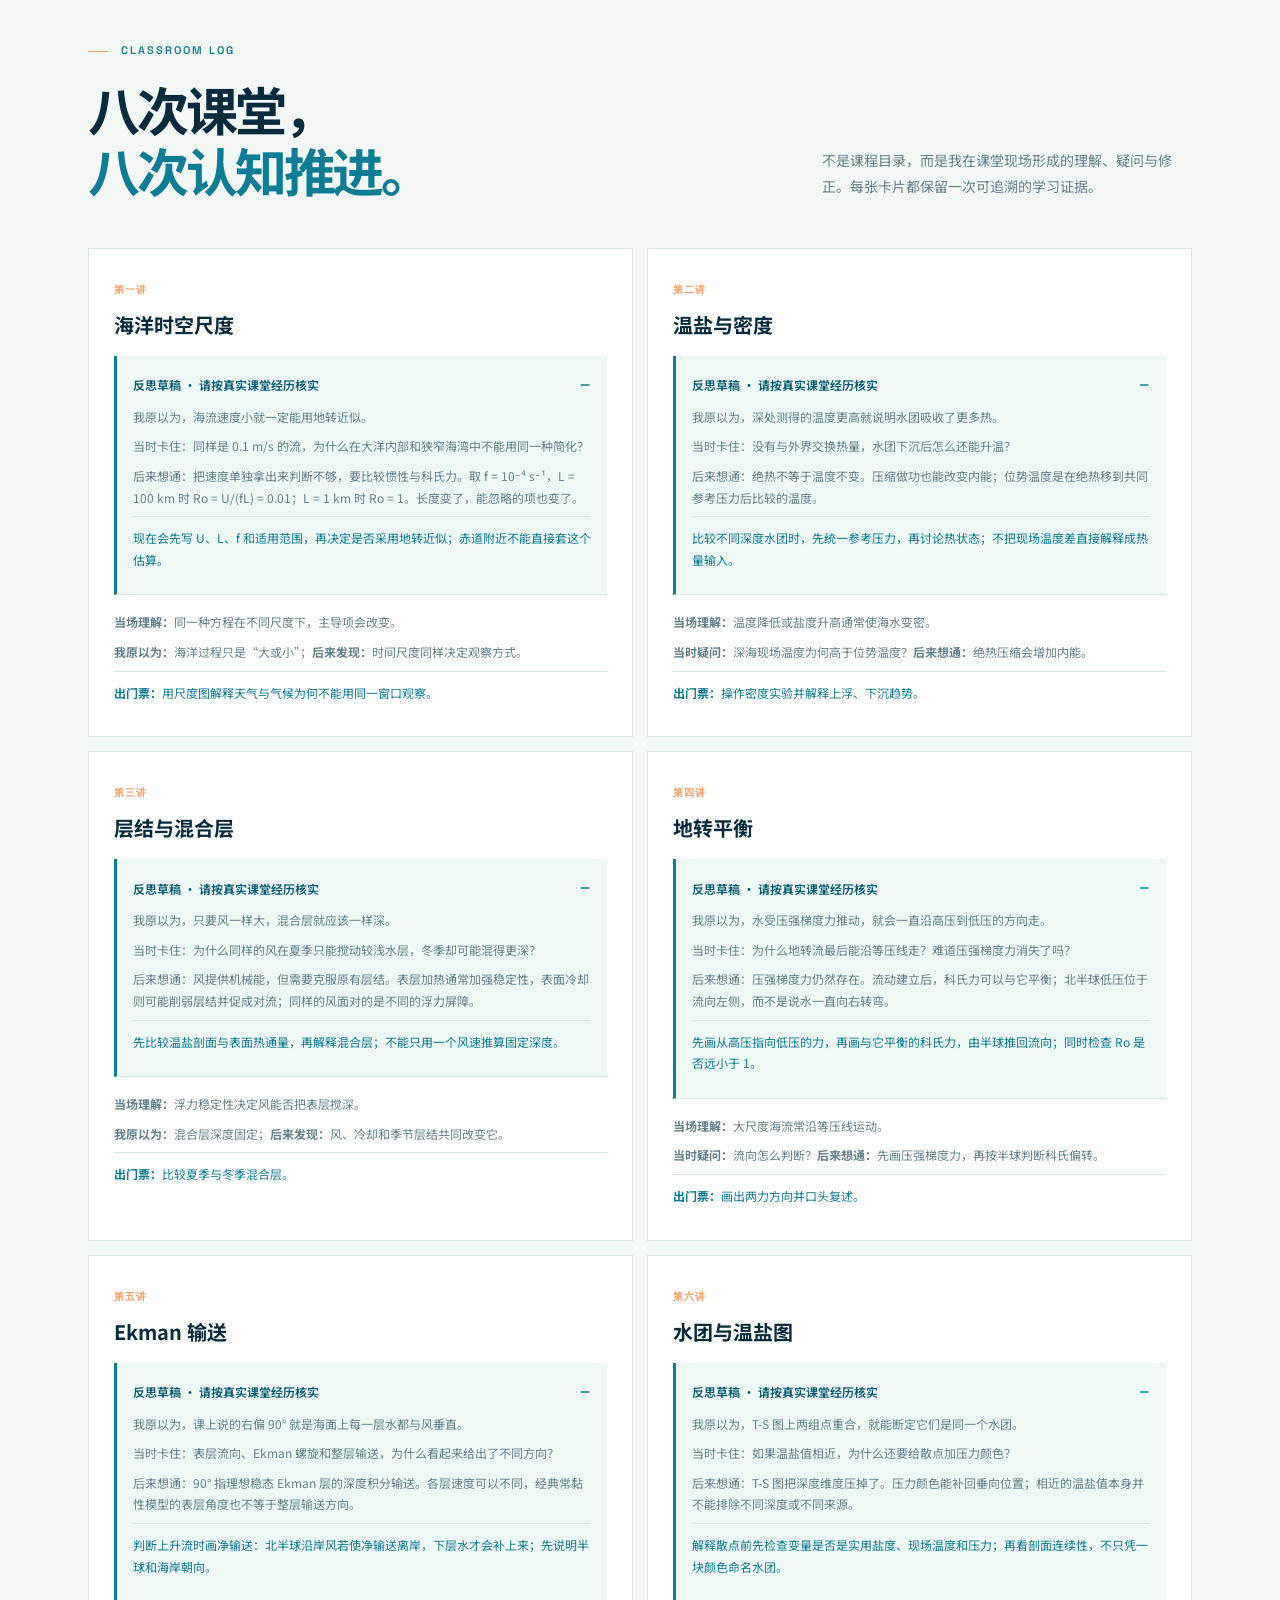
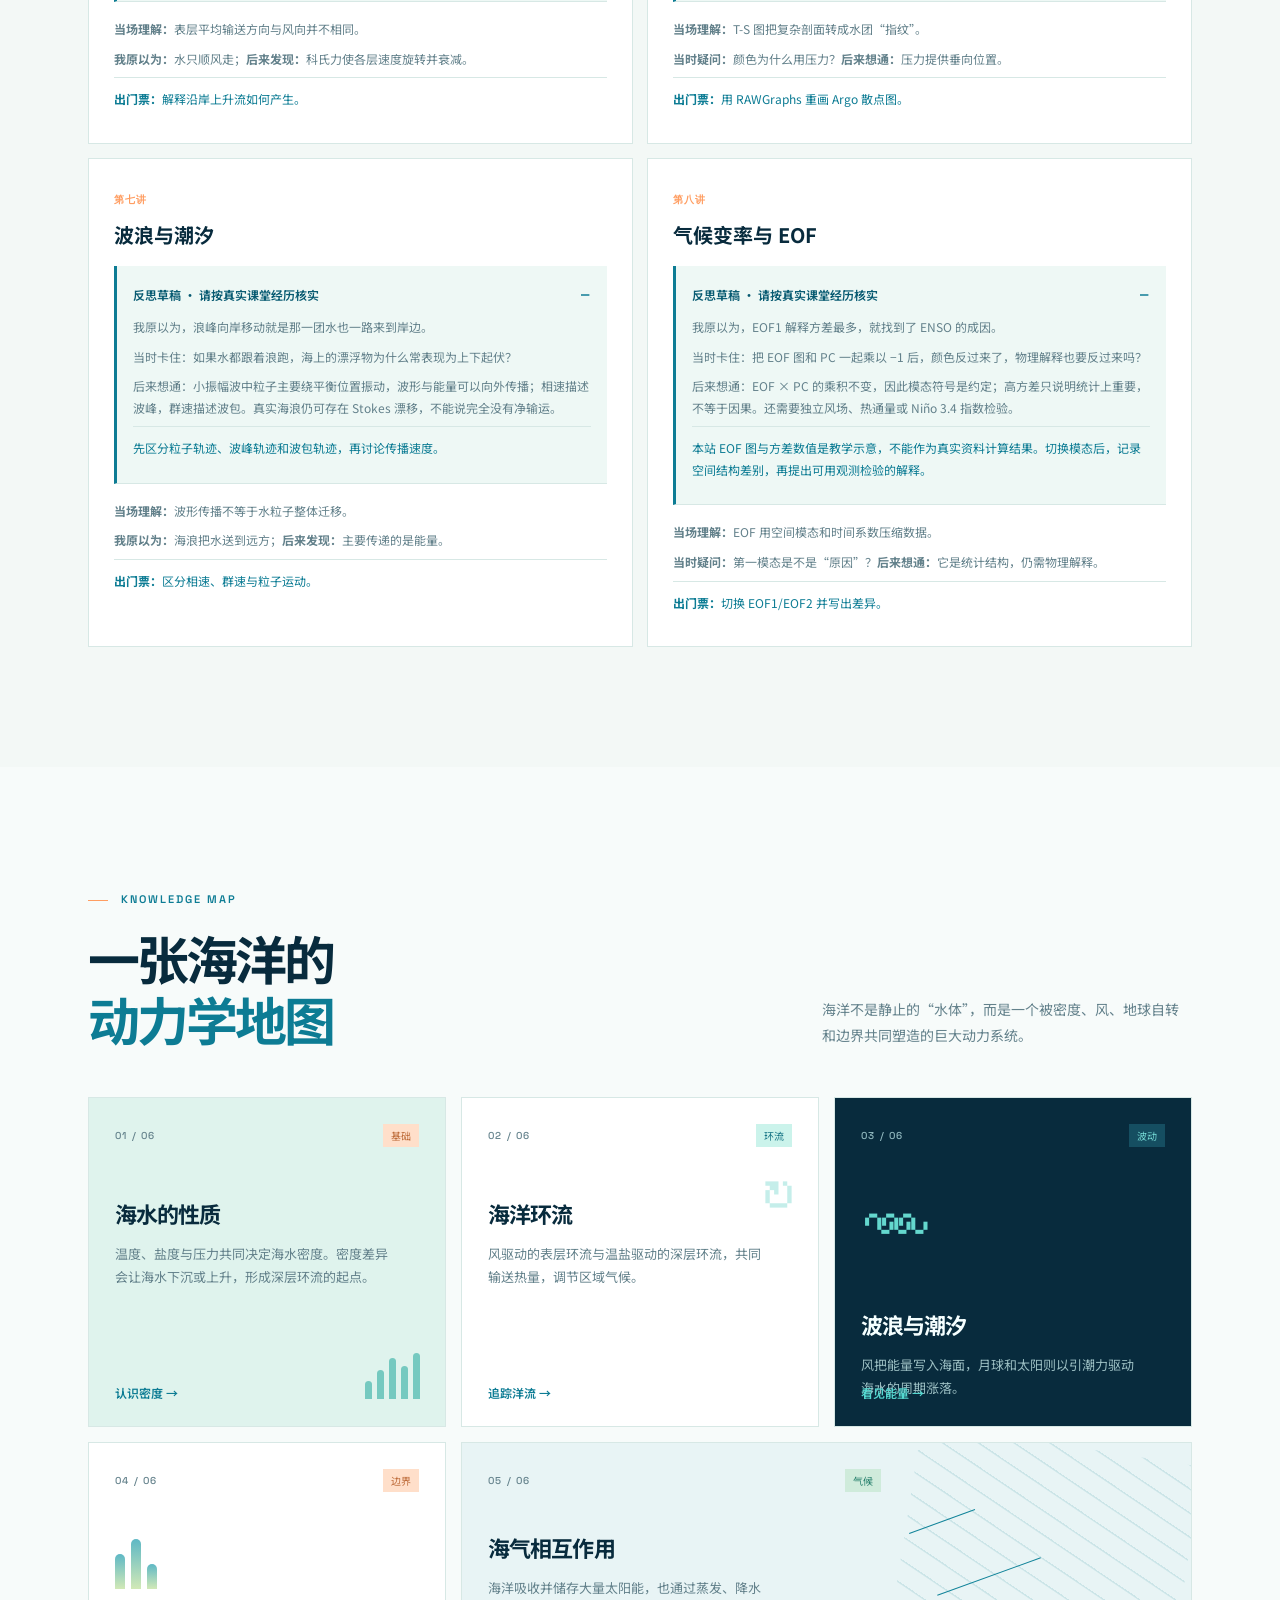
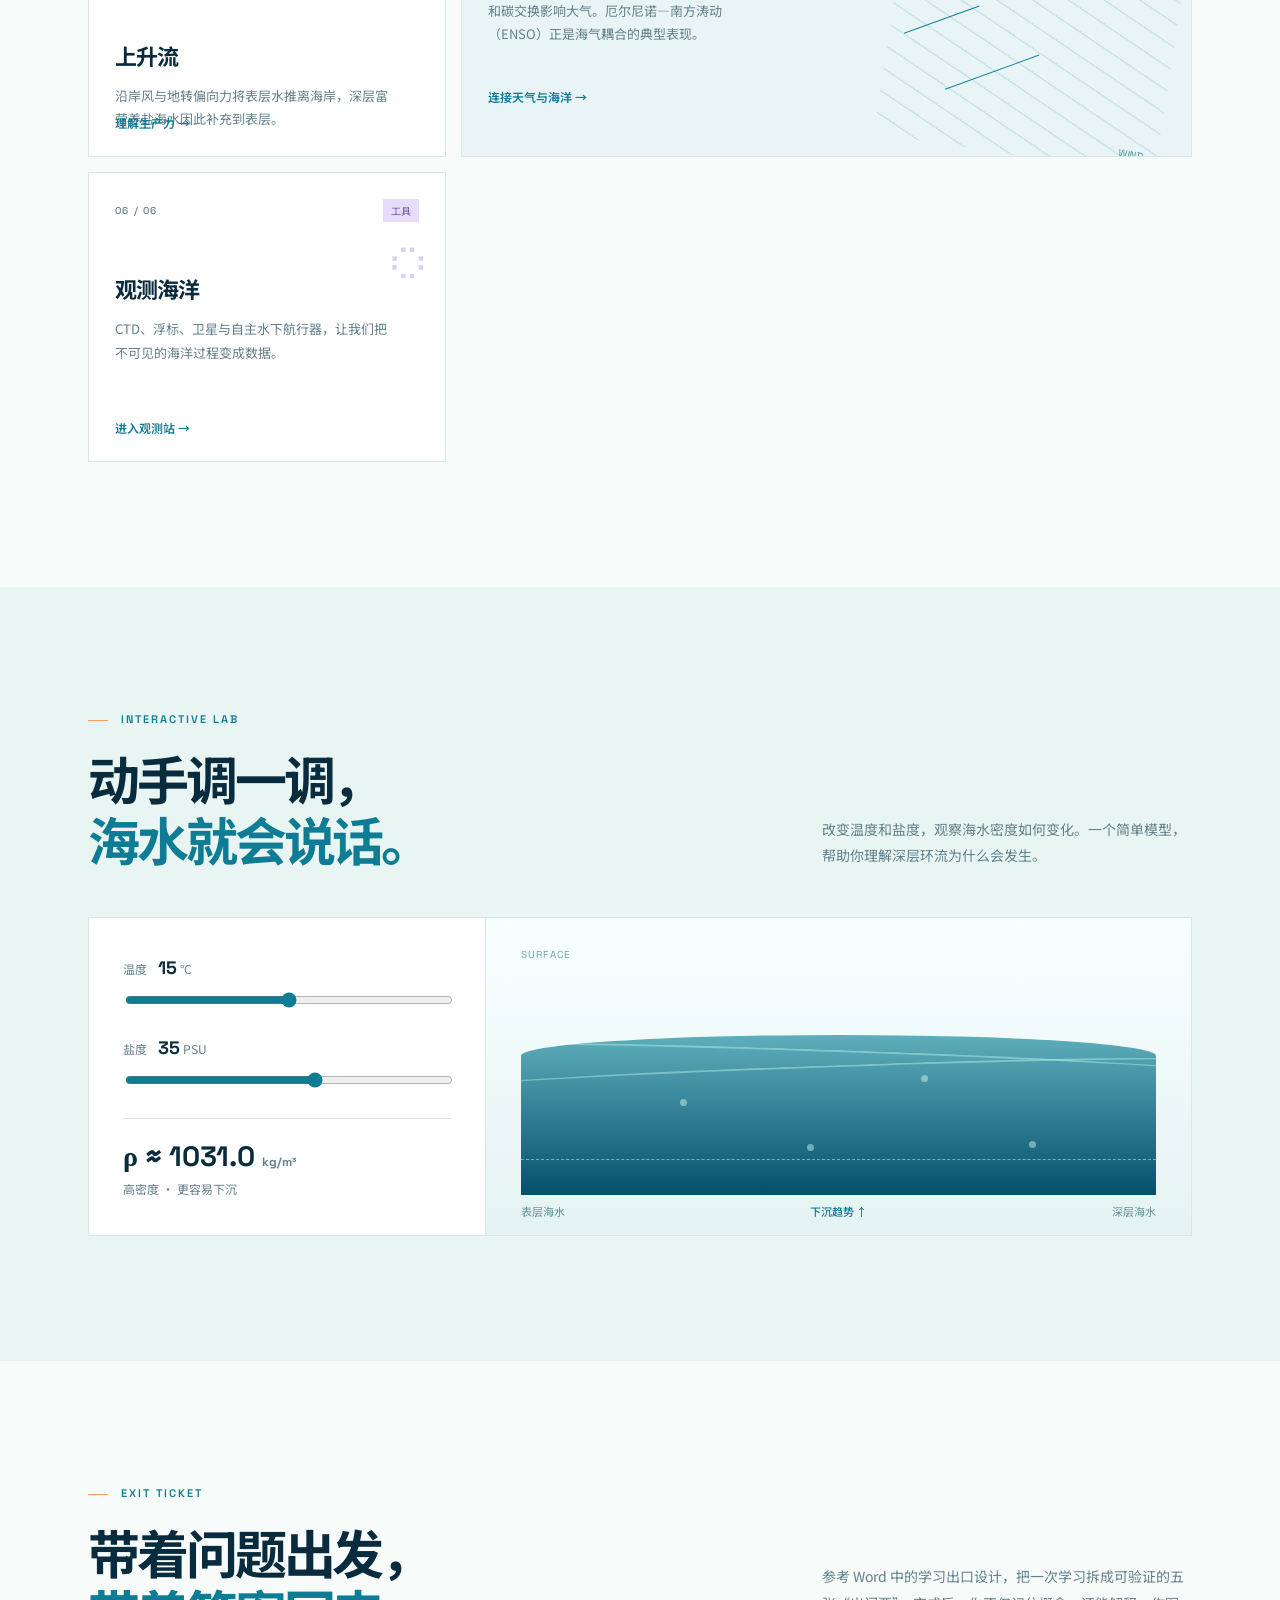
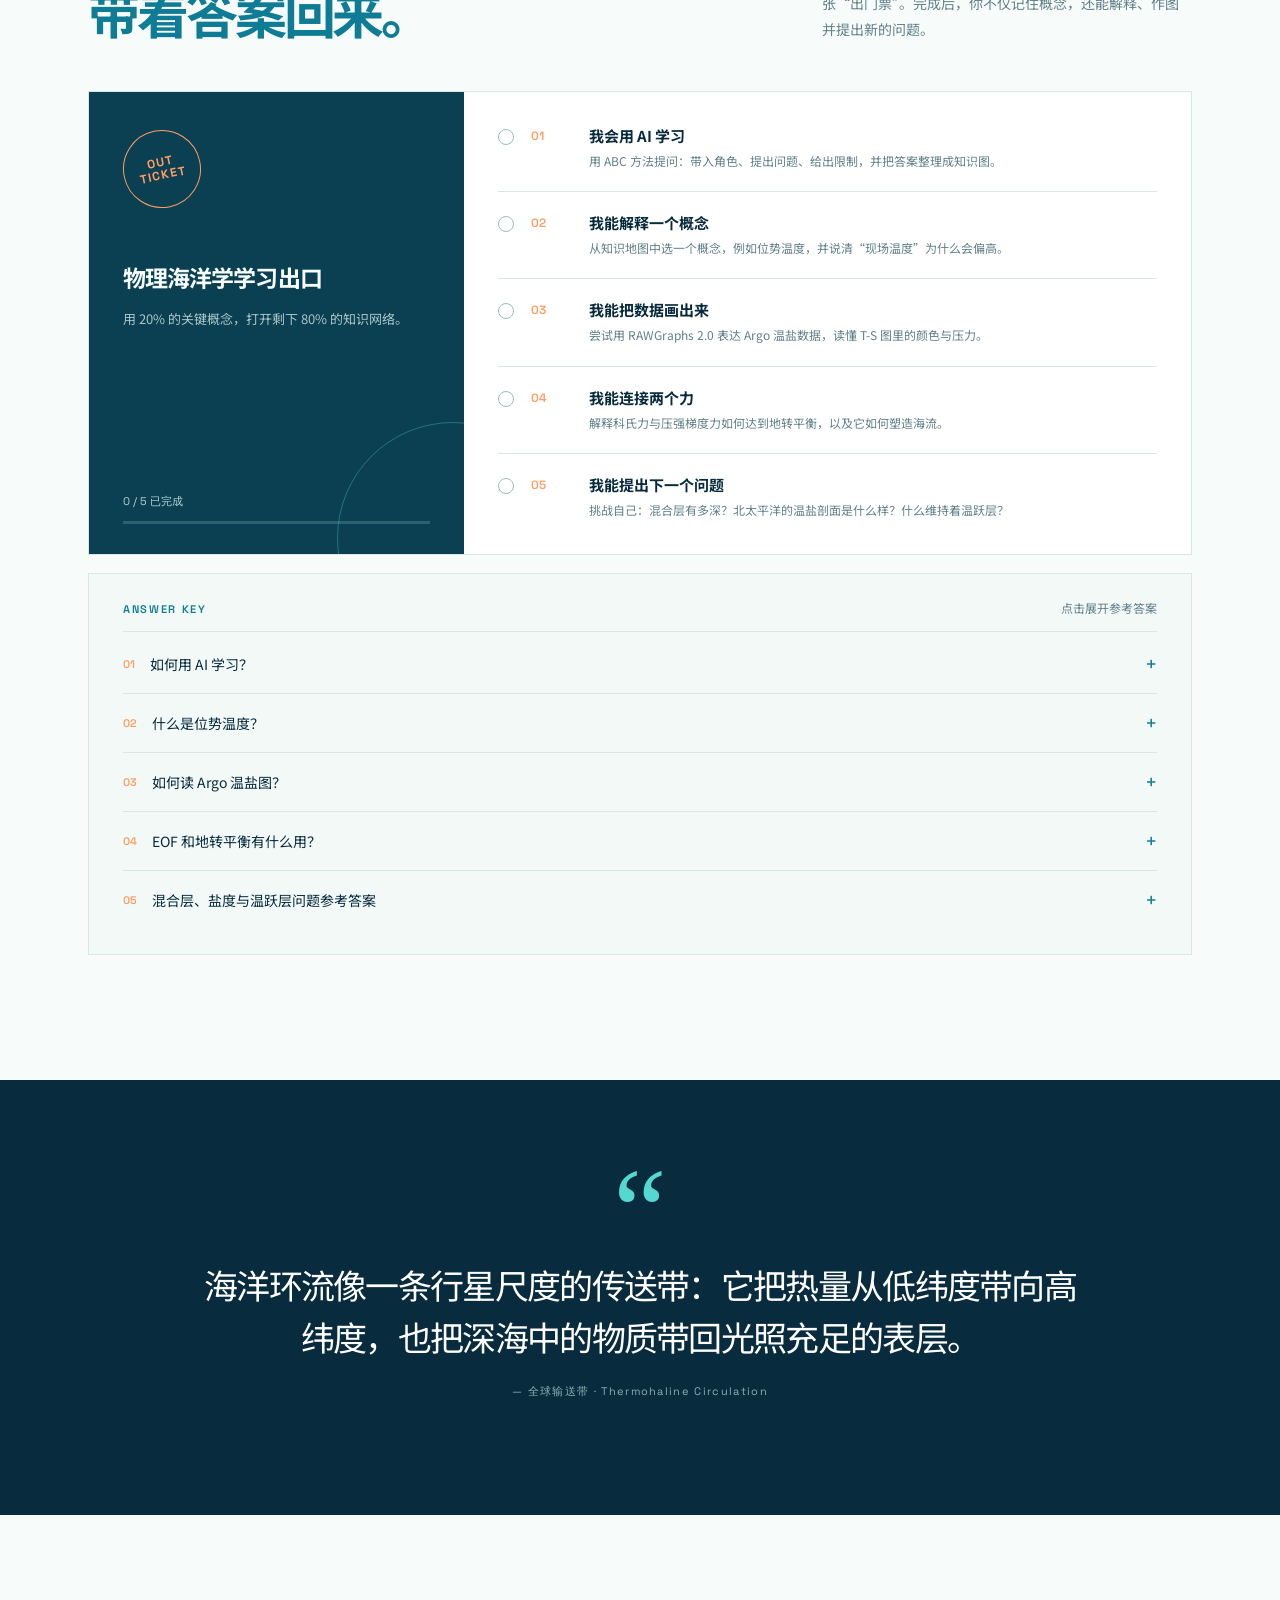
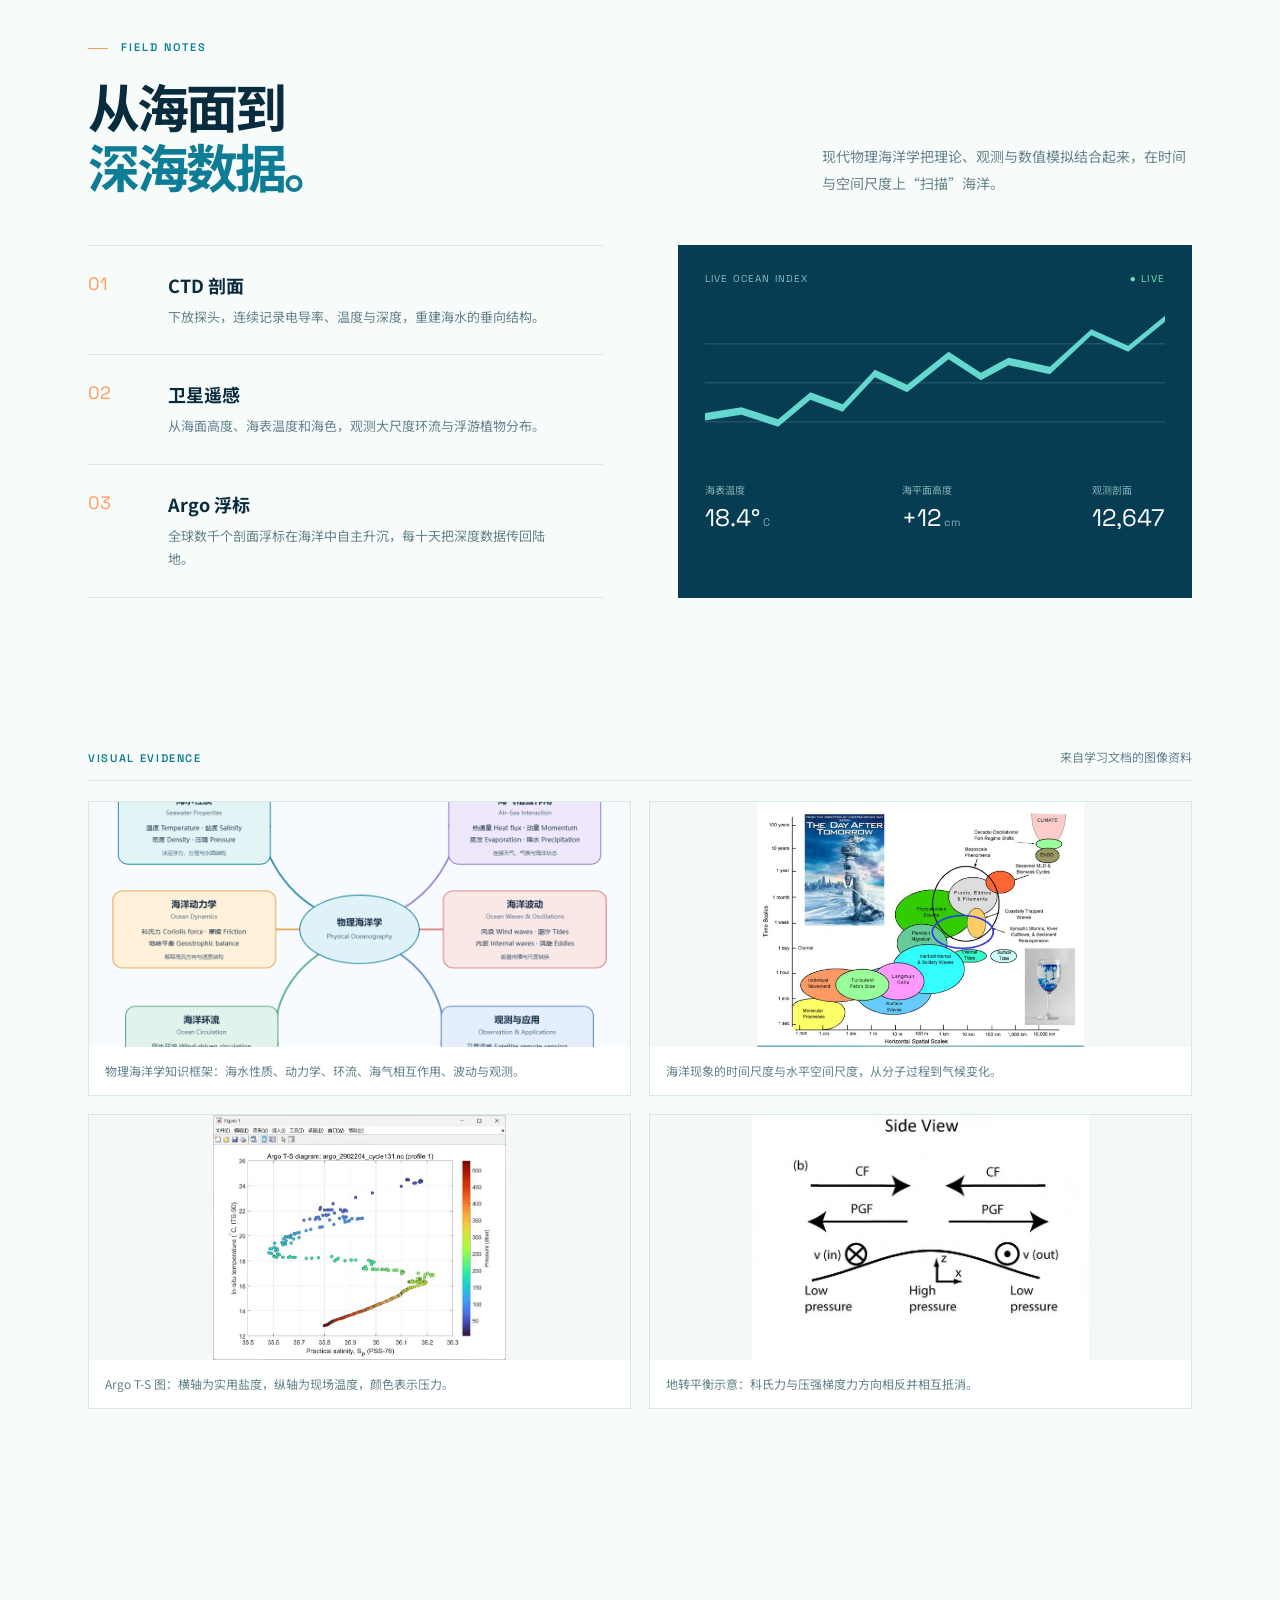
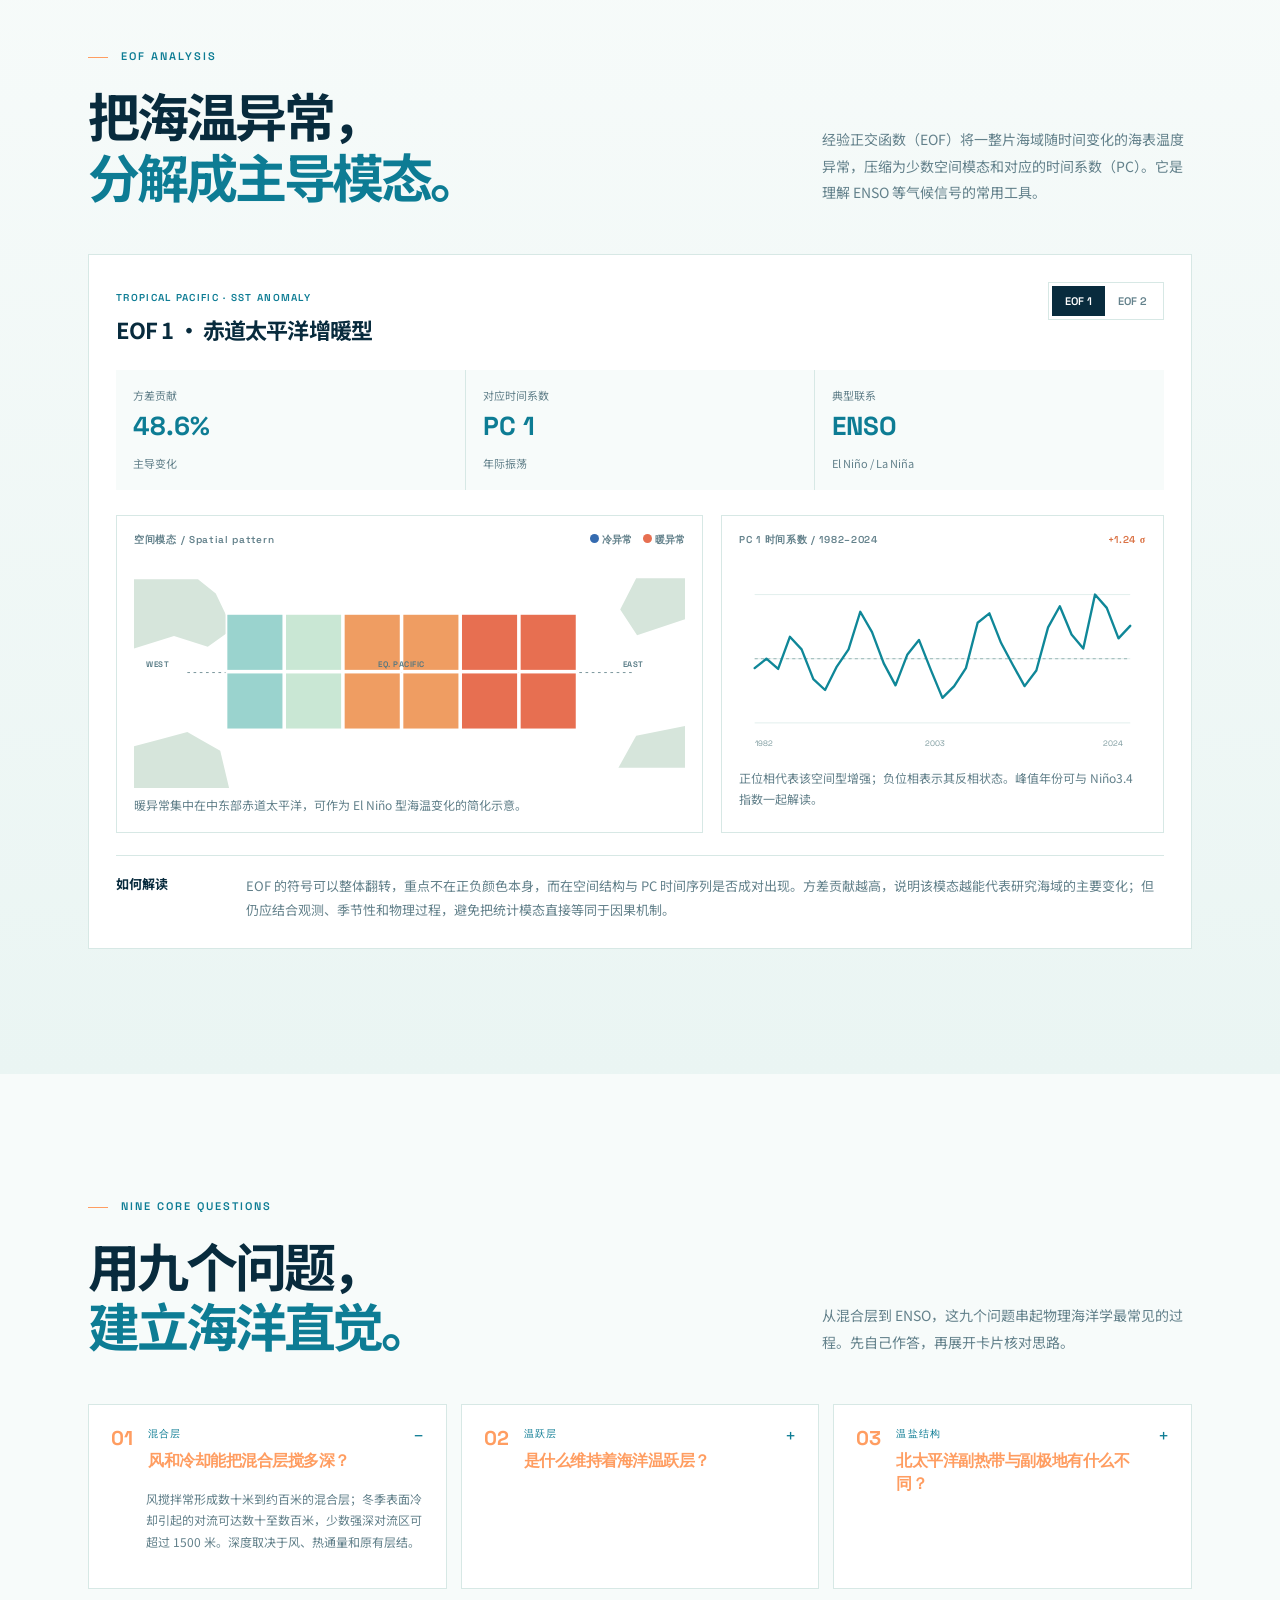
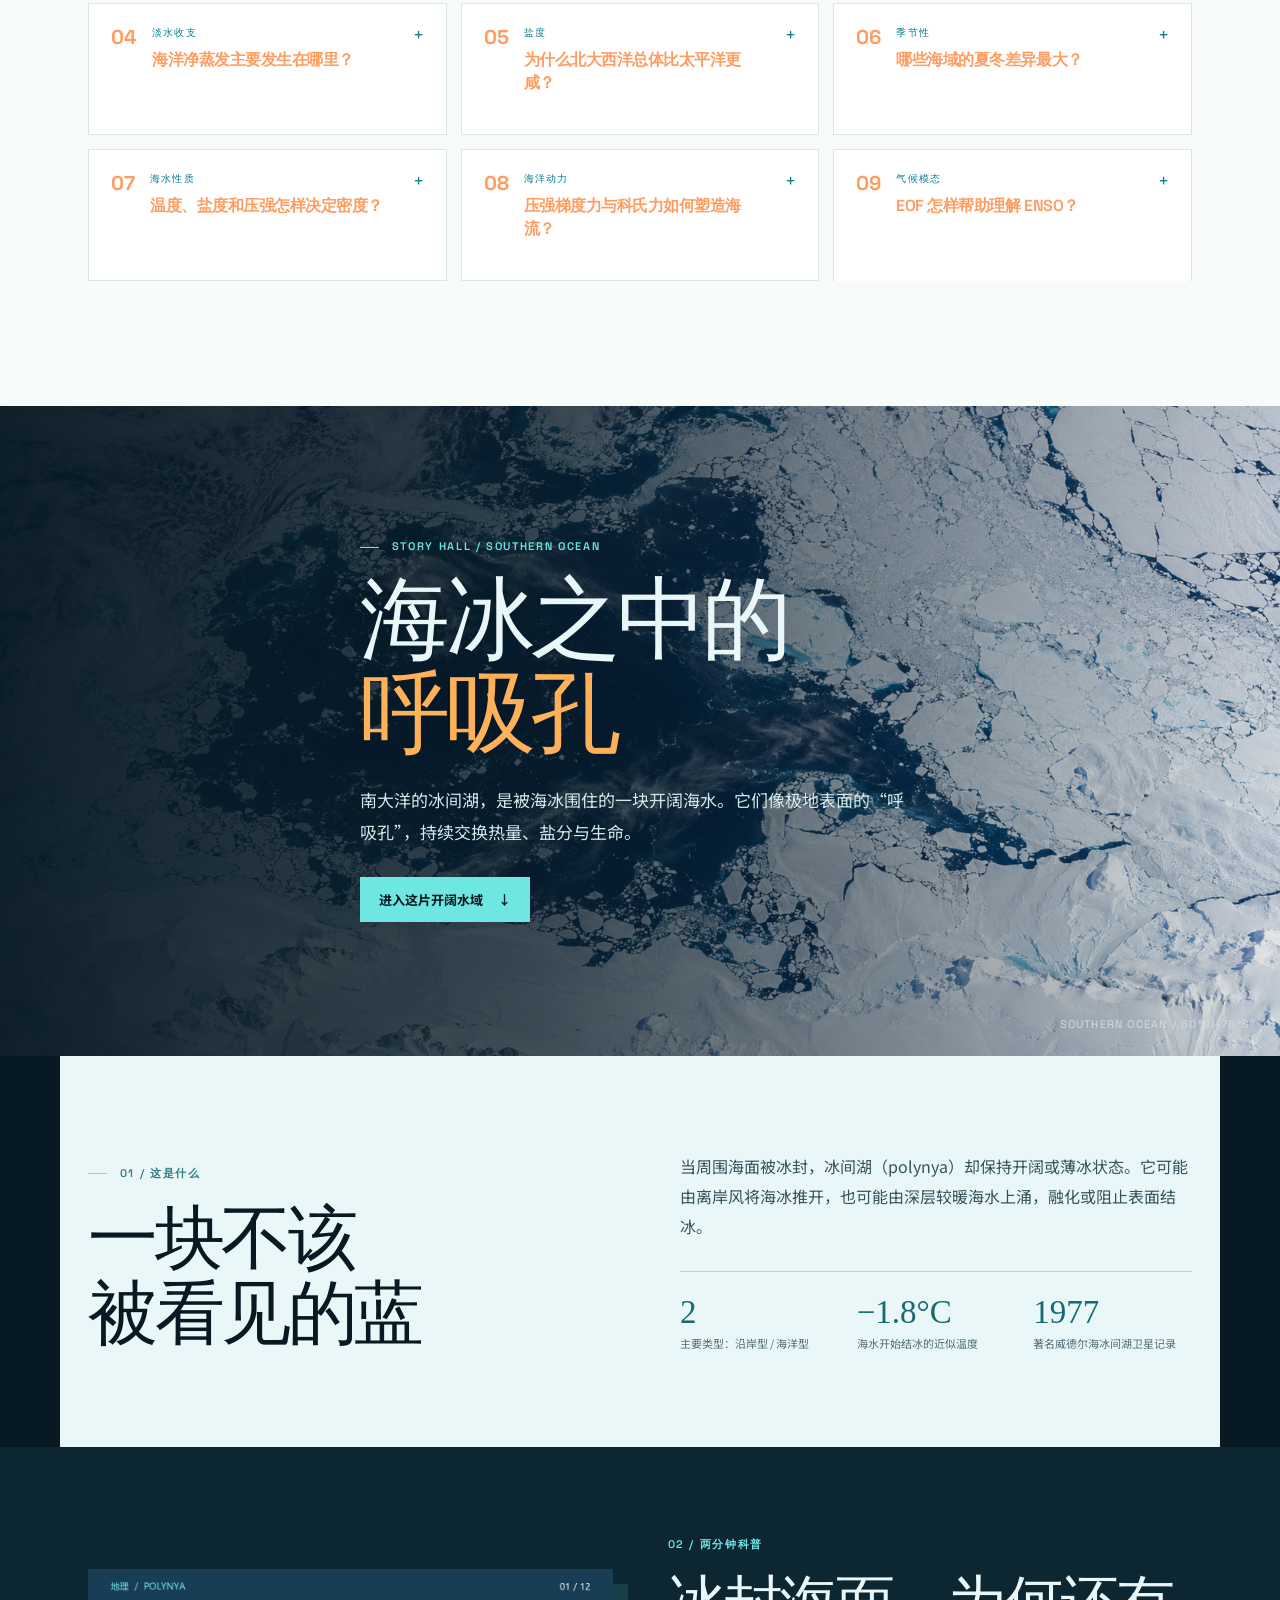
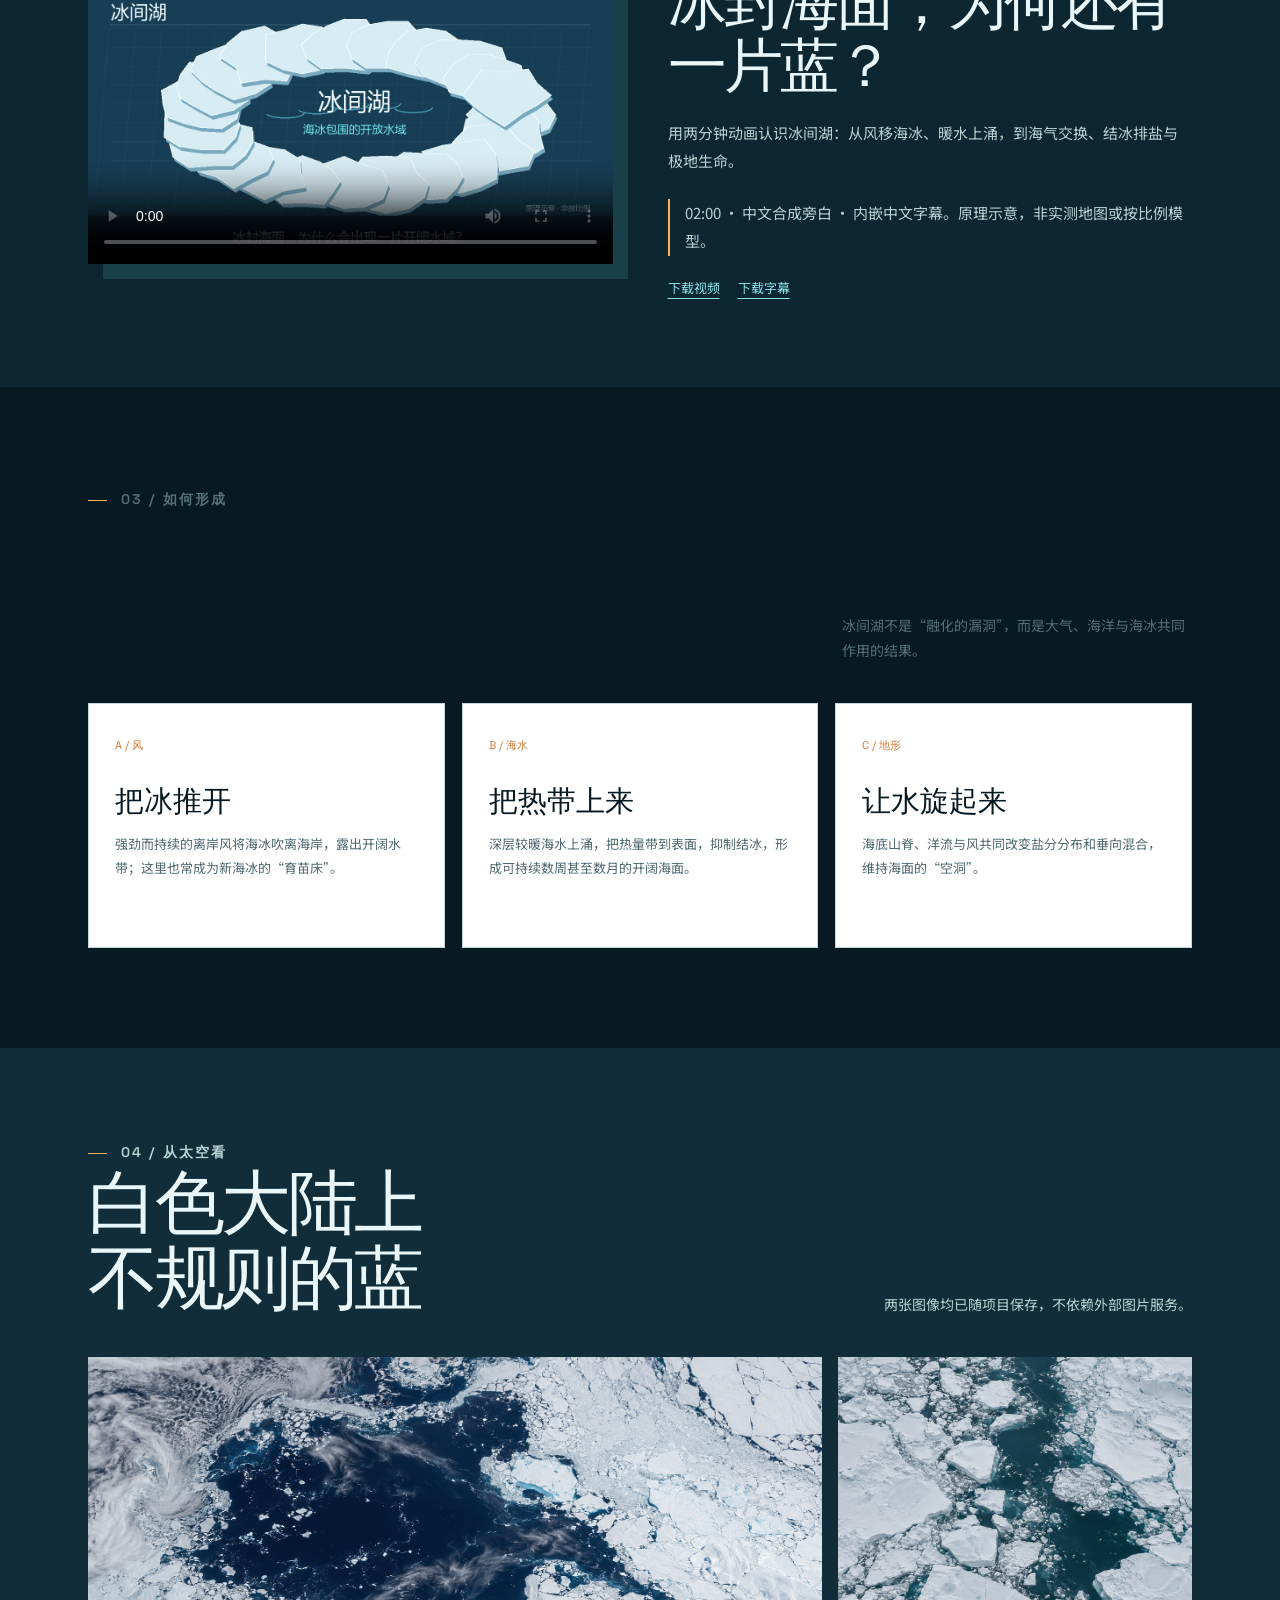
==== commit 4e1898b2: "Expand bilingual classroom reflection drafts with concrete reasoning" ====
--- a/index.html
+++ b/index.html
@@ -52,14 +52,14 @@
       <article><b>03</b><span>分析与表达</span><h3>最后让数据说话</h3><p>用可复现的图表展示温盐关系、时间序列与空间异常，并在图注中写清单位和数据来源。</p><div><a href="https://www.rawgraphs.io/" target="_blank" rel="noreferrer">RAWGraphs ↗</a><a href="https://matplotlib.org/" target="_blank" rel="noreferrer">Matplotlib ↗</a><a href="https://www.giss.nasa.gov/tools/panoply/" target="_blank" rel="noreferrer">Panoply ↗</a></div></article>
     </div><div class="workflow-line"><b>推荐工作流</b><span>提出可检验问题</span><i>→</i><span>查教材和文献</span><i>→</i><span>下载观测数据</span><i>→</i><span>绘图并解释</span></div></div></section>
     <section id="classroom" class="classroom section-wrap"><div class="section-heading"><div><p class="eyebrow"><i></i> CLASSROOM LOG</p><h2>八次课堂，<br><em>八次认知推进。</em></h2></div><p>不是课程目录，而是我在课堂现场形成的理解、疑问与修正。每张卡片都保留一次可追溯的学习证据。</p></div><div class="lesson-grid">
-      <article><span>第一讲</span><h3>海洋时空尺度</h3><p><b>当场理解：</b>同一种方程在不同尺度下，主导项会改变。</p><p><b>我原以为：</b>海洋过程只是“大或小”；<b>后来发现：</b>时间尺度同样决定观察方式。</p><p><b>出门票：</b>用尺度图解释天气与气候为何不能用同一窗口观察。</p></article>
-      <article><span>第二讲</span><h3>温盐与密度</h3><p><b>当场理解：</b>温度降低或盐度升高通常使海水变密。</p><p><b>当时疑问：</b>深海现场温度为何高于位势温度？<b>后来想通：</b>绝热压缩会增加内能。</p><p><b>出门票：</b>操作密度实验并解释上浮、下沉趋势。</p></article>
-      <article><span>第三讲</span><h3>层结与混合层</h3><p><b>当场理解：</b>浮力稳定性决定风能否把表层搅深。</p><p><b>我原以为：</b>混合层深度固定；<b>后来发现：</b>风、冷却和季节层结共同改变它。</p><p><b>出门票：</b>比较夏季与冬季混合层。</p></article>
-      <article><span>第四讲</span><h3>地转平衡</h3><p><b>当场理解：</b>大尺度海流常沿等压线运动。</p><p><b>当时疑问：</b>流向怎么判断？<b>后来想通：</b>先画压强梯度力，再按半球判断科氏偏转。</p><p><b>出门票：</b>画出两力方向并口头复述。</p></article>
-      <article><span>第五讲</span><h3>Ekman 输送</h3><p><b>当场理解：</b>表层平均输送方向与风向并不相同。</p><p><b>我原以为：</b>水只顺风走；<b>后来发现：</b>科氏力使各层速度旋转并衰减。</p><p><b>出门票：</b>解释沿岸上升流如何产生。</p></article>
-      <article><span>第六讲</span><h3>水团与温盐图</h3><p><b>当场理解：</b>T-S 图把复杂剖面转成水团“指纹”。</p><p><b>当时疑问：</b>颜色为什么用压力？<b>后来想通：</b>压力提供垂向位置。</p><p><b>出门票：</b>用 RAWGraphs 重画 Argo 散点图。</p></article>
-      <article><span>第七讲</span><h3>波浪与潮汐</h3><p><b>当场理解：</b>波形传播不等于水粒子整体迁移。</p><p><b>我原以为：</b>海浪把水送到远方；<b>后来发现：</b>主要传递的是能量。</p><p><b>出门票：</b>区分相速、群速与粒子运动。</p></article>
-      <article><span>第八讲</span><h3>气候变率与 EOF</h3><p><b>当场理解：</b>EOF 用空间模态和时间系数压缩数据。</p><p><b>当时疑问：</b>第一模态是不是“原因”？<b>后来想通：</b>它是统计结构，仍需物理解释。</p><p><b>出门票：</b>切换 EOF1/EOF2 并写出差异。</p></article>
+      <article><span>第一讲</span><h3>海洋时空尺度</h3><details class="reflection-record" open style="margin:16px 0;padding:16px;border-left:3px solid #0d7c94;background:#eef8f5"><summary style="cursor:pointer;font-weight:600;font-size:12px;color:#075a71">反思草稿 · 请按真实课堂经历核实</summary><p>我原以为，海流速度小就一定能用地转近似。</p><p>当时卡住：同样是 0.1 m/s 的流，为什么在大洋内部和狭窄海湾中不能用同一种简化？</p><p>后来想通：把速度单独拿出来判断不够，要比较惯性与科氏力。取 f = 10⁻⁴ s⁻¹，L = 100 km 时 Ro = U/(fL) = 0.01；L = 1 km 时 Ro = 1。长度变了，能忽略的项也变了。</p><p>现在会先写 U、L、f 和适用范围，再决定是否采用地转近似；赤道附近不能直接套这个估算。</p></details><p><b>当场理解：</b>同一种方程在不同尺度下，主导项会改变。</p><p><b>我原以为：</b>海洋过程只是“大或小”；<b>后来发现：</b>时间尺度同样决定观察方式。</p><p><b>出门票：</b>用尺度图解释天气与气候为何不能用同一窗口观察。</p></article>
+      <article><span>第二讲</span><h3>温盐与密度</h3><details class="reflection-record" open style="margin:16px 0;padding:16px;border-left:3px solid #0d7c94;background:#eef8f5"><summary style="cursor:pointer;font-weight:600;font-size:12px;color:#075a71">反思草稿 · 请按真实课堂经历核实</summary><p>我原以为，深处测得的温度更高就说明水团吸收了更多热。</p><p>当时卡住：没有与外界交换热量，水团下沉后怎么还能升温？</p><p>后来想通：绝热不等于温度不变。压缩做功也能改变内能；位势温度是在绝热移到共同参考压力后比较的温度。</p><p>比较不同深度水团时，先统一参考压力，再讨论热状态；不把现场温度差直接解释成热量输入。</p></details><p><b>当场理解：</b>温度降低或盐度升高通常使海水变密。</p><p><b>当时疑问：</b>深海现场温度为何高于位势温度？<b>后来想通：</b>绝热压缩会增加内能。</p><p><b>出门票：</b>操作密度实验并解释上浮、下沉趋势。</p></article>
+      <article><span>第三讲</span><h3>层结与混合层</h3><details class="reflection-record" open style="margin:16px 0;padding:16px;border-left:3px solid #0d7c94;background:#eef8f5"><summary style="cursor:pointer;font-weight:600;font-size:12px;color:#075a71">反思草稿 · 请按真实课堂经历核实</summary><p>我原以为，只要风一样大，混合层就应该一样深。</p><p>当时卡住：为什么同样的风在夏季只能搅动较浅水层，冬季却可能混得更深？</p><p>后来想通：风提供机械能，但需要克服原有层结。表层加热通常加强稳定性，表面冷却则可能削弱层结并促成对流；同样的风面对的是不同的浮力屏障。</p><p>先比较温盐剖面与表面热通量，再解释混合层；不能只用一个风速推算固定深度。</p></details><p><b>当场理解：</b>浮力稳定性决定风能否把表层搅深。</p><p><b>我原以为：</b>混合层深度固定；<b>后来发现：</b>风、冷却和季节层结共同改变它。</p><p><b>出门票：</b>比较夏季与冬季混合层。</p></article>
+      <article><span>第四讲</span><h3>地转平衡</h3><details class="reflection-record" open style="margin:16px 0;padding:16px;border-left:3px solid #0d7c94;background:#eef8f5"><summary style="cursor:pointer;font-weight:600;font-size:12px;color:#075a71">反思草稿 · 请按真实课堂经历核实</summary><p>我原以为，水受压强梯度力推动，就会一直沿高压到低压的方向走。</p><p>当时卡住：为什么地转流最后能沿等压线走？难道压强梯度力消失了吗？</p><p>后来想通：压强梯度力仍然存在。流动建立后，科氏力可以与它平衡；北半球低压位于流向左侧，而不是说水一直向右转弯。</p><p>先画从高压指向低压的力，再画与它平衡的科氏力，由半球推回流向；同时检查 Ro 是否远小于 1。</p></details><p><b>当场理解：</b>大尺度海流常沿等压线运动。</p><p><b>当时疑问：</b>流向怎么判断？<b>后来想通：</b>先画压强梯度力，再按半球判断科氏偏转。</p><p><b>出门票：</b>画出两力方向并口头复述。</p></article>
+      <article><span>第五讲</span><h3>Ekman 输送</h3><details class="reflection-record" open style="margin:16px 0;padding:16px;border-left:3px solid #0d7c94;background:#eef8f5"><summary style="cursor:pointer;font-weight:600;font-size:12px;color:#075a71">反思草稿 · 请按真实课堂经历核实</summary><p>我原以为，课上说的右偏 90° 就是海面上每一层水都与风垂直。</p><p>当时卡住：表层流向、Ekman 螺旋和整层输送，为什么看起来给出了不同方向？</p><p>后来想通：90° 指理想稳态 Ekman 层的深度积分输送。各层速度可以不同，经典常黏性模型的表层角度也不等于整层输送方向。</p><p>判断上升流时画净输送：北半球沿岸风若使净输送离岸，下层水才会补上来；先说明半球和海岸朝向。</p></details><p><b>当场理解：</b>表层平均输送方向与风向并不相同。</p><p><b>我原以为：</b>水只顺风走；<b>后来发现：</b>科氏力使各层速度旋转并衰减。</p><p><b>出门票：</b>解释沿岸上升流如何产生。</p></article>
+      <article><span>第六讲</span><h3>水团与温盐图</h3><details class="reflection-record" open style="margin:16px 0;padding:16px;border-left:3px solid #0d7c94;background:#eef8f5"><summary style="cursor:pointer;font-weight:600;font-size:12px;color:#075a71">反思草稿 · 请按真实课堂经历核实</summary><p>我原以为，T-S 图上两组点重合，就能断定它们是同一个水团。</p><p>当时卡住：如果温盐值相近，为什么还要给散点加压力颜色？</p><p>后来想通：T-S 图把深度维度压掉了。压力颜色能补回垂向位置；相近的温盐值本身并不能排除不同深度或不同来源。</p><p>解释散点前先检查变量是否是实用盐度、现场温度和压力；再看剖面连续性，不只凭一块颜色命名水团。</p></details><p><b>当场理解：</b>T-S 图把复杂剖面转成水团“指纹”。</p><p><b>当时疑问：</b>颜色为什么用压力？<b>后来想通：</b>压力提供垂向位置。</p><p><b>出门票：</b>用 RAWGraphs 重画 Argo 散点图。</p></article>
+      <article><span>第七讲</span><h3>波浪与潮汐</h3><details class="reflection-record" open style="margin:16px 0;padding:16px;border-left:3px solid #0d7c94;background:#eef8f5"><summary style="cursor:pointer;font-weight:600;font-size:12px;color:#075a71">反思草稿 · 请按真实课堂经历核实</summary><p>我原以为，浪峰向岸移动就是那一团水也一路来到岸边。</p><p>当时卡住：如果水都跟着浪跑，海上的漂浮物为什么常表现为上下起伏？</p><p>后来想通：小振幅波中粒子主要绕平衡位置振动，波形与能量可以向外传播；相速描述波峰，群速描述波包。真实海浪仍可存在 Stokes 漂移，不能说完全没有净输运。</p><p>先区分粒子轨迹、波峰轨迹和波包轨迹，再讨论传播速度。</p></details><p><b>当场理解：</b>波形传播不等于水粒子整体迁移。</p><p><b>我原以为：</b>海浪把水送到远方；<b>后来发现：</b>主要传递的是能量。</p><p><b>出门票：</b>区分相速、群速与粒子运动。</p></article>
+      <article><span>第八讲</span><h3>气候变率与 EOF</h3><details class="reflection-record" open style="margin:16px 0;padding:16px;border-left:3px solid #0d7c94;background:#eef8f5"><summary style="cursor:pointer;font-weight:600;font-size:12px;color:#075a71">反思草稿 · 请按真实课堂经历核实</summary><p>我原以为，EOF1 解释方差最多，就找到了 ENSO 的成因。</p><p>当时卡住：把 EOF 图和 PC 一起乘以 −1 后，颜色反过来了，物理解释也要反过来吗？</p><p>后来想通：EOF × PC 的乘积不变，因此模态符号是约定；高方差只说明统计上重要，不等于因果。还需要独立风场、热通量或 Niño 3.4 指数检验。</p><p>本站 EOF 图与方差数值是教学示意，不能作为真实资料计算结果。切换模态后，记录空间结构差别，再提出可用观测检验的解释。</p></details><p><b>当场理解：</b>EOF 用空间模态和时间系数压缩数据。</p><p><b>当时疑问：</b>第一模态是不是“原因”？<b>后来想通：</b>它是统计结构，仍需物理解释。</p><p><b>出门票：</b>切换 EOF1/EOF2 并写出差异。</p></article>
     </div></section>
 
     <section id="explore" class="explore section-wrap">
